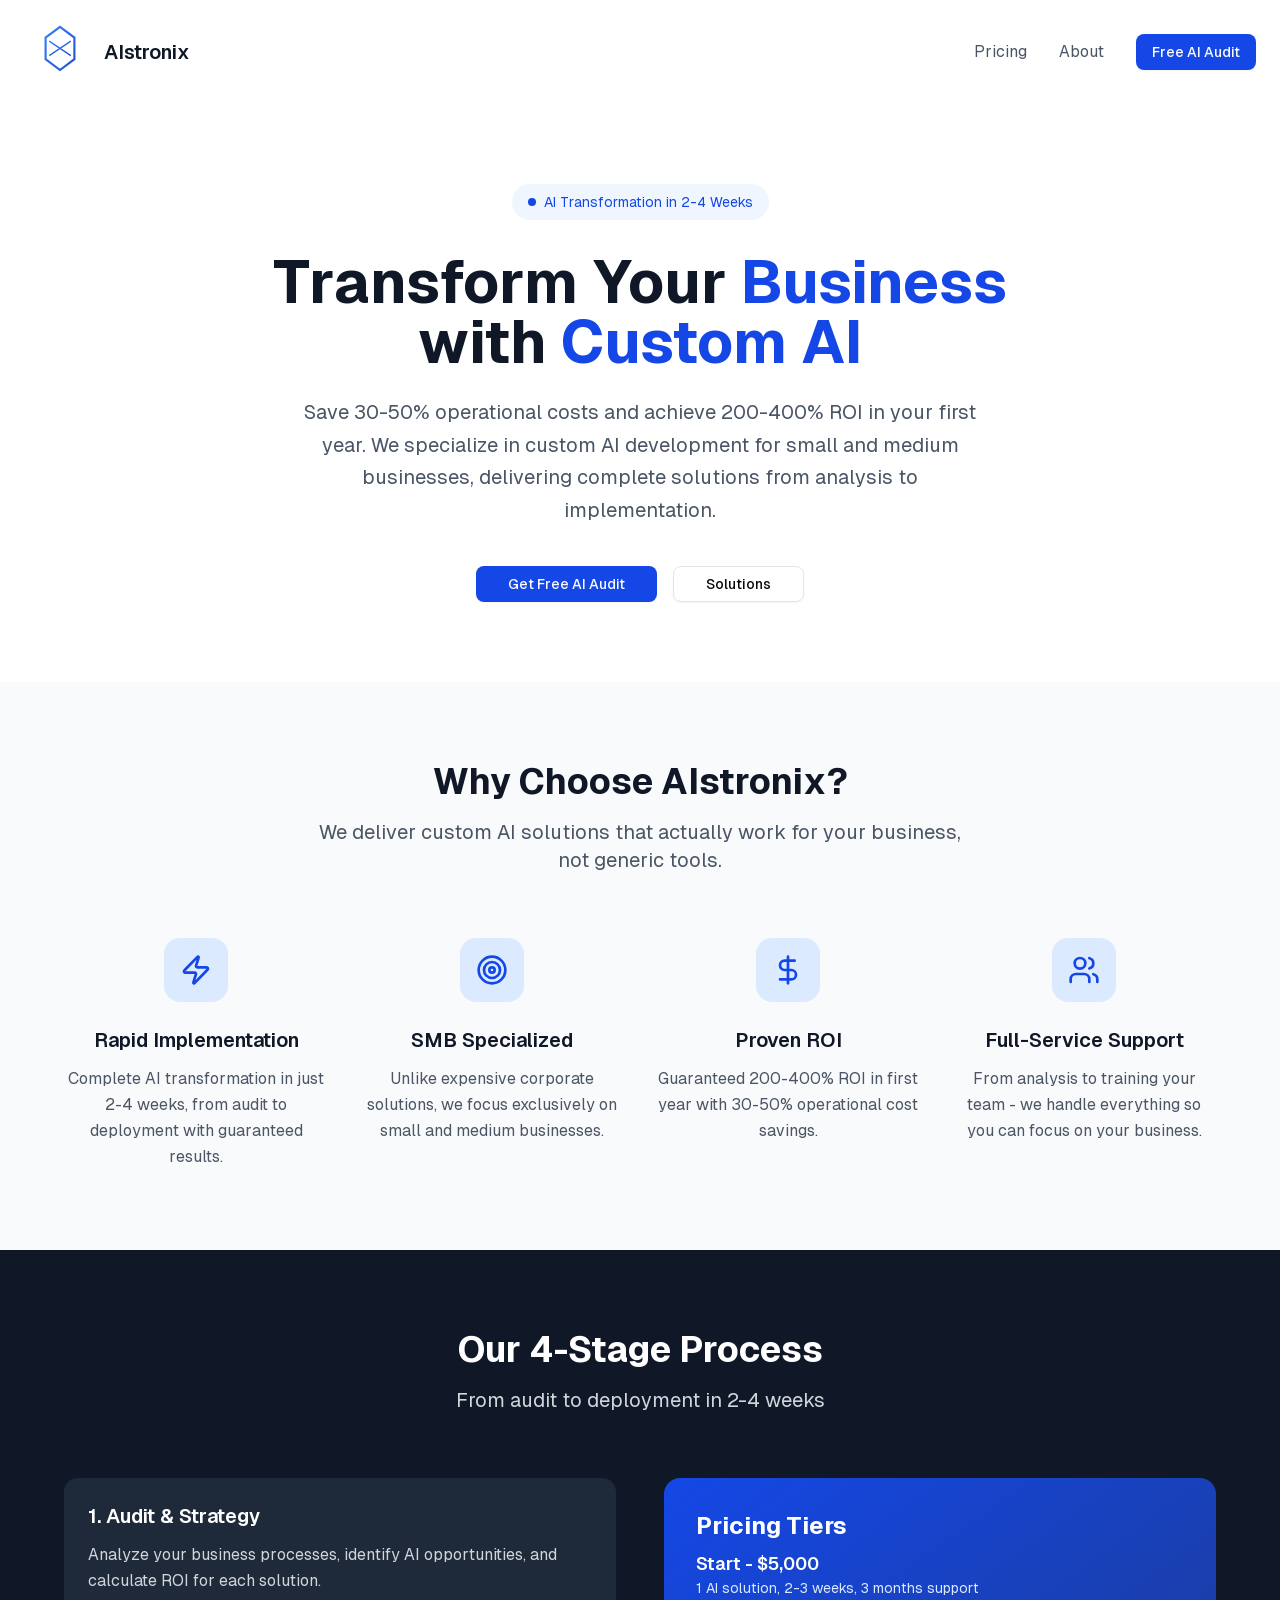
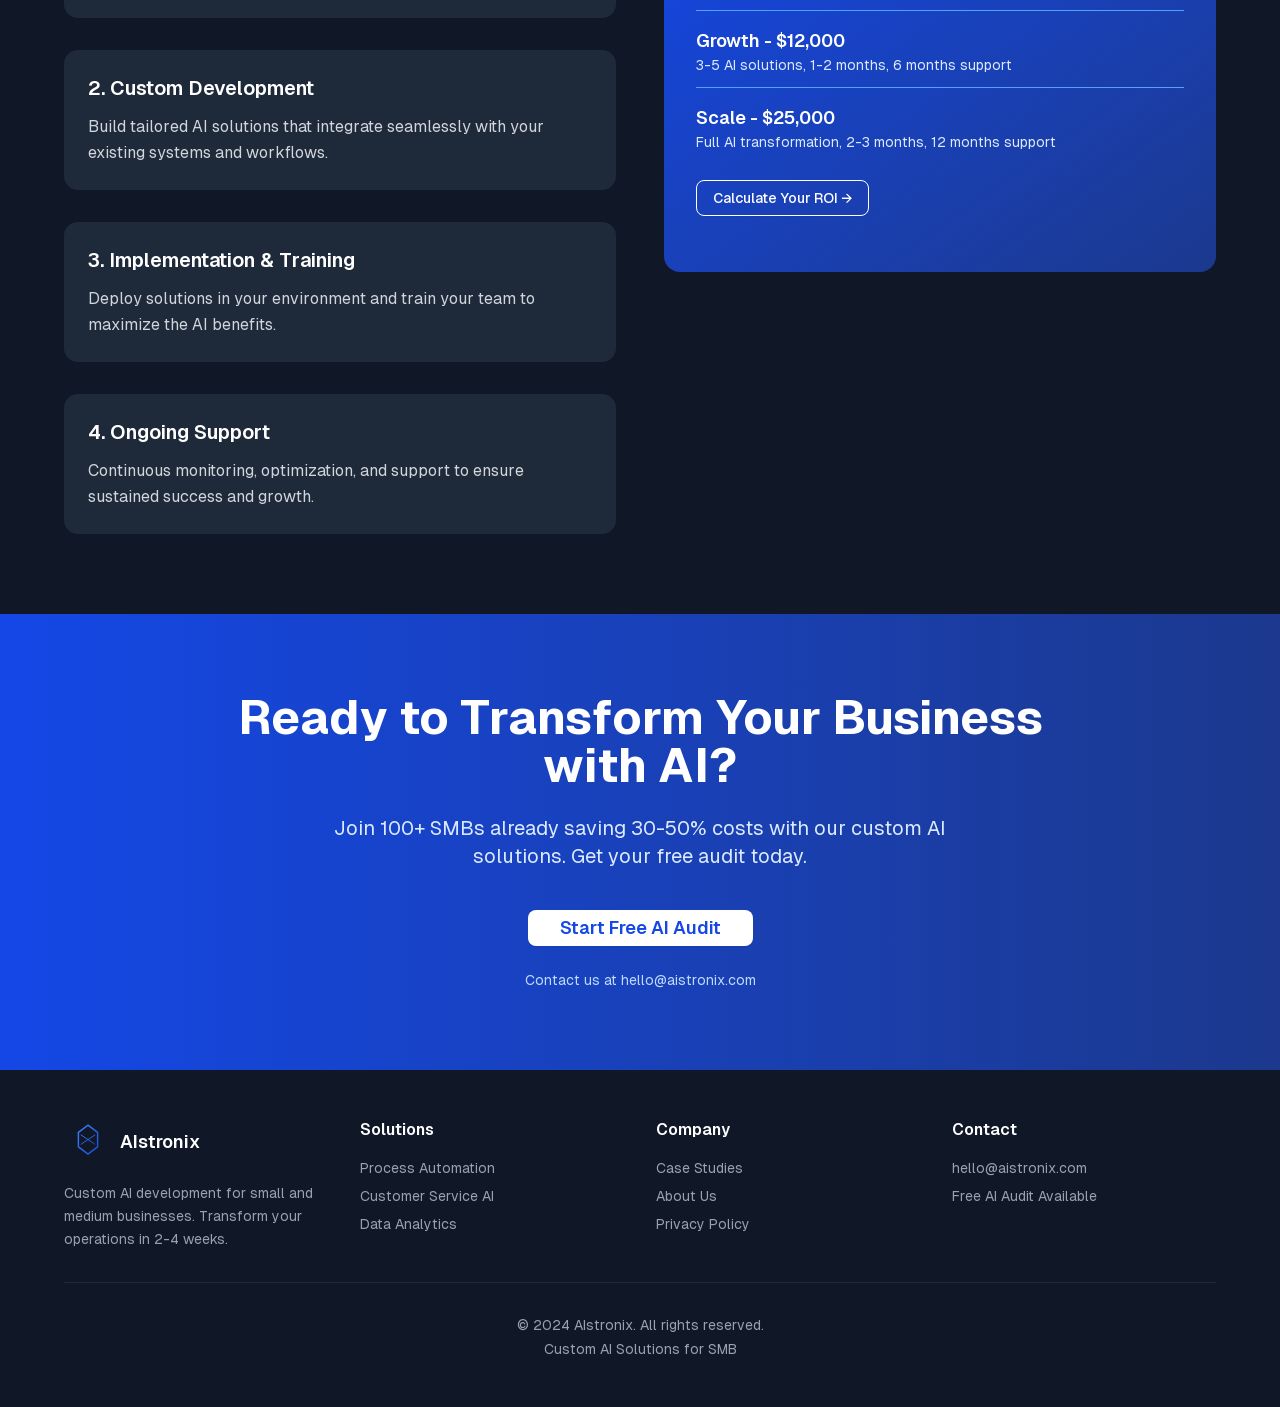
==== index.html @ 86e670a8 "Initial commit" ====
<!DOCTYPE html><html lang="en"><head><meta charSet="utf-8"/><meta name="viewport" content="width=device-width, initial-scale=1"/><link rel="stylesheet" href="/_next/static/css/627ab0abee4155ca.css" data-precedence="next"/><link rel="preload" as="script" fetchPriority="low" href="/_next/static/chunks/webpack-5a1207493ac5f4df.js"/><script src="/_next/static/chunks/4bd1b696-923d1d841f07dec7.js" async=""></script><script src="/_next/static/chunks/684-bcf0053daf87d261.js" async=""></script><script src="/_next/static/chunks/main-app-efae5935ded85457.js" async=""></script><script src="/_next/static/chunks/535-415239fc8aa7d71e.js" async=""></script><script src="/_next/static/chunks/app/page-8569c80352bbb18e.js" async=""></script><title>AIstronix - Custom AI Development for SMB</title><meta name="description" content="Transform your business with custom AI solutions. 30-50% cost savings, 200-400% ROI in first year. Full AI implementation in 2-4 weeks."/><meta name="generator" content="v0.app"/><style>
html {
  font-family: 'GeistSans', 'GeistSans Fallback';
  --font-sans: __variable_fb8f2c;
  --font-mono: __variable_f910ec;
}
        </style><script src="/_next/static/chunks/polyfills-42372ed130431b0a.js" noModule=""></script></head><body><div class="min-h-screen bg-white"><header class="w-full px-6 py-4 bg-white"><div class="max-w-7xl mx-auto flex items-center justify-between"><a class="flex items-center gap-2" href="/"><div class="w-18 h-18 text-blue-700 relative"><svg viewBox="0 0 100 100" class="w-full h-full"><defs><linearGradient id="primaryGradient" x1="0%" y1="0%" x2="100%" y2="100%"><stop offset="0%" stop-color="rgb(59, 130, 246)"></stop><stop offset="100%" stop-color="rgb(29, 78, 216)"></stop></linearGradient></defs><path d="M50 15 L70 30 L70 60 L50 75 L30 60 L30 30 Z" fill="none" stroke="url(#primaryGradient)" stroke-width="3"></path><g stroke="url(#primaryGradient)" stroke-width="2" fill="none"><line x1="35" y1="35" x2="65" y2="55"></line><line x1="65" y1="35" x2="35" y2="55"></line><line x1="50" y1="25" x2="50" y2="65"></line></g></svg></div><span class="text-xl font-semibold text-gray-900">AIstronix</span></a><nav class="hidden md:flex items-center gap-8"><button class="text-gray-600 hover:text-gray-900">Pricing</button><a class="text-gray-600 hover:text-gray-900" href="/about">About</a><button data-slot="button" class="inline-flex items-center justify-center gap-2 whitespace-nowrap rounded-md text-sm font-medium transition-all disabled:pointer-events-none disabled:opacity-50 [&amp;_svg]:pointer-events-none [&amp;_svg:not([class*=&#x27;size-&#x27;])]:size-4 shrink-0 [&amp;_svg]:shrink-0 outline-none focus-visible:border-ring focus-visible:ring-ring/50 focus-visible:ring-[3px] aria-invalid:ring-destructive/20 dark:aria-invalid:ring-destructive/40 aria-invalid:border-destructive text-primary-foreground shadow-xs h-9 px-4 py-2 has-[&gt;svg]:px-3 bg-blue-700 hover:bg-blue-800">Free AI Audit</button></nav></div></header><section class="px-6 py-20 bg-white"><div class="max-w-4xl mx-auto text-center"><div class="inline-flex items-center gap-2 bg-blue-50 text-blue-700 px-4 py-2 rounded-full text-sm mb-8"><span class="w-2 h-2 bg-blue-700 rounded-full"></span>AI Transformation in 2-4 Weeks</div><h1 class="text-5xl md:text-6xl font-bold text-gray-900 mb-6">Transform Your <span class="text-blue-700">Business</span><br/>with <span class="text-blue-700">Custom AI</span></h1><p class="text-xl text-gray-600 mb-10 max-w-2xl mx-auto leading-relaxed">Save 30-50% operational costs and achieve 200-400% ROI in your first year. We specialize in custom AI development for small and medium businesses, delivering complete solutions from analysis to implementation.</p><div class="flex flex-col sm:flex-row gap-4 justify-center"><button data-slot="button" class="inline-flex items-center justify-center gap-2 whitespace-nowrap rounded-md text-sm font-medium transition-all disabled:pointer-events-none disabled:opacity-50 [&amp;_svg]:pointer-events-none [&amp;_svg:not([class*=&#x27;size-&#x27;])]:size-4 shrink-0 [&amp;_svg]:shrink-0 outline-none focus-visible:border-ring focus-visible:ring-ring/50 focus-visible:ring-[3px] aria-invalid:ring-destructive/20 dark:aria-invalid:ring-destructive/40 aria-invalid:border-destructive text-primary-foreground shadow-xs h-9 has-[&gt;svg]:px-3 bg-blue-700 hover:bg-blue-800 px-8 py-3">Get Free AI Audit</button><a data-slot="button" class="inline-flex items-center justify-center gap-2 whitespace-nowrap rounded-md text-sm font-medium transition-all disabled:pointer-events-none disabled:opacity-50 [&amp;_svg]:pointer-events-none [&amp;_svg:not([class*=&#x27;size-&#x27;])]:size-4 shrink-0 [&amp;_svg]:shrink-0 outline-none focus-visible:border-ring focus-visible:ring-ring/50 focus-visible:ring-[3px] aria-invalid:ring-destructive/20 dark:aria-invalid:ring-destructive/40 aria-invalid:border-destructive border shadow-xs hover:bg-accent hover:text-accent-foreground dark:bg-input/30 dark:border-input dark:hover:bg-input/50 h-9 has-[&gt;svg]:px-3 px-8 py-3 bg-transparent" href="/solutions">Solutions</a></div></div></section><section id="pricing-section" class="px-6 py-20 bg-gray-50"><div class="max-w-6xl mx-auto"><div class="text-center mb-16"><h2 class="text-4xl font-bold text-gray-900 mb-4">Why Choose AIstronix?</h2><p class="text-xl text-gray-600 max-w-2xl mx-auto">We deliver custom AI solutions that actually work for your business, not generic tools.</p></div><div class="grid md:grid-cols-2 lg:grid-cols-4 gap-8"><div class="text-center"><div class="w-16 h-16 bg-blue-100 rounded-2xl flex items-center justify-center mx-auto mb-6"><svg xmlns="http://www.w3.org/2000/svg" width="24" height="24" viewBox="0 0 24 24" fill="none" stroke="currentColor" stroke-width="2" stroke-linecap="round" stroke-linejoin="round" class="lucide lucide-zap w-8 h-8 text-blue-700"><path d="M4 14a1 1 0 0 1-.78-1.63l9.9-10.2a.5.5 0 0 1 .86.46l-1.92 6.02A1 1 0 0 0 13 10h7a1 1 0 0 1 .78 1.63l-9.9 10.2a.5.5 0 0 1-.86-.46l1.92-6.02A1 1 0 0 0 11 14z"></path></svg></div><h3 class="text-xl font-semibold text-gray-900 mb-3">Rapid Implementation</h3><p class="text-gray-600 leading-relaxed">Complete AI transformation in just 2-4 weeks, from audit to deployment with guaranteed results.</p></div><div class="text-center"><div class="w-16 h-16 bg-blue-100 rounded-2xl flex items-center justify-center mx-auto mb-6"><svg xmlns="http://www.w3.org/2000/svg" width="24" height="24" viewBox="0 0 24 24" fill="none" stroke="currentColor" stroke-width="2" stroke-linecap="round" stroke-linejoin="round" class="lucide lucide-target w-8 h-8 text-blue-700"><circle cx="12" cy="12" r="10"></circle><circle cx="12" cy="12" r="6"></circle><circle cx="12" cy="12" r="2"></circle></svg></div><h3 class="text-xl font-semibold text-gray-900 mb-3">SMB Specialized</h3><p class="text-gray-600 leading-relaxed">Unlike expensive corporate solutions, we focus exclusively on small and medium businesses.</p></div><div class="text-center"><div class="w-16 h-16 bg-blue-100 rounded-2xl flex items-center justify-center mx-auto mb-6"><svg xmlns="http://www.w3.org/2000/svg" width="24" height="24" viewBox="0 0 24 24" fill="none" stroke="currentColor" stroke-width="2" stroke-linecap="round" stroke-linejoin="round" class="lucide lucide-dollar-sign w-8 h-8 text-blue-700"><line x1="12" x2="12" y1="2" y2="22"></line><path d="M17 5H9.5a3.5 3.5 0 0 0 0 7h5a3.5 3.5 0 0 1 0 7H6"></path></svg></div><h3 class="text-xl font-semibold text-gray-900 mb-3">Proven ROI</h3><p class="text-gray-600 leading-relaxed">Guaranteed 200-400% ROI in first year with 30-50% operational cost savings.</p></div><div class="text-center"><div class="w-16 h-16 bg-blue-100 rounded-2xl flex items-center justify-center mx-auto mb-6"><svg xmlns="http://www.w3.org/2000/svg" width="24" height="24" viewBox="0 0 24 24" fill="none" stroke="currentColor" stroke-width="2" stroke-linecap="round" stroke-linejoin="round" class="lucide lucide-users w-8 h-8 text-blue-700"><path d="M16 21v-2a4 4 0 0 0-4-4H6a4 4 0 0 0-4 4v2"></path><circle cx="9" cy="7" r="4"></circle><path d="M22 21v-2a4 4 0 0 0-3-3.87"></path><path d="M16 3.13a4 4 0 0 1 0 7.75"></path></svg></div><h3 class="text-xl font-semibold text-gray-900 mb-3">Full-Service Support</h3><p class="text-gray-600 leading-relaxed">From analysis to training your team - we handle everything so you can focus on your business.</p></div></div></div></section><section id="process-section" class="px-6 py-20 bg-gray-900 text-white"><div class="max-w-6xl mx-auto"><div class="text-center mb-16"><h2 class="text-4xl font-bold mb-4">Our 4-Stage Process</h2><p class="text-xl text-gray-300">From audit to deployment in 2-4 weeks</p></div><div class="grid lg:grid-cols-2 gap-12 items-start"><div class="space-y-8"><div class="bg-gray-800 p-6 rounded-xl"><h3 class="text-xl font-semibold mb-3">1. Audit &amp; Strategy</h3><p class="text-gray-300 leading-relaxed">Analyze your business processes, identify AI opportunities, and calculate ROI for each solution.</p></div><div class="bg-gray-800 p-6 rounded-xl"><h3 class="text-xl font-semibold mb-3">2. Custom Development</h3><p class="text-gray-300 leading-relaxed">Build tailored AI solutions that integrate seamlessly with your existing systems and workflows.</p></div><div class="bg-gray-800 p-6 rounded-xl"><h3 class="text-xl font-semibold mb-3">3. Implementation &amp; Training</h3><p class="text-gray-300 leading-relaxed">Deploy solutions in your environment and train your team to maximize the AI benefits.</p></div><div class="bg-gray-800 p-6 rounded-xl"><h3 class="text-xl font-semibold mb-3">4. Ongoing Support</h3><p class="text-gray-300 leading-relaxed">Continuous monitoring, optimization, and support to ensure sustained success and growth.</p></div></div><div class="bg-gradient-to-br from-blue-700 to-blue-900 p-8 rounded-2xl"><div class="mb-6"><h3 class="text-2xl font-bold mb-2">Pricing Tiers</h3><div class="space-y-4"><div class="border-b border-blue-400 pb-3"><h4 class="text-lg font-semibold">Start - $5,000</h4><p class="text-blue-100 text-sm">1 AI solution, 2-3 weeks, 3 months support</p></div><div class="border-b border-blue-400 pb-3"><h4 class="text-lg font-semibold">Growth - $12,000</h4><p class="text-blue-100 text-sm">3-5 AI solutions, 1-2 months, 6 months support</p></div><div class="pb-3"><h4 class="text-lg font-semibold">Scale - $25,000</h4><p class="text-blue-100 text-sm">Full AI transformation, 2-3 months, 12 months support</p></div></div><button data-slot="button" class="inline-flex items-center justify-center gap-2 whitespace-nowrap rounded-md text-sm font-medium transition-all disabled:pointer-events-none disabled:opacity-50 [&amp;_svg]:pointer-events-none [&amp;_svg:not([class*=&#x27;size-&#x27;])]:size-4 shrink-0 [&amp;_svg]:shrink-0 outline-none focus-visible:border-ring focus-visible:ring-ring/50 focus-visible:ring-[3px] aria-invalid:ring-destructive/20 dark:aria-invalid:ring-destructive/40 aria-invalid:border-destructive border shadow-xs dark:bg-input/30 dark:border-input dark:hover:bg-input/50 h-9 px-4 py-2 has-[&gt;svg]:px-3 text-white border-white hover:bg-white hover:text-blue-700 mt-4 bg-transparent">Calculate Your ROI →</button></div></div></div></div></section><section class="px-6 py-20 bg-gradient-to-r from-blue-700 to-blue-900 text-white"><div class="max-w-4xl mx-auto text-center"><h2 class="text-4xl md:text-5xl font-bold mb-6">Ready to Transform Your Business with AI?</h2><p class="text-xl text-blue-100 mb-10 max-w-2xl mx-auto">Join 100+ SMBs already saving 30-50% costs with our custom AI solutions. Get your free audit today.</p><button data-slot="button" class="inline-flex items-center justify-center gap-2 whitespace-nowrap rounded-md transition-all disabled:pointer-events-none disabled:opacity-50 [&amp;_svg]:pointer-events-none [&amp;_svg:not([class*=&#x27;size-&#x27;])]:size-4 shrink-0 [&amp;_svg]:shrink-0 outline-none focus-visible:border-ring focus-visible:ring-ring/50 focus-visible:ring-[3px] aria-invalid:ring-destructive/20 dark:aria-invalid:ring-destructive/40 aria-invalid:border-destructive shadow-xs h-9 has-[&gt;svg]:px-3 bg-white text-blue-700 hover:bg-gray-100 px-8 py-3 text-lg font-semibold">Start Free AI Audit</button><p class="text-blue-200 text-sm mt-6">Contact us at hello@aistronix.com</p></div></section><footer class="px-6 py-12 bg-gray-900 text-white"><div class="max-w-6xl mx-auto"><div class="grid md:grid-cols-4 gap-8 mb-8"><div><div class="flex items-center gap-2 mb-4"><div class="w-12 h-12 text-blue-600 relative"><svg viewBox="0 0 100 100" class="w-full h-full"><defs><linearGradient id="primaryGradient" x1="0%" y1="0%" x2="100%" y2="100%"><stop offset="0%" stop-color="rgb(59, 130, 246)"></stop><stop offset="100%" stop-color="rgb(29, 78, 216)"></stop></linearGradient></defs><path d="M50 15 L70 30 L70 60 L50 75 L30 60 L30 30 Z" fill="none" stroke="url(#primaryGradient)" stroke-width="3"></path><g stroke="url(#primaryGradient)" stroke-width="2" fill="none"><line x1="35" y1="35" x2="65" y2="55"></line><line x1="65" y1="35" x2="35" y2="55"></line><line x1="50" y1="25" x2="50" y2="65"></line></g></svg></div><span class="text-lg font-semibold">AIstronix</span></div><p class="text-gray-400 text-sm leading-relaxed">Custom AI development for small and medium businesses. Transform your operations in 2-4 weeks.</p></div><div><h4 class="font-semibold mb-4">Solutions</h4><ul class="space-y-2 text-sm text-gray-400"><li><a href="#" class="hover:text-white">Process Automation</a></li><li><a href="#" class="hover:text-white">Customer Service AI</a></li><li><a href="#" class="hover:text-white">Data Analytics</a></li></ul></div><div><h4 class="font-semibold mb-4">Company</h4><ul class="space-y-2 text-sm text-gray-400"><li><a href="#" class="hover:text-white">Case Studies</a></li><li><a href="#" class="hover:text-white">About Us</a></li><li><a href="#" class="hover:text-white">Privacy Policy</a></li></ul></div><div><h4 class="font-semibold mb-4">Contact</h4><p class="text-sm text-gray-400">hello@aistronix.com</p><p class="text-sm text-gray-400 mt-2">Free AI Audit Available</p></div></div><div class="border-t border-gray-800 pt-8 text-center text-sm text-gray-400"><p>© 2024 AIstronix. All rights reserved.</p><p class="mt-1">Custom AI Solutions for SMB</p></div></div></footer></div><script src="/_next/static/chunks/webpack-5a1207493ac5f4df.js" async=""></script><script>(self.__next_f=self.__next_f||[]).push([0])</script><script>self.__next_f.push([1,"1:\"$Sreact.fragment\"\n2:I[7555,[],\"\"]\n3:I[1295,[],\"\"]\n4:I[6094,[\"535\",\"static/chunks/535-415239fc8aa7d71e.js\",\"974\",\"static/chunks/app/page-8569c80352bbb18e.js\"],\"Header\"]\n5:I[1369,[\"535\",\"static/chunks/535-415239fc8aa7d71e.js\",\"974\",\"static/chunks/app/page-8569c80352bbb18e.js\"],\"HeroSection\"]\n6:I[1029,[\"535\",\"static/chunks/535-415239fc8aa7d71e.js\",\"974\",\"static/chunks/app/page-8569c80352bbb18e.js\"],\"CoreBeliefsSection\"]\n7:I[3857,[\"535\",\"static/chunks/535-415239fc8aa7d71e.js\",\"974\",\"static/chunks/app/page-8569c80352bbb18e.js\"],\"CTASection\"]\n8:I[9665,[],\"OutletBoundary\"]\nb:I[9665,[],\"ViewportBoundary\"]\nd:I[9665,[],\"MetadataBoundary\"]\nf:I[6614,[],\"\"]\n:HL[\"/_next/static/css/627ab0abee4155ca.css\",\"style\"]\n"])</script><script>self.__next_f.push([1,"0:{\"P\":null,\"b\":\"wZ3cUGPDKj7V1YCQiGIEa\",\"p\":\"\",\"c\":[\"\",\"\"],\"i\":false,\"f\":[[[\"\",{\"children\":[\"__PAGE__\",{}]},\"$undefined\",\"$undefined\",true],[\"\",[\"$\",\"$1\",\"c\",{\"children\":[[[\"$\",\"link\",\"0\",{\"rel\":\"stylesheet\",\"href\":\"/_next/static/css/627ab0abee4155ca.css\",\"precedence\":\"next\",\"crossOrigin\":\"$undefined\",\"nonce\":\"$undefined\"}]],[\"$\",\"html\",null,{\"lang\":\"en\",\"children\":[[\"$\",\"head\",null,{\"children\":[\"$\",\"style\",null,{\"children\":\"\\nhtml {\\n  font-family: 'GeistSans', 'GeistSans Fallback';\\n  --font-sans: __variable_fb8f2c;\\n  --font-mono: __variable_f910ec;\\n}\\n        \"}]}],[\"$\",\"body\",null,{\"children\":[\"$\",\"$L2\",null,{\"parallelRouterKey\":\"children\",\"error\":\"$undefined\",\"errorStyles\":\"$undefined\",\"errorScripts\":\"$undefined\",\"template\":[\"$\",\"$L3\",null,{}],\"templateStyles\":\"$undefined\",\"templateScripts\":\"$undefined\",\"notFound\":[[[\"$\",\"title\",null,{\"children\":\"404: This page could not be found.\"}],[\"$\",\"div\",null,{\"style\":{\"fontFamily\":\"system-ui,\\\"Segoe UI\\\",Roboto,Helvetica,Arial,sans-serif,\\\"Apple Color Emoji\\\",\\\"Segoe UI Emoji\\\"\",\"height\":\"100vh\",\"textAlign\":\"center\",\"display\":\"flex\",\"flexDirection\":\"column\",\"alignItems\":\"center\",\"justifyContent\":\"center\"},\"children\":[\"$\",\"div\",null,{\"children\":[[\"$\",\"style\",null,{\"dangerouslySetInnerHTML\":{\"__html\":\"body{color:#000;background:#fff;margin:0}.next-error-h1{border-right:1px solid rgba(0,0,0,.3)}@media (prefers-color-scheme:dark){body{color:#fff;background:#000}.next-error-h1{border-right:1px solid rgba(255,255,255,.3)}}\"}}],[\"$\",\"h1\",null,{\"className\":\"next-error-h1\",\"style\":{\"display\":\"inline-block\",\"margin\":\"0 20px 0 0\",\"padding\":\"0 23px 0 0\",\"fontSize\":24,\"fontWeight\":500,\"verticalAlign\":\"top\",\"lineHeight\":\"49px\"},\"children\":404}],[\"$\",\"div\",null,{\"style\":{\"display\":\"inline-block\"},\"children\":[\"$\",\"h2\",null,{\"style\":{\"fontSize\":14,\"fontWeight\":400,\"lineHeight\":\"49px\",\"margin\":0},\"children\":\"This page could not be found.\"}]}]]}]}]],[]],\"forbidden\":\"$undefined\",\"unauthorized\":\"$undefined\"}]}]]}]]}],{\"children\":[\"__PAGE__\",[\"$\",\"$1\",\"c\",{\"children\":[[\"$\",\"div\",null,{\"className\":\"min-h-screen bg-white\",\"children\":[[\"$\",\"$L4\",null,{}],[\"$\",\"$L5\",null,{}],[\"$\",\"section\",null,{\"id\":\"pricing-section\",\"className\":\"px-6 py-20 bg-gray-50\",\"children\":[\"$\",\"div\",null,{\"className\":\"max-w-6xl mx-auto\",\"children\":[[\"$\",\"div\",null,{\"className\":\"text-center mb-16\",\"children\":[[\"$\",\"h2\",null,{\"className\":\"text-4xl font-bold text-gray-900 mb-4\",\"children\":\"Why Choose AIstronix?\"}],[\"$\",\"p\",null,{\"className\":\"text-xl text-gray-600 max-w-2xl mx-auto\",\"children\":\"We deliver custom AI solutions that actually work for your business, not generic tools.\"}]]}],[\"$\",\"div\",null,{\"className\":\"grid md:grid-cols-2 lg:grid-cols-4 gap-8\",\"children\":[[\"$\",\"div\",\"0\",{\"className\":\"text-center\",\"children\":[[\"$\",\"div\",null,{\"className\":\"w-16 h-16 bg-blue-100 rounded-2xl flex items-center justify-center mx-auto mb-6\",\"children\":[\"$\",\"svg\",null,{\"ref\":\"$undefined\",\"xmlns\":\"http://www.w3.org/2000/svg\",\"width\":24,\"height\":24,\"viewBox\":\"0 0 24 24\",\"fill\":\"none\",\"stroke\":\"currentColor\",\"strokeWidth\":2,\"strokeLinecap\":\"round\",\"strokeLinejoin\":\"round\",\"className\":\"lucide lucide-zap w-8 h-8 text-blue-700\",\"children\":[[\"$\",\"path\",\"1xq2db\",{\"d\":\"M4 14a1 1 0 0 1-.78-1.63l9.9-10.2a.5.5 0 0 1 .86.46l-1.92 6.02A1 1 0 0 0 13 10h7a1 1 0 0 1 .78 1.63l-9.9 10.2a.5.5 0 0 1-.86-.46l1.92-6.02A1 1 0 0 0 11 14z\"}],\"$undefined\"]}]}],[\"$\",\"h3\",null,{\"className\":\"text-xl font-semibold text-gray-900 mb-3\",\"children\":\"Rapid Implementation\"}],[\"$\",\"p\",null,{\"className\":\"text-gray-600 leading-relaxed\",\"children\":\"Complete AI transformation in just 2-4 weeks, from audit to deployment with guaranteed results.\"}]]}],[\"$\",\"div\",\"1\",{\"className\":\"text-center\",\"children\":[[\"$\",\"div\",null,{\"className\":\"w-16 h-16 bg-blue-100 rounded-2xl flex items-center justify-center mx-auto mb-6\",\"children\":[\"$\",\"svg\",null,{\"ref\":\"$undefined\",\"xmlns\":\"http://www.w3.org/2000/svg\",\"width\":24,\"height\":24,\"viewBox\":\"0 0 24 24\",\"fill\":\"none\",\"stroke\":\"currentColor\",\"strokeWidth\":2,\"strokeLinecap\":\"round\",\"strokeLinejoin\":\"round\",\"className\":\"lucide lucide-target w-8 h-8 text-blue-700\",\"children\":[[\"$\",\"circle\",\"1mglay\",{\"cx\":\"12\",\"cy\":\"12\",\"r\":\"10\"}],[\"$\",\"circle\",\"1vlfrh\",{\"cx\":\"12\",\"cy\":\"12\",\"r\":\"6\"}],[\"$\",\"circle\",\"1c9p78\",{\"cx\":\"12\",\"cy\":\"12\",\"r\":\"2\"}],\"$undefined\"]}]}],[\"$\",\"h3\",null,{\"className\":\"text-xl font-semibold text-gray-900 mb-3\",\"children\":\"SMB Specialized\"}],[\"$\",\"p\",null,{\"className\":\"text-gray-600 leading-relaxed\",\"children\":\"Unlike expensive corporate solutions, we focus exclusively on small and medium businesses.\"}]]}],[\"$\",\"div\",\"2\",{\"className\":\"text-center\",\"children\":[[\"$\",\"div\",null,{\"className\":\"w-16 h-16 bg-blue-100 rounded-2xl flex items-center justify-center mx-auto mb-6\",\"children\":[\"$\",\"svg\",null,{\"ref\":\"$undefined\",\"xmlns\":\"http://www.w3.org/2000/svg\",\"width\":24,\"height\":24,\"viewBox\":\"0 0 24 24\",\"fill\":\"none\",\"stroke\":\"currentColor\",\"strokeWidth\":2,\"strokeLinecap\":\"round\",\"strokeLinejoin\":\"round\",\"className\":\"lucide lucide-dollar-sign w-8 h-8 text-blue-700\",\"children\":[[\"$\",\"line\",\"7eqyqh\",{\"x1\":\"12\",\"x2\":\"12\",\"y1\":\"2\",\"y2\":\"22\"}],[\"$\",\"path\",\"1b0p4s\",{\"d\":\"M17 5H9.5a3.5 3.5 0 0 0 0 7h5a3.5 3.5 0 0 1 0 7H6\"}],\"$undefined\"]}]}],[\"$\",\"h3\",null,{\"className\":\"text-xl font-semibold text-gray-900 mb-3\",\"children\":\"Proven ROI\"}],[\"$\",\"p\",null,{\"className\":\"text-gray-600 leading-relaxed\",\"children\":\"Guaranteed 200-400% ROI in first year with 30-50% operational cost savings.\"}]]}],[\"$\",\"div\",\"3\",{\"className\":\"text-center\",\"children\":[[\"$\",\"div\",null,{\"className\":\"w-16 h-16 bg-blue-100 rounded-2xl flex items-center justify-center mx-auto mb-6\",\"children\":[\"$\",\"svg\",null,{\"ref\":\"$undefined\",\"xmlns\":\"http://www.w3.org/2000/svg\",\"width\":24,\"height\":24,\"viewBox\":\"0 0 24 24\",\"fill\":\"none\",\"stroke\":\"currentColor\",\"strokeWidth\":2,\"strokeLinecap\":\"round\",\"strokeLinejoin\":\"round\",\"className\":\"lucide lucide-users w-8 h-8 text-blue-700\",\"children\":[[\"$\",\"path\",\"1yyitq\",{\"d\":\"M16 21v-2a4 4 0 0 0-4-4H6a4 4 0 0 0-4 4v2\"}],[\"$\",\"circle\",\"nufk8\",{\"cx\":\"9\",\"cy\":\"7\",\"r\":\"4\"}],[\"$\",\"path\",\"kshegd\",{\"d\":\"M22 21v-2a4 4 0 0 0-3-3.87\"}],[\"$\",\"path\",\"1da9ce\",{\"d\":\"M16 3.13a4 4 0 0 1 0 7.75\"}],\"$undefined\"]}]}],[\"$\",\"h3\",null,{\"className\":\"text-xl font-semibold text-gray-900 mb-3\",\"children\":\"Full-Service Support\"}],[\"$\",\"p\",null,{\"className\":\"text-gray-600 leading-relaxed\",\"children\":\"From analysis to training your team - we handle everything so you can focus on your business.\"}]]}]]}]]}]}],[\"$\",\"$L6\",null,{}],[\"$\",\"$L7\",null,{}],[\"$\",\"footer\",null,{\"className\":\"px-6 py-12 bg-gray-900 text-white\",\"children\":[\"$\",\"div\",null,{\"className\":\"max-w-6xl mx-auto\",\"children\":[[\"$\",\"div\",null,{\"className\":\"grid md:grid-cols-4 gap-8 mb-8\",\"children\":[[\"$\",\"div\",null,{\"children\":[[\"$\",\"div\",null,{\"className\":\"flex items-center gap-2 mb-4\",\"children\":[[\"$\",\"div\",null,{\"className\":\"w-12 h-12 text-blue-600 relative\",\"children\":[\"$\",\"svg\",null,{\"viewBox\":\"0 0 100 100\",\"className\":\"w-full h-full\",\"children\":[[\"$\",\"defs\",null,{\"children\":[\"$\",\"linearGradient\",null,{\"id\":\"primaryGradient\",\"x1\":\"0%\",\"y1\":\"0%\",\"x2\":\"100%\",\"y2\":\"100%\",\"children\":[[\"$\",\"stop\",null,{\"offset\":\"0%\",\"stopColor\":\"rgb(59, 130, 246)\"}],[\"$\",\"stop\",null,{\"offset\":\"100%\",\"stopColor\":\"rgb(29, 78, 216)\"}]]}]}],[\"$\",\"path\",null,{\"d\":\"M50 15 L70 30 L70 60 L50 75 L30 60 L30 30 Z\",\"fill\":\"none\",\"stroke\":\"url(#primaryGradient)\",\"strokeWidth\":\"3\"}],[\"$\",\"g\",null,{\"stroke\":\"url(#primaryGradient)\",\"strokeWidth\":\"2\",\"fill\":\"none\",\"children\":[[\"$\",\"line\",null,{\"x1\":\"35\",\"y1\":\"35\",\"x2\":\"65\",\"y2\":\"55\"}],[\"$\",\"line\",null,{\"x1\":\"65\",\"y1\":\"35\",\"x2\":\"35\",\"y2\":\"55\"}],[\"$\",\"line\",null,{\"x1\":\"50\",\"y1\":\"25\",\"x2\":\"50\",\"y2\":\"65\"}]]}]]}]}],[\"$\",\"span\",null,{\"className\":\"text-lg font-semibold\",\"children\":\"AIstronix\"}]]}],[\"$\",\"p\",null,{\"className\":\"text-gray-400 text-sm leading-relaxed\",\"children\":\"Custom AI development for small and medium businesses. Transform your operations in 2-4 weeks.\"}]]}],[\"$\",\"div\",null,{\"children\":[[\"$\",\"h4\",null,{\"className\":\"font-semibold mb-4\",\"children\":\"Solutions\"}],[\"$\",\"ul\",null,{\"className\":\"space-y-2 text-sm text-gray-400\",\"children\":[[\"$\",\"li\",null,{\"children\":[\"$\",\"a\",null,{\"href\":\"#\",\"className\":\"hover:text-white\",\"children\":\"Process Automation\"}]}],[\"$\",\"li\",null,{\"children\":[\"$\",\"a\",null,{\"href\":\"#\",\"className\":\"hover:text-white\",\"children\":\"Customer Service AI\"}]}],[\"$\",\"li\",null,{\"children\":[\"$\",\"a\",null,{\"href\":\"#\",\"className\":\"hover:text-white\",\"children\":\"Data Analytics\"}]}]]}]]}],[\"$\",\"div\",null,{\"children\":[[\"$\",\"h4\",null,{\"className\":\"font-semibold mb-4\",\"children\":\"Company\"}],[\"$\",\"ul\",null,{\"className\":\"space-y-2 text-sm text-gray-400\",\"children\":[[\"$\",\"li\",null,{\"children\":[\"$\",\"a\",null,{\"href\":\"#\",\"className\":\"hover:text-white\",\"children\":\"Case Studies\"}]}],[\"$\",\"li\",null,{\"children\":[\"$\",\"a\",null,{\"href\":\"#\",\"className\":\"hover:text-white\",\"children\":\"About Us\"}]}],[\"$\",\"li\",null,{\"children\":[\"$\",\"a\",null,{\"href\":\"#\",\"className\":\"hover:text-white\",\"children\":\"Privacy Policy\"}]}]]}]]}],[\"$\",\"div\",null,{\"children\":[[\"$\",\"h4\",null,{\"className\":\"font-semibold mb-4\",\"children\":\"Contact\"}],[\"$\",\"p\",null,{\"className\":\"text-sm text-gray-400\",\"children\":\"hello@aistronix.com\"}],[\"$\",\"p\",null,{\"className\":\"text-sm text-gray-400 mt-2\",\"children\":\"Free AI Audit Available\"}]]}]]}],[\"$\",\"div\",null,{\"className\":\"border-t border-gray-800 pt-8 text-center text-sm text-gray-400\",\"children\":[[\"$\",\"p\",null,{\"children\":\"© 2024 AIstronix. All rights reserved.\"}],[\"$\",\"p\",null,{\"className\":\"mt-1\",\"children\":\"Custom AI Solutions for SMB\"}]]}]]}]}]]}],\"$undefined\",null,[\"$\",\"$L8\",null,{\"children\":[\"$L9\",\"$La\",null]}]]}],{},null,false]},null,false],[\"$\",\"$1\",\"h\",{\"children\":[null,[\"$\",\"$1\",\"_LX01lTFD3jkp4JrWE4Lz\",{\"children\":[[\"$\",\"$Lb\",null,{\"children\":\"$Lc\"}],null]}],[\"$\",\"$Ld\",null,{\"children\":\"$Le\"}]]}],false]],\"m\":\"$undefined\",\"G\":[\"$f\",\"$undefined\"],\"s\":false,\"S\":true}\n"])</script><script>self.__next_f.push([1,"c:[[\"$\",\"meta\",\"0\",{\"charSet\":\"utf-8\"}],[\"$\",\"meta\",\"1\",{\"name\":\"viewport\",\"content\":\"width=device-width, initial-scale=1\"}]]\n9:null\n"])</script><script>self.__next_f.push([1,"a:null\ne:[[\"$\",\"title\",\"0\",{\"children\":\"AIstronix - Custom AI Development for SMB\"}],[\"$\",\"meta\",\"1\",{\"name\":\"description\",\"content\":\"Transform your business with custom AI solutions. 30-50% cost savings, 200-400% ROI in first year. Full AI implementation in 2-4 weeks.\"}],[\"$\",\"meta\",\"2\",{\"name\":\"generator\",\"content\":\"v0.app\"}]]\n"])</script></body></html>
---- _next/static/css/627ab0abee4155ca.css ----
@font-face{font-family:GeistSans;src:url(/_next/static/media/028c0d39d2e8f589-s.p.woff2) format("woff2");font-display:swap;font-weight:100 900}@font-face{font-family:GeistSans Fallback;src:local("Arial");ascent-override:85.83%;descent-override:20.53%;line-gap-override:9.33%;size-adjust:107.19%}.__className_fb8f2c{font-family:GeistSans,GeistSans Fallback}.__variable_fb8f2c{--font-geist-sans:"GeistSans","GeistSans Fallback"}@font-face{font-family:GeistMono;src:url(/_next/static/media/5b01f339abf2f1a5.p.woff2) format("woff2");font-display:swap;font-weight:100 900}.__className_f910ec{font-family:GeistMono,ui-monospace,SFMono-Regular,Roboto Mono,Menlo,Monaco,Liberation Mono,DejaVu Sans Mono,Courier New,monospace}.__variable_f910ec{--font-geist-mono:"GeistMono",ui-monospace,SFMono-Regular,Roboto Mono,Menlo,Monaco,Liberation Mono,DejaVu Sans Mono,Courier New,monospace}

/*! tailwindcss v4.1.12 | MIT License | https://tailwindcss.com */@layer properties{@supports (((-webkit-hyphens:none)) and (not (margin-trim:inline))) or ((-moz-orient:inline) and (not (color:rgb(from red r g b)))){*,::backdrop,:after,:before{--tw-translate-x:0;--tw-translate-y:0;--tw-translate-z:0;--tw-rotate-x:initial;--tw-rotate-y:initial;--tw-rotate-z:initial;--tw-skew-x:initial;--tw-skew-y:initial;--tw-space-y-reverse:0;--tw-space-x-reverse:0;--tw-border-style:solid;--tw-gradient-position:initial;--tw-gradient-from:#0000;--tw-gradient-via:#0000;--tw-gradient-to:#0000;--tw-gradient-stops:initial;--tw-gradient-via-stops:initial;--tw-gradient-from-position:0%;--tw-gradient-via-position:50%;--tw-gradient-to-position:100%;--tw-leading:initial;--tw-font-weight:initial;--tw-tracking:initial;--tw-ordinal:initial;--tw-slashed-zero:initial;--tw-numeric-figure:initial;--tw-numeric-spacing:initial;--tw-numeric-fraction:initial;--tw-shadow:0 0 #0000;--tw-shadow-color:initial;--tw-shadow-alpha:100%;--tw-inset-shadow:0 0 #0000;--tw-inset-shadow-color:initial;--tw-inset-shadow-alpha:100%;--tw-ring-color:initial;--tw-ring-shadow:0 0 #0000;--tw-inset-ring-color:initial;--tw-inset-ring-shadow:0 0 #0000;--tw-ring-inset:initial;--tw-ring-offset-width:0px;--tw-ring-offset-color:#fff;--tw-ring-offset-shadow:0 0 #0000;--tw-outline-style:solid;--tw-duration:initial;--tw-ease:initial;--tw-content:"";--tw-animation-delay:0s;--tw-animation-direction:normal;--tw-animation-duration:initial;--tw-animation-fill-mode:forwards;--tw-animation-iteration-count:1;--tw-enter-opacity:1;--tw-enter-rotate:0;--tw-enter-scale:1;--tw-enter-translate-x:0;--tw-enter-translate-y:0;--tw-exit-opacity:1;--tw-exit-rotate:0;--tw-exit-scale:1;--tw-exit-translate-x:0;--tw-exit-translate-y:0}}}@layer theme{:host,:root{--font-sans:ui-sans-serif,system-ui,sans-serif,"Apple Color Emoji","Segoe UI Emoji","Segoe UI Symbol","Noto Color Emoji";--font-mono:ui-monospace,SFMono-Regular,Menlo,Monaco,Consolas,"Liberation Mono","Courier New",monospace;--color-red-50:oklch(97.1% .013 17.38);--color-red-300:oklch(80.8% .114 19.571);--color-red-400:oklch(70.4% .191 22.216);--color-red-600:oklch(57.7% .245 27.325);--color-blue-50:oklch(97% .014 254.604);--color-blue-100:oklch(93.2% .032 255.585);--color-blue-200:oklch(88.2% .059 254.128);--color-blue-400:oklch(70.7% .165 254.624);--color-blue-600:oklch(54.6% .245 262.881);--color-blue-700:oklch(48.8% .243 264.376);--color-blue-800:oklch(42.4% .199 265.638);--color-blue-900:oklch(37.9% .146 265.522);--color-gray-50:oklch(98.5% .002 247.839);--color-gray-100:oklch(96.7% .003 264.542);--color-gray-200:oklch(92.8% .006 264.531);--color-gray-300:oklch(87.2% .01 258.338);--color-gray-400:oklch(70.7% .022 261.325);--color-gray-500:oklch(55.1% .027 264.364);--color-gray-600:oklch(44.6% .03 256.802);--color-gray-700:oklch(37.3% .034 259.733);--color-gray-800:oklch(27.8% .033 256.848);--color-gray-900:oklch(21% .034 264.665);--color-black:#000;--color-white:#fff;--spacing:.25rem;--container-sm:24rem;--container-md:28rem;--container-lg:32rem;--container-2xl:42rem;--container-4xl:56rem;--container-6xl:72rem;--container-7xl:80rem;--text-xs:.75rem;--text-xs--line-height:calc(1/.75);--text-sm:.875rem;--text-sm--line-height:calc(1.25/.875);--text-base:1rem;--text-base--line-height:calc(1.5/1);--text-lg:1.125rem;--text-lg--line-height:calc(1.75/1.125);--text-xl:1.25rem;--text-xl--line-height:calc(1.75/1.25);--text-2xl:1.5rem;--text-2xl--line-height:calc(2/1.5);--text-3xl:1.875rem;--text-3xl--line-height:calc(2.25/1.875);--text-4xl:2.25rem;--text-4xl--line-height:calc(2.5/2.25);--text-5xl:3rem;--text-5xl--line-height:1;--text-6xl:3.75rem;--text-6xl--line-height:1;--font-weight-normal:400;--font-weight-medium:500;--font-weight-semibold:600;--font-weight-bold:700;--tracking-tight:-.025em;--tracking-widest:.1em;--leading-relaxed:1.625;--radius-xs:.125rem;--radius-2xl:1rem;--ease-in-out:cubic-bezier(.4,0,.2,1);--animate-pulse:pulse 2s cubic-bezier(.4,0,.6,1)infinite;--aspect-video:16/9;--default-transition-duration:.15s;--default-transition-timing-function:cubic-bezier(.4,0,.2,1);--default-font-family:var(--font-sans);--default-mono-font-family:var(--font-mono);--color-border:var(--border)}}@layer base{*,::backdrop,:after,:before{box-sizing:border-box;border:0 solid;margin:0;padding:0}::file-selector-button{box-sizing:border-box;border:0 solid;margin:0;padding:0}:host,html{-webkit-text-size-adjust:100%;tab-size:4;line-height:1.5;font-family:var(--default-font-family,ui-sans-serif,system-ui,sans-serif,"Apple Color Emoji","Segoe UI Emoji","Segoe UI Symbol","Noto Color Emoji");font-feature-settings:var(--default-font-feature-settings,normal);font-variation-settings:var(--default-font-variation-settings,normal);-webkit-tap-highlight-color:transparent}hr{height:0;color:inherit;border-top-width:1px}abbr:where([title]){-webkit-text-decoration:underline dotted;text-decoration:underline dotted}h1,h2,h3,h4,h5,h6{font-size:inherit;font-weight:inherit}a{color:inherit;-webkit-text-decoration:inherit;text-decoration:inherit}b,strong{font-weight:bolder}code,kbd,pre,samp{font-family:var(--default-mono-font-family,ui-monospace,SFMono-Regular,Menlo,Monaco,Consolas,"Liberation Mono","Courier New",monospace);font-feature-settings:var(--default-mono-font-feature-settings,normal);font-variation-settings:var(--default-mono-font-variation-settings,normal);font-size:1em}small{font-size:80%}sub,sup{vertical-align:baseline;font-size:75%;line-height:0;position:relative}sub{bottom:-.25em}sup{top:-.5em}table{text-indent:0;border-color:inherit;border-collapse:collapse}:-moz-focusring{outline:auto}progress{vertical-align:baseline}summary{display:list-item}menu,ol,ul{list-style:none}audio,canvas,embed,iframe,img,object,svg,video{vertical-align:middle;display:block}img,video{max-width:100%;height:auto}button,input,optgroup,select,textarea{font:inherit;font-feature-settings:inherit;font-variation-settings:inherit;letter-spacing:inherit;color:inherit;opacity:1;background-color:#0000;border-radius:0}::file-selector-button{font:inherit;font-feature-settings:inherit;font-variation-settings:inherit;letter-spacing:inherit;color:inherit;opacity:1;background-color:#0000;border-radius:0}:where(select:is([multiple],[size])) optgroup{font-weight:bolder}:where(select:is([multiple],[size])) optgroup option{padding-inline-start:20px}::file-selector-button{margin-inline-end:4px}::placeholder{opacity:1}@supports (not ((-webkit-appearance:-apple-pay-button))) or (contain-intrinsic-size:1px){::placeholder{color:currentColor}@supports (color:color-mix(in lab,red,red)){::placeholder{color:color-mix(in oklab,currentcolor 50%,transparent)}}}textarea{resize:vertical}::-webkit-search-decoration{-webkit-appearance:none}::-webkit-date-and-time-value{min-height:1lh;text-align:inherit}::-webkit-datetime-edit{display:inline-flex}::-webkit-datetime-edit-fields-wrapper{padding:0}::-webkit-datetime-edit,::-webkit-datetime-edit-year-field{padding-block:0}::-webkit-datetime-edit-day-field,::-webkit-datetime-edit-month-field{padding-block:0}::-webkit-datetime-edit-hour-field,::-webkit-datetime-edit-minute-field{padding-block:0}::-webkit-datetime-edit-millisecond-field,::-webkit-datetime-edit-second-field{padding-block:0}::-webkit-datetime-edit-meridiem-field{padding-block:0}::-webkit-calendar-picker-indicator{line-height:1}:-moz-ui-invalid{box-shadow:none}button,input:where([type=button],[type=reset],[type=submit]){appearance:button}::file-selector-button{appearance:button}::-webkit-inner-spin-button,::-webkit-outer-spin-button{height:auto}[hidden]:where(:not([hidden=until-found])){display:none!important}*{border-color:var(--border);outline-color:var(--ring)}@supports (color:color-mix(in lab,red,red)){*{outline-color:color-mix(in oklab,var(--ring)50%,transparent)}}body{background-color:var(--background);color:var(--foreground)}}@layer components;@layer utilities{.\@container\/card-header{container:card-header/inline-size}.pointer-events-auto{pointer-events:auto}.pointer-events-none{pointer-events:none}.invisible{visibility:hidden}.sr-only{clip:rect(0,0,0,0);white-space:nowrap;border-width:0;width:1px;height:1px;margin:-1px;padding:0;overflow:hidden}.absolute,.sr-only{position:absolute}.fixed{position:fixed}.relative{position:relative}.inset-0{inset:calc(var(--spacing)*0)}.inset-x-0{inset-inline:calc(var(--spacing)*0)}.inset-y-0{inset-block:calc(var(--spacing)*0)}.-top-12{top:calc(var(--spacing)*-12)}.top-0{top:calc(var(--spacing)*0)}.top-1\.5{top:calc(var(--spacing)*1.5)}.top-1\/2{top:50%}.top-2{top:calc(var(--spacing)*2)}.top-3\.5{top:calc(var(--spacing)*3.5)}.top-4{top:calc(var(--spacing)*4)}.top-\[1px\]{top:1px}.top-\[50\%\]{top:50%}.top-\[60\%\]{top:60%}.top-full{top:100%}.-right-12{right:calc(var(--spacing)*-12)}.right-0{right:calc(var(--spacing)*0)}.right-1{right:calc(var(--spacing)*1)}.right-2{right:calc(var(--spacing)*2)}.right-3{right:calc(var(--spacing)*3)}.right-4{right:calc(var(--spacing)*4)}.-bottom-12{bottom:calc(var(--spacing)*-12)}.bottom-0{bottom:calc(var(--spacing)*0)}.-left-12{left:calc(var(--spacing)*-12)}.left-0{left:calc(var(--spacing)*0)}.left-1\/2{left:50%}.left-2{left:calc(var(--spacing)*2)}.left-\[50\%\]{left:50%}.isolate{isolation:isolate}.z-10{z-index:10}.z-20{z-index:20}.z-50{z-index:50}.z-\[1\]{z-index:1}.z-\[100\]{z-index:100}.col-start-2{grid-column-start:2}.row-span-2{grid-row:span 2/span 2}.row-start-1{grid-row-start:1}.-mx-1{margin-inline:calc(var(--spacing)*-1)}.mx-2{margin-inline:calc(var(--spacing)*2)}.mx-3\.5{margin-inline:calc(var(--spacing)*3.5)}.mx-auto{margin-inline:auto}.my-0\.5{margin-block:calc(var(--spacing)*.5)}.my-1{margin-block:calc(var(--spacing)*1)}.-mt-4{margin-top:calc(var(--spacing)*-4)}.mt-1{margin-top:calc(var(--spacing)*1)}.mt-1\.5{margin-top:calc(var(--spacing)*1.5)}.mt-2{margin-top:calc(var(--spacing)*2)}.mt-4{margin-top:calc(var(--spacing)*4)}.mt-6{margin-top:calc(var(--spacing)*6)}.mt-auto{margin-top:auto}.mb-1{margin-bottom:calc(var(--spacing)*1)}.mb-2{margin-bottom:calc(var(--spacing)*2)}.mb-3{margin-bottom:calc(var(--spacing)*3)}.mb-4{margin-bottom:calc(var(--spacing)*4)}.mb-6{margin-bottom:calc(var(--spacing)*6)}.mb-8{margin-bottom:calc(var(--spacing)*8)}.mb-10{margin-bottom:calc(var(--spacing)*10)}.mb-12{margin-bottom:calc(var(--spacing)*12)}.mb-16{margin-bottom:calc(var(--spacing)*16)}.-ml-4{margin-left:calc(var(--spacing)*-4)}.ml-1{margin-left:calc(var(--spacing)*1)}.ml-auto{margin-left:auto}.line-clamp-1{-webkit-line-clamp:1;-webkit-box-orient:vertical;display:-webkit-box;overflow:hidden}.block{display:block}.flex{display:flex}.grid{display:grid}.hidden{display:none}.inline-flex{display:inline-flex}.table{display:table}.table-caption{display:table-caption}.table-cell{display:table-cell}.table-row{display:table-row}.field-sizing-content{field-sizing:content}.aspect-square{aspect-ratio:1}.aspect-video{aspect-ratio:var(--aspect-video)}.size-\(--cell-size\){width:var(--cell-size);height:var(--cell-size)}.size-2{width:calc(var(--spacing)*2);height:calc(var(--spacing)*2)}.size-2\.5{width:calc(var(--spacing)*2.5);height:calc(var(--spacing)*2.5)}.size-3{width:calc(var(--spacing)*3);height:calc(var(--spacing)*3)}.size-3\.5{width:calc(var(--spacing)*3.5);height:calc(var(--spacing)*3.5)}.size-4{width:calc(var(--spacing)*4);height:calc(var(--spacing)*4)}.size-7{width:calc(var(--spacing)*7);height:calc(var(--spacing)*7)}.size-8{width:calc(var(--spacing)*8);height:calc(var(--spacing)*8)}.size-9{width:calc(var(--spacing)*9);height:calc(var(--spacing)*9)}.size-auto{width:auto;height:auto}.size-full{width:100%;height:100%}.h-\(--cell-size\){height:var(--cell-size)}.h-1\.5{height:calc(var(--spacing)*1.5)}.h-2{height:calc(var(--spacing)*2)}.h-2\.5{height:calc(var(--spacing)*2.5)}.h-4{height:calc(var(--spacing)*4)}.h-5{height:calc(var(--spacing)*5)}.h-6{height:calc(var(--spacing)*6)}.h-7{height:calc(var(--spacing)*7)}.h-8{height:calc(var(--spacing)*8)}.h-9{height:calc(var(--spacing)*9)}.h-10{height:calc(var(--spacing)*10)}.h-12{height:calc(var(--spacing)*12)}.h-16{height:calc(var(--spacing)*16)}.h-18{height:calc(var(--spacing)*18)}.h-\[1\.15rem\]{height:1.15rem}.h-\[calc\(100\%-1px\)\]{height:calc(100% - 1px)}.h-\[var\(--radix-navigation-menu-viewport-height\)\]{height:var(--radix-navigation-menu-viewport-height)}.h-\[var\(--radix-select-trigger-height\)\]{height:var(--radix-select-trigger-height)}.h-auto{height:auto}.h-full{height:100%}.h-px{height:1px}.h-svh{height:100svh}.max-h-\(--radix-context-menu-content-available-height\){max-height:var(--radix-context-menu-content-available-height)}.max-h-\(--radix-dropdown-menu-content-available-height\){max-height:var(--radix-dropdown-menu-content-available-height)}.max-h-\(--radix-select-content-available-height\){max-height:var(--radix-select-content-available-height)}.max-h-\[300px\]{max-height:300px}.max-h-screen{max-height:100vh}.min-h-0{min-height:calc(var(--spacing)*0)}.min-h-4{min-height:calc(var(--spacing)*4)}.min-h-16{min-height:calc(var(--spacing)*16)}.min-h-screen{min-height:100vh}.min-h-svh{min-height:100svh}.w-\(--cell-size\){width:var(--cell-size)}.w-\(--sidebar-width\){width:var(--sidebar-width)}.w-0{width:calc(var(--spacing)*0)}.w-1{width:calc(var(--spacing)*1)}.w-1\.5{width:calc(var(--spacing)*1.5)}.w-2{width:calc(var(--spacing)*2)}.w-2\.5{width:calc(var(--spacing)*2.5)}.w-3{width:calc(var(--spacing)*3)}.w-3\/4{width:75%}.w-4{width:calc(var(--spacing)*4)}.w-5{width:calc(var(--spacing)*5)}.w-6{width:calc(var(--spacing)*6)}.w-8{width:calc(var(--spacing)*8)}.w-9{width:calc(var(--spacing)*9)}.w-10{width:calc(var(--spacing)*10)}.w-12{width:calc(var(--spacing)*12)}.w-16{width:calc(var(--spacing)*16)}.w-18{width:calc(var(--spacing)*18)}.w-64{width:calc(var(--spacing)*64)}.w-72{width:calc(var(--spacing)*72)}.w-\[100px\]{width:100px}.w-auto{width:auto}.w-fit{width:fit-content}.w-full{width:100%}.w-max{width:max-content}.w-px{width:1px}.max-w-\(--skeleton-width\){max-width:var(--skeleton-width)}.max-w-2xl{max-width:var(--container-2xl)}.max-w-4xl{max-width:var(--container-4xl)}.max-w-6xl{max-width:var(--container-6xl)}.max-w-7xl{max-width:var(--container-7xl)}.max-w-\[calc\(100\%-2rem\)\]{max-width:calc(100% - 2rem)}.max-w-max{max-width:max-content}.max-w-md{max-width:var(--container-md)}.min-w-\(--cell-size\){min-width:var(--cell-size)}.min-w-0{min-width:calc(var(--spacing)*0)}.min-w-5{min-width:calc(var(--spacing)*5)}.min-w-8{min-width:calc(var(--spacing)*8)}.min-w-9{min-width:calc(var(--spacing)*9)}.min-w-10{min-width:calc(var(--spacing)*10)}.min-w-\[8rem\]{min-width:8rem}.min-w-\[12rem\]{min-width:12rem}.min-w-\[var\(--radix-select-trigger-width\)\]{min-width:var(--radix-select-trigger-width)}.flex-1{flex:1}.flex-shrink-0,.shrink-0{flex-shrink:0}.grow{flex-grow:1}.grow-0{flex-grow:0}.basis-full{flex-basis:100%}.caption-bottom{caption-side:bottom}.border-collapse{border-collapse:collapse}.origin-\(--radix-context-menu-content-transform-origin\){transform-origin:var(--radix-context-menu-content-transform-origin)}.origin-\(--radix-dropdown-menu-content-transform-origin\){transform-origin:var(--radix-dropdown-menu-content-transform-origin)}.origin-\(--radix-hover-card-content-transform-origin\){transform-origin:var(--radix-hover-card-content-transform-origin)}.origin-\(--radix-menubar-content-transform-origin\){transform-origin:var(--radix-menubar-content-transform-origin)}.origin-\(--radix-popover-content-transform-origin\){transform-origin:var(--radix-popover-content-transform-origin)}.origin-\(--radix-select-content-transform-origin\){transform-origin:var(--radix-select-content-transform-origin)}.origin-\(--radix-tooltip-content-transform-origin\){transform-origin:var(--radix-tooltip-content-transform-origin)}.-translate-x-1\/2{--tw-translate-x:calc(calc(1/2*100%)*-1)}.-translate-x-1\/2,.-translate-x-px{translate:var(--tw-translate-x)var(--tw-translate-y)}.-translate-x-px{--tw-translate-x:-1px}.translate-x-\[-50\%\]{--tw-translate-x:-50%}.translate-x-\[-50\%\],.translate-x-px{translate:var(--tw-translate-x)var(--tw-translate-y)}.translate-x-px{--tw-translate-x:1px}.-translate-y-1\/2{--tw-translate-y:calc(calc(1/2*100%)*-1)}.-translate-y-1\/2,.translate-y-0\.5{translate:var(--tw-translate-x)var(--tw-translate-y)}.translate-y-0\.5{--tw-translate-y:calc(var(--spacing)*.5)}.translate-y-\[-50\%\]{--tw-translate-y:-50%;translate:var(--tw-translate-x)var(--tw-translate-y)}.translate-y-\[calc\(-50\%_-_2px\)\]{--tw-translate-y:calc(-50% - 2px);translate:var(--tw-translate-x)var(--tw-translate-y)}.rotate-45{rotate:45deg}.rotate-90{rotate:90deg}.transform{transform:var(--tw-rotate-x,)var(--tw-rotate-y,)var(--tw-rotate-z,)var(--tw-skew-x,)var(--tw-skew-y,)}.animate-caret-blink{animation:caret-blink 1.25s ease-out infinite}.animate-in{animation:enter var(--tw-animation-duration,var(--tw-duration,.15s))var(--tw-ease,ease)var(--tw-animation-delay,0s)var(--tw-animation-iteration-count,1)var(--tw-animation-direction,normal)var(--tw-animation-fill-mode,forwards)}.animate-pulse{animation:var(--animate-pulse)}.cursor-default{cursor:default}.touch-none{touch-action:none}.scroll-my-1{scroll-margin-block:calc(var(--spacing)*1)}.scroll-py-1{scroll-padding-block:calc(var(--spacing)*1)}.list-none{list-style-type:none}.auto-rows-min{grid-auto-rows:min-content}.grid-cols-\[0_1fr\]{grid-template-columns:0 1fr}.grid-rows-\[auto_auto\]{grid-template-rows:auto auto}.flex-col{flex-direction:column}.flex-col-reverse{flex-direction:column-reverse}.flex-row{flex-direction:row}.flex-wrap{flex-wrap:wrap}.items-center{align-items:center}.items-end{align-items:flex-end}.items-start{align-items:flex-start}.items-stretch{align-items:stretch}.justify-between{justify-content:space-between}.justify-center{justify-content:center}.justify-items-start{justify-items:start}.gap-0\.5{gap:calc(var(--spacing)*.5)}.gap-1{gap:calc(var(--spacing)*1)}.gap-1\.5{gap:calc(var(--spacing)*1.5)}.gap-2{gap:calc(var(--spacing)*2)}.gap-3{gap:calc(var(--spacing)*3)}.gap-4{gap:calc(var(--spacing)*4)}.gap-6{gap:calc(var(--spacing)*6)}.gap-8{gap:calc(var(--spacing)*8)}.gap-12{gap:calc(var(--spacing)*12)}:where(.space-y-2>:not(:last-child)){--tw-space-y-reverse:0;margin-block-start:calc(calc(var(--spacing)*2)*var(--tw-space-y-reverse));margin-block-end:calc(calc(var(--spacing)*2)*calc(1 - var(--tw-space-y-reverse)))}:where(.space-y-4>:not(:last-child)){--tw-space-y-reverse:0;margin-block-start:calc(calc(var(--spacing)*4)*var(--tw-space-y-reverse));margin-block-end:calc(calc(var(--spacing)*4)*calc(1 - var(--tw-space-y-reverse)))}:where(.space-y-6>:not(:last-child)){--tw-space-y-reverse:0;margin-block-start:calc(calc(var(--spacing)*6)*var(--tw-space-y-reverse));margin-block-end:calc(calc(var(--spacing)*6)*calc(1 - var(--tw-space-y-reverse)))}:where(.space-y-8>:not(:last-child)){--tw-space-y-reverse:0;margin-block-start:calc(calc(var(--spacing)*8)*var(--tw-space-y-reverse));margin-block-end:calc(calc(var(--spacing)*8)*calc(1 - var(--tw-space-y-reverse)))}:where(.space-x-4>:not(:last-child)){--tw-space-x-reverse:0;margin-inline-start:calc(calc(var(--spacing)*4)*var(--tw-space-x-reverse));margin-inline-end:calc(calc(var(--spacing)*4)*calc(1 - var(--tw-space-x-reverse)))}.gap-y-0\.5{row-gap:calc(var(--spacing)*.5)}.self-start{align-self:flex-start}.justify-self-end{justify-self:flex-end}.overflow-auto{overflow:auto}.overflow-hidden{overflow:hidden}.overflow-x-auto{overflow-x:auto}.overflow-x-hidden{overflow-x:hidden}.overflow-y-auto{overflow-y:auto}.rounded-2xl{border-radius:var(--radius-2xl)}.rounded-\[2px\]{border-radius:2px}.rounded-\[4px\]{border-radius:4px}.rounded-\[inherit\]{border-radius:inherit}.rounded-full{border-radius:3.40282e+38px}.rounded-lg{border-radius:var(--radius)}.rounded-md{border-radius:calc(var(--radius) - 2px)}.rounded-none{border-radius:0}.rounded-sm{border-radius:calc(var(--radius) - 4px)}.rounded-xl{border-radius:calc(var(--radius) + 4px)}.rounded-xs{border-radius:var(--radius-xs)}.rounded-l-md{border-top-left-radius:calc(var(--radius) - 2px);border-bottom-left-radius:calc(var(--radius) - 2px)}.rounded-tl-sm{border-top-left-radius:calc(var(--radius) - 4px)}.rounded-r-md{border-top-right-radius:calc(var(--radius) - 2px);border-bottom-right-radius:calc(var(--radius) - 2px)}.border{border-style:var(--tw-border-style);border-width:1px}.border-\[1\.5px\]{border-style:var(--tw-border-style);border-width:1.5px}.border-y{border-block-style:var(--tw-border-style);border-block-width:1px}.border-t{border-top-style:var(--tw-border-style);border-top-width:1px}.border-r{border-right-style:var(--tw-border-style);border-right-width:1px}.border-b{border-bottom-style:var(--tw-border-style);border-bottom-width:1px}.border-l{border-left-style:var(--tw-border-style);border-left-width:1px}.border-l-4{border-left-style:var(--tw-border-style);border-left-width:4px}.border-dashed{--tw-border-style:dashed;border-style:dashed}.border-\(--color-border\){border-color:var(--color-border)}.border-blue-400{border-color:var(--color-blue-400)}.border-blue-700{border-color:var(--color-blue-700)}.border-border\/50{border-color:var(--border)}@supports (color:color-mix(in lab,red,red)){.border-border\/50{border-color:color-mix(in oklab,var(--border)50%,transparent)}}.border-destructive{border-color:var(--destructive)}.border-gray-200{border-color:var(--color-gray-200)}.border-gray-800{border-color:var(--color-gray-800)}.border-input{border-color:var(--input)}.border-primary{border-color:var(--primary)}.border-sidebar-border{border-color:var(--sidebar-border)}.border-transparent{border-color:#0000}.border-white{border-color:var(--color-white)}.border-t-transparent{border-top-color:#0000}.border-l-transparent{border-left-color:#0000}.bg-\(--color-bg\){background-color:var(--color-bg)}.bg-accent{background-color:var(--accent)}.bg-background{background-color:var(--background)}.bg-black{background-color:var(--color-black)}.bg-black\/50{background-color:#00000080}@supports (color:color-mix(in lab,red,red)){.bg-black\/50{background-color:color-mix(in oklab,var(--color-black)50%,transparent)}}.bg-blue-50{background-color:var(--color-blue-50)}.bg-blue-100{background-color:var(--color-blue-100)}.bg-blue-700{background-color:var(--color-blue-700)}.bg-border{background-color:var(--border)}.bg-card{background-color:var(--card)}.bg-destructive{background-color:var(--destructive)}.bg-foreground{background-color:var(--foreground)}.bg-gray-50{background-color:var(--color-gray-50)}.bg-gray-800{background-color:var(--color-gray-800)}.bg-gray-900{background-color:var(--color-gray-900)}.bg-muted,.bg-muted\/50{background-color:var(--muted)}@supports (color:color-mix(in lab,red,red)){.bg-muted\/50{background-color:color-mix(in oklab,var(--muted)50%,transparent)}}.bg-popover{background-color:var(--popover)}.bg-primary,.bg-primary\/20{background-color:var(--primary)}@supports (color:color-mix(in lab,red,red)){.bg-primary\/20{background-color:color-mix(in oklab,var(--primary)20%,transparent)}}.bg-secondary{background-color:var(--secondary)}.bg-sidebar{background-color:var(--sidebar)}.bg-sidebar-border{background-color:var(--sidebar-border)}.bg-transparent{background-color:#0000}.bg-white{background-color:var(--color-white)}.bg-gradient-to-br{--tw-gradient-position:to bottom right in oklab}.bg-gradient-to-br,.bg-gradient-to-r{background-image:linear-gradient(var(--tw-gradient-stops))}.bg-gradient-to-r{--tw-gradient-position:to right in oklab}.from-blue-700{--tw-gradient-from:var(--color-blue-700);--tw-gradient-stops:var(--tw-gradient-via-stops,var(--tw-gradient-position),var(--tw-gradient-from)var(--tw-gradient-from-position),var(--tw-gradient-to)var(--tw-gradient-to-position))}.to-blue-800{--tw-gradient-to:var(--color-blue-800);--tw-gradient-stops:var(--tw-gradient-via-stops,var(--tw-gradient-position),var(--tw-gradient-from)var(--tw-gradient-from-position),var(--tw-gradient-to)var(--tw-gradient-to-position))}.to-blue-900{--tw-gradient-to:var(--color-blue-900);--tw-gradient-stops:var(--tw-gradient-via-stops,var(--tw-gradient-position),var(--tw-gradient-from)var(--tw-gradient-from-position),var(--tw-gradient-to)var(--tw-gradient-to-position))}.fill-current{fill:currentColor}.fill-primary{fill:var(--primary)}.p-0{padding:calc(var(--spacing)*0)}.p-1{padding:calc(var(--spacing)*1)}.p-2{padding:calc(var(--spacing)*2)}.p-3{padding:calc(var(--spacing)*3)}.p-4{padding:calc(var(--spacing)*4)}.p-6{padding:calc(var(--spacing)*6)}.p-8{padding:calc(var(--spacing)*8)}.p-\[3px\]{padding:3px}.p-px{padding:1px}.px-\(--cell-size\){padding-inline:var(--cell-size)}.px-1{padding-inline:calc(var(--spacing)*1)}.px-1\.5{padding-inline:calc(var(--spacing)*1.5)}.px-2{padding-inline:calc(var(--spacing)*2)}.px-2\.5{padding-inline:calc(var(--spacing)*2.5)}.px-3{padding-inline:calc(var(--spacing)*3)}.px-4{padding-inline:calc(var(--spacing)*4)}.px-6{padding-inline:calc(var(--spacing)*6)}.px-8{padding-inline:calc(var(--spacing)*8)}.py-0\.5{padding-block:calc(var(--spacing)*.5)}.py-1{padding-block:calc(var(--spacing)*1)}.py-1\.5{padding-block:calc(var(--spacing)*1.5)}.py-2{padding-block:calc(var(--spacing)*2)}.py-3{padding-block:calc(var(--spacing)*3)}.py-4{padding-block:calc(var(--spacing)*4)}.py-6{padding-block:calc(var(--spacing)*6)}.py-12{padding-block:calc(var(--spacing)*12)}.py-16{padding-block:calc(var(--spacing)*16)}.py-20{padding-block:calc(var(--spacing)*20)}.pt-0{padding-top:calc(var(--spacing)*0)}.pt-3{padding-top:calc(var(--spacing)*3)}.pt-4{padding-top:calc(var(--spacing)*4)}.pt-8{padding-top:calc(var(--spacing)*8)}.pt-16{padding-top:calc(var(--spacing)*16)}.pr-1{padding-right:calc(var(--spacing)*1)}.pr-2{padding-right:calc(var(--spacing)*2)}.pr-2\.5{padding-right:calc(var(--spacing)*2.5)}.pr-8{padding-right:calc(var(--spacing)*8)}.pb-3{padding-bottom:calc(var(--spacing)*3)}.pb-4{padding-bottom:calc(var(--spacing)*4)}.pl-2{padding-left:calc(var(--spacing)*2)}.pl-4{padding-left:calc(var(--spacing)*4)}.pl-6{padding-left:calc(var(--spacing)*6)}.pl-8{padding-left:calc(var(--spacing)*8)}.text-center{text-align:center}.text-left{text-align:left}.align-middle{vertical-align:middle}.font-mono{font-family:var(--font-mono)}.text-2xl{font-size:var(--text-2xl);line-height:var(--tw-leading,var(--text-2xl--line-height))}.text-3xl{font-size:var(--text-3xl);line-height:var(--tw-leading,var(--text-3xl--line-height))}.text-4xl{font-size:var(--text-4xl);line-height:var(--tw-leading,var(--text-4xl--line-height))}.text-5xl{font-size:var(--text-5xl);line-height:var(--tw-leading,var(--text-5xl--line-height))}.text-base{font-size:var(--text-base);line-height:var(--tw-leading,var(--text-base--line-height))}.text-lg{font-size:var(--text-lg);line-height:var(--tw-leading,var(--text-lg--line-height))}.text-sm{font-size:var(--text-sm);line-height:var(--tw-leading,var(--text-sm--line-height))}.text-xl{font-size:var(--text-xl);line-height:var(--tw-leading,var(--text-xl--line-height))}.text-xs{font-size:var(--text-xs);line-height:var(--tw-leading,var(--text-xs--line-height))}.text-\[0\.8rem\]{font-size:.8rem}.leading-none{--tw-leading:1;line-height:1}.leading-relaxed{--tw-leading:var(--leading-relaxed);line-height:var(--leading-relaxed)}.font-bold{--tw-font-weight:var(--font-weight-bold);font-weight:var(--font-weight-bold)}.font-medium{--tw-font-weight:var(--font-weight-medium);font-weight:var(--font-weight-medium)}.font-normal{--tw-font-weight:var(--font-weight-normal);font-weight:var(--font-weight-normal)}.font-semibold{--tw-font-weight:var(--font-weight-semibold);font-weight:var(--font-weight-semibold)}.tracking-tight{--tw-tracking:var(--tracking-tight);letter-spacing:var(--tracking-tight)}.tracking-widest{--tw-tracking:var(--tracking-widest);letter-spacing:var(--tracking-widest)}.text-balance{text-wrap:balance}.break-words{overflow-wrap:break-word}.whitespace-nowrap{white-space:nowrap}.text-accent-foreground{color:var(--accent-foreground)}.text-blue-100{color:var(--color-blue-100)}.text-blue-200{color:var(--color-blue-200)}.text-blue-600{color:var(--color-blue-600)}.text-blue-700{color:var(--color-blue-700)}.text-card-foreground{color:var(--card-foreground)}.text-current{color:currentColor}.text-destructive{color:var(--destructive)}.text-destructive-foreground{color:var(--destructive-foreground)}.text-foreground,.text-foreground\/50{color:var(--foreground)}@supports (color:color-mix(in lab,red,red)){.text-foreground\/50{color:color-mix(in oklab,var(--foreground)50%,transparent)}}.text-gray-300{color:var(--color-gray-300)}.text-gray-400{color:var(--color-gray-400)}.text-gray-500{color:var(--color-gray-500)}.text-gray-600{color:var(--color-gray-600)}.text-gray-700{color:var(--color-gray-700)}.text-gray-900{color:var(--color-gray-900)}.text-muted-foreground{color:var(--muted-foreground)}.text-popover-foreground{color:var(--popover-foreground)}.text-primary{color:var(--primary)}.text-primary-foreground{color:var(--primary-foreground)}.text-secondary-foreground{color:var(--secondary-foreground)}.text-sidebar-foreground,.text-sidebar-foreground\/70{color:var(--sidebar-foreground)}@supports (color:color-mix(in lab,red,red)){.text-sidebar-foreground\/70{color:color-mix(in oklab,var(--sidebar-foreground)70%,transparent)}}.text-white{color:var(--color-white)}.italic{font-style:italic}.tabular-nums{--tw-numeric-spacing:tabular-nums;font-variant-numeric:var(--tw-ordinal,)var(--tw-slashed-zero,)var(--tw-numeric-figure,)var(--tw-numeric-spacing,)var(--tw-numeric-fraction,)}.underline-offset-4{text-underline-offset:4px}.opacity-0{opacity:0}.opacity-50{opacity:.5}.opacity-70{opacity:.7}.opacity-90{opacity:.9}.shadow{--tw-shadow:0 1px 3px 0 var(--tw-shadow-color,#0000001a),0 1px 2px -1px var(--tw-shadow-color,#0000001a)}.shadow,.shadow-\[0_0_0_1px_hsl\(var\(--sidebar-border\)\)\]{box-shadow:var(--tw-inset-shadow),var(--tw-inset-ring-shadow),var(--tw-ring-offset-shadow),var(--tw-ring-shadow),var(--tw-shadow)}.shadow-\[0_0_0_1px_hsl\(var\(--sidebar-border\)\)\]{--tw-shadow:0 0 0 1px var(--tw-shadow-color,hsl(var(--sidebar-border)))}.shadow-lg{--tw-shadow:0 10px 15px -3px var(--tw-shadow-color,#0000001a),0 4px 6px -4px var(--tw-shadow-color,#0000001a)}.shadow-lg,.shadow-md{box-shadow:var(--tw-inset-shadow),var(--tw-inset-ring-shadow),var(--tw-ring-offset-shadow),var(--tw-ring-shadow),var(--tw-shadow)}.shadow-md{--tw-shadow:0 4px 6px -1px var(--tw-shadow-color,#0000001a),0 2px 4px -2px var(--tw-shadow-color,#0000001a)}.shadow-none{--tw-shadow:0 0 #0000}.shadow-none,.shadow-sm{box-shadow:var(--tw-inset-shadow),var(--tw-inset-ring-shadow),var(--tw-ring-offset-shadow),var(--tw-ring-shadow),var(--tw-shadow)}.shadow-sm{--tw-shadow:0 1px 3px 0 var(--tw-shadow-color,#0000001a),0 1px 2px -1px var(--tw-shadow-color,#0000001a)}.shadow-xl{--tw-shadow:0 20px 25px -5px var(--tw-shadow-color,#0000001a),0 8px 10px -6px var(--tw-shadow-color,#0000001a)}.shadow-xl,.shadow-xs{box-shadow:var(--tw-inset-shadow),var(--tw-inset-ring-shadow),var(--tw-ring-offset-shadow),var(--tw-ring-shadow),var(--tw-shadow)}.shadow-xs{--tw-shadow:0 1px 2px 0 var(--tw-shadow-color,#0000000d)}.ring-0{--tw-ring-shadow:var(--tw-ring-inset,)0 0 0 calc(0px + var(--tw-ring-offset-width))var(--tw-ring-color,currentcolor);box-shadow:var(--tw-inset-shadow),var(--tw-inset-ring-shadow),var(--tw-ring-offset-shadow),var(--tw-ring-shadow),var(--tw-shadow)}.ring-ring\/50{--tw-ring-color:var(--ring)}@supports (color:color-mix(in lab,red,red)){.ring-ring\/50{--tw-ring-color:color-mix(in oklab,var(--ring)50%,transparent)}}.ring-sidebar-ring{--tw-ring-color:var(--sidebar-ring)}.ring-offset-background{--tw-ring-offset-color:var(--background)}.outline-hidden{--tw-outline-style:none;outline-style:none}@media (forced-colors:active){.outline-hidden{outline-offset:2px;outline:2px solid #0000}}.outline{outline-style:var(--tw-outline-style);outline-width:1px}.transition{transition-property:color,background-color,border-color,outline-color,text-decoration-color,fill,stroke,--tw-gradient-from,--tw-gradient-via,--tw-gradient-to,opacity,box-shadow,transform,translate,scale,rotate,filter,-webkit-backdrop-filter,backdrop-filter,display,visibility,content-visibility,overlay,pointer-events;transition-timing-function:var(--tw-ease,var(--default-transition-timing-function));transition-duration:var(--tw-duration,var(--default-transition-duration))}.transition-\[color\,box-shadow\]{transition-property:color,box-shadow;transition-timing-function:var(--tw-ease,var(--default-transition-timing-function));transition-duration:var(--tw-duration,var(--default-transition-duration))}.transition-\[left\,right\,width\]{transition-property:left,right,width;transition-timing-function:var(--tw-ease,var(--default-transition-timing-function));transition-duration:var(--tw-duration,var(--default-transition-duration))}.transition-\[margin\,opacity\]{transition-property:margin,opacity;transition-timing-function:var(--tw-ease,var(--default-transition-timing-function));transition-duration:var(--tw-duration,var(--default-transition-duration))}.transition-\[width\,height\,padding\]{transition-property:width,height,padding;transition-timing-function:var(--tw-ease,var(--default-transition-timing-function));transition-duration:var(--tw-duration,var(--default-transition-duration))}.transition-\[width\]{transition-property:width;transition-timing-function:var(--tw-ease,var(--default-transition-timing-function));transition-duration:var(--tw-duration,var(--default-transition-duration))}.transition-all{transition-property:all;transition-timing-function:var(--tw-ease,var(--default-transition-timing-function));transition-duration:var(--tw-duration,var(--default-transition-duration))}.transition-colors{transition-property:color,background-color,border-color,outline-color,text-decoration-color,fill,stroke,--tw-gradient-from,--tw-gradient-via,--tw-gradient-to;transition-timing-function:var(--tw-ease,var(--default-transition-timing-function));transition-duration:var(--tw-duration,var(--default-transition-duration))}.transition-opacity{transition-property:opacity;transition-timing-function:var(--tw-ease,var(--default-transition-timing-function));transition-duration:var(--tw-duration,var(--default-transition-duration))}.transition-shadow{transition-property:box-shadow;transition-timing-function:var(--tw-ease,var(--default-transition-timing-function));transition-duration:var(--tw-duration,var(--default-transition-duration))}.transition-transform{transition-property:transform,translate,scale,rotate;transition-timing-function:var(--tw-ease,var(--default-transition-timing-function));transition-duration:var(--tw-duration,var(--default-transition-duration))}.transition-none{transition-property:none}.duration-200{--tw-duration:.2s;transition-duration:.2s}.duration-300{--tw-duration:.3s;transition-duration:.3s}.duration-1000{--tw-duration:1s;transition-duration:1s}.ease-in-out{--tw-ease:var(--ease-in-out);transition-timing-function:var(--ease-in-out)}.ease-linear{--tw-ease:linear;transition-timing-function:linear}.fade-in-0{--tw-enter-opacity:0}.outline-none{--tw-outline-style:none;outline-style:none}.select-none{-webkit-user-select:none;user-select:none}.zoom-in-95{--tw-enter-scale:.95}.\[--cell-size\:--spacing\(8\)\]{--cell-size:calc(var(--spacing)*8)}.group-focus-within\/menu-item\:opacity-100:is(:where(.group\/menu-item):focus-within *){opacity:1}@media (hover:hover){.group-hover\/menu-item\:opacity-100:is(:where(.group\/menu-item):hover *),.group-hover\:opacity-100:is(:where(.group):hover *){opacity:1}}.group-has-data-\[sidebar\=menu-action\]\/menu-item\:pr-8:is(:where(.group\/menu-item):has([data-sidebar=menu-action]) *){padding-right:calc(var(--spacing)*8)}.group-data-\[collapsible\=icon\]\:-mt-8:is(:where(.group)[data-collapsible=icon] *){margin-top:calc(var(--spacing)*-8)}.group-data-\[collapsible\=icon\]\:hidden:is(:where(.group)[data-collapsible=icon] *){display:none}.group-data-\[collapsible\=icon\]\:size-8\!:is(:where(.group)[data-collapsible=icon] *){width:calc(var(--spacing)*8)!important;height:calc(var(--spacing)*8)!important}.group-data-\[collapsible\=icon\]\:w-\(--sidebar-width-icon\):is(:where(.group)[data-collapsible=icon] *){width:var(--sidebar-width-icon)}.group-data-\[collapsible\=icon\]\:w-\[calc\(var\(--sidebar-width-icon\)\+\(--spacing\(4\)\)\)\]:is(:where(.group)[data-collapsible=icon] *){width:calc(var(--sidebar-width-icon) + (calc(var(--spacing)*4)))}.group-data-\[collapsible\=icon\]\:w-\[calc\(var\(--sidebar-width-icon\)\+\(--spacing\(4\)\)\+2px\)\]:is(:where(.group)[data-collapsible=icon] *){width:calc(var(--sidebar-width-icon) + (calc(var(--spacing)*4)) + 2px)}.group-data-\[collapsible\=icon\]\:overflow-hidden:is(:where(.group)[data-collapsible=icon] *){overflow:hidden}.group-data-\[collapsible\=icon\]\:p-0\!:is(:where(.group)[data-collapsible=icon] *){padding:calc(var(--spacing)*0)!important}.group-data-\[collapsible\=icon\]\:p-2\!:is(:where(.group)[data-collapsible=icon] *){padding:calc(var(--spacing)*2)!important}.group-data-\[collapsible\=icon\]\:opacity-0:is(:where(.group)[data-collapsible=icon] *){opacity:0}.group-data-\[collapsible\=offcanvas\]\:right-\[calc\(var\(--sidebar-width\)\*-1\)\]:is(:where(.group)[data-collapsible=offcanvas] *){right:calc(var(--sidebar-width)*-1)}.group-data-\[collapsible\=offcanvas\]\:left-\[calc\(var\(--sidebar-width\)\*-1\)\]:is(:where(.group)[data-collapsible=offcanvas] *){left:calc(var(--sidebar-width)*-1)}.group-data-\[collapsible\=offcanvas\]\:w-0:is(:where(.group)[data-collapsible=offcanvas] *){width:calc(var(--spacing)*0)}.group-data-\[collapsible\=offcanvas\]\:translate-x-0:is(:where(.group)[data-collapsible=offcanvas] *){--tw-translate-x:calc(var(--spacing)*0);translate:var(--tw-translate-x)var(--tw-translate-y)}.group-data-\[disabled\=true\]\:pointer-events-none:is(:where(.group)[data-disabled=true] *){pointer-events:none}.group-data-\[disabled\=true\]\:opacity-50:is(:where(.group)[data-disabled=true] *){opacity:.5}.group-data-\[focused\=true\]\/day\:relative:is(:where(.group\/day)[data-focused=true] *){position:relative}.group-data-\[focused\=true\]\/day\:z-10:is(:where(.group\/day)[data-focused=true] *){z-index:10}.group-data-\[focused\=true\]\/day\:border-ring:is(:where(.group\/day)[data-focused=true] *){border-color:var(--ring)}.group-data-\[focused\=true\]\/day\:ring-\[3px\]:is(:where(.group\/day)[data-focused=true] *){--tw-ring-shadow:var(--tw-ring-inset,)0 0 0 calc(3px + var(--tw-ring-offset-width))var(--tw-ring-color,currentcolor);box-shadow:var(--tw-inset-shadow),var(--tw-inset-ring-shadow),var(--tw-ring-offset-shadow),var(--tw-ring-shadow),var(--tw-shadow)}.group-data-\[focused\=true\]\/day\:ring-ring\/50:is(:where(.group\/day)[data-focused=true] *){--tw-ring-color:var(--ring)}@supports (color:color-mix(in lab,red,red)){.group-data-\[focused\=true\]\/day\:ring-ring\/50:is(:where(.group\/day)[data-focused=true] *){--tw-ring-color:color-mix(in oklab,var(--ring)50%,transparent)}}.group-data-\[side\=left\]\:-right-4:is(:where(.group)[data-side=left] *){right:calc(var(--spacing)*-4)}.group-data-\[side\=left\]\:border-r:is(:where(.group)[data-side=left] *){border-right-style:var(--tw-border-style);border-right-width:1px}.group-data-\[side\=right\]\:left-0:is(:where(.group)[data-side=right] *){left:calc(var(--spacing)*0)}.group-data-\[side\=right\]\:rotate-180:is(:where(.group)[data-side=right] *){rotate:180deg}.group-data-\[side\=right\]\:border-l:is(:where(.group)[data-side=right] *){border-left-style:var(--tw-border-style);border-left-width:1px}.group-data-\[state\=open\]\:rotate-180:is(:where(.group)[data-state=open] *){rotate:180deg}.group-data-\[variant\=floating\]\:rounded-lg:is(:where(.group)[data-variant=floating] *){border-radius:var(--radius)}.group-data-\[variant\=floating\]\:border:is(:where(.group)[data-variant=floating] *){border-style:var(--tw-border-style);border-width:1px}.group-data-\[variant\=floating\]\:border-sidebar-border:is(:where(.group)[data-variant=floating] *){border-color:var(--sidebar-border)}.group-data-\[variant\=floating\]\:shadow-sm:is(:where(.group)[data-variant=floating] *){--tw-shadow:0 1px 3px 0 var(--tw-shadow-color,#0000001a),0 1px 2px -1px var(--tw-shadow-color,#0000001a);box-shadow:var(--tw-inset-shadow),var(--tw-inset-ring-shadow),var(--tw-ring-offset-shadow),var(--tw-ring-shadow),var(--tw-shadow)}.group-data-\[vaul-drawer-direction\=bottom\]\/drawer-content\:block:is(:where(.group\/drawer-content)[data-vaul-drawer-direction=bottom] *){display:block}.group-data-\[vaul-drawer-direction\=bottom\]\/drawer-content\:text-center:is(:where(.group\/drawer-content)[data-vaul-drawer-direction=bottom] *),.group-data-\[vaul-drawer-direction\=top\]\/drawer-content\:text-center:is(:where(.group\/drawer-content)[data-vaul-drawer-direction=top] *){text-align:center}.group-data-\[viewport\=false\]\/navigation-menu\:top-full:is(:where(.group\/navigation-menu)[data-viewport=false] *){top:100%}.group-data-\[viewport\=false\]\/navigation-menu\:mt-1\.5:is(:where(.group\/navigation-menu)[data-viewport=false] *){margin-top:calc(var(--spacing)*1.5)}.group-data-\[viewport\=false\]\/navigation-menu\:overflow-hidden:is(:where(.group\/navigation-menu)[data-viewport=false] *){overflow:hidden}.group-data-\[viewport\=false\]\/navigation-menu\:rounded-md:is(:where(.group\/navigation-menu)[data-viewport=false] *){border-radius:calc(var(--radius) - 2px)}.group-data-\[viewport\=false\]\/navigation-menu\:border:is(:where(.group\/navigation-menu)[data-viewport=false] *){border-style:var(--tw-border-style);border-width:1px}.group-data-\[viewport\=false\]\/navigation-menu\:bg-popover:is(:where(.group\/navigation-menu)[data-viewport=false] *){background-color:var(--popover)}.group-data-\[viewport\=false\]\/navigation-menu\:text-popover-foreground:is(:where(.group\/navigation-menu)[data-viewport=false] *){color:var(--popover-foreground)}.group-data-\[viewport\=false\]\/navigation-menu\:shadow:is(:where(.group\/navigation-menu)[data-viewport=false] *){--tw-shadow:0 1px 3px 0 var(--tw-shadow-color,#0000001a),0 1px 2px -1px var(--tw-shadow-color,#0000001a);box-shadow:var(--tw-inset-shadow),var(--tw-inset-ring-shadow),var(--tw-ring-offset-shadow),var(--tw-ring-shadow),var(--tw-shadow)}.group-data-\[viewport\=false\]\/navigation-menu\:duration-200:is(:where(.group\/navigation-menu)[data-viewport=false] *){--tw-duration:.2s;transition-duration:.2s}.group-\[\.destructive\]\:border-muted\/40:is(:where(.group).destructive *){border-color:var(--muted)}@supports (color:color-mix(in lab,red,red)){.group-\[\.destructive\]\:border-muted\/40:is(:where(.group).destructive *){border-color:color-mix(in oklab,var(--muted)40%,transparent)}}.group-\[\.destructive\]\:text-red-300:is(:where(.group).destructive *){color:var(--color-red-300)}@media (hover:hover){.peer-hover\/menu-button\:text-sidebar-accent-foreground:is(:where(.peer\/menu-button):hover~*){color:var(--sidebar-accent-foreground)}}.peer-disabled\:cursor-not-allowed:is(:where(.peer):disabled~*){cursor:not-allowed}.peer-disabled\:opacity-50:is(:where(.peer):disabled~*){opacity:.5}.peer-data-\[active\=true\]\/menu-button\:text-sidebar-accent-foreground:is(:where(.peer\/menu-button)[data-active=true]~*){color:var(--sidebar-accent-foreground)}.peer-data-\[size\=default\]\/menu-button\:top-1\.5:is(:where(.peer\/menu-button)[data-size=default]~*){top:calc(var(--spacing)*1.5)}.peer-data-\[size\=lg\]\/menu-button\:top-2\.5:is(:where(.peer\/menu-button)[data-size=lg]~*){top:calc(var(--spacing)*2.5)}.peer-data-\[size\=sm\]\/menu-button\:top-1:is(:where(.peer\/menu-button)[data-size=sm]~*){top:calc(var(--spacing)*1)}.selection\:bg-primary ::selection{background-color:var(--primary)}.selection\:bg-primary::selection{background-color:var(--primary)}.selection\:text-primary-foreground ::selection{color:var(--primary-foreground)}.selection\:text-primary-foreground::selection{color:var(--primary-foreground)}.file\:inline-flex::file-selector-button{display:inline-flex}.file\:h-7::file-selector-button{height:calc(var(--spacing)*7)}.file\:border-0::file-selector-button{border-style:var(--tw-border-style);border-width:0}.file\:bg-transparent::file-selector-button{background-color:#0000}.file\:text-sm::file-selector-button{font-size:var(--text-sm);line-height:var(--tw-leading,var(--text-sm--line-height))}.file\:font-medium::file-selector-button{--tw-font-weight:var(--font-weight-medium);font-weight:var(--font-weight-medium)}.file\:text-foreground::file-selector-button{color:var(--foreground)}.placeholder\:text-muted-foreground::placeholder{color:var(--muted-foreground)}.after\:absolute:after{content:var(--tw-content);position:absolute}.after\:-inset-2:after{content:var(--tw-content);inset:calc(var(--spacing)*-2)}.after\:inset-y-0:after{content:var(--tw-content);inset-block:calc(var(--spacing)*0)}.after\:left-1\/2:after{content:var(--tw-content);left:50%}.after\:w-1:after{content:var(--tw-content);width:calc(var(--spacing)*1)}.after\:w-\[2px\]:after{content:var(--tw-content);width:2px}.after\:-translate-x-1\/2:after{content:var(--tw-content);--tw-translate-x:calc(calc(1/2*100%)*-1);translate:var(--tw-translate-x)var(--tw-translate-y)}.group-data-\[collapsible\=offcanvas\]\:after\:left-full:is(:where(.group)[data-collapsible=offcanvas] *):after{content:var(--tw-content);left:100%}.first\:rounded-l-md:first-child{border-top-left-radius:calc(var(--radius) - 2px);border-bottom-left-radius:calc(var(--radius) - 2px)}.first\:border-l:first-child{border-left-style:var(--tw-border-style);border-left-width:1px}.last\:rounded-r-md:last-child{border-top-right-radius:calc(var(--radius) - 2px);border-bottom-right-radius:calc(var(--radius) - 2px)}.last\:border-b-0:last-child{border-bottom-style:var(--tw-border-style);border-bottom-width:0}@media (hover:hover){.hover\:bg-accent:hover{background-color:var(--accent)}.hover\:bg-blue-800:hover{background-color:var(--color-blue-800)}.hover\:bg-destructive\/90:hover{background-color:var(--destructive)}@supports (color:color-mix(in lab,red,red)){.hover\:bg-destructive\/90:hover{background-color:color-mix(in oklab,var(--destructive)90%,transparent)}}.hover\:bg-gray-100:hover{background-color:var(--color-gray-100)}.hover\:bg-muted:hover,.hover\:bg-muted\/50:hover{background-color:var(--muted)}@supports (color:color-mix(in lab,red,red)){.hover\:bg-muted\/50:hover{background-color:color-mix(in oklab,var(--muted)50%,transparent)}}.hover\:bg-primary\/90:hover{background-color:var(--primary)}@supports (color:color-mix(in lab,red,red)){.hover\:bg-primary\/90:hover{background-color:color-mix(in oklab,var(--primary)90%,transparent)}}.hover\:bg-secondary:hover,.hover\:bg-secondary\/80:hover{background-color:var(--secondary)}@supports (color:color-mix(in lab,red,red)){.hover\:bg-secondary\/80:hover{background-color:color-mix(in oklab,var(--secondary)80%,transparent)}}.hover\:bg-sidebar-accent:hover{background-color:var(--sidebar-accent)}.hover\:bg-white:hover{background-color:var(--color-white)}.hover\:text-accent-foreground:hover{color:var(--accent-foreground)}.hover\:text-blue-700:hover{color:var(--color-blue-700)}.hover\:text-foreground:hover{color:var(--foreground)}.hover\:text-gray-700:hover{color:var(--color-gray-700)}.hover\:text-gray-900:hover{color:var(--color-gray-900)}.hover\:text-muted-foreground:hover{color:var(--muted-foreground)}.hover\:text-sidebar-accent-foreground:hover{color:var(--sidebar-accent-foreground)}.hover\:text-white:hover{color:var(--color-white)}.hover\:underline:hover{text-decoration-line:underline}.hover\:opacity-100:hover{opacity:1}.hover\:shadow-\[0_0_0_1px_hsl\(var\(--sidebar-accent\)\)\]:hover{--tw-shadow:0 0 0 1px var(--tw-shadow-color,hsl(var(--sidebar-accent)))}.hover\:shadow-\[0_0_0_1px_hsl\(var\(--sidebar-accent\)\)\]:hover,.hover\:shadow-lg:hover{box-shadow:var(--tw-inset-shadow),var(--tw-inset-ring-shadow),var(--tw-ring-offset-shadow),var(--tw-ring-shadow),var(--tw-shadow)}.hover\:shadow-lg:hover{--tw-shadow:0 10px 15px -3px var(--tw-shadow-color,#0000001a),0 4px 6px -4px var(--tw-shadow-color,#0000001a)}.hover\:ring-4:hover{--tw-ring-shadow:var(--tw-ring-inset,)0 0 0 calc(4px + var(--tw-ring-offset-width))var(--tw-ring-color,currentcolor);box-shadow:var(--tw-inset-shadow),var(--tw-inset-ring-shadow),var(--tw-ring-offset-shadow),var(--tw-ring-shadow),var(--tw-shadow)}.hover\:group-data-\[collapsible\=offcanvas\]\:bg-sidebar:hover:is(:where(.group)[data-collapsible=offcanvas] *){background-color:var(--sidebar)}.group-\[\.destructive\]\:hover\:border-destructive\/30:is(:where(.group).destructive *):hover{border-color:var(--destructive)}@supports (color:color-mix(in lab,red,red)){.group-\[\.destructive\]\:hover\:border-destructive\/30:is(:where(.group).destructive *):hover{border-color:color-mix(in oklab,var(--destructive)30%,transparent)}}.group-\[\.destructive\]\:hover\:bg-destructive:is(:where(.group).destructive *):hover{background-color:var(--destructive)}.group-\[\.destructive\]\:hover\:text-destructive-foreground:is(:where(.group).destructive *):hover{color:var(--destructive-foreground)}.group-\[\.destructive\]\:hover\:text-red-50:is(:where(.group).destructive *):hover{color:var(--color-red-50)}.hover\:after\:bg-sidebar-border:hover:after{content:var(--tw-content);background-color:var(--sidebar-border)}}.focus\:z-10:focus{z-index:10}.focus\:bg-accent:focus{background-color:var(--accent)}.focus\:text-accent-foreground:focus{color:var(--accent-foreground)}.focus\:opacity-100:focus{opacity:1}.focus\:ring-2:focus{--tw-ring-shadow:var(--tw-ring-inset,)0 0 0 calc(2px + var(--tw-ring-offset-width))var(--tw-ring-color,currentcolor);box-shadow:var(--tw-inset-shadow),var(--tw-inset-ring-shadow),var(--tw-ring-offset-shadow),var(--tw-ring-shadow),var(--tw-shadow)}.focus\:ring-ring:focus{--tw-ring-color:var(--ring)}.focus\:ring-offset-2:focus{--tw-ring-offset-width:2px;--tw-ring-offset-shadow:var(--tw-ring-inset,)0 0 0 var(--tw-ring-offset-width)var(--tw-ring-offset-color)}.focus\:outline-hidden:focus{--tw-outline-style:none;outline-style:none}@media (forced-colors:active){.focus\:outline-hidden:focus{outline-offset:2px;outline:2px solid #0000}}.focus\:outline-none:focus{--tw-outline-style:none;outline-style:none}.group-\[\.destructive\]\:focus\:ring-destructive:is(:where(.group).destructive *):focus{--tw-ring-color:var(--destructive)}.group-\[\.destructive\]\:focus\:ring-red-400:is(:where(.group).destructive *):focus{--tw-ring-color:var(--color-red-400)}.group-\[\.destructive\]\:focus\:ring-offset-red-600:is(:where(.group).destructive *):focus{--tw-ring-offset-color:var(--color-red-600)}.focus-visible\:z-10:focus-visible{z-index:10}.focus-visible\:border-ring:focus-visible{border-color:var(--ring)}.focus-visible\:ring-1:focus-visible{--tw-ring-shadow:var(--tw-ring-inset,)0 0 0 calc(1px + var(--tw-ring-offset-width))var(--tw-ring-color,currentcolor);box-shadow:var(--tw-inset-shadow),var(--tw-inset-ring-shadow),var(--tw-ring-offset-shadow),var(--tw-ring-shadow),var(--tw-shadow)}.focus-visible\:ring-2:focus-visible{--tw-ring-shadow:var(--tw-ring-inset,)0 0 0 calc(2px + var(--tw-ring-offset-width))var(--tw-ring-color,currentcolor);box-shadow:var(--tw-inset-shadow),var(--tw-inset-ring-shadow),var(--tw-ring-offset-shadow),var(--tw-ring-shadow),var(--tw-shadow)}.focus-visible\:ring-4:focus-visible{--tw-ring-shadow:var(--tw-ring-inset,)0 0 0 calc(4px + var(--tw-ring-offset-width))var(--tw-ring-color,currentcolor);box-shadow:var(--tw-inset-shadow),var(--tw-inset-ring-shadow),var(--tw-ring-offset-shadow),var(--tw-ring-shadow),var(--tw-shadow)}.focus-visible\:ring-\[3px\]:focus-visible{--tw-ring-shadow:var(--tw-ring-inset,)0 0 0 calc(3px + var(--tw-ring-offset-width))var(--tw-ring-color,currentcolor);box-shadow:var(--tw-inset-shadow),var(--tw-inset-ring-shadow),var(--tw-ring-offset-shadow),var(--tw-ring-shadow),var(--tw-shadow)}.focus-visible\:ring-destructive\/20:focus-visible{--tw-ring-color:var(--destructive)}@supports (color:color-mix(in lab,red,red)){.focus-visible\:ring-destructive\/20:focus-visible{--tw-ring-color:color-mix(in oklab,var(--destructive)20%,transparent)}}.focus-visible\:ring-ring:focus-visible,.focus-visible\:ring-ring\/50:focus-visible{--tw-ring-color:var(--ring)}@supports (color:color-mix(in lab,red,red)){.focus-visible\:ring-ring\/50:focus-visible{--tw-ring-color:color-mix(in oklab,var(--ring)50%,transparent)}}.focus-visible\:ring-offset-1:focus-visible{--tw-ring-offset-width:1px;--tw-ring-offset-shadow:var(--tw-ring-inset,)0 0 0 var(--tw-ring-offset-width)var(--tw-ring-offset-color)}.focus-visible\:outline-hidden:focus-visible{--tw-outline-style:none;outline-style:none}@media (forced-colors:active){.focus-visible\:outline-hidden:focus-visible{outline-offset:2px;outline:2px solid #0000}}.focus-visible\:outline-1:focus-visible{outline-style:var(--tw-outline-style);outline-width:1px}.focus-visible\:outline-ring:focus-visible{outline-color:var(--ring)}.active\:bg-sidebar-accent:active{background-color:var(--sidebar-accent)}.active\:text-sidebar-accent-foreground:active{color:var(--sidebar-accent-foreground)}.disabled\:pointer-events-none:disabled{pointer-events:none}.disabled\:cursor-not-allowed:disabled{cursor:not-allowed}.disabled\:opacity-50:disabled{opacity:.5}:where([data-side=left]) .in-data-\[side\=left\]\:cursor-w-resize{cursor:w-resize}:where([data-side=right]) .in-data-\[side\=right\]\:cursor-e-resize{cursor:e-resize}.has-focus\:border-ring:has(:focus){border-color:var(--ring)}.has-focus\:ring-\[3px\]:has(:focus){--tw-ring-shadow:var(--tw-ring-inset,)0 0 0 calc(3px + var(--tw-ring-offset-width))var(--tw-ring-color,currentcolor);box-shadow:var(--tw-inset-shadow),var(--tw-inset-ring-shadow),var(--tw-ring-offset-shadow),var(--tw-ring-shadow),var(--tw-shadow)}.has-focus\:ring-ring\/50:has(:focus){--tw-ring-color:var(--ring)}@supports (color:color-mix(in lab,red,red)){.has-focus\:ring-ring\/50:has(:focus){--tw-ring-color:color-mix(in oklab,var(--ring)50%,transparent)}}.has-disabled\:opacity-50:has(:disabled){opacity:.5}.has-data-\[slot\=card-action\]\:grid-cols-\[1fr_auto\]:has([data-slot=card-action]){grid-template-columns:1fr auto}.has-data-\[variant\=inset\]\:bg-sidebar:has([data-variant=inset]){background-color:var(--sidebar)}.has-\[\>svg\]\:grid-cols-\[calc\(var\(--spacing\)\*4\)_1fr\]:has(>svg){grid-template-columns:calc(var(--spacing)*4)1fr}.has-\[\>svg\]\:gap-x-3:has(>svg){column-gap:calc(var(--spacing)*3)}.has-\[\>svg\]\:px-2\.5:has(>svg){padding-inline:calc(var(--spacing)*2.5)}.has-\[\>svg\]\:px-3:has(>svg){padding-inline:calc(var(--spacing)*3)}.has-\[\>svg\]\:px-4:has(>svg){padding-inline:calc(var(--spacing)*4)}.aria-disabled\:pointer-events-none[aria-disabled=true]{pointer-events:none}.aria-disabled\:opacity-50[aria-disabled=true]{opacity:.5}.aria-invalid\:border-destructive[aria-invalid=true]{border-color:var(--destructive)}.aria-invalid\:ring-destructive\/20[aria-invalid=true]{--tw-ring-color:var(--destructive)}@supports (color:color-mix(in lab,red,red)){.aria-invalid\:ring-destructive\/20[aria-invalid=true]{--tw-ring-color:color-mix(in oklab,var(--destructive)20%,transparent)}}.aria-selected\:text-muted-foreground[aria-selected=true]{color:var(--muted-foreground)}.data-\[active\=true\]\:z-10[data-active=true]{z-index:10}.data-\[active\=true\]\:border-ring[data-active=true]{border-color:var(--ring)}.data-\[active\=true\]\:bg-accent\/50[data-active=true]{background-color:var(--accent)}@supports (color:color-mix(in lab,red,red)){.data-\[active\=true\]\:bg-accent\/50[data-active=true]{background-color:color-mix(in oklab,var(--accent)50%,transparent)}}.data-\[active\=true\]\:bg-sidebar-accent[data-active=true]{background-color:var(--sidebar-accent)}.data-\[active\=true\]\:font-medium[data-active=true]{--tw-font-weight:var(--font-weight-medium);font-weight:var(--font-weight-medium)}.data-\[active\=true\]\:text-accent-foreground[data-active=true]{color:var(--accent-foreground)}.data-\[active\=true\]\:text-sidebar-accent-foreground[data-active=true]{color:var(--sidebar-accent-foreground)}.data-\[active\=true\]\:ring-\[3px\][data-active=true]{--tw-ring-shadow:var(--tw-ring-inset,)0 0 0 calc(3px + var(--tw-ring-offset-width))var(--tw-ring-color,currentcolor);box-shadow:var(--tw-inset-shadow),var(--tw-inset-ring-shadow),var(--tw-ring-offset-shadow),var(--tw-ring-shadow),var(--tw-shadow)}.data-\[active\=true\]\:ring-ring\/50[data-active=true]{--tw-ring-color:var(--ring)}@supports (color:color-mix(in lab,red,red)){.data-\[active\=true\]\:ring-ring\/50[data-active=true]{--tw-ring-color:color-mix(in oklab,var(--ring)50%,transparent)}}@media (hover:hover){.data-\[active\=true\]\:hover\:bg-accent[data-active=true]:hover{background-color:var(--accent)}}.data-\[active\=true\]\:focus\:bg-accent[data-active=true]:focus{background-color:var(--accent)}.data-\[active\=true\]\:aria-invalid\:border-destructive[data-active=true][aria-invalid=true]{border-color:var(--destructive)}.data-\[active\=true\]\:aria-invalid\:ring-destructive\/20[data-active=true][aria-invalid=true]{--tw-ring-color:var(--destructive)}@supports (color:color-mix(in lab,red,red)){.data-\[active\=true\]\:aria-invalid\:ring-destructive\/20[data-active=true][aria-invalid=true]{--tw-ring-color:color-mix(in oklab,var(--destructive)20%,transparent)}}.data-\[disabled\]\:pointer-events-none[data-disabled]{pointer-events:none}.data-\[disabled\]\:opacity-50[data-disabled]{opacity:.5}.data-\[disabled\=true\]\:pointer-events-none[data-disabled=true]{pointer-events:none}.data-\[disabled\=true\]\:opacity-50[data-disabled=true]{opacity:.5}.data-\[error\=true\]\:text-destructive[data-error=true]{color:var(--destructive)}.data-\[inset\]\:pl-8[data-inset]{padding-left:calc(var(--spacing)*8)}.data-\[motion\=from-end\]\:slide-in-from-right-52[data-motion=from-end]{--tw-enter-translate-x:calc(52*var(--spacing))}.data-\[motion\=from-start\]\:slide-in-from-left-52[data-motion=from-start]{--tw-enter-translate-x:calc(52*var(--spacing)*-1)}.data-\[motion\=to-end\]\:slide-out-to-right-52[data-motion=to-end]{--tw-exit-translate-x:calc(52*var(--spacing))}.data-\[motion\=to-start\]\:slide-out-to-left-52[data-motion=to-start]{--tw-exit-translate-x:calc(52*var(--spacing)*-1)}.data-\[motion\^\=from-\]\:animate-in[data-motion^=from-]{animation:enter var(--tw-animation-duration,var(--tw-duration,.15s))var(--tw-ease,ease)var(--tw-animation-delay,0s)var(--tw-animation-iteration-count,1)var(--tw-animation-direction,normal)var(--tw-animation-fill-mode,forwards)}.data-\[motion\^\=from-\]\:fade-in[data-motion^=from-]{--tw-enter-opacity:0}.data-\[motion\^\=to-\]\:animate-out[data-motion^=to-]{animation:exit var(--tw-animation-duration,var(--tw-duration,.15s))var(--tw-ease,ease)var(--tw-animation-delay,0s)var(--tw-animation-iteration-count,1)var(--tw-animation-direction,normal)var(--tw-animation-fill-mode,forwards)}.data-\[motion\^\=to-\]\:fade-out[data-motion^=to-]{--tw-exit-opacity:0}.data-\[orientation\=horizontal\]\:h-1\.5[data-orientation=horizontal]{height:calc(var(--spacing)*1.5)}.data-\[orientation\=horizontal\]\:h-full[data-orientation=horizontal]{height:100%}.data-\[orientation\=horizontal\]\:h-px[data-orientation=horizontal]{height:1px}.data-\[orientation\=horizontal\]\:w-full[data-orientation=horizontal]{width:100%}.data-\[orientation\=vertical\]\:h-full[data-orientation=vertical]{height:100%}.data-\[orientation\=vertical\]\:min-h-44[data-orientation=vertical]{min-height:calc(var(--spacing)*44)}.data-\[orientation\=vertical\]\:w-1\.5[data-orientation=vertical]{width:calc(var(--spacing)*1.5)}.data-\[orientation\=vertical\]\:w-auto[data-orientation=vertical]{width:auto}.data-\[orientation\=vertical\]\:w-full[data-orientation=vertical]{width:100%}.data-\[orientation\=vertical\]\:w-px[data-orientation=vertical]{width:1px}.data-\[orientation\=vertical\]\:flex-col[data-orientation=vertical]{flex-direction:column}.data-\[panel-group-direction\=vertical\]\:h-px[data-panel-group-direction=vertical]{height:1px}.data-\[panel-group-direction\=vertical\]\:w-full[data-panel-group-direction=vertical]{width:100%}.data-\[panel-group-direction\=vertical\]\:flex-col[data-panel-group-direction=vertical]{flex-direction:column}.data-\[panel-group-direction\=vertical\]\:after\:left-0[data-panel-group-direction=vertical]:after{content:var(--tw-content);left:calc(var(--spacing)*0)}.data-\[panel-group-direction\=vertical\]\:after\:h-1[data-panel-group-direction=vertical]:after{content:var(--tw-content);height:calc(var(--spacing)*1)}.data-\[panel-group-direction\=vertical\]\:after\:w-full[data-panel-group-direction=vertical]:after{content:var(--tw-content);width:100%}.data-\[panel-group-direction\=vertical\]\:after\:translate-x-0[data-panel-group-direction=vertical]:after{content:var(--tw-content);--tw-translate-x:calc(var(--spacing)*0);translate:var(--tw-translate-x)var(--tw-translate-y)}.data-\[panel-group-direction\=vertical\]\:after\:-translate-y-1\/2[data-panel-group-direction=vertical]:after{content:var(--tw-content);--tw-translate-y:calc(calc(1/2*100%)*-1);translate:var(--tw-translate-x)var(--tw-translate-y)}.data-\[placeholder\]\:text-muted-foreground[data-placeholder]{color:var(--muted-foreground)}.data-\[range-end\=true\]\:rounded-md[data-range-end=true]{border-radius:calc(var(--radius) - 2px)}.data-\[range-end\=true\]\:rounded-r-md[data-range-end=true]{border-top-right-radius:calc(var(--radius) - 2px);border-bottom-right-radius:calc(var(--radius) - 2px)}.data-\[range-end\=true\]\:bg-primary[data-range-end=true]{background-color:var(--primary)}.data-\[range-end\=true\]\:text-primary-foreground[data-range-end=true]{color:var(--primary-foreground)}.data-\[range-middle\=true\]\:rounded-none[data-range-middle=true]{border-radius:0}.data-\[range-middle\=true\]\:bg-accent[data-range-middle=true]{background-color:var(--accent)}.data-\[range-middle\=true\]\:text-accent-foreground[data-range-middle=true]{color:var(--accent-foreground)}.data-\[range-start\=true\]\:rounded-md[data-range-start=true]{border-radius:calc(var(--radius) - 2px)}.data-\[range-start\=true\]\:rounded-l-md[data-range-start=true]{border-top-left-radius:calc(var(--radius) - 2px);border-bottom-left-radius:calc(var(--radius) - 2px)}.data-\[range-start\=true\]\:bg-primary[data-range-start=true]{background-color:var(--primary)}.data-\[range-start\=true\]\:text-primary-foreground[data-range-start=true]{color:var(--primary-foreground)}.data-\[selected-single\=true\]\:bg-primary[data-selected-single=true]{background-color:var(--primary)}.data-\[selected-single\=true\]\:text-primary-foreground[data-selected-single=true]{color:var(--primary-foreground)}.data-\[selected\=true\]\:rounded-none[data-selected=true]{border-radius:0}.data-\[selected\=true\]\:bg-accent[data-selected=true]{background-color:var(--accent)}.data-\[selected\=true\]\:text-accent-foreground[data-selected=true]{color:var(--accent-foreground)}.data-\[side\=bottom\]\:translate-y-1[data-side=bottom]{--tw-translate-y:calc(var(--spacing)*1);translate:var(--tw-translate-x)var(--tw-translate-y)}.data-\[side\=bottom\]\:slide-in-from-top-2[data-side=bottom]{--tw-enter-translate-y:calc(2*var(--spacing)*-1)}.data-\[side\=left\]\:-translate-x-1[data-side=left]{--tw-translate-x:calc(var(--spacing)*-1);translate:var(--tw-translate-x)var(--tw-translate-y)}.data-\[side\=left\]\:slide-in-from-right-2[data-side=left]{--tw-enter-translate-x:calc(2*var(--spacing))}.data-\[side\=right\]\:translate-x-1[data-side=right]{--tw-translate-x:calc(var(--spacing)*1);translate:var(--tw-translate-x)var(--tw-translate-y)}.data-\[side\=right\]\:slide-in-from-left-2[data-side=right]{--tw-enter-translate-x:calc(2*var(--spacing)*-1)}.data-\[side\=top\]\:-translate-y-1[data-side=top]{--tw-translate-y:calc(var(--spacing)*-1);translate:var(--tw-translate-x)var(--tw-translate-y)}.data-\[side\=top\]\:slide-in-from-bottom-2[data-side=top]{--tw-enter-translate-y:calc(2*var(--spacing))}.data-\[size\=default\]\:h-9[data-size=default]{height:calc(var(--spacing)*9)}.data-\[size\=sm\]\:h-8[data-size=sm]{height:calc(var(--spacing)*8)}:is(.\*\:data-\[slot\=alert-description\]\:text-destructive\/90>*)[data-slot=alert-description]{color:var(--destructive)}@supports (color:color-mix(in lab,red,red)){:is(.\*\:data-\[slot\=alert-description\]\:text-destructive\/90>*)[data-slot=alert-description]{color:color-mix(in oklab,var(--destructive)90%,transparent)}}:is(.\*\*\:data-\[slot\=command-input-wrapper\]\:h-12 *)[data-slot=command-input-wrapper]{height:calc(var(--spacing)*12)}:is(.\*\*\:data-\[slot\=navigation-menu-link\]\:focus\:ring-0 *)[data-slot=navigation-menu-link]:focus{--tw-ring-shadow:var(--tw-ring-inset,)0 0 0 calc(0px + var(--tw-ring-offset-width))var(--tw-ring-color,currentcolor);box-shadow:var(--tw-inset-shadow),var(--tw-inset-ring-shadow),var(--tw-ring-offset-shadow),var(--tw-ring-shadow),var(--tw-shadow)}:is(.\*\*\:data-\[slot\=navigation-menu-link\]\:focus\:outline-none *)[data-slot=navigation-menu-link]:focus{--tw-outline-style:none;outline-style:none}:is(.\*\:data-\[slot\=select-value\]\:line-clamp-1>*)[data-slot=select-value]{-webkit-line-clamp:1;-webkit-box-orient:vertical;display:-webkit-box;overflow:hidden}:is(.\*\:data-\[slot\=select-value\]\:flex>*)[data-slot=select-value]{display:flex}:is(.\*\:data-\[slot\=select-value\]\:items-center>*)[data-slot=select-value]{align-items:center}:is(.\*\:data-\[slot\=select-value\]\:gap-2>*)[data-slot=select-value]{gap:calc(var(--spacing)*2)}.data-\[state\=active\]\:bg-background[data-state=active]{background-color:var(--background)}.data-\[state\=active\]\:shadow-sm[data-state=active]{--tw-shadow:0 1px 3px 0 var(--tw-shadow-color,#0000001a),0 1px 2px -1px var(--tw-shadow-color,#0000001a);box-shadow:var(--tw-inset-shadow),var(--tw-inset-ring-shadow),var(--tw-ring-offset-shadow),var(--tw-ring-shadow),var(--tw-shadow)}.data-\[state\=checked\]\:translate-x-\[calc\(100\%-2px\)\][data-state=checked]{--tw-translate-x:calc(100% - 2px);translate:var(--tw-translate-x)var(--tw-translate-y)}.data-\[state\=checked\]\:border-primary[data-state=checked]{border-color:var(--primary)}.data-\[state\=checked\]\:bg-primary[data-state=checked]{background-color:var(--primary)}.data-\[state\=checked\]\:text-primary-foreground[data-state=checked]{color:var(--primary-foreground)}.data-\[state\=closed\]\:animate-accordion-up[data-state=closed]{animation:accordion-up var(--tw-animation-duration,var(--tw-duration,.2s))ease-out}.data-\[state\=closed\]\:animate-out[data-state=closed]{animation:exit var(--tw-animation-duration,var(--tw-duration,.15s))var(--tw-ease,ease)var(--tw-animation-delay,0s)var(--tw-animation-iteration-count,1)var(--tw-animation-direction,normal)var(--tw-animation-fill-mode,forwards)}.data-\[state\=closed\]\:duration-300[data-state=closed]{--tw-duration:.3s;transition-duration:.3s}.data-\[state\=closed\]\:fade-out-0[data-state=closed]{--tw-exit-opacity:0}.data-\[state\=closed\]\:fade-out-80[data-state=closed]{--tw-exit-opacity:.8}.data-\[state\=closed\]\:zoom-out-95[data-state=closed]{--tw-exit-scale:.95}.data-\[state\=closed\]\:slide-out-to-bottom[data-state=closed]{--tw-exit-translate-y:100%}.data-\[state\=closed\]\:slide-out-to-left[data-state=closed]{--tw-exit-translate-x:-100%}.data-\[state\=closed\]\:slide-out-to-right[data-state=closed]{--tw-exit-translate-x:100%}.data-\[state\=closed\]\:slide-out-to-right-full[data-state=closed]{--tw-exit-translate-x:calc(1*100%)}.data-\[state\=closed\]\:slide-out-to-top[data-state=closed]{--tw-exit-translate-y:-100%}.group-data-\[viewport\=false\]\/navigation-menu\:data-\[state\=closed\]\:animate-out:is(:where(.group\/navigation-menu)[data-viewport=false] *)[data-state=closed]{animation:exit var(--tw-animation-duration,var(--tw-duration,.15s))var(--tw-ease,ease)var(--tw-animation-delay,0s)var(--tw-animation-iteration-count,1)var(--tw-animation-direction,normal)var(--tw-animation-fill-mode,forwards)}.group-data-\[viewport\=false\]\/navigation-menu\:data-\[state\=closed\]\:fade-out-0:is(:where(.group\/navigation-menu)[data-viewport=false] *)[data-state=closed]{--tw-exit-opacity:0}.group-data-\[viewport\=false\]\/navigation-menu\:data-\[state\=closed\]\:zoom-out-95:is(:where(.group\/navigation-menu)[data-viewport=false] *)[data-state=closed]{--tw-exit-scale:.95}.data-\[state\=hidden\]\:animate-out[data-state=hidden]{animation:exit var(--tw-animation-duration,var(--tw-duration,.15s))var(--tw-ease,ease)var(--tw-animation-delay,0s)var(--tw-animation-iteration-count,1)var(--tw-animation-direction,normal)var(--tw-animation-fill-mode,forwards)}.data-\[state\=hidden\]\:fade-out[data-state=hidden]{--tw-exit-opacity:0}.data-\[state\=on\]\:bg-accent[data-state=on]{background-color:var(--accent)}.data-\[state\=on\]\:text-accent-foreground[data-state=on]{color:var(--accent-foreground)}.data-\[state\=open\]\:animate-accordion-down[data-state=open]{animation:accordion-down var(--tw-animation-duration,var(--tw-duration,.2s))ease-out}.data-\[state\=open\]\:animate-in[data-state=open]{animation:enter var(--tw-animation-duration,var(--tw-duration,.15s))var(--tw-ease,ease)var(--tw-animation-delay,0s)var(--tw-animation-iteration-count,1)var(--tw-animation-direction,normal)var(--tw-animation-fill-mode,forwards)}.data-\[state\=open\]\:bg-accent[data-state=open],.data-\[state\=open\]\:bg-accent\/50[data-state=open]{background-color:var(--accent)}@supports (color:color-mix(in lab,red,red)){.data-\[state\=open\]\:bg-accent\/50[data-state=open]{background-color:color-mix(in oklab,var(--accent)50%,transparent)}}.data-\[state\=open\]\:bg-secondary[data-state=open]{background-color:var(--secondary)}.data-\[state\=open\]\:text-accent-foreground[data-state=open]{color:var(--accent-foreground)}.data-\[state\=open\]\:text-muted-foreground[data-state=open]{color:var(--muted-foreground)}.data-\[state\=open\]\:opacity-100[data-state=open]{opacity:1}.data-\[state\=open\]\:duration-500[data-state=open]{--tw-duration:.5s;transition-duration:.5s}.data-\[state\=open\]\:fade-in-0[data-state=open]{--tw-enter-opacity:0}.data-\[state\=open\]\:zoom-in-90[data-state=open]{--tw-enter-scale:.9}.data-\[state\=open\]\:zoom-in-95[data-state=open]{--tw-enter-scale:.95}.data-\[state\=open\]\:slide-in-from-bottom[data-state=open]{--tw-enter-translate-y:100%}.data-\[state\=open\]\:slide-in-from-left[data-state=open]{--tw-enter-translate-x:-100%}.data-\[state\=open\]\:slide-in-from-right[data-state=open]{--tw-enter-translate-x:100%}.data-\[state\=open\]\:slide-in-from-top[data-state=open]{--tw-enter-translate-y:-100%}.data-\[state\=open\]\:slide-in-from-top-full[data-state=open]{--tw-enter-translate-y:calc(1*-100%)}.group-data-\[viewport\=false\]\/navigation-menu\:data-\[state\=open\]\:animate-in:is(:where(.group\/navigation-menu)[data-viewport=false] *)[data-state=open]{animation:enter var(--tw-animation-duration,var(--tw-duration,.15s))var(--tw-ease,ease)var(--tw-animation-delay,0s)var(--tw-animation-iteration-count,1)var(--tw-animation-direction,normal)var(--tw-animation-fill-mode,forwards)}.group-data-\[viewport\=false\]\/navigation-menu\:data-\[state\=open\]\:fade-in-0:is(:where(.group\/navigation-menu)[data-viewport=false] *)[data-state=open]{--tw-enter-opacity:0}.group-data-\[viewport\=false\]\/navigation-menu\:data-\[state\=open\]\:zoom-in-95:is(:where(.group\/navigation-menu)[data-viewport=false] *)[data-state=open]{--tw-enter-scale:.95}@media (hover:hover){.data-\[state\=open\]\:hover\:bg-accent[data-state=open]:hover{background-color:var(--accent)}.data-\[state\=open\]\:hover\:bg-sidebar-accent[data-state=open]:hover{background-color:var(--sidebar-accent)}.data-\[state\=open\]\:hover\:text-sidebar-accent-foreground[data-state=open]:hover{color:var(--sidebar-accent-foreground)}}.data-\[state\=open\]\:focus\:bg-accent[data-state=open]:focus{background-color:var(--accent)}.data-\[state\=selected\]\:bg-muted[data-state=selected]{background-color:var(--muted)}.data-\[state\=unchecked\]\:translate-x-0[data-state=unchecked]{--tw-translate-x:calc(var(--spacing)*0);translate:var(--tw-translate-x)var(--tw-translate-y)}.data-\[state\=unchecked\]\:bg-input[data-state=unchecked]{background-color:var(--input)}.data-\[state\=visible\]\:animate-in[data-state=visible]{animation:enter var(--tw-animation-duration,var(--tw-duration,.15s))var(--tw-ease,ease)var(--tw-animation-delay,0s)var(--tw-animation-iteration-count,1)var(--tw-animation-direction,normal)var(--tw-animation-fill-mode,forwards)}.data-\[state\=visible\]\:fade-in[data-state=visible]{--tw-enter-opacity:0}.data-\[swipe\=cancel\]\:translate-x-0[data-swipe=cancel]{--tw-translate-x:calc(var(--spacing)*0);translate:var(--tw-translate-x)var(--tw-translate-y)}.data-\[swipe\=end\]\:translate-x-\[var\(--radix-toast-swipe-end-x\)\][data-swipe=end]{--tw-translate-x:var(--radix-toast-swipe-end-x);translate:var(--tw-translate-x)var(--tw-translate-y)}.data-\[swipe\=end\]\:animate-out[data-swipe=end]{animation:exit var(--tw-animation-duration,var(--tw-duration,.15s))var(--tw-ease,ease)var(--tw-animation-delay,0s)var(--tw-animation-iteration-count,1)var(--tw-animation-direction,normal)var(--tw-animation-fill-mode,forwards)}.data-\[swipe\=move\]\:translate-x-\[var\(--radix-toast-swipe-move-x\)\][data-swipe=move]{--tw-translate-x:var(--radix-toast-swipe-move-x);translate:var(--tw-translate-x)var(--tw-translate-y)}.data-\[swipe\=move\]\:transition-none[data-swipe=move]{transition-property:none}.data-\[variant\=destructive\]\:text-destructive[data-variant=destructive]{color:var(--destructive)}.data-\[variant\=destructive\]\:focus\:bg-destructive\/10[data-variant=destructive]:focus{background-color:var(--destructive)}@supports (color:color-mix(in lab,red,red)){.data-\[variant\=destructive\]\:focus\:bg-destructive\/10[data-variant=destructive]:focus{background-color:color-mix(in oklab,var(--destructive)10%,transparent)}}.data-\[variant\=destructive\]\:focus\:text-destructive[data-variant=destructive]:focus{color:var(--destructive)}.data-\[variant\=outline\]\:border-l-0[data-variant=outline]{border-left-style:var(--tw-border-style);border-left-width:0}.data-\[variant\=outline\]\:shadow-xs[data-variant=outline]{--tw-shadow:0 1px 2px 0 var(--tw-shadow-color,#0000000d);box-shadow:var(--tw-inset-shadow),var(--tw-inset-ring-shadow),var(--tw-ring-offset-shadow),var(--tw-ring-shadow),var(--tw-shadow)}.data-\[variant\=outline\]\:first\:border-l[data-variant=outline]:first-child{border-left-style:var(--tw-border-style);border-left-width:1px}.data-\[vaul-drawer-direction\=bottom\]\:inset-x-0[data-vaul-drawer-direction=bottom]{inset-inline:calc(var(--spacing)*0)}.data-\[vaul-drawer-direction\=bottom\]\:bottom-0[data-vaul-drawer-direction=bottom]{bottom:calc(var(--spacing)*0)}.data-\[vaul-drawer-direction\=bottom\]\:mt-24[data-vaul-drawer-direction=bottom]{margin-top:calc(var(--spacing)*24)}.data-\[vaul-drawer-direction\=bottom\]\:max-h-\[80vh\][data-vaul-drawer-direction=bottom]{max-height:80vh}.data-\[vaul-drawer-direction\=bottom\]\:rounded-t-lg[data-vaul-drawer-direction=bottom]{border-top-left-radius:var(--radius);border-top-right-radius:var(--radius)}.data-\[vaul-drawer-direction\=bottom\]\:border-t[data-vaul-drawer-direction=bottom]{border-top-style:var(--tw-border-style);border-top-width:1px}.data-\[vaul-drawer-direction\=left\]\:inset-y-0[data-vaul-drawer-direction=left]{inset-block:calc(var(--spacing)*0)}.data-\[vaul-drawer-direction\=left\]\:left-0[data-vaul-drawer-direction=left]{left:calc(var(--spacing)*0)}.data-\[vaul-drawer-direction\=left\]\:w-3\/4[data-vaul-drawer-direction=left]{width:75%}.data-\[vaul-drawer-direction\=left\]\:border-r[data-vaul-drawer-direction=left]{border-right-style:var(--tw-border-style);border-right-width:1px}.data-\[vaul-drawer-direction\=right\]\:inset-y-0[data-vaul-drawer-direction=right]{inset-block:calc(var(--spacing)*0)}.data-\[vaul-drawer-direction\=right\]\:right-0[data-vaul-drawer-direction=right]{right:calc(var(--spacing)*0)}.data-\[vaul-drawer-direction\=right\]\:w-3\/4[data-vaul-drawer-direction=right]{width:75%}.data-\[vaul-drawer-direction\=right\]\:border-l[data-vaul-drawer-direction=right]{border-left-style:var(--tw-border-style);border-left-width:1px}.data-\[vaul-drawer-direction\=top\]\:inset-x-0[data-vaul-drawer-direction=top]{inset-inline:calc(var(--spacing)*0)}.data-\[vaul-drawer-direction\=top\]\:top-0[data-vaul-drawer-direction=top]{top:calc(var(--spacing)*0)}.data-\[vaul-drawer-direction\=top\]\:mb-24[data-vaul-drawer-direction=top]{margin-bottom:calc(var(--spacing)*24)}.data-\[vaul-drawer-direction\=top\]\:max-h-\[80vh\][data-vaul-drawer-direction=top]{max-height:80vh}.data-\[vaul-drawer-direction\=top\]\:rounded-b-lg[data-vaul-drawer-direction=top]{border-bottom-right-radius:var(--radius);border-bottom-left-radius:var(--radius)}.data-\[vaul-drawer-direction\=top\]\:border-b[data-vaul-drawer-direction=top]{border-bottom-style:var(--tw-border-style);border-bottom-width:1px}@media (min-width:40rem){.sm\:top-auto{top:auto}.sm\:right-0{right:calc(var(--spacing)*0)}.sm\:bottom-0{bottom:calc(var(--spacing)*0)}.sm\:block{display:block}.sm\:flex{display:flex}.sm\:max-w-lg{max-width:var(--container-lg)}.sm\:max-w-sm{max-width:var(--container-sm)}.sm\:flex-col{flex-direction:column}.sm\:flex-row{flex-direction:row}.sm\:justify-end{justify-content:flex-end}.sm\:gap-2\.5{gap:calc(var(--spacing)*2.5)}.sm\:pr-2\.5{padding-right:calc(var(--spacing)*2.5)}.sm\:pl-2\.5{padding-left:calc(var(--spacing)*2.5)}.sm\:text-left{text-align:left}.data-\[state\=open\]\:sm\:slide-in-from-bottom-full[data-state=open]{--tw-enter-translate-y:calc(1*100%)}.data-\[vaul-drawer-direction\=left\]\:sm\:max-w-sm[data-vaul-drawer-direction=left],.data-\[vaul-drawer-direction\=right\]\:sm\:max-w-sm[data-vaul-drawer-direction=right]{max-width:var(--container-sm)}}@media (min-width:48rem){.md\:absolute{position:absolute}.md\:block{display:block}.md\:flex{display:flex}.md\:w-\[var\(--radix-navigation-menu-viewport-width\)\]{width:var(--radix-navigation-menu-viewport-width)}.md\:w-auto{width:auto}.md\:max-w-\[420px\]{max-width:420px}.md\:grid-cols-2{grid-template-columns:repeat(2,minmax(0,1fr))}.md\:grid-cols-3{grid-template-columns:repeat(3,minmax(0,1fr))}.md\:grid-cols-4{grid-template-columns:repeat(4,minmax(0,1fr))}.md\:flex-row{flex-direction:row}.md\:gap-1\.5{gap:calc(var(--spacing)*1.5)}.md\:text-left{text-align:left}.md\:text-5xl{font-size:var(--text-5xl);line-height:var(--tw-leading,var(--text-5xl--line-height))}.md\:text-6xl{font-size:var(--text-6xl);line-height:var(--tw-leading,var(--text-6xl--line-height))}.md\:text-sm{font-size:var(--text-sm);line-height:var(--tw-leading,var(--text-sm--line-height))}.md\:opacity-0{opacity:0}.md\:peer-data-\[variant\=inset\]\:m-2:is(:where(.peer)[data-variant=inset]~*){margin:calc(var(--spacing)*2)}.md\:peer-data-\[variant\=inset\]\:ml-0:is(:where(.peer)[data-variant=inset]~*){margin-left:calc(var(--spacing)*0)}.md\:peer-data-\[variant\=inset\]\:rounded-xl:is(:where(.peer)[data-variant=inset]~*){border-radius:calc(var(--radius) + 4px)}.md\:peer-data-\[variant\=inset\]\:shadow-sm:is(:where(.peer)[data-variant=inset]~*){--tw-shadow:0 1px 3px 0 var(--tw-shadow-color,#0000001a),0 1px 2px -1px var(--tw-shadow-color,#0000001a);box-shadow:var(--tw-inset-shadow),var(--tw-inset-ring-shadow),var(--tw-ring-offset-shadow),var(--tw-ring-shadow),var(--tw-shadow)}.md\:peer-data-\[variant\=inset\]\:peer-data-\[state\=collapsed\]\:ml-2:is(:where(.peer)[data-variant=inset]~*):is(:where(.peer)[data-state=collapsed]~*){margin-left:calc(var(--spacing)*2)}.md\:after\:hidden:after{content:var(--tw-content);display:none}}@media (min-width:64rem){.lg\:grid-cols-2{grid-template-columns:repeat(2,minmax(0,1fr))}.lg\:grid-cols-4{grid-template-columns:repeat(4,minmax(0,1fr))}}.dark\:border-input:is(.dark *){border-color:var(--input)}.dark\:bg-destructive\/60:is(.dark *){background-color:var(--destructive)}@supports (color:color-mix(in lab,red,red)){.dark\:bg-destructive\/60:is(.dark *){background-color:color-mix(in oklab,var(--destructive)60%,transparent)}}.dark\:bg-input\/30:is(.dark *){background-color:var(--input)}@supports (color:color-mix(in lab,red,red)){.dark\:bg-input\/30:is(.dark *){background-color:color-mix(in oklab,var(--input)30%,transparent)}}.dark\:text-muted-foreground:is(.dark *){color:var(--muted-foreground)}@media (hover:hover){.dark\:hover\:bg-accent\/50:is(.dark *):hover{background-color:var(--accent)}@supports (color:color-mix(in lab,red,red)){.dark\:hover\:bg-accent\/50:is(.dark *):hover{background-color:color-mix(in oklab,var(--accent)50%,transparent)}}.dark\:hover\:bg-input\/50:is(.dark *):hover{background-color:var(--input)}@supports (color:color-mix(in lab,red,red)){.dark\:hover\:bg-input\/50:is(.dark *):hover{background-color:color-mix(in oklab,var(--input)50%,transparent)}}.dark\:hover\:text-accent-foreground:is(.dark *):hover{color:var(--accent-foreground)}}.dark\:focus-visible\:ring-destructive\/40:is(.dark *):focus-visible{--tw-ring-color:var(--destructive)}@supports (color:color-mix(in lab,red,red)){.dark\:focus-visible\:ring-destructive\/40:is(.dark *):focus-visible{--tw-ring-color:color-mix(in oklab,var(--destructive)40%,transparent)}}.dark\:aria-invalid\:ring-destructive\/40:is(.dark *)[aria-invalid=true]{--tw-ring-color:var(--destructive)}@supports (color:color-mix(in lab,red,red)){.dark\:aria-invalid\:ring-destructive\/40:is(.dark *)[aria-invalid=true]{--tw-ring-color:color-mix(in oklab,var(--destructive)40%,transparent)}}.dark\:data-\[active\=true\]\:aria-invalid\:ring-destructive\/40:is(.dark *)[data-active=true][aria-invalid=true]{--tw-ring-color:var(--destructive)}@supports (color:color-mix(in lab,red,red)){.dark\:data-\[active\=true\]\:aria-invalid\:ring-destructive\/40:is(.dark *)[data-active=true][aria-invalid=true]{--tw-ring-color:color-mix(in oklab,var(--destructive)40%,transparent)}}.dark\:data-\[state\=active\]\:border-input:is(.dark *)[data-state=active]{border-color:var(--input)}.dark\:data-\[state\=active\]\:bg-input\/30:is(.dark *)[data-state=active]{background-color:var(--input)}@supports (color:color-mix(in lab,red,red)){.dark\:data-\[state\=active\]\:bg-input\/30:is(.dark *)[data-state=active]{background-color:color-mix(in oklab,var(--input)30%,transparent)}}.dark\:data-\[state\=active\]\:text-foreground:is(.dark *)[data-state=active]{color:var(--foreground)}.dark\:data-\[state\=checked\]\:bg-primary:is(.dark *)[data-state=checked]{background-color:var(--primary)}.dark\:data-\[state\=checked\]\:bg-primary-foreground:is(.dark *)[data-state=checked]{background-color:var(--primary-foreground)}.dark\:data-\[state\=unchecked\]\:bg-foreground:is(.dark *)[data-state=unchecked]{background-color:var(--foreground)}.dark\:data-\[state\=unchecked\]\:bg-input\/80:is(.dark *)[data-state=unchecked]{background-color:var(--input)}@supports (color:color-mix(in lab,red,red)){.dark\:data-\[state\=unchecked\]\:bg-input\/80:is(.dark *)[data-state=unchecked]{background-color:color-mix(in oklab,var(--input)80%,transparent)}}.dark\:data-\[variant\=destructive\]\:focus\:bg-destructive\/20:is(.dark *)[data-variant=destructive]:focus{background-color:var(--destructive)}@supports (color:color-mix(in lab,red,red)){.dark\:data-\[variant\=destructive\]\:focus\:bg-destructive\/20:is(.dark *)[data-variant=destructive]:focus{background-color:color-mix(in oklab,var(--destructive)20%,transparent)}}.\[\&_\.recharts-cartesian-axis-tick_text\]\:fill-muted-foreground .recharts-cartesian-axis-tick text{fill:var(--muted-foreground)}.\[\&_\.recharts-cartesian-grid_line\[stroke\=\'\#ccc\'\]\]\:stroke-border\/50 .recharts-cartesian-grid line[stroke=\#ccc]{stroke:var(--border)}@supports (color:color-mix(in lab,red,red)){.\[\&_\.recharts-cartesian-grid_line\[stroke\=\'\#ccc\'\]\]\:stroke-border\/50 .recharts-cartesian-grid line[stroke=\#ccc]{stroke:color-mix(in oklab,var(--border)50%,transparent)}}.\[\&_\.recharts-curve\.recharts-tooltip-cursor\]\:stroke-border .recharts-curve.recharts-tooltip-cursor{stroke:var(--border)}.\[\&_\.recharts-dot\[stroke\=\'\#fff\'\]\]\:stroke-transparent .recharts-dot[stroke=\#fff]{stroke:#0000}.\[\&_\.recharts-layer\]\:outline-hidden .recharts-layer{--tw-outline-style:none;outline-style:none}@media (forced-colors:active){.\[\&_\.recharts-layer\]\:outline-hidden .recharts-layer{outline-offset:2px;outline:2px solid #0000}}.\[\&_\.recharts-polar-grid_\[stroke\=\'\#ccc\'\]\]\:stroke-border .recharts-polar-grid [stroke=\#ccc]{stroke:var(--border)}.\[\&_\.recharts-radial-bar-background-sector\]\:fill-muted .recharts-radial-bar-background-sector,.\[\&_\.recharts-rectangle\.recharts-tooltip-cursor\]\:fill-muted .recharts-rectangle.recharts-tooltip-cursor{fill:var(--muted)}.\[\&_\.recharts-reference-line_\[stroke\=\'\#ccc\'\]\]\:stroke-border .recharts-reference-line [stroke=\#ccc]{stroke:var(--border)}.\[\&_\.recharts-sector\]\:outline-hidden .recharts-sector{--tw-outline-style:none;outline-style:none}@media (forced-colors:active){.\[\&_\.recharts-sector\]\:outline-hidden .recharts-sector{outline-offset:2px;outline:2px solid #0000}}.\[\&_\.recharts-sector\[stroke\=\'\#fff\'\]\]\:stroke-transparent .recharts-sector[stroke=\#fff]{stroke:#0000}.\[\&_\.recharts-surface\]\:outline-hidden .recharts-surface{--tw-outline-style:none;outline-style:none}@media (forced-colors:active){.\[\&_\.recharts-surface\]\:outline-hidden .recharts-surface{outline-offset:2px;outline:2px solid #0000}}.\[\&_\[cmdk-group-heading\]\]\:px-2 [cmdk-group-heading]{padding-inline:calc(var(--spacing)*2)}.\[\&_\[cmdk-group-heading\]\]\:py-1\.5 [cmdk-group-heading]{padding-block:calc(var(--spacing)*1.5)}.\[\&_\[cmdk-group-heading\]\]\:text-xs [cmdk-group-heading]{font-size:var(--text-xs);line-height:var(--tw-leading,var(--text-xs--line-height))}.\[\&_\[cmdk-group-heading\]\]\:font-medium [cmdk-group-heading]{--tw-font-weight:var(--font-weight-medium);font-weight:var(--font-weight-medium)}.\[\&_\[cmdk-group-heading\]\]\:text-muted-foreground [cmdk-group-heading]{color:var(--muted-foreground)}.\[\&_\[cmdk-group\]\]\:px-2 [cmdk-group]{padding-inline:calc(var(--spacing)*2)}.\[\&_\[cmdk-group\]\:not\(\[hidden\]\)_\~\[cmdk-group\]\]\:pt-0 [cmdk-group]:not([hidden])~[cmdk-group]{padding-top:calc(var(--spacing)*0)}.\[\&_\[cmdk-input-wrapper\]_svg\]\:h-5 [cmdk-input-wrapper] svg{height:calc(var(--spacing)*5)}.\[\&_\[cmdk-input-wrapper\]_svg\]\:w-5 [cmdk-input-wrapper] svg{width:calc(var(--spacing)*5)}.\[\&_\[cmdk-input\]\]\:h-12 [cmdk-input]{height:calc(var(--spacing)*12)}.\[\&_\[cmdk-item\]\]\:px-2 [cmdk-item]{padding-inline:calc(var(--spacing)*2)}.\[\&_\[cmdk-item\]\]\:py-3 [cmdk-item]{padding-block:calc(var(--spacing)*3)}.\[\&_\[cmdk-item\]_svg\]\:h-5 [cmdk-item] svg{height:calc(var(--spacing)*5)}.\[\&_\[cmdk-item\]_svg\]\:w-5 [cmdk-item] svg{width:calc(var(--spacing)*5)}.\[\&_p\]\:leading-relaxed p{--tw-leading:var(--leading-relaxed);line-height:var(--leading-relaxed)}.\[\&_svg\]\:pointer-events-none svg{pointer-events:none}.\[\&_svg\]\:shrink-0 svg{flex-shrink:0}.\[\&_svg\:not\(\[class\*\=\'size-\'\]\)\]\:size-4 svg:not([class*=size-]){width:calc(var(--spacing)*4);height:calc(var(--spacing)*4)}.\[\&_svg\:not\(\[class\*\=\'text-\'\]\)\]\:text-muted-foreground svg:not([class*=text-]){color:var(--muted-foreground)}.\[\&_tr\]\:border-b tr{border-bottom-style:var(--tw-border-style);border-bottom-width:1px}.\[\&_tr\:last-child\]\:border-0 tr:last-child{border-style:var(--tw-border-style);border-width:0}.\[\&\:first-child\[data-selected\=true\]_button\]\:rounded-l-md:first-child[data-selected=true] button{border-top-left-radius:calc(var(--radius) - 2px);border-bottom-left-radius:calc(var(--radius) - 2px)}.\[\&\:has\(\[role\=checkbox\]\)\]\:pr-0:has([role=checkbox]){padding-right:calc(var(--spacing)*0)}.\[\.border-b\]\:pb-6.border-b{padding-bottom:calc(var(--spacing)*6)}.\[\.border-t\]\:pt-6.border-t{padding-top:calc(var(--spacing)*6)}:is(.rtl\:\*\*\:\[\.rdp-button\\_next\>svg\]\:rotate-180:where(:dir(rtl),[dir=rtl],[dir=rtl] *) *):is(.rdp-button_next>svg),:is(.rtl\:\*\*\:\[\.rdp-button\\_previous\>svg\]\:rotate-180:where(:dir(rtl),[dir=rtl],[dir=rtl] *) *):is(.rdp-button_previous>svg){rotate:180deg}:is(.\*\:\[span\]\:last\:flex>*):is(span):last-child{display:flex}:is(.\*\:\[span\]\:last\:items-center>*):is(span):last-child{align-items:center}:is(.\*\:\[span\]\:last\:gap-2>*):is(span):last-child{gap:calc(var(--spacing)*2)}:is(.data-\[variant\=destructive\]\:\*\:\[svg\]\:\!text-destructive[data-variant=destructive]>*):is(svg){color:var(--destructive)!important}.\[\&\:last-child\[data-selected\=true\]_button\]\:rounded-r-md:last-child[data-selected=true] button{border-top-right-radius:calc(var(--radius) - 2px);border-bottom-right-radius:calc(var(--radius) - 2px)}.\[\&\>\[role\=checkbox\]\]\:translate-y-\[2px\]>[role=checkbox]{--tw-translate-y:2px;translate:var(--tw-translate-x)var(--tw-translate-y)}.\[\&\>button\]\:hidden>button{display:none}.\[\&\>span\]\:text-xs>span{font-size:var(--text-xs);line-height:var(--tw-leading,var(--text-xs--line-height))}.\[\&\>span\]\:opacity-70>span{opacity:.7}.\[\&\>span\:last-child\]\:truncate>span:last-child{text-overflow:ellipsis;white-space:nowrap;overflow:hidden}.\[\&\>svg\]\:pointer-events-none>svg{pointer-events:none}.\[\&\>svg\]\:size-3>svg{width:calc(var(--spacing)*3);height:calc(var(--spacing)*3)}.\[\&\>svg\]\:size-3\.5>svg{width:calc(var(--spacing)*3.5);height:calc(var(--spacing)*3.5)}.\[\&\>svg\]\:size-4>svg{width:calc(var(--spacing)*4);height:calc(var(--spacing)*4)}.\[\&\>svg\]\:h-2\.5>svg{height:calc(var(--spacing)*2.5)}.\[\&\>svg\]\:h-3>svg{height:calc(var(--spacing)*3)}.\[\&\>svg\]\:w-2\.5>svg{width:calc(var(--spacing)*2.5)}.\[\&\>svg\]\:w-3>svg{width:calc(var(--spacing)*3)}.\[\&\>svg\]\:shrink-0>svg{flex-shrink:0}.\[\&\>svg\]\:translate-y-0\.5>svg{--tw-translate-y:calc(var(--spacing)*.5);translate:var(--tw-translate-x)var(--tw-translate-y)}.\[\&\>svg\]\:text-current>svg{color:currentColor}.\[\&\>svg\]\:text-muted-foreground>svg{color:var(--muted-foreground)}.\[\&\>svg\]\:text-sidebar-accent-foreground>svg{color:var(--sidebar-accent-foreground)}.\[\&\>tr\]\:last\:border-b-0>tr:last-child{border-bottom-style:var(--tw-border-style);border-bottom-width:0}.\[\&\[data-panel-group-direction\=vertical\]\>div\]\:rotate-90[data-panel-group-direction=vertical]>div{rotate:90deg}.\[\&\[data-state\=open\]\>svg\]\:rotate-180[data-state=open]>svg{rotate:180deg}[data-side=left][data-collapsible=offcanvas] .\[\[data-side\=left\]\[data-collapsible\=offcanvas\]_\&\]\:-right-2{right:calc(var(--spacing)*-2)}[data-side=left][data-state=collapsed] .\[\[data-side\=left\]\[data-state\=collapsed\]_\&\]\:cursor-e-resize{cursor:e-resize}[data-side=right][data-collapsible=offcanvas] .\[\[data-side\=right\]\[data-collapsible\=offcanvas\]_\&\]\:-left-2{left:calc(var(--spacing)*-2)}[data-side=right][data-state=collapsed] .\[\[data-side\=right\]\[data-state\=collapsed\]_\&\]\:cursor-w-resize{cursor:w-resize}[data-slot=card-content] .\[\[data-slot\=card-content\]_\&\]\:bg-transparent,[data-slot=popover-content] .\[\[data-slot\=popover-content\]_\&\]\:bg-transparent{background-color:#0000}@media (hover:hover){a.\[a\&\]\:hover\:bg-accent:hover{background-color:var(--accent)}a.\[a\&\]\:hover\:bg-destructive\/90:hover{background-color:var(--destructive)}@supports (color:color-mix(in lab,red,red)){a.\[a\&\]\:hover\:bg-destructive\/90:hover{background-color:color-mix(in oklab,var(--destructive)90%,transparent)}}a.\[a\&\]\:hover\:bg-primary\/90:hover{background-color:var(--primary)}@supports (color:color-mix(in lab,red,red)){a.\[a\&\]\:hover\:bg-primary\/90:hover{background-color:color-mix(in oklab,var(--primary)90%,transparent)}}a.\[a\&\]\:hover\:bg-secondary\/90:hover{background-color:var(--secondary)}@supports (color:color-mix(in lab,red,red)){a.\[a\&\]\:hover\:bg-secondary\/90:hover{background-color:color-mix(in oklab,var(--secondary)90%,transparent)}}a.\[a\&\]\:hover\:text-accent-foreground:hover{color:var(--accent-foreground)}}}@property --tw-animation-delay{syntax:"*";inherits:false;initial-value:0s}@property --tw-animation-direction{syntax:"*";inherits:false;initial-value:normal}@property --tw-animation-duration{syntax:"*";inherits:false}@property --tw-animation-fill-mode{syntax:"*";inherits:false;initial-value:forwards}@property --tw-animation-iteration-count{syntax:"*";inherits:false;initial-value:1}@property --tw-enter-opacity{syntax:"*";inherits:false;initial-value:1}@property --tw-enter-rotate{syntax:"*";inherits:false;initial-value:0}@property --tw-enter-scale{syntax:"*";inherits:false;initial-value:1}@property --tw-enter-translate-x{syntax:"*";inherits:false;initial-value:0}@property --tw-enter-translate-y{syntax:"*";inherits:false;initial-value:0}@property --tw-exit-opacity{syntax:"*";inherits:false;initial-value:1}@property --tw-exit-rotate{syntax:"*";inherits:false;initial-value:0}@property --tw-exit-scale{syntax:"*";inherits:false;initial-value:1}@property --tw-exit-translate-x{syntax:"*";inherits:false;initial-value:0}@property --tw-exit-translate-y{syntax:"*";inherits:false;initial-value:0}:root{--background:oklch(100% 0 0);--foreground:oklch(14.5% 0 0);--card:oklch(100% 0 0);--card-foreground:oklch(14.5% 0 0);--popover:oklch(100% 0 0);--popover-foreground:oklch(14.5% 0 0);--primary:oklch(20.5% 0 0);--primary-foreground:oklch(98.5% 0 0);--secondary:oklch(97% 0 0);--secondary-foreground:oklch(20.5% 0 0);--muted:oklch(97% 0 0);--muted-foreground:oklch(55.6% 0 0);--accent:oklch(97% 0 0);--accent-foreground:oklch(20.5% 0 0);--destructive:oklch(57.7% .245 27.325);--destructive-foreground:oklch(57.7% .245 27.325);--border:oklch(92.2% 0 0);--input:oklch(92.2% 0 0);--ring:oklch(70.8% 0 0);--chart-1:oklch(64.6% .222 41.116);--chart-2:oklch(60% .118 184.704);--chart-3:oklch(39.8% .07 227.392);--chart-4:oklch(82.8% .189 84.429);--chart-5:oklch(76.9% .188 70.08);--radius:.625rem;--sidebar:oklch(98.5% 0 0);--sidebar-foreground:oklch(14.5% 0 0);--sidebar-primary:oklch(20.5% 0 0);--sidebar-primary-foreground:oklch(98.5% 0 0);--sidebar-accent:oklch(97% 0 0);--sidebar-accent-foreground:oklch(20.5% 0 0);--sidebar-border:oklch(92.2% 0 0);--sidebar-ring:oklch(70.8% 0 0)}.dark{--background:oklch(14.5% 0 0);--foreground:oklch(98.5% 0 0);--card:oklch(14.5% 0 0);--card-foreground:oklch(98.5% 0 0);--popover:oklch(14.5% 0 0);--popover-foreground:oklch(98.5% 0 0);--primary:oklch(98.5% 0 0);--primary-foreground:oklch(20.5% 0 0);--secondary:oklch(26.9% 0 0);--secondary-foreground:oklch(98.5% 0 0);--muted:oklch(26.9% 0 0);--muted-foreground:oklch(70.8% 0 0);--accent:oklch(26.9% 0 0);--accent-foreground:oklch(98.5% 0 0);--destructive:oklch(39.6% .141 25.723);--destructive-foreground:oklch(63.7% .237 25.331);--border:oklch(26.9% 0 0);--input:oklch(26.9% 0 0);--ring:oklch(43.9% 0 0);--chart-1:oklch(48.8% .243 264.376);--chart-2:oklch(69.6% .17 162.48);--chart-3:oklch(76.9% .188 70.08);--chart-4:oklch(62.7% .265 303.9);--chart-5:oklch(64.5% .246 16.439);--sidebar:oklch(20.5% 0 0);--sidebar-foreground:oklch(98.5% 0 0);--sidebar-primary:oklch(48.8% .243 264.376);--sidebar-primary-foreground:oklch(98.5% 0 0);--sidebar-accent:oklch(26.9% 0 0);--sidebar-accent-foreground:oklch(98.5% 0 0);--sidebar-border:oklch(26.9% 0 0);--sidebar-ring:oklch(43.9% 0 0)}@property --tw-translate-x{syntax:"*";inherits:false;initial-value:0}@property --tw-translate-y{syntax:"*";inherits:false;initial-value:0}@property --tw-translate-z{syntax:"*";inherits:false;initial-value:0}@property --tw-rotate-x{syntax:"*";inherits:false}@property --tw-rotate-y{syntax:"*";inherits:false}@property --tw-rotate-z{syntax:"*";inherits:false}@property --tw-skew-x{syntax:"*";inherits:false}@property --tw-skew-y{syntax:"*";inherits:false}@property --tw-space-y-reverse{syntax:"*";inherits:false;initial-value:0}@property --tw-space-x-reverse{syntax:"*";inherits:false;initial-value:0}@property --tw-border-style{syntax:"*";inherits:false;initial-value:solid}@property --tw-gradient-position{syntax:"*";inherits:false}@property --tw-gradient-from{syntax:"<color>";inherits:false;initial-value:#0000}@property --tw-gradient-via{syntax:"<color>";inherits:false;initial-value:#0000}@property --tw-gradient-to{syntax:"<color>";inherits:false;initial-value:#0000}@property --tw-gradient-stops{syntax:"*";inherits:false}@property --tw-gradient-via-stops{syntax:"*";inherits:false}@property --tw-gradient-from-position{syntax:"<length-percentage>";inherits:false;initial-value:0}@property --tw-gradient-via-position{syntax:"<length-percentage>";inherits:false;initial-value:50%}@property --tw-gradient-to-position{syntax:"<length-percentage>";inherits:false;initial-value:100%}@property --tw-leading{syntax:"*";inherits:false}@property --tw-font-weight{syntax:"*";inherits:false}@property --tw-tracking{syntax:"*";inherits:false}@property --tw-ordinal{syntax:"*";inherits:false}@property --tw-slashed-zero{syntax:"*";inherits:false}@property --tw-numeric-figure{syntax:"*";inherits:false}@property --tw-numeric-spacing{syntax:"*";inherits:false}@property --tw-numeric-fraction{syntax:"*";inherits:false}@property --tw-shadow{syntax:"*";inherits:false;initial-value:0 0 #0000}@property --tw-shadow-color{syntax:"*";inherits:false}@property --tw-shadow-alpha{syntax:"<percentage>";inherits:false;initial-value:100%}@property --tw-inset-shadow{syntax:"*";inherits:false;initial-value:0 0 #0000}@property --tw-inset-shadow-color{syntax:"*";inherits:false}@property --tw-inset-shadow-alpha{syntax:"<percentage>";inherits:false;initial-value:100%}@property --tw-ring-color{syntax:"*";inherits:false}@property --tw-ring-shadow{syntax:"*";inherits:false;initial-value:0 0 #0000}@property --tw-inset-ring-color{syntax:"*";inherits:false}@property --tw-inset-ring-shadow{syntax:"*";inherits:false;initial-value:0 0 #0000}@property --tw-ring-inset{syntax:"*";inherits:false}@property --tw-ring-offset-width{syntax:"<length>";inherits:false;initial-value:0}@property --tw-ring-offset-color{syntax:"*";inherits:false;initial-value:#fff}@property --tw-ring-offset-shadow{syntax:"*";inherits:false;initial-value:0 0 #0000}@property --tw-outline-style{syntax:"*";inherits:false;initial-value:solid}@property --tw-duration{syntax:"*";inherits:false}@property --tw-ease{syntax:"*";inherits:false}@property --tw-content{syntax:"*";inherits:false;initial-value:""}@keyframes pulse{50%{opacity:.5}}@keyframes enter{0%{opacity:var(--tw-enter-opacity,1);transform:translate3d(var(--tw-enter-translate-x,0),var(--tw-enter-translate-y,0),0)scale3d(var(--tw-enter-scale,1),var(--tw-enter-scale,1),var(--tw-enter-scale,1))rotate(var(--tw-enter-rotate,0))}}@keyframes exit{to{opacity:var(--tw-exit-opacity,1);transform:translate3d(var(--tw-exit-translate-x,0),var(--tw-exit-translate-y,0),0)scale3d(var(--tw-exit-scale,1),var(--tw-exit-scale,1),var(--tw-exit-scale,1))rotate(var(--tw-exit-rotate,0))}}@keyframes accordion-down{0%{height:0}to{height:var(--radix-accordion-content-height,var(--bits-accordion-content-height,var(--reka-accordion-content-height,var(--kb-accordion-content-height,auto))))}}@keyframes accordion-up{0%{height:var(--radix-accordion-content-height,var(--bits-accordion-content-height,var(--reka-accordion-content-height,var(--kb-accordion-content-height,auto))))}to{height:0}}@keyframes caret-blink{0%,70%,to{opacity:1}20%,50%{opacity:0}}
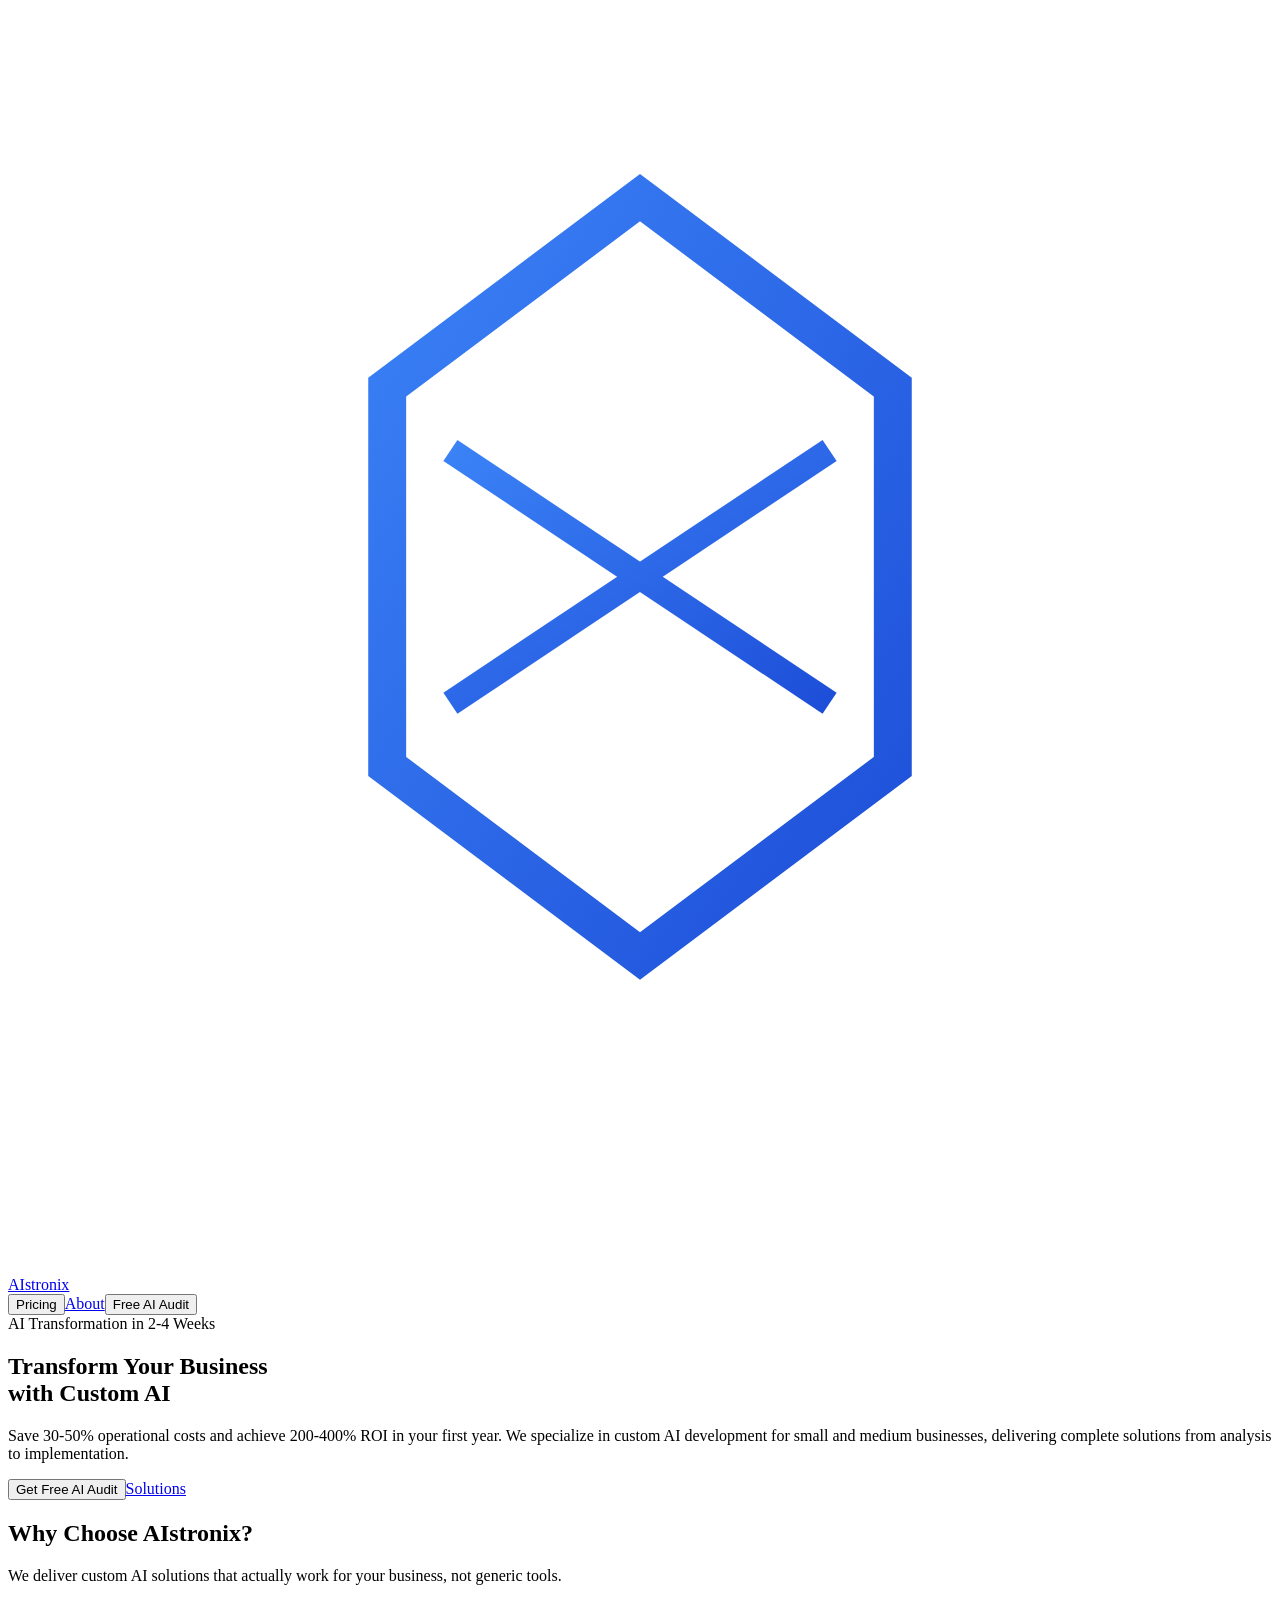
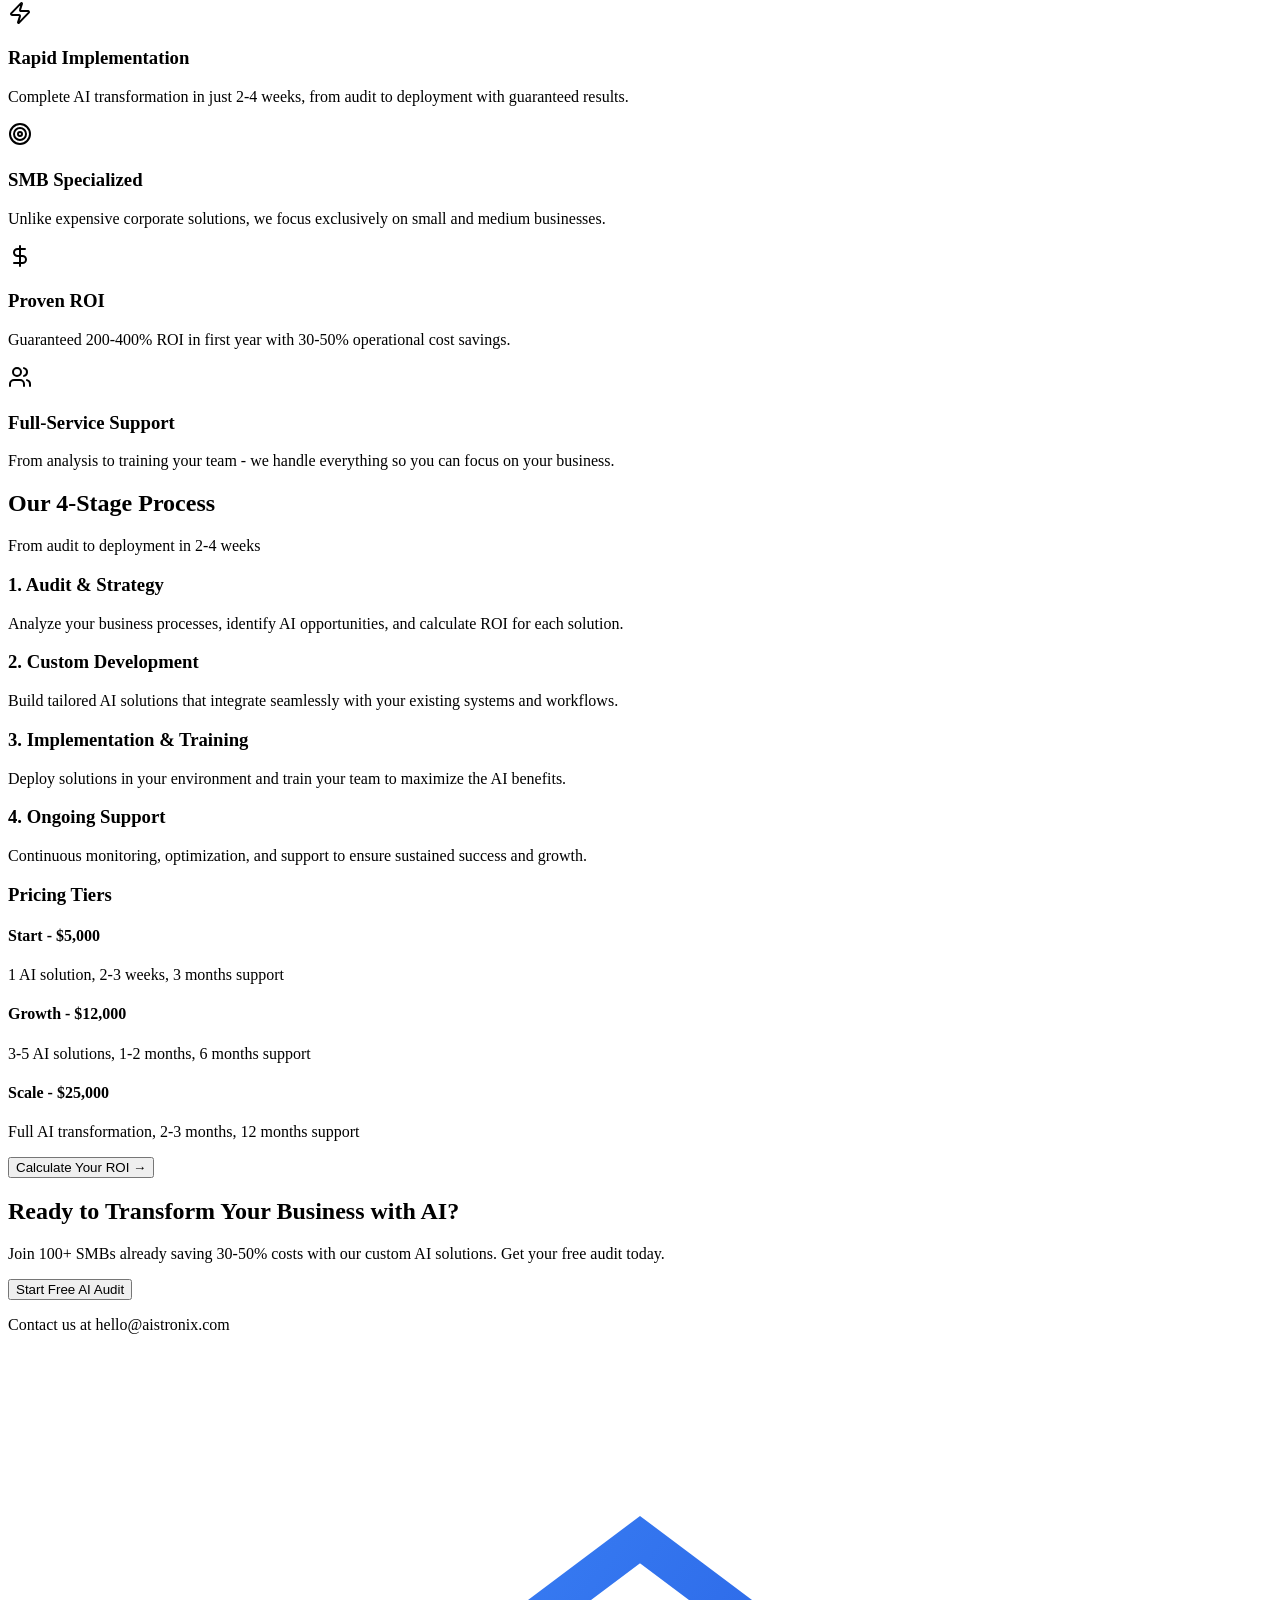
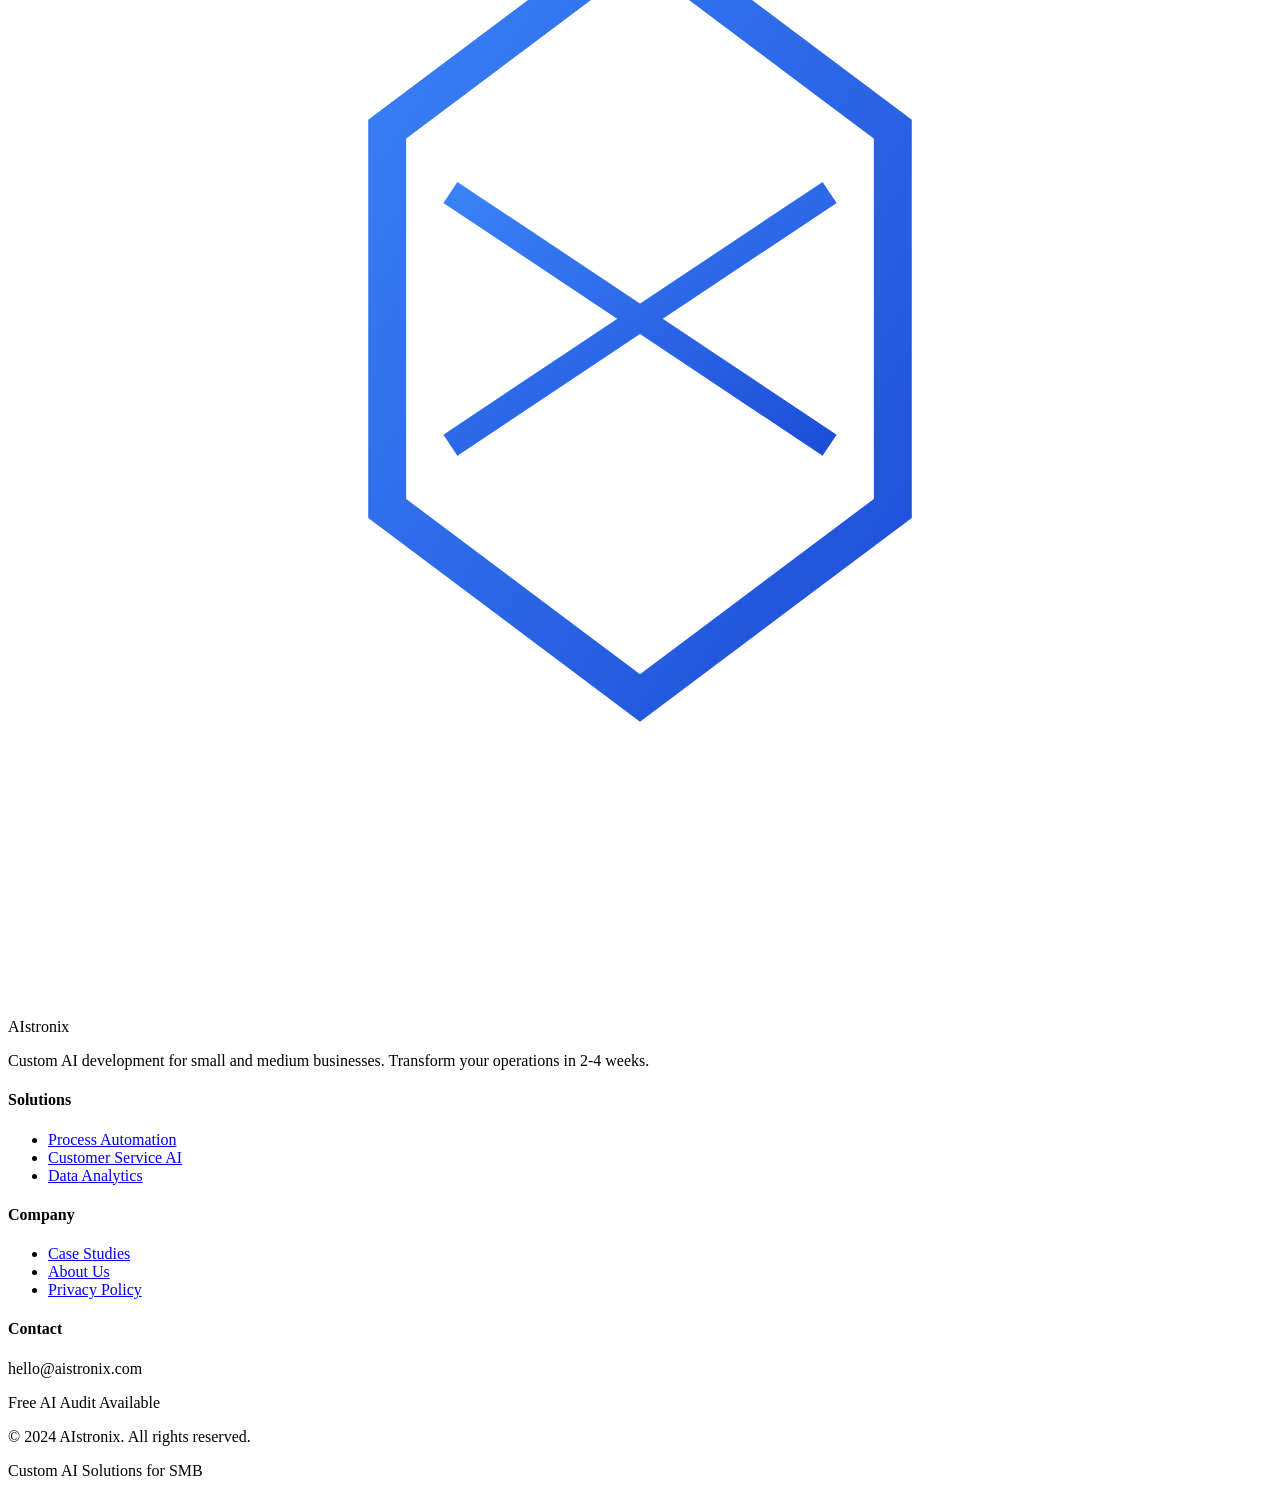
==== commit 172f1647: "Updates" ====
--- a/index.html
+++ b/index.html
@@ -1,7 +1,7 @@
-<!DOCTYPE html><html lang="en"><head><meta charSet="utf-8"/><meta name="viewport" content="width=device-width, initial-scale=1"/><link rel="stylesheet" href="/_next/static/css/627ab0abee4155ca.css" data-precedence="next"/><link rel="preload" as="script" fetchPriority="low" href="/_next/static/chunks/webpack-5a1207493ac5f4df.js"/><script src="/_next/static/chunks/4bd1b696-923d1d841f07dec7.js" async=""></script><script src="/_next/static/chunks/684-bcf0053daf87d261.js" async=""></script><script src="/_next/static/chunks/main-app-efae5935ded85457.js" async=""></script><script src="/_next/static/chunks/535-415239fc8aa7d71e.js" async=""></script><script src="/_next/static/chunks/app/page-8569c80352bbb18e.js" async=""></script><title>AIstronix - Custom AI Development for SMB</title><meta name="description" content="Transform your business with custom AI solutions. 30-50% cost savings, 200-400% ROI in first year. Full AI implementation in 2-4 weeks."/><meta name="generator" content="v0.app"/><style>
+<!DOCTYPE html><html lang="en"><head><meta charSet="utf-8"/><meta name="viewport" content="width=device-width, initial-scale=1"/><link rel="stylesheet" href="/aIstronix/_next/static/css/abcf9adfb2d07345.css" data-precedence="next"/><link rel="preload" as="script" fetchPriority="low" href="/aIstronix/_next/static/chunks/webpack-67a0a2014ab24af4.js"/><script src="/aIstronix/_next/static/chunks/4bd1b696-f997199930746a3e.js" async=""></script><script src="/aIstronix/_next/static/chunks/684-c92f0c7e44165167.js" async=""></script><script src="/aIstronix/_next/static/chunks/main-app-efae5935ded85457.js" async=""></script><script src="/aIstronix/_next/static/chunks/535-415239fc8aa7d71e.js" async=""></script><script src="/aIstronix/_next/static/chunks/app/page-8569c80352bbb18e.js" async=""></script><title>AIstronix - Custom AI Development for SMB</title><meta name="description" content="Transform your business with custom AI solutions. 30-50% cost savings, 200-400% ROI in first year. Full AI implementation in 2-4 weeks."/><meta name="generator" content="v0.app"/><style>
 html {
   font-family: 'GeistSans', 'GeistSans Fallback';
-  --font-sans: __variable_fb8f2c;
-  --font-mono: __variable_f910ec;
+  --font-sans: __variable_82d46a;
+  --font-mono: __variable_d0d74c;
 }
-        </style><script src="/_next/static/chunks/polyfills-42372ed130431b0a.js" noModule=""></script></head><body><div class="min-h-screen bg-white"><header class="w-full px-6 py-4 bg-white"><div class="max-w-7xl mx-auto flex items-center justify-between"><a class="flex items-center gap-2" href="/"><div class="w-18 h-18 text-blue-700 relative"><svg viewBox="0 0 100 100" class="w-full h-full"><defs><linearGradient id="primaryGradient" x1="0%" y1="0%" x2="100%" y2="100%"><stop offset="0%" stop-color="rgb(59, 130, 246)"></stop><stop offset="100%" stop-color="rgb(29, 78, 216)"></stop></linearGradient></defs><path d="M50 15 L70 30 L70 60 L50 75 L30 60 L30 30 Z" fill="none" stroke="url(#primaryGradient)" stroke-width="3"></path><g stroke="url(#primaryGradient)" stroke-width="2" fill="none"><line x1="35" y1="35" x2="65" y2="55"></line><line x1="65" y1="35" x2="35" y2="55"></line><line x1="50" y1="25" x2="50" y2="65"></line></g></svg></div><span class="text-xl font-semibold text-gray-900">AIstronix</span></a><nav class="hidden md:flex items-center gap-8"><button class="text-gray-600 hover:text-gray-900">Pricing</button><a class="text-gray-600 hover:text-gray-900" href="/about">About</a><button data-slot="button" class="inline-flex items-center justify-center gap-2 whitespace-nowrap rounded-md text-sm font-medium transition-all disabled:pointer-events-none disabled:opacity-50 [&amp;_svg]:pointer-events-none [&amp;_svg:not([class*=&#x27;size-&#x27;])]:size-4 shrink-0 [&amp;_svg]:shrink-0 outline-none focus-visible:border-ring focus-visible:ring-ring/50 focus-visible:ring-[3px] aria-invalid:ring-destructive/20 dark:aria-invalid:ring-destructive/40 aria-invalid:border-destructive text-primary-foreground shadow-xs h-9 px-4 py-2 has-[&gt;svg]:px-3 bg-blue-700 hover:bg-blue-800">Free AI Audit</button></nav></div></header><section class="px-6 py-20 bg-white"><div class="max-w-4xl mx-auto text-center"><div class="inline-flex items-center gap-2 bg-blue-50 text-blue-700 px-4 py-2 rounded-full text-sm mb-8"><span class="w-2 h-2 bg-blue-700 rounded-full"></span>AI Transformation in 2-4 Weeks</div><h1 class="text-5xl md:text-6xl font-bold text-gray-900 mb-6">Transform Your <span class="text-blue-700">Business</span><br/>with <span class="text-blue-700">Custom AI</span></h1><p class="text-xl text-gray-600 mb-10 max-w-2xl mx-auto leading-relaxed">Save 30-50% operational costs and achieve 200-400% ROI in your first year. We specialize in custom AI development for small and medium businesses, delivering complete solutions from analysis to implementation.</p><div class="flex flex-col sm:flex-row gap-4 justify-center"><button data-slot="button" class="inline-flex items-center justify-center gap-2 whitespace-nowrap rounded-md text-sm font-medium transition-all disabled:pointer-events-none disabled:opacity-50 [&amp;_svg]:pointer-events-none [&amp;_svg:not([class*=&#x27;size-&#x27;])]:size-4 shrink-0 [&amp;_svg]:shrink-0 outline-none focus-visible:border-ring focus-visible:ring-ring/50 focus-visible:ring-[3px] aria-invalid:ring-destructive/20 dark:aria-invalid:ring-destructive/40 aria-invalid:border-destructive text-primary-foreground shadow-xs h-9 has-[&gt;svg]:px-3 bg-blue-700 hover:bg-blue-800 px-8 py-3">Get Free AI Audit</button><a data-slot="button" class="inline-flex items-center justify-center gap-2 whitespace-nowrap rounded-md text-sm font-medium transition-all disabled:pointer-events-none disabled:opacity-50 [&amp;_svg]:pointer-events-none [&amp;_svg:not([class*=&#x27;size-&#x27;])]:size-4 shrink-0 [&amp;_svg]:shrink-0 outline-none focus-visible:border-ring focus-visible:ring-ring/50 focus-visible:ring-[3px] aria-invalid:ring-destructive/20 dark:aria-invalid:ring-destructive/40 aria-invalid:border-destructive border shadow-xs hover:bg-accent hover:text-accent-foreground dark:bg-input/30 dark:border-input dark:hover:bg-input/50 h-9 has-[&gt;svg]:px-3 px-8 py-3 bg-transparent" href="/solutions">Solutions</a></div></div></section><section id="pricing-section" class="px-6 py-20 bg-gray-50"><div class="max-w-6xl mx-auto"><div class="text-center mb-16"><h2 class="text-4xl font-bold text-gray-900 mb-4">Why Choose AIstronix?</h2><p class="text-xl text-gray-600 max-w-2xl mx-auto">We deliver custom AI solutions that actually work for your business, not generic tools.</p></div><div class="grid md:grid-cols-2 lg:grid-cols-4 gap-8"><div class="text-center"><div class="w-16 h-16 bg-blue-100 rounded-2xl flex items-center justify-center mx-auto mb-6"><svg xmlns="http://www.w3.org/2000/svg" width="24" height="24" viewBox="0 0 24 24" fill="none" stroke="currentColor" stroke-width="2" stroke-linecap="round" stroke-linejoin="round" class="lucide lucide-zap w-8 h-8 text-blue-700"><path d="M4 14a1 1 0 0 1-.78-1.63l9.9-10.2a.5.5 0 0 1 .86.46l-1.92 6.02A1 1 0 0 0 13 10h7a1 1 0 0 1 .78 1.63l-9.9 10.2a.5.5 0 0 1-.86-.46l1.92-6.02A1 1 0 0 0 11 14z"></path></svg></div><h3 class="text-xl font-semibold text-gray-900 mb-3">Rapid Implementation</h3><p class="text-gray-600 leading-relaxed">Complete AI transformation in just 2-4 weeks, from audit to deployment with guaranteed results.</p></div><div class="text-center"><div class="w-16 h-16 bg-blue-100 rounded-2xl flex items-center justify-center mx-auto mb-6"><svg xmlns="http://www.w3.org/2000/svg" width="24" height="24" viewBox="0 0 24 24" fill="none" stroke="currentColor" stroke-width="2" stroke-linecap="round" stroke-linejoin="round" class="lucide lucide-target w-8 h-8 text-blue-700"><circle cx="12" cy="12" r="10"></circle><circle cx="12" cy="12" r="6"></circle><circle cx="12" cy="12" r="2"></circle></svg></div><h3 class="text-xl font-semibold text-gray-900 mb-3">SMB Specialized</h3><p class="text-gray-600 leading-relaxed">Unlike expensive corporate solutions, we focus exclusively on small and medium businesses.</p></div><div class="text-center"><div class="w-16 h-16 bg-blue-100 rounded-2xl flex items-center justify-center mx-auto mb-6"><svg xmlns="http://www.w3.org/2000/svg" width="24" height="24" viewBox="0 0 24 24" fill="none" stroke="currentColor" stroke-width="2" stroke-linecap="round" stroke-linejoin="round" class="lucide lucide-dollar-sign w-8 h-8 text-blue-700"><line x1="12" x2="12" y1="2" y2="22"></line><path d="M17 5H9.5a3.5 3.5 0 0 0 0 7h5a3.5 3.5 0 0 1 0 7H6"></path></svg></div><h3 class="text-xl font-semibold text-gray-900 mb-3">Proven ROI</h3><p class="text-gray-600 leading-relaxed">Guaranteed 200-400% ROI in first year with 30-50% operational cost savings.</p></div><div class="text-center"><div class="w-16 h-16 bg-blue-100 rounded-2xl flex items-center justify-center mx-auto mb-6"><svg xmlns="http://www.w3.org/2000/svg" width="24" height="24" viewBox="0 0 24 24" fill="none" stroke="currentColor" stroke-width="2" stroke-linecap="round" stroke-linejoin="round" class="lucide lucide-users w-8 h-8 text-blue-700"><path d="M16 21v-2a4 4 0 0 0-4-4H6a4 4 0 0 0-4 4v2"></path><circle cx="9" cy="7" r="4"></circle><path d="M22 21v-2a4 4 0 0 0-3-3.87"></path><path d="M16 3.13a4 4 0 0 1 0 7.75"></path></svg></div><h3 class="text-xl font-semibold text-gray-900 mb-3">Full-Service Support</h3><p class="text-gray-600 leading-relaxed">From analysis to training your team - we handle everything so you can focus on your business.</p></div></div></div></section><section id="process-section" class="px-6 py-20 bg-gray-900 text-white"><div class="max-w-6xl mx-auto"><div class="text-center mb-16"><h2 class="text-4xl font-bold mb-4">Our 4-Stage Process</h2><p class="text-xl text-gray-300">From audit to deployment in 2-4 weeks</p></div><div class="grid lg:grid-cols-2 gap-12 items-start"><div class="space-y-8"><div class="bg-gray-800 p-6 rounded-xl"><h3 class="text-xl font-semibold mb-3">1. Audit &amp; Strategy</h3><p class="text-gray-300 leading-relaxed">Analyze your business processes, identify AI opportunities, and calculate ROI for each solution.</p></div><div class="bg-gray-800 p-6 rounded-xl"><h3 class="text-xl font-semibold mb-3">2. Custom Development</h3><p class="text-gray-300 leading-relaxed">Build tailored AI solutions that integrate seamlessly with your existing systems and workflows.</p></div><div class="bg-gray-800 p-6 rounded-xl"><h3 class="text-xl font-semibold mb-3">3. Implementation &amp; Training</h3><p class="text-gray-300 leading-relaxed">Deploy solutions in your environment and train your team to maximize the AI benefits.</p></div><div class="bg-gray-800 p-6 rounded-xl"><h3 class="text-xl font-semibold mb-3">4. Ongoing Support</h3><p class="text-gray-300 leading-relaxed">Continuous monitoring, optimization, and support to ensure sustained success and growth.</p></div></div><div class="bg-gradient-to-br from-blue-700 to-blue-900 p-8 rounded-2xl"><div class="mb-6"><h3 class="text-2xl font-bold mb-2">Pricing Tiers</h3><div class="space-y-4"><div class="border-b border-blue-400 pb-3"><h4 class="text-lg font-semibold">Start - $5,000</h4><p class="text-blue-100 text-sm">1 AI solution, 2-3 weeks, 3 months support</p></div><div class="border-b border-blue-400 pb-3"><h4 class="text-lg font-semibold">Growth - $12,000</h4><p class="text-blue-100 text-sm">3-5 AI solutions, 1-2 months, 6 months support</p></div><div class="pb-3"><h4 class="text-lg font-semibold">Scale - $25,000</h4><p class="text-blue-100 text-sm">Full AI transformation, 2-3 months, 12 months support</p></div></div><button data-slot="button" class="inline-flex items-center justify-center gap-2 whitespace-nowrap rounded-md text-sm font-medium transition-all disabled:pointer-events-none disabled:opacity-50 [&amp;_svg]:pointer-events-none [&amp;_svg:not([class*=&#x27;size-&#x27;])]:size-4 shrink-0 [&amp;_svg]:shrink-0 outline-none focus-visible:border-ring focus-visible:ring-ring/50 focus-visible:ring-[3px] aria-invalid:ring-destructive/20 dark:aria-invalid:ring-destructive/40 aria-invalid:border-destructive border shadow-xs dark:bg-input/30 dark:border-input dark:hover:bg-input/50 h-9 px-4 py-2 has-[&gt;svg]:px-3 text-white border-white hover:bg-white hover:text-blue-700 mt-4 bg-transparent">Calculate Your ROI →</button></div></div></div></div></section><section class="px-6 py-20 bg-gradient-to-r from-blue-700 to-blue-900 text-white"><div class="max-w-4xl mx-auto text-center"><h2 class="text-4xl md:text-5xl font-bold mb-6">Ready to Transform Your Business with AI?</h2><p class="text-xl text-blue-100 mb-10 max-w-2xl mx-auto">Join 100+ SMBs already saving 30-50% costs with our custom AI solutions. Get your free audit today.</p><button data-slot="button" class="inline-flex items-center justify-center gap-2 whitespace-nowrap rounded-md transition-all disabled:pointer-events-none disabled:opacity-50 [&amp;_svg]:pointer-events-none [&amp;_svg:not([class*=&#x27;size-&#x27;])]:size-4 shrink-0 [&amp;_svg]:shrink-0 outline-none focus-visible:border-ring focus-visible:ring-ring/50 focus-visible:ring-[3px] aria-invalid:ring-destructive/20 dark:aria-invalid:ring-destructive/40 aria-invalid:border-destructive shadow-xs h-9 has-[&gt;svg]:px-3 bg-white text-blue-700 hover:bg-gray-100 px-8 py-3 text-lg font-semibold">Start Free AI Audit</button><p class="text-blue-200 text-sm mt-6">Contact us at hello@aistronix.com</p></div></section><footer class="px-6 py-12 bg-gray-900 text-white"><div class="max-w-6xl mx-auto"><div class="grid md:grid-cols-4 gap-8 mb-8"><div><div class="flex items-center gap-2 mb-4"><div class="w-12 h-12 text-blue-600 relative"><svg viewBox="0 0 100 100" class="w-full h-full"><defs><linearGradient id="primaryGradient" x1="0%" y1="0%" x2="100%" y2="100%"><stop offset="0%" stop-color="rgb(59, 130, 246)"></stop><stop offset="100%" stop-color="rgb(29, 78, 216)"></stop></linearGradient></defs><path d="M50 15 L70 30 L70 60 L50 75 L30 60 L30 30 Z" fill="none" stroke="url(#primaryGradient)" stroke-width="3"></path><g stroke="url(#primaryGradient)" stroke-width="2" fill="none"><line x1="35" y1="35" x2="65" y2="55"></line><line x1="65" y1="35" x2="35" y2="55"></line><line x1="50" y1="25" x2="50" y2="65"></line></g></svg></div><span class="text-lg font-semibold">AIstronix</span></div><p class="text-gray-400 text-sm leading-relaxed">Custom AI development for small and medium businesses. Transform your operations in 2-4 weeks.</p></div><div><h4 class="font-semibold mb-4">Solutions</h4><ul class="space-y-2 text-sm text-gray-400"><li><a href="#" class="hover:text-white">Process Automation</a></li><li><a href="#" class="hover:text-white">Customer Service AI</a></li><li><a href="#" class="hover:text-white">Data Analytics</a></li></ul></div><div><h4 class="font-semibold mb-4">Company</h4><ul class="space-y-2 text-sm text-gray-400"><li><a href="#" class="hover:text-white">Case Studies</a></li><li><a href="#" class="hover:text-white">About Us</a></li><li><a href="#" class="hover:text-white">Privacy Policy</a></li></ul></div><div><h4 class="font-semibold mb-4">Contact</h4><p class="text-sm text-gray-400">hello@aistronix.com</p><p class="text-sm text-gray-400 mt-2">Free AI Audit Available</p></div></div><div class="border-t border-gray-800 pt-8 text-center text-sm text-gray-400"><p>© 2024 AIstronix. All rights reserved.</p><p class="mt-1">Custom AI Solutions for SMB</p></div></div></footer></div><script src="/_next/static/chunks/webpack-5a1207493ac5f4df.js" async=""></script><script>(self.__next_f=self.__next_f||[]).push([0])</script><script>self.__next_f.push([1,"1:\"$Sreact.fragment\"\n2:I[7555,[],\"\"]\n3:I[1295,[],\"\"]\n4:I[6094,[\"535\",\"static/chunks/535-415239fc8aa7d71e.js\",\"974\",\"static/chunks/app/page-8569c80352bbb18e.js\"],\"Header\"]\n5:I[1369,[\"535\",\"static/chunks/535-415239fc8aa7d71e.js\",\"974\",\"static/chunks/app/page-8569c80352bbb18e.js\"],\"HeroSection\"]\n6:I[1029,[\"535\",\"static/chunks/535-415239fc8aa7d71e.js\",\"974\",\"static/chunks/app/page-8569c80352bbb18e.js\"],\"CoreBeliefsSection\"]\n7:I[3857,[\"535\",\"static/chunks/535-415239fc8aa7d71e.js\",\"974\",\"static/chunks/app/page-8569c80352bbb18e.js\"],\"CTASection\"]\n8:I[9665,[],\"OutletBoundary\"]\nb:I[9665,[],\"ViewportBoundary\"]\nd:I[9665,[],\"MetadataBoundary\"]\nf:I[6614,[],\"\"]\n:HL[\"/_next/static/css/627ab0abee4155ca.css\",\"style\"]\n"])</script><script>self.__next_f.push([1,"0:{\"P\":null,\"b\":\"wZ3cUGPDKj7V1YCQiGIEa\",\"p\":\"\",\"c\":[\"\",\"\"],\"i\":false,\"f\":[[[\"\",{\"children\":[\"__PAGE__\",{}]},\"$undefined\",\"$undefined\",true],[\"\",[\"$\",\"$1\",\"c\",{\"children\":[[[\"$\",\"link\",\"0\",{\"rel\":\"stylesheet\",\"href\":\"/_next/static/css/627ab0abee4155ca.css\",\"precedence\":\"next\",\"crossOrigin\":\"$undefined\",\"nonce\":\"$undefined\"}]],[\"$\",\"html\",null,{\"lang\":\"en\",\"children\":[[\"$\",\"head\",null,{\"children\":[\"$\",\"style\",null,{\"children\":\"\\nhtml {\\n  font-family: 'GeistSans', 'GeistSans Fallback';\\n  --font-sans: __variable_fb8f2c;\\n  --font-mono: __variable_f910ec;\\n}\\n        \"}]}],[\"$\",\"body\",null,{\"children\":[\"$\",\"$L2\",null,{\"parallelRouterKey\":\"children\",\"error\":\"$undefined\",\"errorStyles\":\"$undefined\",\"errorScripts\":\"$undefined\",\"template\":[\"$\",\"$L3\",null,{}],\"templateStyles\":\"$undefined\",\"templateScripts\":\"$undefined\",\"notFound\":[[[\"$\",\"title\",null,{\"children\":\"404: This page could not be found.\"}],[\"$\",\"div\",null,{\"style\":{\"fontFamily\":\"system-ui,\\\"Segoe UI\\\",Roboto,Helvetica,Arial,sans-serif,\\\"Apple Color Emoji\\\",\\\"Segoe UI Emoji\\\"\",\"height\":\"100vh\",\"textAlign\":\"center\",\"display\":\"flex\",\"flexDirection\":\"column\",\"alignItems\":\"center\",\"justifyContent\":\"center\"},\"children\":[\"$\",\"div\",null,{\"children\":[[\"$\",\"style\",null,{\"dangerouslySetInnerHTML\":{\"__html\":\"body{color:#000;background:#fff;margin:0}.next-error-h1{border-right:1px solid rgba(0,0,0,.3)}@media (prefers-color-scheme:dark){body{color:#fff;background:#000}.next-error-h1{border-right:1px solid rgba(255,255,255,.3)}}\"}}],[\"$\",\"h1\",null,{\"className\":\"next-error-h1\",\"style\":{\"display\":\"inline-block\",\"margin\":\"0 20px 0 0\",\"padding\":\"0 23px 0 0\",\"fontSize\":24,\"fontWeight\":500,\"verticalAlign\":\"top\",\"lineHeight\":\"49px\"},\"children\":404}],[\"$\",\"div\",null,{\"style\":{\"display\":\"inline-block\"},\"children\":[\"$\",\"h2\",null,{\"style\":{\"fontSize\":14,\"fontWeight\":400,\"lineHeight\":\"49px\",\"margin\":0},\"children\":\"This page could not be found.\"}]}]]}]}]],[]],\"forbidden\":\"$undefined\",\"unauthorized\":\"$undefined\"}]}]]}]]}],{\"children\":[\"__PAGE__\",[\"$\",\"$1\",\"c\",{\"children\":[[\"$\",\"div\",null,{\"className\":\"min-h-screen bg-white\",\"children\":[[\"$\",\"$L4\",null,{}],[\"$\",\"$L5\",null,{}],[\"$\",\"section\",null,{\"id\":\"pricing-section\",\"className\":\"px-6 py-20 bg-gray-50\",\"children\":[\"$\",\"div\",null,{\"className\":\"max-w-6xl mx-auto\",\"children\":[[\"$\",\"div\",null,{\"className\":\"text-center mb-16\",\"children\":[[\"$\",\"h2\",null,{\"className\":\"text-4xl font-bold text-gray-900 mb-4\",\"children\":\"Why Choose AIstronix?\"}],[\"$\",\"p\",null,{\"className\":\"text-xl text-gray-600 max-w-2xl mx-auto\",\"children\":\"We deliver custom AI solutions that actually work for your business, not generic tools.\"}]]}],[\"$\",\"div\",null,{\"className\":\"grid md:grid-cols-2 lg:grid-cols-4 gap-8\",\"children\":[[\"$\",\"div\",\"0\",{\"className\":\"text-center\",\"children\":[[\"$\",\"div\",null,{\"className\":\"w-16 h-16 bg-blue-100 rounded-2xl flex items-center justify-center mx-auto mb-6\",\"children\":[\"$\",\"svg\",null,{\"ref\":\"$undefined\",\"xmlns\":\"http://www.w3.org/2000/svg\",\"width\":24,\"height\":24,\"viewBox\":\"0 0 24 24\",\"fill\":\"none\",\"stroke\":\"currentColor\",\"strokeWidth\":2,\"strokeLinecap\":\"round\",\"strokeLinejoin\":\"round\",\"className\":\"lucide lucide-zap w-8 h-8 text-blue-700\",\"children\":[[\"$\",\"path\",\"1xq2db\",{\"d\":\"M4 14a1 1 0 0 1-.78-1.63l9.9-10.2a.5.5 0 0 1 .86.46l-1.92 6.02A1 1 0 0 0 13 10h7a1 1 0 0 1 .78 1.63l-9.9 10.2a.5.5 0 0 1-.86-.46l1.92-6.02A1 1 0 0 0 11 14z\"}],\"$undefined\"]}]}],[\"$\",\"h3\",null,{\"className\":\"text-xl font-semibold text-gray-900 mb-3\",\"children\":\"Rapid Implementation\"}],[\"$\",\"p\",null,{\"className\":\"text-gray-600 leading-relaxed\",\"children\":\"Complete AI transformation in just 2-4 weeks, from audit to deployment with guaranteed results.\"}]]}],[\"$\",\"div\",\"1\",{\"className\":\"text-center\",\"children\":[[\"$\",\"div\",null,{\"className\":\"w-16 h-16 bg-blue-100 rounded-2xl flex items-center justify-center mx-auto mb-6\",\"children\":[\"$\",\"svg\",null,{\"ref\":\"$undefined\",\"xmlns\":\"http://www.w3.org/2000/svg\",\"width\":24,\"height\":24,\"viewBox\":\"0 0 24 24\",\"fill\":\"none\",\"stroke\":\"currentColor\",\"strokeWidth\":2,\"strokeLinecap\":\"round\",\"strokeLinejoin\":\"round\",\"className\":\"lucide lucide-target w-8 h-8 text-blue-700\",\"children\":[[\"$\",\"circle\",\"1mglay\",{\"cx\":\"12\",\"cy\":\"12\",\"r\":\"10\"}],[\"$\",\"circle\",\"1vlfrh\",{\"cx\":\"12\",\"cy\":\"12\",\"r\":\"6\"}],[\"$\",\"circle\",\"1c9p78\",{\"cx\":\"12\",\"cy\":\"12\",\"r\":\"2\"}],\"$undefined\"]}]}],[\"$\",\"h3\",null,{\"className\":\"text-xl font-semibold text-gray-900 mb-3\",\"children\":\"SMB Specialized\"}],[\"$\",\"p\",null,{\"className\":\"text-gray-600 leading-relaxed\",\"children\":\"Unlike expensive corporate solutions, we focus exclusively on small and medium businesses.\"}]]}],[\"$\",\"div\",\"2\",{\"className\":\"text-center\",\"children\":[[\"$\",\"div\",null,{\"className\":\"w-16 h-16 bg-blue-100 rounded-2xl flex items-center justify-center mx-auto mb-6\",\"children\":[\"$\",\"svg\",null,{\"ref\":\"$undefined\",\"xmlns\":\"http://www.w3.org/2000/svg\",\"width\":24,\"height\":24,\"viewBox\":\"0 0 24 24\",\"fill\":\"none\",\"stroke\":\"currentColor\",\"strokeWidth\":2,\"strokeLinecap\":\"round\",\"strokeLinejoin\":\"round\",\"className\":\"lucide lucide-dollar-sign w-8 h-8 text-blue-700\",\"children\":[[\"$\",\"line\",\"7eqyqh\",{\"x1\":\"12\",\"x2\":\"12\",\"y1\":\"2\",\"y2\":\"22\"}],[\"$\",\"path\",\"1b0p4s\",{\"d\":\"M17 5H9.5a3.5 3.5 0 0 0 0 7h5a3.5 3.5 0 0 1 0 7H6\"}],\"$undefined\"]}]}],[\"$\",\"h3\",null,{\"className\":\"text-xl font-semibold text-gray-900 mb-3\",\"children\":\"Proven ROI\"}],[\"$\",\"p\",null,{\"className\":\"text-gray-600 leading-relaxed\",\"children\":\"Guaranteed 200-400% ROI in first year with 30-50% operational cost savings.\"}]]}],[\"$\",\"div\",\"3\",{\"className\":\"text-center\",\"children\":[[\"$\",\"div\",null,{\"className\":\"w-16 h-16 bg-blue-100 rounded-2xl flex items-center justify-center mx-auto mb-6\",\"children\":[\"$\",\"svg\",null,{\"ref\":\"$undefined\",\"xmlns\":\"http://www.w3.org/2000/svg\",\"width\":24,\"height\":24,\"viewBox\":\"0 0 24 24\",\"fill\":\"none\",\"stroke\":\"currentColor\",\"strokeWidth\":2,\"strokeLinecap\":\"round\",\"strokeLinejoin\":\"round\",\"className\":\"lucide lucide-users w-8 h-8 text-blue-700\",\"children\":[[\"$\",\"path\",\"1yyitq\",{\"d\":\"M16 21v-2a4 4 0 0 0-4-4H6a4 4 0 0 0-4 4v2\"}],[\"$\",\"circle\",\"nufk8\",{\"cx\":\"9\",\"cy\":\"7\",\"r\":\"4\"}],[\"$\",\"path\",\"kshegd\",{\"d\":\"M22 21v-2a4 4 0 0 0-3-3.87\"}],[\"$\",\"path\",\"1da9ce\",{\"d\":\"M16 3.13a4 4 0 0 1 0 7.75\"}],\"$undefined\"]}]}],[\"$\",\"h3\",null,{\"className\":\"text-xl font-semibold text-gray-900 mb-3\",\"children\":\"Full-Service Support\"}],[\"$\",\"p\",null,{\"className\":\"text-gray-600 leading-relaxed\",\"children\":\"From analysis to training your team - we handle everything so you can focus on your business.\"}]]}]]}]]}]}],[\"$\",\"$L6\",null,{}],[\"$\",\"$L7\",null,{}],[\"$\",\"footer\",null,{\"className\":\"px-6 py-12 bg-gray-900 text-white\",\"children\":[\"$\",\"div\",null,{\"className\":\"max-w-6xl mx-auto\",\"children\":[[\"$\",\"div\",null,{\"className\":\"grid md:grid-cols-4 gap-8 mb-8\",\"children\":[[\"$\",\"div\",null,{\"children\":[[\"$\",\"div\",null,{\"className\":\"flex items-center gap-2 mb-4\",\"children\":[[\"$\",\"div\",null,{\"className\":\"w-12 h-12 text-blue-600 relative\",\"children\":[\"$\",\"svg\",null,{\"viewBox\":\"0 0 100 100\",\"className\":\"w-full h-full\",\"children\":[[\"$\",\"defs\",null,{\"children\":[\"$\",\"linearGradient\",null,{\"id\":\"primaryGradient\",\"x1\":\"0%\",\"y1\":\"0%\",\"x2\":\"100%\",\"y2\":\"100%\",\"children\":[[\"$\",\"stop\",null,{\"offset\":\"0%\",\"stopColor\":\"rgb(59, 130, 246)\"}],[\"$\",\"stop\",null,{\"offset\":\"100%\",\"stopColor\":\"rgb(29, 78, 216)\"}]]}]}],[\"$\",\"path\",null,{\"d\":\"M50 15 L70 30 L70 60 L50 75 L30 60 L30 30 Z\",\"fill\":\"none\",\"stroke\":\"url(#primaryGradient)\",\"strokeWidth\":\"3\"}],[\"$\",\"g\",null,{\"stroke\":\"url(#primaryGradient)\",\"strokeWidth\":\"2\",\"fill\":\"none\",\"children\":[[\"$\",\"line\",null,{\"x1\":\"35\",\"y1\":\"35\",\"x2\":\"65\",\"y2\":\"55\"}],[\"$\",\"line\",null,{\"x1\":\"65\",\"y1\":\"35\",\"x2\":\"35\",\"y2\":\"55\"}],[\"$\",\"line\",null,{\"x1\":\"50\",\"y1\":\"25\",\"x2\":\"50\",\"y2\":\"65\"}]]}]]}]}],[\"$\",\"span\",null,{\"className\":\"text-lg font-semibold\",\"children\":\"AIstronix\"}]]}],[\"$\",\"p\",null,{\"className\":\"text-gray-400 text-sm leading-relaxed\",\"children\":\"Custom AI development for small and medium businesses. Transform your operations in 2-4 weeks.\"}]]}],[\"$\",\"div\",null,{\"children\":[[\"$\",\"h4\",null,{\"className\":\"font-semibold mb-4\",\"children\":\"Solutions\"}],[\"$\",\"ul\",null,{\"className\":\"space-y-2 text-sm text-gray-400\",\"children\":[[\"$\",\"li\",null,{\"children\":[\"$\",\"a\",null,{\"href\":\"#\",\"className\":\"hover:text-white\",\"children\":\"Process Automation\"}]}],[\"$\",\"li\",null,{\"children\":[\"$\",\"a\",null,{\"href\":\"#\",\"className\":\"hover:text-white\",\"children\":\"Customer Service AI\"}]}],[\"$\",\"li\",null,{\"children\":[\"$\",\"a\",null,{\"href\":\"#\",\"className\":\"hover:text-white\",\"children\":\"Data Analytics\"}]}]]}]]}],[\"$\",\"div\",null,{\"children\":[[\"$\",\"h4\",null,{\"className\":\"font-semibold mb-4\",\"children\":\"Company\"}],[\"$\",\"ul\",null,{\"className\":\"space-y-2 text-sm text-gray-400\",\"children\":[[\"$\",\"li\",null,{\"children\":[\"$\",\"a\",null,{\"href\":\"#\",\"className\":\"hover:text-white\",\"children\":\"Case Studies\"}]}],[\"$\",\"li\",null,{\"children\":[\"$\",\"a\",null,{\"href\":\"#\",\"className\":\"hover:text-white\",\"children\":\"About Us\"}]}],[\"$\",\"li\",null,{\"children\":[\"$\",\"a\",null,{\"href\":\"#\",\"className\":\"hover:text-white\",\"children\":\"Privacy Policy\"}]}]]}]]}],[\"$\",\"div\",null,{\"children\":[[\"$\",\"h4\",null,{\"className\":\"font-semibold mb-4\",\"children\":\"Contact\"}],[\"$\",\"p\",null,{\"className\":\"text-sm text-gray-400\",\"children\":\"hello@aistronix.com\"}],[\"$\",\"p\",null,{\"className\":\"text-sm text-gray-400 mt-2\",\"children\":\"Free AI Audit Available\"}]]}]]}],[\"$\",\"div\",null,{\"className\":\"border-t border-gray-800 pt-8 text-center text-sm text-gray-400\",\"children\":[[\"$\",\"p\",null,{\"children\":\"© 2024 AIstronix. All rights reserved.\"}],[\"$\",\"p\",null,{\"className\":\"mt-1\",\"children\":\"Custom AI Solutions for SMB\"}]]}]]}]}]]}],\"$undefined\",null,[\"$\",\"$L8\",null,{\"children\":[\"$L9\",\"$La\",null]}]]}],{},null,false]},null,false],[\"$\",\"$1\",\"h\",{\"children\":[null,[\"$\",\"$1\",\"_LX01lTFD3jkp4JrWE4Lz\",{\"children\":[[\"$\",\"$Lb\",null,{\"children\":\"$Lc\"}],null]}],[\"$\",\"$Ld\",null,{\"children\":\"$Le\"}]]}],false]],\"m\":\"$undefined\",\"G\":[\"$f\",\"$undefined\"],\"s\":false,\"S\":true}\n"])</script><script>self.__next_f.push([1,"c:[[\"$\",\"meta\",\"0\",{\"charSet\":\"utf-8\"}],[\"$\",\"meta\",\"1\",{\"name\":\"viewport\",\"content\":\"width=device-width, initial-scale=1\"}]]\n9:null\n"])</script><script>self.__next_f.push([1,"a:null\ne:[[\"$\",\"title\",\"0\",{\"children\":\"AIstronix - Custom AI Development for SMB\"}],[\"$\",\"meta\",\"1\",{\"name\":\"description\",\"content\":\"Transform your business with custom AI solutions. 30-50% cost savings, 200-400% ROI in first year. Full AI implementation in 2-4 weeks.\"}],[\"$\",\"meta\",\"2\",{\"name\":\"generator\",\"content\":\"v0.app\"}]]\n"])</script></body></html>+        </style><script src="/aIstronix/_next/static/chunks/polyfills-42372ed130431b0a.js" noModule=""></script></head><body><div class="min-h-screen bg-white"><header class="w-full px-6 py-4 bg-white"><div class="max-w-7xl mx-auto flex items-center justify-between"><a class="flex items-center gap-2" href="/aIstronix"><div class="w-18 h-18 text-blue-700 relative"><svg viewBox="0 0 100 100" class="w-full h-full"><defs><linearGradient id="primaryGradient" x1="0%" y1="0%" x2="100%" y2="100%"><stop offset="0%" stop-color="rgb(59, 130, 246)"></stop><stop offset="100%" stop-color="rgb(29, 78, 216)"></stop></linearGradient></defs><path d="M50 15 L70 30 L70 60 L50 75 L30 60 L30 30 Z" fill="none" stroke="url(#primaryGradient)" stroke-width="3"></path><g stroke="url(#primaryGradient)" stroke-width="2" fill="none"><line x1="35" y1="35" x2="65" y2="55"></line><line x1="65" y1="35" x2="35" y2="55"></line><line x1="50" y1="25" x2="50" y2="65"></line></g></svg></div><span class="text-xl font-semibold text-gray-900">AIstronix</span></a><nav class="hidden md:flex items-center gap-8"><button class="text-gray-600 hover:text-gray-900">Pricing</button><a class="text-gray-600 hover:text-gray-900" href="/aIstronix/about">About</a><button data-slot="button" class="inline-flex items-center justify-center gap-2 whitespace-nowrap rounded-md text-sm font-medium transition-all disabled:pointer-events-none disabled:opacity-50 [&amp;_svg]:pointer-events-none [&amp;_svg:not([class*=&#x27;size-&#x27;])]:size-4 shrink-0 [&amp;_svg]:shrink-0 outline-none focus-visible:border-ring focus-visible:ring-ring/50 focus-visible:ring-[3px] aria-invalid:ring-destructive/20 dark:aria-invalid:ring-destructive/40 aria-invalid:border-destructive text-primary-foreground shadow-xs h-9 px-4 py-2 has-[&gt;svg]:px-3 bg-blue-700 hover:bg-blue-800">Free AI Audit</button></nav></div></header><section class="px-6 py-20 bg-white"><div class="max-w-4xl mx-auto text-center"><div class="inline-flex items-center gap-2 bg-blue-50 text-blue-700 px-4 py-2 rounded-full text-sm mb-8"><span class="w-2 h-2 bg-blue-700 rounded-full"></span>AI Transformation in 2-4 Weeks</div><h1 class="text-5xl md:text-6xl font-bold text-gray-900 mb-6">Transform Your <span class="text-blue-700">Business</span><br/>with <span class="text-blue-700">Custom AI</span></h1><p class="text-xl text-gray-600 mb-10 max-w-2xl mx-auto leading-relaxed">Save 30-50% operational costs and achieve 200-400% ROI in your first year. We specialize in custom AI development for small and medium businesses, delivering complete solutions from analysis to implementation.</p><div class="flex flex-col sm:flex-row gap-4 justify-center"><button data-slot="button" class="inline-flex items-center justify-center gap-2 whitespace-nowrap rounded-md text-sm font-medium transition-all disabled:pointer-events-none disabled:opacity-50 [&amp;_svg]:pointer-events-none [&amp;_svg:not([class*=&#x27;size-&#x27;])]:size-4 shrink-0 [&amp;_svg]:shrink-0 outline-none focus-visible:border-ring focus-visible:ring-ring/50 focus-visible:ring-[3px] aria-invalid:ring-destructive/20 dark:aria-invalid:ring-destructive/40 aria-invalid:border-destructive text-primary-foreground shadow-xs h-9 has-[&gt;svg]:px-3 bg-blue-700 hover:bg-blue-800 px-8 py-3">Get Free AI Audit</button><a data-slot="button" class="inline-flex items-center justify-center gap-2 whitespace-nowrap rounded-md text-sm font-medium transition-all disabled:pointer-events-none disabled:opacity-50 [&amp;_svg]:pointer-events-none [&amp;_svg:not([class*=&#x27;size-&#x27;])]:size-4 shrink-0 [&amp;_svg]:shrink-0 outline-none focus-visible:border-ring focus-visible:ring-ring/50 focus-visible:ring-[3px] aria-invalid:ring-destructive/20 dark:aria-invalid:ring-destructive/40 aria-invalid:border-destructive border shadow-xs hover:bg-accent hover:text-accent-foreground dark:bg-input/30 dark:border-input dark:hover:bg-input/50 h-9 has-[&gt;svg]:px-3 px-8 py-3 bg-transparent" href="/aIstronix/solutions">Solutions</a></div></div></section><section id="pricing-section" class="px-6 py-20 bg-gray-50"><div class="max-w-6xl mx-auto"><div class="text-center mb-16"><h2 class="text-4xl font-bold text-gray-900 mb-4">Why Choose AIstronix?</h2><p class="text-xl text-gray-600 max-w-2xl mx-auto">We deliver custom AI solutions that actually work for your business, not generic tools.</p></div><div class="grid md:grid-cols-2 lg:grid-cols-4 gap-8"><div class="text-center"><div class="w-16 h-16 bg-blue-100 rounded-2xl flex items-center justify-center mx-auto mb-6"><svg xmlns="http://www.w3.org/2000/svg" width="24" height="24" viewBox="0 0 24 24" fill="none" stroke="currentColor" stroke-width="2" stroke-linecap="round" stroke-linejoin="round" class="lucide lucide-zap w-8 h-8 text-blue-700"><path d="M4 14a1 1 0 0 1-.78-1.63l9.9-10.2a.5.5 0 0 1 .86.46l-1.92 6.02A1 1 0 0 0 13 10h7a1 1 0 0 1 .78 1.63l-9.9 10.2a.5.5 0 0 1-.86-.46l1.92-6.02A1 1 0 0 0 11 14z"></path></svg></div><h3 class="text-xl font-semibold text-gray-900 mb-3">Rapid Implementation</h3><p class="text-gray-600 leading-relaxed">Complete AI transformation in just 2-4 weeks, from audit to deployment with guaranteed results.</p></div><div class="text-center"><div class="w-16 h-16 bg-blue-100 rounded-2xl flex items-center justify-center mx-auto mb-6"><svg xmlns="http://www.w3.org/2000/svg" width="24" height="24" viewBox="0 0 24 24" fill="none" stroke="currentColor" stroke-width="2" stroke-linecap="round" stroke-linejoin="round" class="lucide lucide-target w-8 h-8 text-blue-700"><circle cx="12" cy="12" r="10"></circle><circle cx="12" cy="12" r="6"></circle><circle cx="12" cy="12" r="2"></circle></svg></div><h3 class="text-xl font-semibold text-gray-900 mb-3">SMB Specialized</h3><p class="text-gray-600 leading-relaxed">Unlike expensive corporate solutions, we focus exclusively on small and medium businesses.</p></div><div class="text-center"><div class="w-16 h-16 bg-blue-100 rounded-2xl flex items-center justify-center mx-auto mb-6"><svg xmlns="http://www.w3.org/2000/svg" width="24" height="24" viewBox="0 0 24 24" fill="none" stroke="currentColor" stroke-width="2" stroke-linecap="round" stroke-linejoin="round" class="lucide lucide-dollar-sign w-8 h-8 text-blue-700"><line x1="12" x2="12" y1="2" y2="22"></line><path d="M17 5H9.5a3.5 3.5 0 0 0 0 7h5a3.5 3.5 0 0 1 0 7H6"></path></svg></div><h3 class="text-xl font-semibold text-gray-900 mb-3">Proven ROI</h3><p class="text-gray-600 leading-relaxed">Guaranteed 200-400% ROI in first year with 30-50% operational cost savings.</p></div><div class="text-center"><div class="w-16 h-16 bg-blue-100 rounded-2xl flex items-center justify-center mx-auto mb-6"><svg xmlns="http://www.w3.org/2000/svg" width="24" height="24" viewBox="0 0 24 24" fill="none" stroke="currentColor" stroke-width="2" stroke-linecap="round" stroke-linejoin="round" class="lucide lucide-users w-8 h-8 text-blue-700"><path d="M16 21v-2a4 4 0 0 0-4-4H6a4 4 0 0 0-4 4v2"></path><circle cx="9" cy="7" r="4"></circle><path d="M22 21v-2a4 4 0 0 0-3-3.87"></path><path d="M16 3.13a4 4 0 0 1 0 7.75"></path></svg></div><h3 class="text-xl font-semibold text-gray-900 mb-3">Full-Service Support</h3><p class="text-gray-600 leading-relaxed">From analysis to training your team - we handle everything so you can focus on your business.</p></div></div></div></section><section id="process-section" class="px-6 py-20 bg-gray-900 text-white"><div class="max-w-6xl mx-auto"><div class="text-center mb-16"><h2 class="text-4xl font-bold mb-4">Our 4-Stage Process</h2><p class="text-xl text-gray-300">From audit to deployment in 2-4 weeks</p></div><div class="grid lg:grid-cols-2 gap-12 items-start"><div class="space-y-8"><div class="bg-gray-800 p-6 rounded-xl"><h3 class="text-xl font-semibold mb-3">1. Audit &amp; Strategy</h3><p class="text-gray-300 leading-relaxed">Analyze your business processes, identify AI opportunities, and calculate ROI for each solution.</p></div><div class="bg-gray-800 p-6 rounded-xl"><h3 class="text-xl font-semibold mb-3">2. Custom Development</h3><p class="text-gray-300 leading-relaxed">Build tailored AI solutions that integrate seamlessly with your existing systems and workflows.</p></div><div class="bg-gray-800 p-6 rounded-xl"><h3 class="text-xl font-semibold mb-3">3. Implementation &amp; Training</h3><p class="text-gray-300 leading-relaxed">Deploy solutions in your environment and train your team to maximize the AI benefits.</p></div><div class="bg-gray-800 p-6 rounded-xl"><h3 class="text-xl font-semibold mb-3">4. Ongoing Support</h3><p class="text-gray-300 leading-relaxed">Continuous monitoring, optimization, and support to ensure sustained success and growth.</p></div></div><div class="bg-gradient-to-br from-blue-700 to-blue-900 p-8 rounded-2xl"><div class="mb-6"><h3 class="text-2xl font-bold mb-2">Pricing Tiers</h3><div class="space-y-4"><div class="border-b border-blue-400 pb-3"><h4 class="text-lg font-semibold">Start - $5,000</h4><p class="text-blue-100 text-sm">1 AI solution, 2-3 weeks, 3 months support</p></div><div class="border-b border-blue-400 pb-3"><h4 class="text-lg font-semibold">Growth - $12,000</h4><p class="text-blue-100 text-sm">3-5 AI solutions, 1-2 months, 6 months support</p></div><div class="pb-3"><h4 class="text-lg font-semibold">Scale - $25,000</h4><p class="text-blue-100 text-sm">Full AI transformation, 2-3 months, 12 months support</p></div></div><button data-slot="button" class="inline-flex items-center justify-center gap-2 whitespace-nowrap rounded-md text-sm font-medium transition-all disabled:pointer-events-none disabled:opacity-50 [&amp;_svg]:pointer-events-none [&amp;_svg:not([class*=&#x27;size-&#x27;])]:size-4 shrink-0 [&amp;_svg]:shrink-0 outline-none focus-visible:border-ring focus-visible:ring-ring/50 focus-visible:ring-[3px] aria-invalid:ring-destructive/20 dark:aria-invalid:ring-destructive/40 aria-invalid:border-destructive border shadow-xs dark:bg-input/30 dark:border-input dark:hover:bg-input/50 h-9 px-4 py-2 has-[&gt;svg]:px-3 text-white border-white hover:bg-white hover:text-blue-700 mt-4 bg-transparent">Calculate Your ROI →</button></div></div></div></div></section><section class="px-6 py-20 bg-gradient-to-r from-blue-700 to-blue-900 text-white"><div class="max-w-4xl mx-auto text-center"><h2 class="text-4xl md:text-5xl font-bold mb-6">Ready to Transform Your Business with AI?</h2><p class="text-xl text-blue-100 mb-10 max-w-2xl mx-auto">Join 100+ SMBs already saving 30-50% costs with our custom AI solutions. Get your free audit today.</p><button data-slot="button" class="inline-flex items-center justify-center gap-2 whitespace-nowrap rounded-md transition-all disabled:pointer-events-none disabled:opacity-50 [&amp;_svg]:pointer-events-none [&amp;_svg:not([class*=&#x27;size-&#x27;])]:size-4 shrink-0 [&amp;_svg]:shrink-0 outline-none focus-visible:border-ring focus-visible:ring-ring/50 focus-visible:ring-[3px] aria-invalid:ring-destructive/20 dark:aria-invalid:ring-destructive/40 aria-invalid:border-destructive shadow-xs h-9 has-[&gt;svg]:px-3 bg-white text-blue-700 hover:bg-gray-100 px-8 py-3 text-lg font-semibold">Start Free AI Audit</button><p class="text-blue-200 text-sm mt-6">Contact us at hello@aistronix.com</p></div></section><footer class="px-6 py-12 bg-gray-900 text-white"><div class="max-w-6xl mx-auto"><div class="grid md:grid-cols-4 gap-8 mb-8"><div><div class="flex items-center gap-2 mb-4"><div class="w-12 h-12 text-blue-600 relative"><svg viewBox="0 0 100 100" class="w-full h-full"><defs><linearGradient id="primaryGradient" x1="0%" y1="0%" x2="100%" y2="100%"><stop offset="0%" stop-color="rgb(59, 130, 246)"></stop><stop offset="100%" stop-color="rgb(29, 78, 216)"></stop></linearGradient></defs><path d="M50 15 L70 30 L70 60 L50 75 L30 60 L30 30 Z" fill="none" stroke="url(#primaryGradient)" stroke-width="3"></path><g stroke="url(#primaryGradient)" stroke-width="2" fill="none"><line x1="35" y1="35" x2="65" y2="55"></line><line x1="65" y1="35" x2="35" y2="55"></line><line x1="50" y1="25" x2="50" y2="65"></line></g></svg></div><span class="text-lg font-semibold">AIstronix</span></div><p class="text-gray-400 text-sm leading-relaxed">Custom AI development for small and medium businesses. Transform your operations in 2-4 weeks.</p></div><div><h4 class="font-semibold mb-4">Solutions</h4><ul class="space-y-2 text-sm text-gray-400"><li><a href="#" class="hover:text-white">Process Automation</a></li><li><a href="#" class="hover:text-white">Customer Service AI</a></li><li><a href="#" class="hover:text-white">Data Analytics</a></li></ul></div><div><h4 class="font-semibold mb-4">Company</h4><ul class="space-y-2 text-sm text-gray-400"><li><a href="#" class="hover:text-white">Case Studies</a></li><li><a href="#" class="hover:text-white">About Us</a></li><li><a href="#" class="hover:text-white">Privacy Policy</a></li></ul></div><div><h4 class="font-semibold mb-4">Contact</h4><p class="text-sm text-gray-400">hello@aistronix.com</p><p class="text-sm text-gray-400 mt-2">Free AI Audit Available</p></div></div><div class="border-t border-gray-800 pt-8 text-center text-sm text-gray-400"><p>© 2024 AIstronix. All rights reserved.</p><p class="mt-1">Custom AI Solutions for SMB</p></div></div></footer></div><script src="/aIstronix/_next/static/chunks/webpack-67a0a2014ab24af4.js" async=""></script><script>(self.__next_f=self.__next_f||[]).push([0])</script><script>self.__next_f.push([1,"1:\"$Sreact.fragment\"\n2:I[7555,[],\"\"]\n3:I[1295,[],\"\"]\n4:I[6094,[\"535\",\"static/chunks/535-415239fc8aa7d71e.js\",\"974\",\"static/chunks/app/page-8569c80352bbb18e.js\"],\"Header\"]\n5:I[1369,[\"535\",\"static/chunks/535-415239fc8aa7d71e.js\",\"974\",\"static/chunks/app/page-8569c80352bbb18e.js\"],\"HeroSection\"]\n6:I[1029,[\"535\",\"static/chunks/535-415239fc8aa7d71e.js\",\"974\",\"static/chunks/app/page-8569c80352bbb18e.js\"],\"CoreBeliefsSection\"]\n7:I[3857,[\"535\",\"static/chunks/535-415239fc8aa7d71e.js\",\"974\",\"static/chunks/app/page-8569c80352bbb18e.js\"],\"CTASection\"]\n8:I[9665,[],\"OutletBoundary\"]\nb:I[9665,[],\"ViewportBoundary\"]\nd:I[9665,[],\"MetadataBoundary\"]\nf:I[6614,[],\"\"]\n:HL[\"/aIstronix/_next/static/css/abcf9adfb2d07345.css\",\"style\"]\n"])</script><script>self.__next_f.push([1,"0:{\"P\":null,\"b\":\"WEbKeJO-q6HmqnFUgOkGG\",\"p\":\"/aIstronix\",\"c\":[\"\",\"\"],\"i\":false,\"f\":[[[\"\",{\"children\":[\"__PAGE__\",{}]},\"$undefined\",\"$undefined\",true],[\"\",[\"$\",\"$1\",\"c\",{\"children\":[[[\"$\",\"link\",\"0\",{\"rel\":\"stylesheet\",\"href\":\"/aIstronix/_next/static/css/abcf9adfb2d07345.css\",\"precedence\":\"next\",\"crossOrigin\":\"$undefined\",\"nonce\":\"$undefined\"}]],[\"$\",\"html\",null,{\"lang\":\"en\",\"children\":[[\"$\",\"head\",null,{\"children\":[\"$\",\"style\",null,{\"children\":\"\\nhtml {\\n  font-family: 'GeistSans', 'GeistSans Fallback';\\n  --font-sans: __variable_82d46a;\\n  --font-mono: __variable_d0d74c;\\n}\\n        \"}]}],[\"$\",\"body\",null,{\"children\":[\"$\",\"$L2\",null,{\"parallelRouterKey\":\"children\",\"error\":\"$undefined\",\"errorStyles\":\"$undefined\",\"errorScripts\":\"$undefined\",\"template\":[\"$\",\"$L3\",null,{}],\"templateStyles\":\"$undefined\",\"templateScripts\":\"$undefined\",\"notFound\":[[[\"$\",\"title\",null,{\"children\":\"404: This page could not be found.\"}],[\"$\",\"div\",null,{\"style\":{\"fontFamily\":\"system-ui,\\\"Segoe UI\\\",Roboto,Helvetica,Arial,sans-serif,\\\"Apple Color Emoji\\\",\\\"Segoe UI Emoji\\\"\",\"height\":\"100vh\",\"textAlign\":\"center\",\"display\":\"flex\",\"flexDirection\":\"column\",\"alignItems\":\"center\",\"justifyContent\":\"center\"},\"children\":[\"$\",\"div\",null,{\"children\":[[\"$\",\"style\",null,{\"dangerouslySetInnerHTML\":{\"__html\":\"body{color:#000;background:#fff;margin:0}.next-error-h1{border-right:1px solid rgba(0,0,0,.3)}@media (prefers-color-scheme:dark){body{color:#fff;background:#000}.next-error-h1{border-right:1px solid rgba(255,255,255,.3)}}\"}}],[\"$\",\"h1\",null,{\"className\":\"next-error-h1\",\"style\":{\"display\":\"inline-block\",\"margin\":\"0 20px 0 0\",\"padding\":\"0 23px 0 0\",\"fontSize\":24,\"fontWeight\":500,\"verticalAlign\":\"top\",\"lineHeight\":\"49px\"},\"children\":404}],[\"$\",\"div\",null,{\"style\":{\"display\":\"inline-block\"},\"children\":[\"$\",\"h2\",null,{\"style\":{\"fontSize\":14,\"fontWeight\":400,\"lineHeight\":\"49px\",\"margin\":0},\"children\":\"This page could not be found.\"}]}]]}]}]],[]],\"forbidden\":\"$undefined\",\"unauthorized\":\"$undefined\"}]}]]}]]}],{\"children\":[\"__PAGE__\",[\"$\",\"$1\",\"c\",{\"children\":[[\"$\",\"div\",null,{\"className\":\"min-h-screen bg-white\",\"children\":[[\"$\",\"$L4\",null,{}],[\"$\",\"$L5\",null,{}],[\"$\",\"section\",null,{\"id\":\"pricing-section\",\"className\":\"px-6 py-20 bg-gray-50\",\"children\":[\"$\",\"div\",null,{\"className\":\"max-w-6xl mx-auto\",\"children\":[[\"$\",\"div\",null,{\"className\":\"text-center mb-16\",\"children\":[[\"$\",\"h2\",null,{\"className\":\"text-4xl font-bold text-gray-900 mb-4\",\"children\":\"Why Choose AIstronix?\"}],[\"$\",\"p\",null,{\"className\":\"text-xl text-gray-600 max-w-2xl mx-auto\",\"children\":\"We deliver custom AI solutions that actually work for your business, not generic tools.\"}]]}],[\"$\",\"div\",null,{\"className\":\"grid md:grid-cols-2 lg:grid-cols-4 gap-8\",\"children\":[[\"$\",\"div\",\"0\",{\"className\":\"text-center\",\"children\":[[\"$\",\"div\",null,{\"className\":\"w-16 h-16 bg-blue-100 rounded-2xl flex items-center justify-center mx-auto mb-6\",\"children\":[\"$\",\"svg\",null,{\"ref\":\"$undefined\",\"xmlns\":\"http://www.w3.org/2000/svg\",\"width\":24,\"height\":24,\"viewBox\":\"0 0 24 24\",\"fill\":\"none\",\"stroke\":\"currentColor\",\"strokeWidth\":2,\"strokeLinecap\":\"round\",\"strokeLinejoin\":\"round\",\"className\":\"lucide lucide-zap w-8 h-8 text-blue-700\",\"children\":[[\"$\",\"path\",\"1xq2db\",{\"d\":\"M4 14a1 1 0 0 1-.78-1.63l9.9-10.2a.5.5 0 0 1 .86.46l-1.92 6.02A1 1 0 0 0 13 10h7a1 1 0 0 1 .78 1.63l-9.9 10.2a.5.5 0 0 1-.86-.46l1.92-6.02A1 1 0 0 0 11 14z\"}],\"$undefined\"]}]}],[\"$\",\"h3\",null,{\"className\":\"text-xl font-semibold text-gray-900 mb-3\",\"children\":\"Rapid Implementation\"}],[\"$\",\"p\",null,{\"className\":\"text-gray-600 leading-relaxed\",\"children\":\"Complete AI transformation in just 2-4 weeks, from audit to deployment with guaranteed results.\"}]]}],[\"$\",\"div\",\"1\",{\"className\":\"text-center\",\"children\":[[\"$\",\"div\",null,{\"className\":\"w-16 h-16 bg-blue-100 rounded-2xl flex items-center justify-center mx-auto mb-6\",\"children\":[\"$\",\"svg\",null,{\"ref\":\"$undefined\",\"xmlns\":\"http://www.w3.org/2000/svg\",\"width\":24,\"height\":24,\"viewBox\":\"0 0 24 24\",\"fill\":\"none\",\"stroke\":\"currentColor\",\"strokeWidth\":2,\"strokeLinecap\":\"round\",\"strokeLinejoin\":\"round\",\"className\":\"lucide lucide-target w-8 h-8 text-blue-700\",\"children\":[[\"$\",\"circle\",\"1mglay\",{\"cx\":\"12\",\"cy\":\"12\",\"r\":\"10\"}],[\"$\",\"circle\",\"1vlfrh\",{\"cx\":\"12\",\"cy\":\"12\",\"r\":\"6\"}],[\"$\",\"circle\",\"1c9p78\",{\"cx\":\"12\",\"cy\":\"12\",\"r\":\"2\"}],\"$undefined\"]}]}],[\"$\",\"h3\",null,{\"className\":\"text-xl font-semibold text-gray-900 mb-3\",\"children\":\"SMB Specialized\"}],[\"$\",\"p\",null,{\"className\":\"text-gray-600 leading-relaxed\",\"children\":\"Unlike expensive corporate solutions, we focus exclusively on small and medium businesses.\"}]]}],[\"$\",\"div\",\"2\",{\"className\":\"text-center\",\"children\":[[\"$\",\"div\",null,{\"className\":\"w-16 h-16 bg-blue-100 rounded-2xl flex items-center justify-center mx-auto mb-6\",\"children\":[\"$\",\"svg\",null,{\"ref\":\"$undefined\",\"xmlns\":\"http://www.w3.org/2000/svg\",\"width\":24,\"height\":24,\"viewBox\":\"0 0 24 24\",\"fill\":\"none\",\"stroke\":\"currentColor\",\"strokeWidth\":2,\"strokeLinecap\":\"round\",\"strokeLinejoin\":\"round\",\"className\":\"lucide lucide-dollar-sign w-8 h-8 text-blue-700\",\"children\":[[\"$\",\"line\",\"7eqyqh\",{\"x1\":\"12\",\"x2\":\"12\",\"y1\":\"2\",\"y2\":\"22\"}],[\"$\",\"path\",\"1b0p4s\",{\"d\":\"M17 5H9.5a3.5 3.5 0 0 0 0 7h5a3.5 3.5 0 0 1 0 7H6\"}],\"$undefined\"]}]}],[\"$\",\"h3\",null,{\"className\":\"text-xl font-semibold text-gray-900 mb-3\",\"children\":\"Proven ROI\"}],[\"$\",\"p\",null,{\"className\":\"text-gray-600 leading-relaxed\",\"children\":\"Guaranteed 200-400% ROI in first year with 30-50% operational cost savings.\"}]]}],[\"$\",\"div\",\"3\",{\"className\":\"text-center\",\"children\":[[\"$\",\"div\",null,{\"className\":\"w-16 h-16 bg-blue-100 rounded-2xl flex items-center justify-center mx-auto mb-6\",\"children\":[\"$\",\"svg\",null,{\"ref\":\"$undefined\",\"xmlns\":\"http://www.w3.org/2000/svg\",\"width\":24,\"height\":24,\"viewBox\":\"0 0 24 24\",\"fill\":\"none\",\"stroke\":\"currentColor\",\"strokeWidth\":2,\"strokeLinecap\":\"round\",\"strokeLinejoin\":\"round\",\"className\":\"lucide lucide-users w-8 h-8 text-blue-700\",\"children\":[[\"$\",\"path\",\"1yyitq\",{\"d\":\"M16 21v-2a4 4 0 0 0-4-4H6a4 4 0 0 0-4 4v2\"}],[\"$\",\"circle\",\"nufk8\",{\"cx\":\"9\",\"cy\":\"7\",\"r\":\"4\"}],[\"$\",\"path\",\"kshegd\",{\"d\":\"M22 21v-2a4 4 0 0 0-3-3.87\"}],[\"$\",\"path\",\"1da9ce\",{\"d\":\"M16 3.13a4 4 0 0 1 0 7.75\"}],\"$undefined\"]}]}],[\"$\",\"h3\",null,{\"className\":\"text-xl font-semibold text-gray-900 mb-3\",\"children\":\"Full-Service Support\"}],[\"$\",\"p\",null,{\"className\":\"text-gray-600 leading-relaxed\",\"children\":\"From analysis to training your team - we handle everything so you can focus on your business.\"}]]}]]}]]}]}],[\"$\",\"$L6\",null,{}],[\"$\",\"$L7\",null,{}],[\"$\",\"footer\",null,{\"className\":\"px-6 py-12 bg-gray-900 text-white\",\"children\":[\"$\",\"div\",null,{\"className\":\"max-w-6xl mx-auto\",\"children\":[[\"$\",\"div\",null,{\"className\":\"grid md:grid-cols-4 gap-8 mb-8\",\"children\":[[\"$\",\"div\",null,{\"children\":[[\"$\",\"div\",null,{\"className\":\"flex items-center gap-2 mb-4\",\"children\":[[\"$\",\"div\",null,{\"className\":\"w-12 h-12 text-blue-600 relative\",\"children\":[\"$\",\"svg\",null,{\"viewBox\":\"0 0 100 100\",\"className\":\"w-full h-full\",\"children\":[[\"$\",\"defs\",null,{\"children\":[\"$\",\"linearGradient\",null,{\"id\":\"primaryGradient\",\"x1\":\"0%\",\"y1\":\"0%\",\"x2\":\"100%\",\"y2\":\"100%\",\"children\":[[\"$\",\"stop\",null,{\"offset\":\"0%\",\"stopColor\":\"rgb(59, 130, 246)\"}],[\"$\",\"stop\",null,{\"offset\":\"100%\",\"stopColor\":\"rgb(29, 78, 216)\"}]]}]}],[\"$\",\"path\",null,{\"d\":\"M50 15 L70 30 L70 60 L50 75 L30 60 L30 30 Z\",\"fill\":\"none\",\"stroke\":\"url(#primaryGradient)\",\"strokeWidth\":\"3\"}],[\"$\",\"g\",null,{\"stroke\":\"url(#primaryGradient)\",\"strokeWidth\":\"2\",\"fill\":\"none\",\"children\":[[\"$\",\"line\",null,{\"x1\":\"35\",\"y1\":\"35\",\"x2\":\"65\",\"y2\":\"55\"}],[\"$\",\"line\",null,{\"x1\":\"65\",\"y1\":\"35\",\"x2\":\"35\",\"y2\":\"55\"}],[\"$\",\"line\",null,{\"x1\":\"50\",\"y1\":\"25\",\"x2\":\"50\",\"y2\":\"65\"}]]}]]}]}],[\"$\",\"span\",null,{\"className\":\"text-lg font-semibold\",\"children\":\"AIstronix\"}]]}],[\"$\",\"p\",null,{\"className\":\"text-gray-400 text-sm leading-relaxed\",\"children\":\"Custom AI development for small and medium businesses. Transform your operations in 2-4 weeks.\"}]]}],[\"$\",\"div\",null,{\"children\":[[\"$\",\"h4\",null,{\"className\":\"font-semibold mb-4\",\"children\":\"Solutions\"}],[\"$\",\"ul\",null,{\"className\":\"space-y-2 text-sm text-gray-400\",\"children\":[[\"$\",\"li\",null,{\"children\":[\"$\",\"a\",null,{\"href\":\"#\",\"className\":\"hover:text-white\",\"children\":\"Process Automation\"}]}],[\"$\",\"li\",null,{\"children\":[\"$\",\"a\",null,{\"href\":\"#\",\"className\":\"hover:text-white\",\"children\":\"Customer Service AI\"}]}],[\"$\",\"li\",null,{\"children\":[\"$\",\"a\",null,{\"href\":\"#\",\"className\":\"hover:text-white\",\"children\":\"Data Analytics\"}]}]]}]]}],[\"$\",\"div\",null,{\"children\":[[\"$\",\"h4\",null,{\"className\":\"font-semibold mb-4\",\"children\":\"Company\"}],[\"$\",\"ul\",null,{\"className\":\"space-y-2 text-sm text-gray-400\",\"children\":[[\"$\",\"li\",null,{\"children\":[\"$\",\"a\",null,{\"href\":\"#\",\"className\":\"hover:text-white\",\"children\":\"Case Studies\"}]}],[\"$\",\"li\",null,{\"children\":[\"$\",\"a\",null,{\"href\":\"#\",\"className\":\"hover:text-white\",\"children\":\"About Us\"}]}],[\"$\",\"li\",null,{\"children\":[\"$\",\"a\",null,{\"href\":\"#\",\"className\":\"hover:text-white\",\"children\":\"Privacy Policy\"}]}]]}]]}],[\"$\",\"div\",null,{\"children\":[[\"$\",\"h4\",null,{\"className\":\"font-semibold mb-4\",\"children\":\"Contact\"}],[\"$\",\"p\",null,{\"className\":\"text-sm text-gray-400\",\"children\":\"hello@aistronix.com\"}],[\"$\",\"p\",null,{\"className\":\"text-sm text-gray-400 mt-2\",\"children\":\"Free AI Audit Available\"}]]}]]}],[\"$\",\"div\",null,{\"className\":\"border-t border-gray-800 pt-8 text-center text-sm text-gray-400\",\"children\":[[\"$\",\"p\",null,{\"children\":\"© 2024 AIstronix. All rights reserved.\"}],[\"$\",\"p\",null,{\"className\":\"mt-1\",\"children\":\"Custom AI Solutions for SMB\"}]]}]]}]}]]}],\"$undefined\",null,[\"$\",\"$L8\",null,{\"children\":[\"$L9\",\"$La\",null]}]]}],{},null,false]},null,false],[\"$\",\"$1\",\"h\",{\"children\":[null,[\"$\",\"$1\",\"v--wTKFcCDzPyExxeYjx8\",{\"children\":[[\"$\",\"$Lb\",null,{\"children\":\"$Lc\"}],null]}],[\"$\",\"$Ld\",null,{\"children\":\"$Le\"}]]}],false]],\"m\":\"$undefined\",\"G\":[\"$f\",\"$undefined\"],\"s\":false,\"S\":true}\n"])</script><script>self.__next_f.push([1,"c:[[\"$\",\"meta\",\"0\",{\"charSet\":\"utf-8\"}],[\"$\",\"meta\",\"1\",{\"name\":\"viewport\",\"content\":\"width=device-width, initial-scale=1\"}]]\n9:null\n"])</script><script>self.__next_f.push([1,"a:null\ne:[[\"$\",\"title\",\"0\",{\"children\":\"AIstronix - Custom AI Development for SMB\"}],[\"$\",\"meta\",\"1\",{\"name\":\"description\",\"content\":\"Transform your business with custom AI solutions. 30-50% cost savings, 200-400% ROI in first year. Full AI implementation in 2-4 weeks.\"}],[\"$\",\"meta\",\"2\",{\"name\":\"generator\",\"content\":\"v0.app\"}]]\n"])</script></body></html>
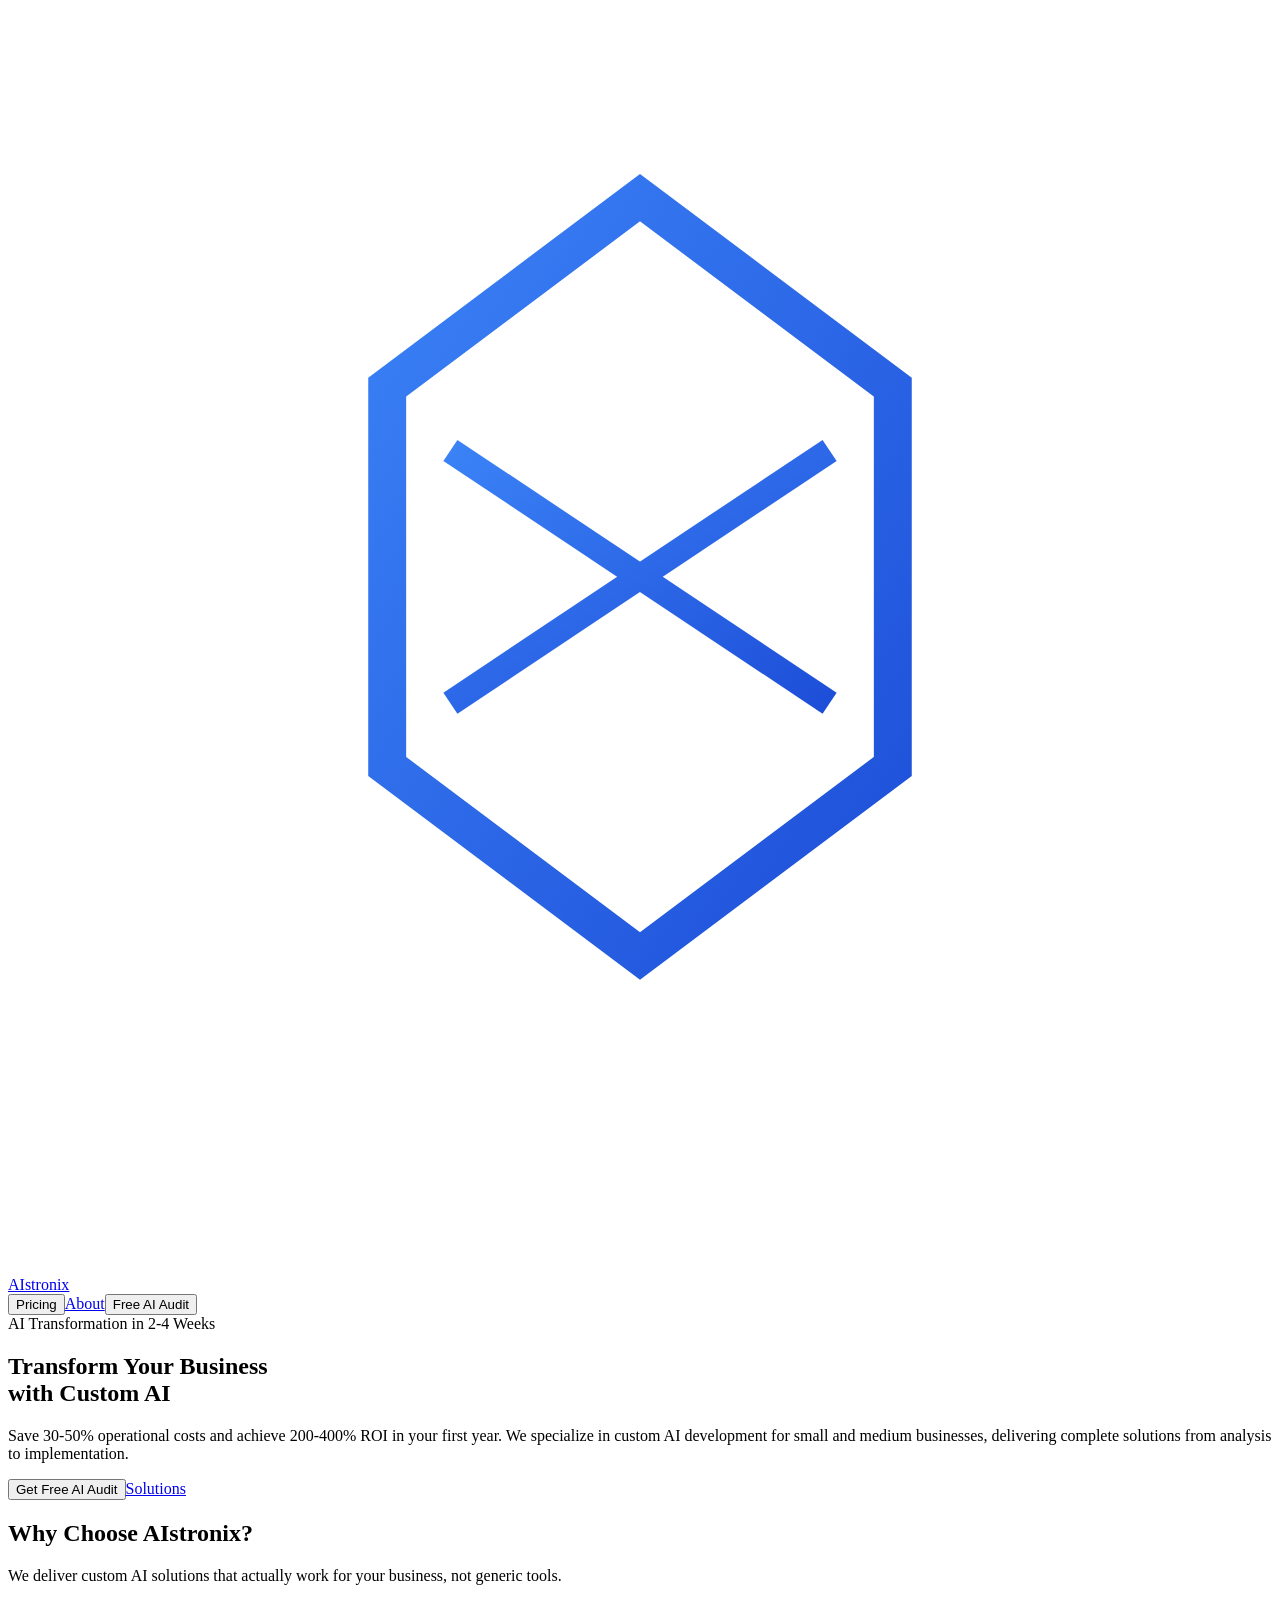
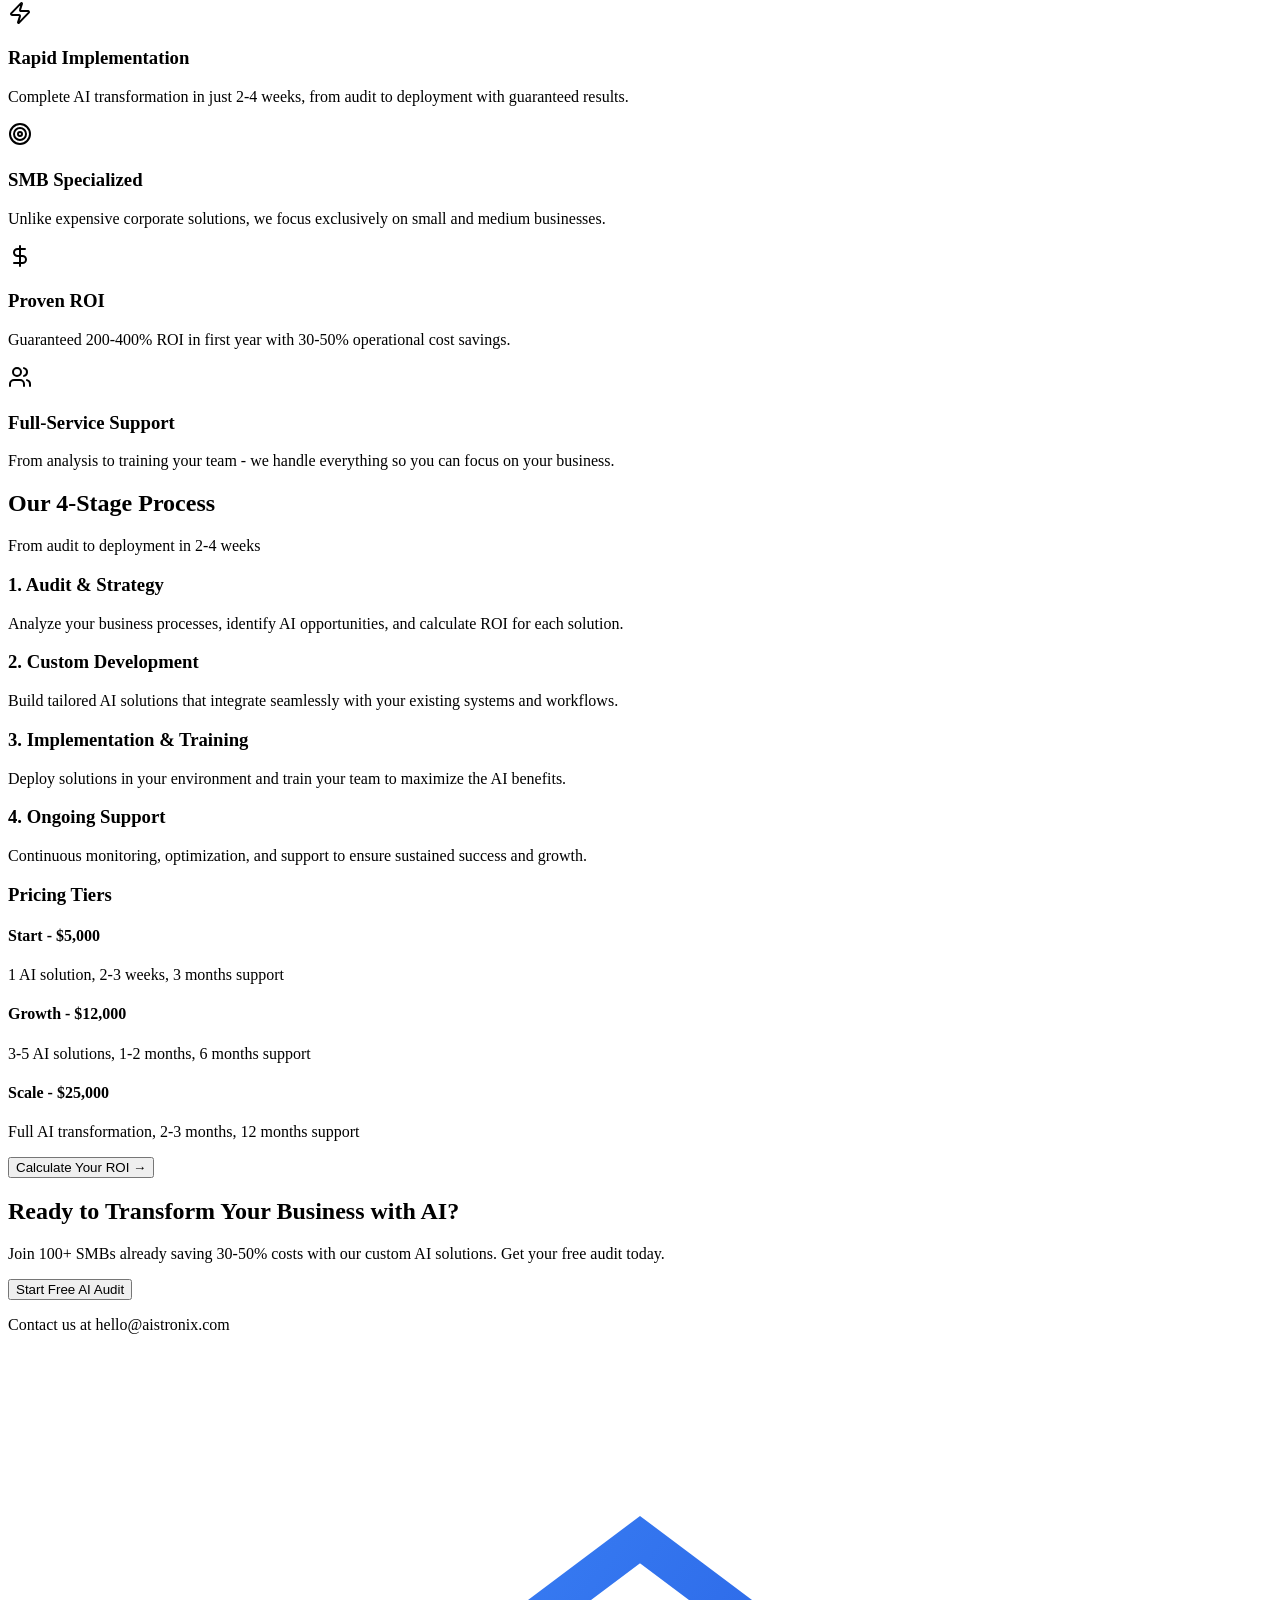
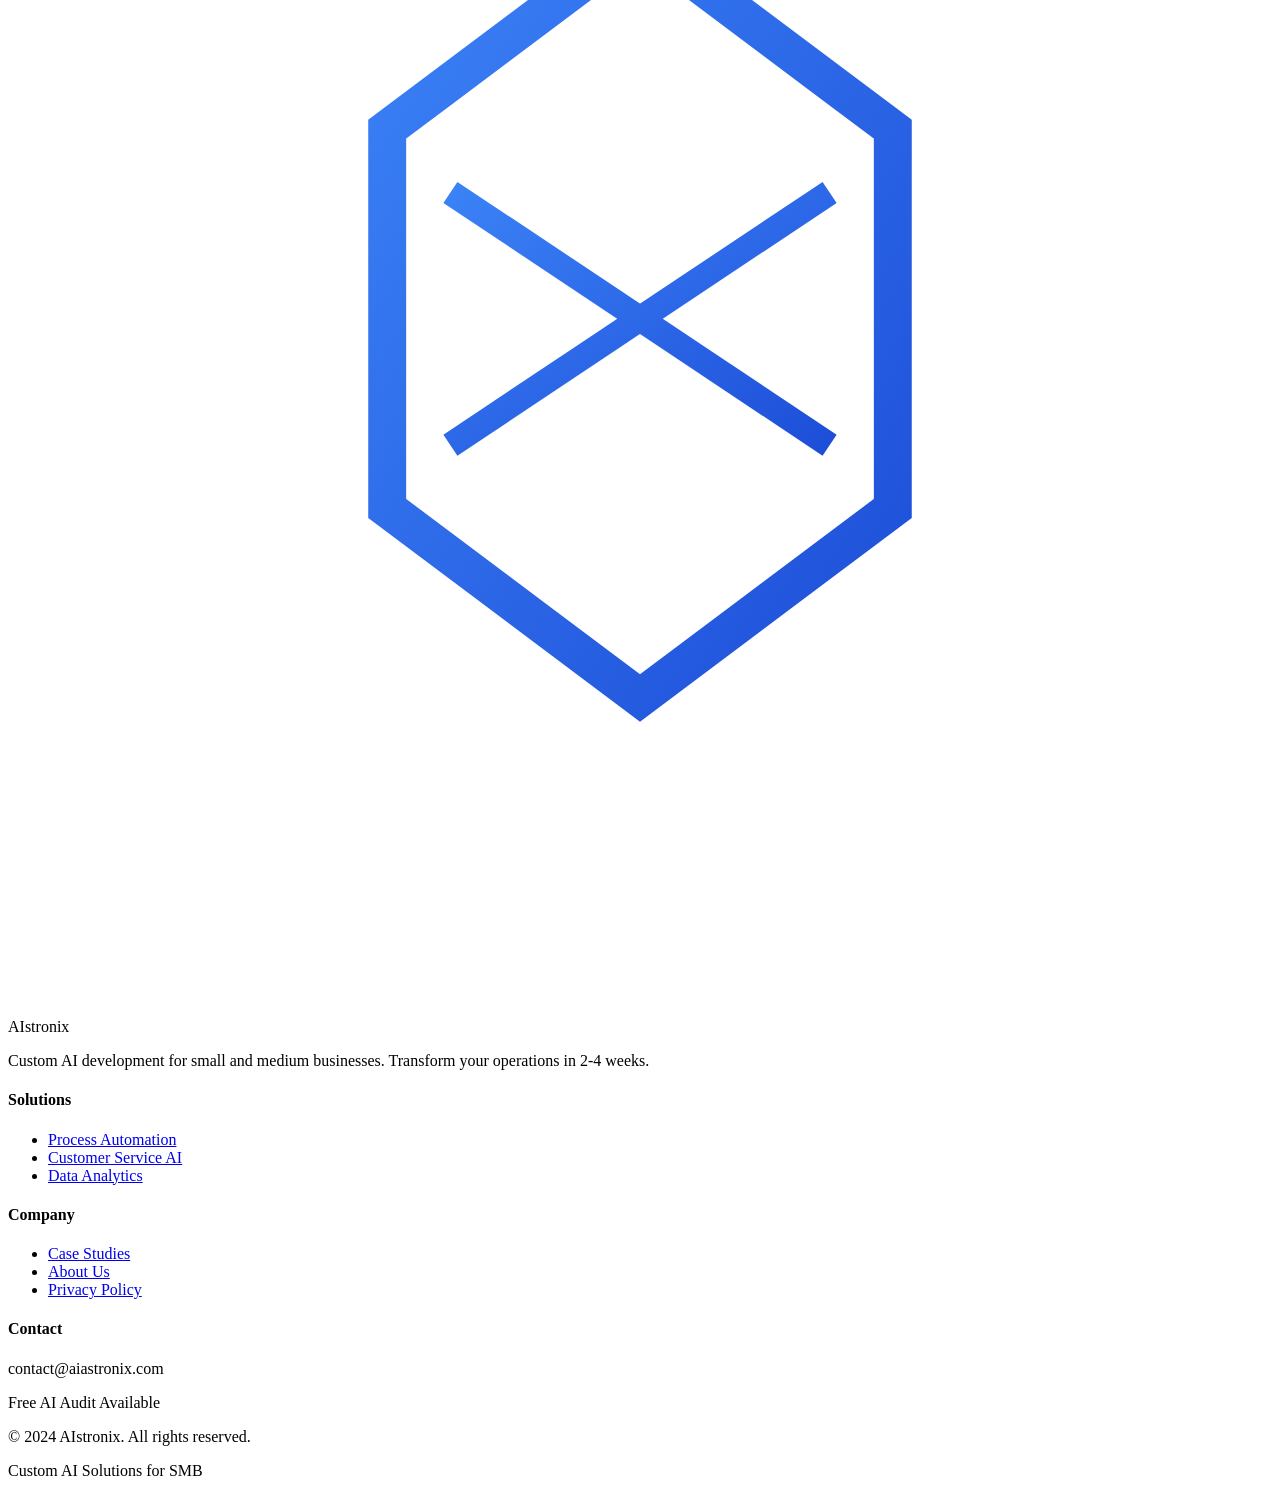
==== commit dd6f83f6: "a" ====
--- a/index.html
+++ b/index.html
@@ -4,4 +4,4 @@
   --font-sans: __variable_82d46a;
   --font-mono: __variable_d0d74c;
 }
-        </style><script src="/aIstronix/_next/static/chunks/polyfills-42372ed130431b0a.js" noModule=""></script></head><body><div class="min-h-screen bg-white"><header class="w-full px-6 py-4 bg-white"><div class="max-w-7xl mx-auto flex items-center justify-between"><a class="flex items-center gap-2" href="/aIstronix"><div class="w-18 h-18 text-blue-700 relative"><svg viewBox="0 0 100 100" class="w-full h-full"><defs><linearGradient id="primaryGradient" x1="0%" y1="0%" x2="100%" y2="100%"><stop offset="0%" stop-color="rgb(59, 130, 246)"></stop><stop offset="100%" stop-color="rgb(29, 78, 216)"></stop></linearGradient></defs><path d="M50 15 L70 30 L70 60 L50 75 L30 60 L30 30 Z" fill="none" stroke="url(#primaryGradient)" stroke-width="3"></path><g stroke="url(#primaryGradient)" stroke-width="2" fill="none"><line x1="35" y1="35" x2="65" y2="55"></line><line x1="65" y1="35" x2="35" y2="55"></line><line x1="50" y1="25" x2="50" y2="65"></line></g></svg></div><span class="text-xl font-semibold text-gray-900">AIstronix</span></a><nav class="hidden md:flex items-center gap-8"><button class="text-gray-600 hover:text-gray-900">Pricing</button><a class="text-gray-600 hover:text-gray-900" href="/aIstronix/about">About</a><button data-slot="button" class="inline-flex items-center justify-center gap-2 whitespace-nowrap rounded-md text-sm font-medium transition-all disabled:pointer-events-none disabled:opacity-50 [&amp;_svg]:pointer-events-none [&amp;_svg:not([class*=&#x27;size-&#x27;])]:size-4 shrink-0 [&amp;_svg]:shrink-0 outline-none focus-visible:border-ring focus-visible:ring-ring/50 focus-visible:ring-[3px] aria-invalid:ring-destructive/20 dark:aria-invalid:ring-destructive/40 aria-invalid:border-destructive text-primary-foreground shadow-xs h-9 px-4 py-2 has-[&gt;svg]:px-3 bg-blue-700 hover:bg-blue-800">Free AI Audit</button></nav></div></header><section class="px-6 py-20 bg-white"><div class="max-w-4xl mx-auto text-center"><div class="inline-flex items-center gap-2 bg-blue-50 text-blue-700 px-4 py-2 rounded-full text-sm mb-8"><span class="w-2 h-2 bg-blue-700 rounded-full"></span>AI Transformation in 2-4 Weeks</div><h1 class="text-5xl md:text-6xl font-bold text-gray-900 mb-6">Transform Your <span class="text-blue-700">Business</span><br/>with <span class="text-blue-700">Custom AI</span></h1><p class="text-xl text-gray-600 mb-10 max-w-2xl mx-auto leading-relaxed">Save 30-50% operational costs and achieve 200-400% ROI in your first year. We specialize in custom AI development for small and medium businesses, delivering complete solutions from analysis to implementation.</p><div class="flex flex-col sm:flex-row gap-4 justify-center"><button data-slot="button" class="inline-flex items-center justify-center gap-2 whitespace-nowrap rounded-md text-sm font-medium transition-all disabled:pointer-events-none disabled:opacity-50 [&amp;_svg]:pointer-events-none [&amp;_svg:not([class*=&#x27;size-&#x27;])]:size-4 shrink-0 [&amp;_svg]:shrink-0 outline-none focus-visible:border-ring focus-visible:ring-ring/50 focus-visible:ring-[3px] aria-invalid:ring-destructive/20 dark:aria-invalid:ring-destructive/40 aria-invalid:border-destructive text-primary-foreground shadow-xs h-9 has-[&gt;svg]:px-3 bg-blue-700 hover:bg-blue-800 px-8 py-3">Get Free AI Audit</button><a data-slot="button" class="inline-flex items-center justify-center gap-2 whitespace-nowrap rounded-md text-sm font-medium transition-all disabled:pointer-events-none disabled:opacity-50 [&amp;_svg]:pointer-events-none [&amp;_svg:not([class*=&#x27;size-&#x27;])]:size-4 shrink-0 [&amp;_svg]:shrink-0 outline-none focus-visible:border-ring focus-visible:ring-ring/50 focus-visible:ring-[3px] aria-invalid:ring-destructive/20 dark:aria-invalid:ring-destructive/40 aria-invalid:border-destructive border shadow-xs hover:bg-accent hover:text-accent-foreground dark:bg-input/30 dark:border-input dark:hover:bg-input/50 h-9 has-[&gt;svg]:px-3 px-8 py-3 bg-transparent" href="/aIstronix/solutions">Solutions</a></div></div></section><section id="pricing-section" class="px-6 py-20 bg-gray-50"><div class="max-w-6xl mx-auto"><div class="text-center mb-16"><h2 class="text-4xl font-bold text-gray-900 mb-4">Why Choose AIstronix?</h2><p class="text-xl text-gray-600 max-w-2xl mx-auto">We deliver custom AI solutions that actually work for your business, not generic tools.</p></div><div class="grid md:grid-cols-2 lg:grid-cols-4 gap-8"><div class="text-center"><div class="w-16 h-16 bg-blue-100 rounded-2xl flex items-center justify-center mx-auto mb-6"><svg xmlns="http://www.w3.org/2000/svg" width="24" height="24" viewBox="0 0 24 24" fill="none" stroke="currentColor" stroke-width="2" stroke-linecap="round" stroke-linejoin="round" class="lucide lucide-zap w-8 h-8 text-blue-700"><path d="M4 14a1 1 0 0 1-.78-1.63l9.9-10.2a.5.5 0 0 1 .86.46l-1.92 6.02A1 1 0 0 0 13 10h7a1 1 0 0 1 .78 1.63l-9.9 10.2a.5.5 0 0 1-.86-.46l1.92-6.02A1 1 0 0 0 11 14z"></path></svg></div><h3 class="text-xl font-semibold text-gray-900 mb-3">Rapid Implementation</h3><p class="text-gray-600 leading-relaxed">Complete AI transformation in just 2-4 weeks, from audit to deployment with guaranteed results.</p></div><div class="text-center"><div class="w-16 h-16 bg-blue-100 rounded-2xl flex items-center justify-center mx-auto mb-6"><svg xmlns="http://www.w3.org/2000/svg" width="24" height="24" viewBox="0 0 24 24" fill="none" stroke="currentColor" stroke-width="2" stroke-linecap="round" stroke-linejoin="round" class="lucide lucide-target w-8 h-8 text-blue-700"><circle cx="12" cy="12" r="10"></circle><circle cx="12" cy="12" r="6"></circle><circle cx="12" cy="12" r="2"></circle></svg></div><h3 class="text-xl font-semibold text-gray-900 mb-3">SMB Specialized</h3><p class="text-gray-600 leading-relaxed">Unlike expensive corporate solutions, we focus exclusively on small and medium businesses.</p></div><div class="text-center"><div class="w-16 h-16 bg-blue-100 rounded-2xl flex items-center justify-center mx-auto mb-6"><svg xmlns="http://www.w3.org/2000/svg" width="24" height="24" viewBox="0 0 24 24" fill="none" stroke="currentColor" stroke-width="2" stroke-linecap="round" stroke-linejoin="round" class="lucide lucide-dollar-sign w-8 h-8 text-blue-700"><line x1="12" x2="12" y1="2" y2="22"></line><path d="M17 5H9.5a3.5 3.5 0 0 0 0 7h5a3.5 3.5 0 0 1 0 7H6"></path></svg></div><h3 class="text-xl font-semibold text-gray-900 mb-3">Proven ROI</h3><p class="text-gray-600 leading-relaxed">Guaranteed 200-400% ROI in first year with 30-50% operational cost savings.</p></div><div class="text-center"><div class="w-16 h-16 bg-blue-100 rounded-2xl flex items-center justify-center mx-auto mb-6"><svg xmlns="http://www.w3.org/2000/svg" width="24" height="24" viewBox="0 0 24 24" fill="none" stroke="currentColor" stroke-width="2" stroke-linecap="round" stroke-linejoin="round" class="lucide lucide-users w-8 h-8 text-blue-700"><path d="M16 21v-2a4 4 0 0 0-4-4H6a4 4 0 0 0-4 4v2"></path><circle cx="9" cy="7" r="4"></circle><path d="M22 21v-2a4 4 0 0 0-3-3.87"></path><path d="M16 3.13a4 4 0 0 1 0 7.75"></path></svg></div><h3 class="text-xl font-semibold text-gray-900 mb-3">Full-Service Support</h3><p class="text-gray-600 leading-relaxed">From analysis to training your team - we handle everything so you can focus on your business.</p></div></div></div></section><section id="process-section" class="px-6 py-20 bg-gray-900 text-white"><div class="max-w-6xl mx-auto"><div class="text-center mb-16"><h2 class="text-4xl font-bold mb-4">Our 4-Stage Process</h2><p class="text-xl text-gray-300">From audit to deployment in 2-4 weeks</p></div><div class="grid lg:grid-cols-2 gap-12 items-start"><div class="space-y-8"><div class="bg-gray-800 p-6 rounded-xl"><h3 class="text-xl font-semibold mb-3">1. Audit &amp; Strategy</h3><p class="text-gray-300 leading-relaxed">Analyze your business processes, identify AI opportunities, and calculate ROI for each solution.</p></div><div class="bg-gray-800 p-6 rounded-xl"><h3 class="text-xl font-semibold mb-3">2. Custom Development</h3><p class="text-gray-300 leading-relaxed">Build tailored AI solutions that integrate seamlessly with your existing systems and workflows.</p></div><div class="bg-gray-800 p-6 rounded-xl"><h3 class="text-xl font-semibold mb-3">3. Implementation &amp; Training</h3><p class="text-gray-300 leading-relaxed">Deploy solutions in your environment and train your team to maximize the AI benefits.</p></div><div class="bg-gray-800 p-6 rounded-xl"><h3 class="text-xl font-semibold mb-3">4. Ongoing Support</h3><p class="text-gray-300 leading-relaxed">Continuous monitoring, optimization, and support to ensure sustained success and growth.</p></div></div><div class="bg-gradient-to-br from-blue-700 to-blue-900 p-8 rounded-2xl"><div class="mb-6"><h3 class="text-2xl font-bold mb-2">Pricing Tiers</h3><div class="space-y-4"><div class="border-b border-blue-400 pb-3"><h4 class="text-lg font-semibold">Start - $5,000</h4><p class="text-blue-100 text-sm">1 AI solution, 2-3 weeks, 3 months support</p></div><div class="border-b border-blue-400 pb-3"><h4 class="text-lg font-semibold">Growth - $12,000</h4><p class="text-blue-100 text-sm">3-5 AI solutions, 1-2 months, 6 months support</p></div><div class="pb-3"><h4 class="text-lg font-semibold">Scale - $25,000</h4><p class="text-blue-100 text-sm">Full AI transformation, 2-3 months, 12 months support</p></div></div><button data-slot="button" class="inline-flex items-center justify-center gap-2 whitespace-nowrap rounded-md text-sm font-medium transition-all disabled:pointer-events-none disabled:opacity-50 [&amp;_svg]:pointer-events-none [&amp;_svg:not([class*=&#x27;size-&#x27;])]:size-4 shrink-0 [&amp;_svg]:shrink-0 outline-none focus-visible:border-ring focus-visible:ring-ring/50 focus-visible:ring-[3px] aria-invalid:ring-destructive/20 dark:aria-invalid:ring-destructive/40 aria-invalid:border-destructive border shadow-xs dark:bg-input/30 dark:border-input dark:hover:bg-input/50 h-9 px-4 py-2 has-[&gt;svg]:px-3 text-white border-white hover:bg-white hover:text-blue-700 mt-4 bg-transparent">Calculate Your ROI →</button></div></div></div></div></section><section class="px-6 py-20 bg-gradient-to-r from-blue-700 to-blue-900 text-white"><div class="max-w-4xl mx-auto text-center"><h2 class="text-4xl md:text-5xl font-bold mb-6">Ready to Transform Your Business with AI?</h2><p class="text-xl text-blue-100 mb-10 max-w-2xl mx-auto">Join 100+ SMBs already saving 30-50% costs with our custom AI solutions. Get your free audit today.</p><button data-slot="button" class="inline-flex items-center justify-center gap-2 whitespace-nowrap rounded-md transition-all disabled:pointer-events-none disabled:opacity-50 [&amp;_svg]:pointer-events-none [&amp;_svg:not([class*=&#x27;size-&#x27;])]:size-4 shrink-0 [&amp;_svg]:shrink-0 outline-none focus-visible:border-ring focus-visible:ring-ring/50 focus-visible:ring-[3px] aria-invalid:ring-destructive/20 dark:aria-invalid:ring-destructive/40 aria-invalid:border-destructive shadow-xs h-9 has-[&gt;svg]:px-3 bg-white text-blue-700 hover:bg-gray-100 px-8 py-3 text-lg font-semibold">Start Free AI Audit</button><p class="text-blue-200 text-sm mt-6">Contact us at hello@aistronix.com</p></div></section><footer class="px-6 py-12 bg-gray-900 text-white"><div class="max-w-6xl mx-auto"><div class="grid md:grid-cols-4 gap-8 mb-8"><div><div class="flex items-center gap-2 mb-4"><div class="w-12 h-12 text-blue-600 relative"><svg viewBox="0 0 100 100" class="w-full h-full"><defs><linearGradient id="primaryGradient" x1="0%" y1="0%" x2="100%" y2="100%"><stop offset="0%" stop-color="rgb(59, 130, 246)"></stop><stop offset="100%" stop-color="rgb(29, 78, 216)"></stop></linearGradient></defs><path d="M50 15 L70 30 L70 60 L50 75 L30 60 L30 30 Z" fill="none" stroke="url(#primaryGradient)" stroke-width="3"></path><g stroke="url(#primaryGradient)" stroke-width="2" fill="none"><line x1="35" y1="35" x2="65" y2="55"></line><line x1="65" y1="35" x2="35" y2="55"></line><line x1="50" y1="25" x2="50" y2="65"></line></g></svg></div><span class="text-lg font-semibold">AIstronix</span></div><p class="text-gray-400 text-sm leading-relaxed">Custom AI development for small and medium businesses. Transform your operations in 2-4 weeks.</p></div><div><h4 class="font-semibold mb-4">Solutions</h4><ul class="space-y-2 text-sm text-gray-400"><li><a href="#" class="hover:text-white">Process Automation</a></li><li><a href="#" class="hover:text-white">Customer Service AI</a></li><li><a href="#" class="hover:text-white">Data Analytics</a></li></ul></div><div><h4 class="font-semibold mb-4">Company</h4><ul class="space-y-2 text-sm text-gray-400"><li><a href="#" class="hover:text-white">Case Studies</a></li><li><a href="#" class="hover:text-white">About Us</a></li><li><a href="#" class="hover:text-white">Privacy Policy</a></li></ul></div><div><h4 class="font-semibold mb-4">Contact</h4><p class="text-sm text-gray-400">hello@aistronix.com</p><p class="text-sm text-gray-400 mt-2">Free AI Audit Available</p></div></div><div class="border-t border-gray-800 pt-8 text-center text-sm text-gray-400"><p>© 2024 AIstronix. All rights reserved.</p><p class="mt-1">Custom AI Solutions for SMB</p></div></div></footer></div><script src="/aIstronix/_next/static/chunks/webpack-67a0a2014ab24af4.js" async=""></script><script>(self.__next_f=self.__next_f||[]).push([0])</script><script>self.__next_f.push([1,"1:\"$Sreact.fragment\"\n2:I[7555,[],\"\"]\n3:I[1295,[],\"\"]\n4:I[6094,[\"535\",\"static/chunks/535-415239fc8aa7d71e.js\",\"974\",\"static/chunks/app/page-8569c80352bbb18e.js\"],\"Header\"]\n5:I[1369,[\"535\",\"static/chunks/535-415239fc8aa7d71e.js\",\"974\",\"static/chunks/app/page-8569c80352bbb18e.js\"],\"HeroSection\"]\n6:I[1029,[\"535\",\"static/chunks/535-415239fc8aa7d71e.js\",\"974\",\"static/chunks/app/page-8569c80352bbb18e.js\"],\"CoreBeliefsSection\"]\n7:I[3857,[\"535\",\"static/chunks/535-415239fc8aa7d71e.js\",\"974\",\"static/chunks/app/page-8569c80352bbb18e.js\"],\"CTASection\"]\n8:I[9665,[],\"OutletBoundary\"]\nb:I[9665,[],\"ViewportBoundary\"]\nd:I[9665,[],\"MetadataBoundary\"]\nf:I[6614,[],\"\"]\n:HL[\"/aIstronix/_next/static/css/abcf9adfb2d07345.css\",\"style\"]\n"])</script><script>self.__next_f.push([1,"0:{\"P\":null,\"b\":\"WEbKeJO-q6HmqnFUgOkGG\",\"p\":\"/aIstronix\",\"c\":[\"\",\"\"],\"i\":false,\"f\":[[[\"\",{\"children\":[\"__PAGE__\",{}]},\"$undefined\",\"$undefined\",true],[\"\",[\"$\",\"$1\",\"c\",{\"children\":[[[\"$\",\"link\",\"0\",{\"rel\":\"stylesheet\",\"href\":\"/aIstronix/_next/static/css/abcf9adfb2d07345.css\",\"precedence\":\"next\",\"crossOrigin\":\"$undefined\",\"nonce\":\"$undefined\"}]],[\"$\",\"html\",null,{\"lang\":\"en\",\"children\":[[\"$\",\"head\",null,{\"children\":[\"$\",\"style\",null,{\"children\":\"\\nhtml {\\n  font-family: 'GeistSans', 'GeistSans Fallback';\\n  --font-sans: __variable_82d46a;\\n  --font-mono: __variable_d0d74c;\\n}\\n        \"}]}],[\"$\",\"body\",null,{\"children\":[\"$\",\"$L2\",null,{\"parallelRouterKey\":\"children\",\"error\":\"$undefined\",\"errorStyles\":\"$undefined\",\"errorScripts\":\"$undefined\",\"template\":[\"$\",\"$L3\",null,{}],\"templateStyles\":\"$undefined\",\"templateScripts\":\"$undefined\",\"notFound\":[[[\"$\",\"title\",null,{\"children\":\"404: This page could not be found.\"}],[\"$\",\"div\",null,{\"style\":{\"fontFamily\":\"system-ui,\\\"Segoe UI\\\",Roboto,Helvetica,Arial,sans-serif,\\\"Apple Color Emoji\\\",\\\"Segoe UI Emoji\\\"\",\"height\":\"100vh\",\"textAlign\":\"center\",\"display\":\"flex\",\"flexDirection\":\"column\",\"alignItems\":\"center\",\"justifyContent\":\"center\"},\"children\":[\"$\",\"div\",null,{\"children\":[[\"$\",\"style\",null,{\"dangerouslySetInnerHTML\":{\"__html\":\"body{color:#000;background:#fff;margin:0}.next-error-h1{border-right:1px solid rgba(0,0,0,.3)}@media (prefers-color-scheme:dark){body{color:#fff;background:#000}.next-error-h1{border-right:1px solid rgba(255,255,255,.3)}}\"}}],[\"$\",\"h1\",null,{\"className\":\"next-error-h1\",\"style\":{\"display\":\"inline-block\",\"margin\":\"0 20px 0 0\",\"padding\":\"0 23px 0 0\",\"fontSize\":24,\"fontWeight\":500,\"verticalAlign\":\"top\",\"lineHeight\":\"49px\"},\"children\":404}],[\"$\",\"div\",null,{\"style\":{\"display\":\"inline-block\"},\"children\":[\"$\",\"h2\",null,{\"style\":{\"fontSize\":14,\"fontWeight\":400,\"lineHeight\":\"49px\",\"margin\":0},\"children\":\"This page could not be found.\"}]}]]}]}]],[]],\"forbidden\":\"$undefined\",\"unauthorized\":\"$undefined\"}]}]]}]]}],{\"children\":[\"__PAGE__\",[\"$\",\"$1\",\"c\",{\"children\":[[\"$\",\"div\",null,{\"className\":\"min-h-screen bg-white\",\"children\":[[\"$\",\"$L4\",null,{}],[\"$\",\"$L5\",null,{}],[\"$\",\"section\",null,{\"id\":\"pricing-section\",\"className\":\"px-6 py-20 bg-gray-50\",\"children\":[\"$\",\"div\",null,{\"className\":\"max-w-6xl mx-auto\",\"children\":[[\"$\",\"div\",null,{\"className\":\"text-center mb-16\",\"children\":[[\"$\",\"h2\",null,{\"className\":\"text-4xl font-bold text-gray-900 mb-4\",\"children\":\"Why Choose AIstronix?\"}],[\"$\",\"p\",null,{\"className\":\"text-xl text-gray-600 max-w-2xl mx-auto\",\"children\":\"We deliver custom AI solutions that actually work for your business, not generic tools.\"}]]}],[\"$\",\"div\",null,{\"className\":\"grid md:grid-cols-2 lg:grid-cols-4 gap-8\",\"children\":[[\"$\",\"div\",\"0\",{\"className\":\"text-center\",\"children\":[[\"$\",\"div\",null,{\"className\":\"w-16 h-16 bg-blue-100 rounded-2xl flex items-center justify-center mx-auto mb-6\",\"children\":[\"$\",\"svg\",null,{\"ref\":\"$undefined\",\"xmlns\":\"http://www.w3.org/2000/svg\",\"width\":24,\"height\":24,\"viewBox\":\"0 0 24 24\",\"fill\":\"none\",\"stroke\":\"currentColor\",\"strokeWidth\":2,\"strokeLinecap\":\"round\",\"strokeLinejoin\":\"round\",\"className\":\"lucide lucide-zap w-8 h-8 text-blue-700\",\"children\":[[\"$\",\"path\",\"1xq2db\",{\"d\":\"M4 14a1 1 0 0 1-.78-1.63l9.9-10.2a.5.5 0 0 1 .86.46l-1.92 6.02A1 1 0 0 0 13 10h7a1 1 0 0 1 .78 1.63l-9.9 10.2a.5.5 0 0 1-.86-.46l1.92-6.02A1 1 0 0 0 11 14z\"}],\"$undefined\"]}]}],[\"$\",\"h3\",null,{\"className\":\"text-xl font-semibold text-gray-900 mb-3\",\"children\":\"Rapid Implementation\"}],[\"$\",\"p\",null,{\"className\":\"text-gray-600 leading-relaxed\",\"children\":\"Complete AI transformation in just 2-4 weeks, from audit to deployment with guaranteed results.\"}]]}],[\"$\",\"div\",\"1\",{\"className\":\"text-center\",\"children\":[[\"$\",\"div\",null,{\"className\":\"w-16 h-16 bg-blue-100 rounded-2xl flex items-center justify-center mx-auto mb-6\",\"children\":[\"$\",\"svg\",null,{\"ref\":\"$undefined\",\"xmlns\":\"http://www.w3.org/2000/svg\",\"width\":24,\"height\":24,\"viewBox\":\"0 0 24 24\",\"fill\":\"none\",\"stroke\":\"currentColor\",\"strokeWidth\":2,\"strokeLinecap\":\"round\",\"strokeLinejoin\":\"round\",\"className\":\"lucide lucide-target w-8 h-8 text-blue-700\",\"children\":[[\"$\",\"circle\",\"1mglay\",{\"cx\":\"12\",\"cy\":\"12\",\"r\":\"10\"}],[\"$\",\"circle\",\"1vlfrh\",{\"cx\":\"12\",\"cy\":\"12\",\"r\":\"6\"}],[\"$\",\"circle\",\"1c9p78\",{\"cx\":\"12\",\"cy\":\"12\",\"r\":\"2\"}],\"$undefined\"]}]}],[\"$\",\"h3\",null,{\"className\":\"text-xl font-semibold text-gray-900 mb-3\",\"children\":\"SMB Specialized\"}],[\"$\",\"p\",null,{\"className\":\"text-gray-600 leading-relaxed\",\"children\":\"Unlike expensive corporate solutions, we focus exclusively on small and medium businesses.\"}]]}],[\"$\",\"div\",\"2\",{\"className\":\"text-center\",\"children\":[[\"$\",\"div\",null,{\"className\":\"w-16 h-16 bg-blue-100 rounded-2xl flex items-center justify-center mx-auto mb-6\",\"children\":[\"$\",\"svg\",null,{\"ref\":\"$undefined\",\"xmlns\":\"http://www.w3.org/2000/svg\",\"width\":24,\"height\":24,\"viewBox\":\"0 0 24 24\",\"fill\":\"none\",\"stroke\":\"currentColor\",\"strokeWidth\":2,\"strokeLinecap\":\"round\",\"strokeLinejoin\":\"round\",\"className\":\"lucide lucide-dollar-sign w-8 h-8 text-blue-700\",\"children\":[[\"$\",\"line\",\"7eqyqh\",{\"x1\":\"12\",\"x2\":\"12\",\"y1\":\"2\",\"y2\":\"22\"}],[\"$\",\"path\",\"1b0p4s\",{\"d\":\"M17 5H9.5a3.5 3.5 0 0 0 0 7h5a3.5 3.5 0 0 1 0 7H6\"}],\"$undefined\"]}]}],[\"$\",\"h3\",null,{\"className\":\"text-xl font-semibold text-gray-900 mb-3\",\"children\":\"Proven ROI\"}],[\"$\",\"p\",null,{\"className\":\"text-gray-600 leading-relaxed\",\"children\":\"Guaranteed 200-400% ROI in first year with 30-50% operational cost savings.\"}]]}],[\"$\",\"div\",\"3\",{\"className\":\"text-center\",\"children\":[[\"$\",\"div\",null,{\"className\":\"w-16 h-16 bg-blue-100 rounded-2xl flex items-center justify-center mx-auto mb-6\",\"children\":[\"$\",\"svg\",null,{\"ref\":\"$undefined\",\"xmlns\":\"http://www.w3.org/2000/svg\",\"width\":24,\"height\":24,\"viewBox\":\"0 0 24 24\",\"fill\":\"none\",\"stroke\":\"currentColor\",\"strokeWidth\":2,\"strokeLinecap\":\"round\",\"strokeLinejoin\":\"round\",\"className\":\"lucide lucide-users w-8 h-8 text-blue-700\",\"children\":[[\"$\",\"path\",\"1yyitq\",{\"d\":\"M16 21v-2a4 4 0 0 0-4-4H6a4 4 0 0 0-4 4v2\"}],[\"$\",\"circle\",\"nufk8\",{\"cx\":\"9\",\"cy\":\"7\",\"r\":\"4\"}],[\"$\",\"path\",\"kshegd\",{\"d\":\"M22 21v-2a4 4 0 0 0-3-3.87\"}],[\"$\",\"path\",\"1da9ce\",{\"d\":\"M16 3.13a4 4 0 0 1 0 7.75\"}],\"$undefined\"]}]}],[\"$\",\"h3\",null,{\"className\":\"text-xl font-semibold text-gray-900 mb-3\",\"children\":\"Full-Service Support\"}],[\"$\",\"p\",null,{\"className\":\"text-gray-600 leading-relaxed\",\"children\":\"From analysis to training your team - we handle everything so you can focus on your business.\"}]]}]]}]]}]}],[\"$\",\"$L6\",null,{}],[\"$\",\"$L7\",null,{}],[\"$\",\"footer\",null,{\"className\":\"px-6 py-12 bg-gray-900 text-white\",\"children\":[\"$\",\"div\",null,{\"className\":\"max-w-6xl mx-auto\",\"children\":[[\"$\",\"div\",null,{\"className\":\"grid md:grid-cols-4 gap-8 mb-8\",\"children\":[[\"$\",\"div\",null,{\"children\":[[\"$\",\"div\",null,{\"className\":\"flex items-center gap-2 mb-4\",\"children\":[[\"$\",\"div\",null,{\"className\":\"w-12 h-12 text-blue-600 relative\",\"children\":[\"$\",\"svg\",null,{\"viewBox\":\"0 0 100 100\",\"className\":\"w-full h-full\",\"children\":[[\"$\",\"defs\",null,{\"children\":[\"$\",\"linearGradient\",null,{\"id\":\"primaryGradient\",\"x1\":\"0%\",\"y1\":\"0%\",\"x2\":\"100%\",\"y2\":\"100%\",\"children\":[[\"$\",\"stop\",null,{\"offset\":\"0%\",\"stopColor\":\"rgb(59, 130, 246)\"}],[\"$\",\"stop\",null,{\"offset\":\"100%\",\"stopColor\":\"rgb(29, 78, 216)\"}]]}]}],[\"$\",\"path\",null,{\"d\":\"M50 15 L70 30 L70 60 L50 75 L30 60 L30 30 Z\",\"fill\":\"none\",\"stroke\":\"url(#primaryGradient)\",\"strokeWidth\":\"3\"}],[\"$\",\"g\",null,{\"stroke\":\"url(#primaryGradient)\",\"strokeWidth\":\"2\",\"fill\":\"none\",\"children\":[[\"$\",\"line\",null,{\"x1\":\"35\",\"y1\":\"35\",\"x2\":\"65\",\"y2\":\"55\"}],[\"$\",\"line\",null,{\"x1\":\"65\",\"y1\":\"35\",\"x2\":\"35\",\"y2\":\"55\"}],[\"$\",\"line\",null,{\"x1\":\"50\",\"y1\":\"25\",\"x2\":\"50\",\"y2\":\"65\"}]]}]]}]}],[\"$\",\"span\",null,{\"className\":\"text-lg font-semibold\",\"children\":\"AIstronix\"}]]}],[\"$\",\"p\",null,{\"className\":\"text-gray-400 text-sm leading-relaxed\",\"children\":\"Custom AI development for small and medium businesses. Transform your operations in 2-4 weeks.\"}]]}],[\"$\",\"div\",null,{\"children\":[[\"$\",\"h4\",null,{\"className\":\"font-semibold mb-4\",\"children\":\"Solutions\"}],[\"$\",\"ul\",null,{\"className\":\"space-y-2 text-sm text-gray-400\",\"children\":[[\"$\",\"li\",null,{\"children\":[\"$\",\"a\",null,{\"href\":\"#\",\"className\":\"hover:text-white\",\"children\":\"Process Automation\"}]}],[\"$\",\"li\",null,{\"children\":[\"$\",\"a\",null,{\"href\":\"#\",\"className\":\"hover:text-white\",\"children\":\"Customer Service AI\"}]}],[\"$\",\"li\",null,{\"children\":[\"$\",\"a\",null,{\"href\":\"#\",\"className\":\"hover:text-white\",\"children\":\"Data Analytics\"}]}]]}]]}],[\"$\",\"div\",null,{\"children\":[[\"$\",\"h4\",null,{\"className\":\"font-semibold mb-4\",\"children\":\"Company\"}],[\"$\",\"ul\",null,{\"className\":\"space-y-2 text-sm text-gray-400\",\"children\":[[\"$\",\"li\",null,{\"children\":[\"$\",\"a\",null,{\"href\":\"#\",\"className\":\"hover:text-white\",\"children\":\"Case Studies\"}]}],[\"$\",\"li\",null,{\"children\":[\"$\",\"a\",null,{\"href\":\"#\",\"className\":\"hover:text-white\",\"children\":\"About Us\"}]}],[\"$\",\"li\",null,{\"children\":[\"$\",\"a\",null,{\"href\":\"#\",\"className\":\"hover:text-white\",\"children\":\"Privacy Policy\"}]}]]}]]}],[\"$\",\"div\",null,{\"children\":[[\"$\",\"h4\",null,{\"className\":\"font-semibold mb-4\",\"children\":\"Contact\"}],[\"$\",\"p\",null,{\"className\":\"text-sm text-gray-400\",\"children\":\"hello@aistronix.com\"}],[\"$\",\"p\",null,{\"className\":\"text-sm text-gray-400 mt-2\",\"children\":\"Free AI Audit Available\"}]]}]]}],[\"$\",\"div\",null,{\"className\":\"border-t border-gray-800 pt-8 text-center text-sm text-gray-400\",\"children\":[[\"$\",\"p\",null,{\"children\":\"© 2024 AIstronix. All rights reserved.\"}],[\"$\",\"p\",null,{\"className\":\"mt-1\",\"children\":\"Custom AI Solutions for SMB\"}]]}]]}]}]]}],\"$undefined\",null,[\"$\",\"$L8\",null,{\"children\":[\"$L9\",\"$La\",null]}]]}],{},null,false]},null,false],[\"$\",\"$1\",\"h\",{\"children\":[null,[\"$\",\"$1\",\"v--wTKFcCDzPyExxeYjx8\",{\"children\":[[\"$\",\"$Lb\",null,{\"children\":\"$Lc\"}],null]}],[\"$\",\"$Ld\",null,{\"children\":\"$Le\"}]]}],false]],\"m\":\"$undefined\",\"G\":[\"$f\",\"$undefined\"],\"s\":false,\"S\":true}\n"])</script><script>self.__next_f.push([1,"c:[[\"$\",\"meta\",\"0\",{\"charSet\":\"utf-8\"}],[\"$\",\"meta\",\"1\",{\"name\":\"viewport\",\"content\":\"width=device-width, initial-scale=1\"}]]\n9:null\n"])</script><script>self.__next_f.push([1,"a:null\ne:[[\"$\",\"title\",\"0\",{\"children\":\"AIstronix - Custom AI Development for SMB\"}],[\"$\",\"meta\",\"1\",{\"name\":\"description\",\"content\":\"Transform your business with custom AI solutions. 30-50% cost savings, 200-400% ROI in first year. Full AI implementation in 2-4 weeks.\"}],[\"$\",\"meta\",\"2\",{\"name\":\"generator\",\"content\":\"v0.app\"}]]\n"])</script></body></html>+        </style><script src="/aIstronix/_next/static/chunks/polyfills-42372ed130431b0a.js" noModule=""></script></head><body><div class="min-h-screen bg-white"><header class="w-full px-6 py-4 bg-white"><div class="max-w-7xl mx-auto flex items-center justify-between"><a class="flex items-center gap-2" href="/aIstronix"><div class="w-18 h-18 text-blue-700 relative"><svg viewBox="0 0 100 100" class="w-full h-full"><defs><linearGradient id="primaryGradient" x1="0%" y1="0%" x2="100%" y2="100%"><stop offset="0%" stop-color="rgb(59, 130, 246)"></stop><stop offset="100%" stop-color="rgb(29, 78, 216)"></stop></linearGradient></defs><path d="M50 15 L70 30 L70 60 L50 75 L30 60 L30 30 Z" fill="none" stroke="url(#primaryGradient)" stroke-width="3"></path><g stroke="url(#primaryGradient)" stroke-width="2" fill="none"><line x1="35" y1="35" x2="65" y2="55"></line><line x1="65" y1="35" x2="35" y2="55"></line><line x1="50" y1="25" x2="50" y2="65"></line></g></svg></div><span class="text-xl font-semibold text-gray-900">AIstronix</span></a><nav class="hidden md:flex items-center gap-8"><button class="text-gray-600 hover:text-gray-900">Pricing</button><a class="text-gray-600 hover:text-gray-900" href="/aIstronix/about">About</a><button data-slot="button" class="inline-flex items-center justify-center gap-2 whitespace-nowrap rounded-md text-sm font-medium transition-all disabled:pointer-events-none disabled:opacity-50 [&amp;_svg]:pointer-events-none [&amp;_svg:not([class*=&#x27;size-&#x27;])]:size-4 shrink-0 [&amp;_svg]:shrink-0 outline-none focus-visible:border-ring focus-visible:ring-ring/50 focus-visible:ring-[3px] aria-invalid:ring-destructive/20 dark:aria-invalid:ring-destructive/40 aria-invalid:border-destructive text-primary-foreground shadow-xs h-9 px-4 py-2 has-[&gt;svg]:px-3 bg-blue-700 hover:bg-blue-800">Free AI Audit</button></nav></div></header><section class="px-6 py-20 bg-white"><div class="max-w-4xl mx-auto text-center"><div class="inline-flex items-center gap-2 bg-blue-50 text-blue-700 px-4 py-2 rounded-full text-sm mb-8"><span class="w-2 h-2 bg-blue-700 rounded-full"></span>AI Transformation in 2-4 Weeks</div><h1 class="text-5xl md:text-6xl font-bold text-gray-900 mb-6">Transform Your <span class="text-blue-700">Business</span><br/>with <span class="text-blue-700">Custom AI</span></h1><p class="text-xl text-gray-600 mb-10 max-w-2xl mx-auto leading-relaxed">Save 30-50% operational costs and achieve 200-400% ROI in your first year. We specialize in custom AI development for small and medium businesses, delivering complete solutions from analysis to implementation.</p><div class="flex flex-col sm:flex-row gap-4 justify-center"><button data-slot="button" class="inline-flex items-center justify-center gap-2 whitespace-nowrap rounded-md text-sm font-medium transition-all disabled:pointer-events-none disabled:opacity-50 [&amp;_svg]:pointer-events-none [&amp;_svg:not([class*=&#x27;size-&#x27;])]:size-4 shrink-0 [&amp;_svg]:shrink-0 outline-none focus-visible:border-ring focus-visible:ring-ring/50 focus-visible:ring-[3px] aria-invalid:ring-destructive/20 dark:aria-invalid:ring-destructive/40 aria-invalid:border-destructive text-primary-foreground shadow-xs h-9 has-[&gt;svg]:px-3 bg-blue-700 hover:bg-blue-800 px-8 py-3">Get Free AI Audit</button><a data-slot="button" class="inline-flex items-center justify-center gap-2 whitespace-nowrap rounded-md text-sm font-medium transition-all disabled:pointer-events-none disabled:opacity-50 [&amp;_svg]:pointer-events-none [&amp;_svg:not([class*=&#x27;size-&#x27;])]:size-4 shrink-0 [&amp;_svg]:shrink-0 outline-none focus-visible:border-ring focus-visible:ring-ring/50 focus-visible:ring-[3px] aria-invalid:ring-destructive/20 dark:aria-invalid:ring-destructive/40 aria-invalid:border-destructive border shadow-xs hover:bg-accent hover:text-accent-foreground dark:bg-input/30 dark:border-input dark:hover:bg-input/50 h-9 has-[&gt;svg]:px-3 px-8 py-3 bg-transparent" href="/aIstronix/solutions">Solutions</a></div></div></section><section id="pricing-section" class="px-6 py-20 bg-gray-50"><div class="max-w-6xl mx-auto"><div class="text-center mb-16"><h2 class="text-4xl font-bold text-gray-900 mb-4">Why Choose AIstronix?</h2><p class="text-xl text-gray-600 max-w-2xl mx-auto">We deliver custom AI solutions that actually work for your business, not generic tools.</p></div><div class="grid md:grid-cols-2 lg:grid-cols-4 gap-8"><div class="text-center"><div class="w-16 h-16 bg-blue-100 rounded-2xl flex items-center justify-center mx-auto mb-6"><svg xmlns="http://www.w3.org/2000/svg" width="24" height="24" viewBox="0 0 24 24" fill="none" stroke="currentColor" stroke-width="2" stroke-linecap="round" stroke-linejoin="round" class="lucide lucide-zap w-8 h-8 text-blue-700"><path d="M4 14a1 1 0 0 1-.78-1.63l9.9-10.2a.5.5 0 0 1 .86.46l-1.92 6.02A1 1 0 0 0 13 10h7a1 1 0 0 1 .78 1.63l-9.9 10.2a.5.5 0 0 1-.86-.46l1.92-6.02A1 1 0 0 0 11 14z"></path></svg></div><h3 class="text-xl font-semibold text-gray-900 mb-3">Rapid Implementation</h3><p class="text-gray-600 leading-relaxed">Complete AI transformation in just 2-4 weeks, from audit to deployment with guaranteed results.</p></div><div class="text-center"><div class="w-16 h-16 bg-blue-100 rounded-2xl flex items-center justify-center mx-auto mb-6"><svg xmlns="http://www.w3.org/2000/svg" width="24" height="24" viewBox="0 0 24 24" fill="none" stroke="currentColor" stroke-width="2" stroke-linecap="round" stroke-linejoin="round" class="lucide lucide-target w-8 h-8 text-blue-700"><circle cx="12" cy="12" r="10"></circle><circle cx="12" cy="12" r="6"></circle><circle cx="12" cy="12" r="2"></circle></svg></div><h3 class="text-xl font-semibold text-gray-900 mb-3">SMB Specialized</h3><p class="text-gray-600 leading-relaxed">Unlike expensive corporate solutions, we focus exclusively on small and medium businesses.</p></div><div class="text-center"><div class="w-16 h-16 bg-blue-100 rounded-2xl flex items-center justify-center mx-auto mb-6"><svg xmlns="http://www.w3.org/2000/svg" width="24" height="24" viewBox="0 0 24 24" fill="none" stroke="currentColor" stroke-width="2" stroke-linecap="round" stroke-linejoin="round" class="lucide lucide-dollar-sign w-8 h-8 text-blue-700"><line x1="12" x2="12" y1="2" y2="22"></line><path d="M17 5H9.5a3.5 3.5 0 0 0 0 7h5a3.5 3.5 0 0 1 0 7H6"></path></svg></div><h3 class="text-xl font-semibold text-gray-900 mb-3">Proven ROI</h3><p class="text-gray-600 leading-relaxed">Guaranteed 200-400% ROI in first year with 30-50% operational cost savings.</p></div><div class="text-center"><div class="w-16 h-16 bg-blue-100 rounded-2xl flex items-center justify-center mx-auto mb-6"><svg xmlns="http://www.w3.org/2000/svg" width="24" height="24" viewBox="0 0 24 24" fill="none" stroke="currentColor" stroke-width="2" stroke-linecap="round" stroke-linejoin="round" class="lucide lucide-users w-8 h-8 text-blue-700"><path d="M16 21v-2a4 4 0 0 0-4-4H6a4 4 0 0 0-4 4v2"></path><circle cx="9" cy="7" r="4"></circle><path d="M22 21v-2a4 4 0 0 0-3-3.87"></path><path d="M16 3.13a4 4 0 0 1 0 7.75"></path></svg></div><h3 class="text-xl font-semibold text-gray-900 mb-3">Full-Service Support</h3><p class="text-gray-600 leading-relaxed">From analysis to training your team - we handle everything so you can focus on your business.</p></div></div></div></section><section id="process-section" class="px-6 py-20 bg-gray-900 text-white"><div class="max-w-6xl mx-auto"><div class="text-center mb-16"><h2 class="text-4xl font-bold mb-4">Our 4-Stage Process</h2><p class="text-xl text-gray-300">From audit to deployment in 2-4 weeks</p></div><div class="grid lg:grid-cols-2 gap-12 items-start"><div class="space-y-8"><div class="bg-gray-800 p-6 rounded-xl"><h3 class="text-xl font-semibold mb-3">1. Audit &amp; Strategy</h3><p class="text-gray-300 leading-relaxed">Analyze your business processes, identify AI opportunities, and calculate ROI for each solution.</p></div><div class="bg-gray-800 p-6 rounded-xl"><h3 class="text-xl font-semibold mb-3">2. Custom Development</h3><p class="text-gray-300 leading-relaxed">Build tailored AI solutions that integrate seamlessly with your existing systems and workflows.</p></div><div class="bg-gray-800 p-6 rounded-xl"><h3 class="text-xl font-semibold mb-3">3. Implementation &amp; Training</h3><p class="text-gray-300 leading-relaxed">Deploy solutions in your environment and train your team to maximize the AI benefits.</p></div><div class="bg-gray-800 p-6 rounded-xl"><h3 class="text-xl font-semibold mb-3">4. Ongoing Support</h3><p class="text-gray-300 leading-relaxed">Continuous monitoring, optimization, and support to ensure sustained success and growth.</p></div></div><div class="bg-gradient-to-br from-blue-700 to-blue-900 p-8 rounded-2xl"><div class="mb-6"><h3 class="text-2xl font-bold mb-2">Pricing Tiers</h3><div class="space-y-4"><div class="border-b border-blue-400 pb-3"><h4 class="text-lg font-semibold">Start - $5,000</h4><p class="text-blue-100 text-sm">1 AI solution, 2-3 weeks, 3 months support</p></div><div class="border-b border-blue-400 pb-3"><h4 class="text-lg font-semibold">Growth - $12,000</h4><p class="text-blue-100 text-sm">3-5 AI solutions, 1-2 months, 6 months support</p></div><div class="pb-3"><h4 class="text-lg font-semibold">Scale - $25,000</h4><p class="text-blue-100 text-sm">Full AI transformation, 2-3 months, 12 months support</p></div></div><button data-slot="button" class="inline-flex items-center justify-center gap-2 whitespace-nowrap rounded-md text-sm font-medium transition-all disabled:pointer-events-none disabled:opacity-50 [&amp;_svg]:pointer-events-none [&amp;_svg:not([class*=&#x27;size-&#x27;])]:size-4 shrink-0 [&amp;_svg]:shrink-0 outline-none focus-visible:border-ring focus-visible:ring-ring/50 focus-visible:ring-[3px] aria-invalid:ring-destructive/20 dark:aria-invalid:ring-destructive/40 aria-invalid:border-destructive border shadow-xs dark:bg-input/30 dark:border-input dark:hover:bg-input/50 h-9 px-4 py-2 has-[&gt;svg]:px-3 text-white border-white hover:bg-white hover:text-blue-700 mt-4 bg-transparent">Calculate Your ROI →</button></div></div></div></div></section><section class="px-6 py-20 bg-gradient-to-r from-blue-700 to-blue-900 text-white"><div class="max-w-4xl mx-auto text-center"><h2 class="text-4xl md:text-5xl font-bold mb-6">Ready to Transform Your Business with AI?</h2><p class="text-xl text-blue-100 mb-10 max-w-2xl mx-auto">Join 100+ SMBs already saving 30-50% costs with our custom AI solutions. Get your free audit today.</p><button data-slot="button" class="inline-flex items-center justify-center gap-2 whitespace-nowrap rounded-md transition-all disabled:pointer-events-none disabled:opacity-50 [&amp;_svg]:pointer-events-none [&amp;_svg:not([class*=&#x27;size-&#x27;])]:size-4 shrink-0 [&amp;_svg]:shrink-0 outline-none focus-visible:border-ring focus-visible:ring-ring/50 focus-visible:ring-[3px] aria-invalid:ring-destructive/20 dark:aria-invalid:ring-destructive/40 aria-invalid:border-destructive shadow-xs h-9 has-[&gt;svg]:px-3 bg-white text-blue-700 hover:bg-gray-100 px-8 py-3 text-lg font-semibold">Start Free AI Audit</button><p class="text-blue-200 text-sm mt-6">Contact us at hello@aistronix.com</p></div></section><footer class="px-6 py-12 bg-gray-900 text-white"><div class="max-w-6xl mx-auto"><div class="grid md:grid-cols-4 gap-8 mb-8"><div><div class="flex items-center gap-2 mb-4"><div class="w-12 h-12 text-blue-600 relative"><svg viewBox="0 0 100 100" class="w-full h-full"><defs><linearGradient id="primaryGradient" x1="0%" y1="0%" x2="100%" y2="100%"><stop offset="0%" stop-color="rgb(59, 130, 246)"></stop><stop offset="100%" stop-color="rgb(29, 78, 216)"></stop></linearGradient></defs><path d="M50 15 L70 30 L70 60 L50 75 L30 60 L30 30 Z" fill="none" stroke="url(#primaryGradient)" stroke-width="3"></path><g stroke="url(#primaryGradient)" stroke-width="2" fill="none"><line x1="35" y1="35" x2="65" y2="55"></line><line x1="65" y1="35" x2="35" y2="55"></line><line x1="50" y1="25" x2="50" y2="65"></line></g></svg></div><span class="text-lg font-semibold">AIstronix</span></div><p class="text-gray-400 text-sm leading-relaxed">Custom AI development for small and medium businesses. Transform your operations in 2-4 weeks.</p></div><div><h4 class="font-semibold mb-4">Solutions</h4><ul class="space-y-2 text-sm text-gray-400"><li><a href="#" class="hover:text-white">Process Automation</a></li><li><a href="#" class="hover:text-white">Customer Service AI</a></li><li><a href="#" class="hover:text-white">Data Analytics</a></li></ul></div><div><h4 class="font-semibold mb-4">Company</h4><ul class="space-y-2 text-sm text-gray-400"><li><a href="#" class="hover:text-white">Case Studies</a></li><li><a href="#" class="hover:text-white">About Us</a></li><li><a href="#" class="hover:text-white">Privacy Policy</a></li></ul></div><div><h4 class="font-semibold mb-4">Contact</h4><p class="text-sm text-gray-400">contact@aiastronix.com</p><p class="text-sm text-gray-400 mt-2">Free AI Audit Available</p></div></div><div class="border-t border-gray-800 pt-8 text-center text-sm text-gray-400"><p>© 2024 AIstronix. All rights reserved.</p><p class="mt-1">Custom AI Solutions for SMB</p></div></div></footer></div><script src="/aIstronix/_next/static/chunks/webpack-67a0a2014ab24af4.js" async=""></script><script>(self.__next_f=self.__next_f||[]).push([0])</script><script>self.__next_f.push([1,"1:\"$Sreact.fragment\"\n2:I[7555,[],\"\"]\n3:I[1295,[],\"\"]\n4:I[6094,[\"535\",\"static/chunks/535-415239fc8aa7d71e.js\",\"974\",\"static/chunks/app/page-8569c80352bbb18e.js\"],\"Header\"]\n5:I[1369,[\"535\",\"static/chunks/535-415239fc8aa7d71e.js\",\"974\",\"static/chunks/app/page-8569c80352bbb18e.js\"],\"HeroSection\"]\n6:I[1029,[\"535\",\"static/chunks/535-415239fc8aa7d71e.js\",\"974\",\"static/chunks/app/page-8569c80352bbb18e.js\"],\"CoreBeliefsSection\"]\n7:I[3857,[\"535\",\"static/chunks/535-415239fc8aa7d71e.js\",\"974\",\"static/chunks/app/page-8569c80352bbb18e.js\"],\"CTASection\"]\n8:I[9665,[],\"OutletBoundary\"]\nb:I[9665,[],\"ViewportBoundary\"]\nd:I[9665,[],\"MetadataBoundary\"]\nf:I[6614,[],\"\"]\n:HL[\"/aIstronix/_next/static/css/abcf9adfb2d07345.css\",\"style\"]\n"])</script><script>self.__next_f.push([1,"0:{\"P\":null,\"b\":\"NtEoJg6n3ZNDtSgFSJfVM\",\"p\":\"/aIstronix\",\"c\":[\"\",\"\"],\"i\":false,\"f\":[[[\"\",{\"children\":[\"__PAGE__\",{}]},\"$undefined\",\"$undefined\",true],[\"\",[\"$\",\"$1\",\"c\",{\"children\":[[[\"$\",\"link\",\"0\",{\"rel\":\"stylesheet\",\"href\":\"/aIstronix/_next/static/css/abcf9adfb2d07345.css\",\"precedence\":\"next\",\"crossOrigin\":\"$undefined\",\"nonce\":\"$undefined\"}]],[\"$\",\"html\",null,{\"lang\":\"en\",\"children\":[[\"$\",\"head\",null,{\"children\":[\"$\",\"style\",null,{\"children\":\"\\nhtml {\\n  font-family: 'GeistSans', 'GeistSans Fallback';\\n  --font-sans: __variable_82d46a;\\n  --font-mono: __variable_d0d74c;\\n}\\n        \"}]}],[\"$\",\"body\",null,{\"children\":[\"$\",\"$L2\",null,{\"parallelRouterKey\":\"children\",\"error\":\"$undefined\",\"errorStyles\":\"$undefined\",\"errorScripts\":\"$undefined\",\"template\":[\"$\",\"$L3\",null,{}],\"templateStyles\":\"$undefined\",\"templateScripts\":\"$undefined\",\"notFound\":[[[\"$\",\"title\",null,{\"children\":\"404: This page could not be found.\"}],[\"$\",\"div\",null,{\"style\":{\"fontFamily\":\"system-ui,\\\"Segoe UI\\\",Roboto,Helvetica,Arial,sans-serif,\\\"Apple Color Emoji\\\",\\\"Segoe UI Emoji\\\"\",\"height\":\"100vh\",\"textAlign\":\"center\",\"display\":\"flex\",\"flexDirection\":\"column\",\"alignItems\":\"center\",\"justifyContent\":\"center\"},\"children\":[\"$\",\"div\",null,{\"children\":[[\"$\",\"style\",null,{\"dangerouslySetInnerHTML\":{\"__html\":\"body{color:#000;background:#fff;margin:0}.next-error-h1{border-right:1px solid rgba(0,0,0,.3)}@media (prefers-color-scheme:dark){body{color:#fff;background:#000}.next-error-h1{border-right:1px solid rgba(255,255,255,.3)}}\"}}],[\"$\",\"h1\",null,{\"className\":\"next-error-h1\",\"style\":{\"display\":\"inline-block\",\"margin\":\"0 20px 0 0\",\"padding\":\"0 23px 0 0\",\"fontSize\":24,\"fontWeight\":500,\"verticalAlign\":\"top\",\"lineHeight\":\"49px\"},\"children\":404}],[\"$\",\"div\",null,{\"style\":{\"display\":\"inline-block\"},\"children\":[\"$\",\"h2\",null,{\"style\":{\"fontSize\":14,\"fontWeight\":400,\"lineHeight\":\"49px\",\"margin\":0},\"children\":\"This page could not be found.\"}]}]]}]}]],[]],\"forbidden\":\"$undefined\",\"unauthorized\":\"$undefined\"}]}]]}]]}],{\"children\":[\"__PAGE__\",[\"$\",\"$1\",\"c\",{\"children\":[[\"$\",\"div\",null,{\"className\":\"min-h-screen bg-white\",\"children\":[[\"$\",\"$L4\",null,{}],[\"$\",\"$L5\",null,{}],[\"$\",\"section\",null,{\"id\":\"pricing-section\",\"className\":\"px-6 py-20 bg-gray-50\",\"children\":[\"$\",\"div\",null,{\"className\":\"max-w-6xl mx-auto\",\"children\":[[\"$\",\"div\",null,{\"className\":\"text-center mb-16\",\"children\":[[\"$\",\"h2\",null,{\"className\":\"text-4xl font-bold text-gray-900 mb-4\",\"children\":\"Why Choose AIstronix?\"}],[\"$\",\"p\",null,{\"className\":\"text-xl text-gray-600 max-w-2xl mx-auto\",\"children\":\"We deliver custom AI solutions that actually work for your business, not generic tools.\"}]]}],[\"$\",\"div\",null,{\"className\":\"grid md:grid-cols-2 lg:grid-cols-4 gap-8\",\"children\":[[\"$\",\"div\",\"0\",{\"className\":\"text-center\",\"children\":[[\"$\",\"div\",null,{\"className\":\"w-16 h-16 bg-blue-100 rounded-2xl flex items-center justify-center mx-auto mb-6\",\"children\":[\"$\",\"svg\",null,{\"ref\":\"$undefined\",\"xmlns\":\"http://www.w3.org/2000/svg\",\"width\":24,\"height\":24,\"viewBox\":\"0 0 24 24\",\"fill\":\"none\",\"stroke\":\"currentColor\",\"strokeWidth\":2,\"strokeLinecap\":\"round\",\"strokeLinejoin\":\"round\",\"className\":\"lucide lucide-zap w-8 h-8 text-blue-700\",\"children\":[[\"$\",\"path\",\"1xq2db\",{\"d\":\"M4 14a1 1 0 0 1-.78-1.63l9.9-10.2a.5.5 0 0 1 .86.46l-1.92 6.02A1 1 0 0 0 13 10h7a1 1 0 0 1 .78 1.63l-9.9 10.2a.5.5 0 0 1-.86-.46l1.92-6.02A1 1 0 0 0 11 14z\"}],\"$undefined\"]}]}],[\"$\",\"h3\",null,{\"className\":\"text-xl font-semibold text-gray-900 mb-3\",\"children\":\"Rapid Implementation\"}],[\"$\",\"p\",null,{\"className\":\"text-gray-600 leading-relaxed\",\"children\":\"Complete AI transformation in just 2-4 weeks, from audit to deployment with guaranteed results.\"}]]}],[\"$\",\"div\",\"1\",{\"className\":\"text-center\",\"children\":[[\"$\",\"div\",null,{\"className\":\"w-16 h-16 bg-blue-100 rounded-2xl flex items-center justify-center mx-auto mb-6\",\"children\":[\"$\",\"svg\",null,{\"ref\":\"$undefined\",\"xmlns\":\"http://www.w3.org/2000/svg\",\"width\":24,\"height\":24,\"viewBox\":\"0 0 24 24\",\"fill\":\"none\",\"stroke\":\"currentColor\",\"strokeWidth\":2,\"strokeLinecap\":\"round\",\"strokeLinejoin\":\"round\",\"className\":\"lucide lucide-target w-8 h-8 text-blue-700\",\"children\":[[\"$\",\"circle\",\"1mglay\",{\"cx\":\"12\",\"cy\":\"12\",\"r\":\"10\"}],[\"$\",\"circle\",\"1vlfrh\",{\"cx\":\"12\",\"cy\":\"12\",\"r\":\"6\"}],[\"$\",\"circle\",\"1c9p78\",{\"cx\":\"12\",\"cy\":\"12\",\"r\":\"2\"}],\"$undefined\"]}]}],[\"$\",\"h3\",null,{\"className\":\"text-xl font-semibold text-gray-900 mb-3\",\"children\":\"SMB Specialized\"}],[\"$\",\"p\",null,{\"className\":\"text-gray-600 leading-relaxed\",\"children\":\"Unlike expensive corporate solutions, we focus exclusively on small and medium businesses.\"}]]}],[\"$\",\"div\",\"2\",{\"className\":\"text-center\",\"children\":[[\"$\",\"div\",null,{\"className\":\"w-16 h-16 bg-blue-100 rounded-2xl flex items-center justify-center mx-auto mb-6\",\"children\":[\"$\",\"svg\",null,{\"ref\":\"$undefined\",\"xmlns\":\"http://www.w3.org/2000/svg\",\"width\":24,\"height\":24,\"viewBox\":\"0 0 24 24\",\"fill\":\"none\",\"stroke\":\"currentColor\",\"strokeWidth\":2,\"strokeLinecap\":\"round\",\"strokeLinejoin\":\"round\",\"className\":\"lucide lucide-dollar-sign w-8 h-8 text-blue-700\",\"children\":[[\"$\",\"line\",\"7eqyqh\",{\"x1\":\"12\",\"x2\":\"12\",\"y1\":\"2\",\"y2\":\"22\"}],[\"$\",\"path\",\"1b0p4s\",{\"d\":\"M17 5H9.5a3.5 3.5 0 0 0 0 7h5a3.5 3.5 0 0 1 0 7H6\"}],\"$undefined\"]}]}],[\"$\",\"h3\",null,{\"className\":\"text-xl font-semibold text-gray-900 mb-3\",\"children\":\"Proven ROI\"}],[\"$\",\"p\",null,{\"className\":\"text-gray-600 leading-relaxed\",\"children\":\"Guaranteed 200-400% ROI in first year with 30-50% operational cost savings.\"}]]}],[\"$\",\"div\",\"3\",{\"className\":\"text-center\",\"children\":[[\"$\",\"div\",null,{\"className\":\"w-16 h-16 bg-blue-100 rounded-2xl flex items-center justify-center mx-auto mb-6\",\"children\":[\"$\",\"svg\",null,{\"ref\":\"$undefined\",\"xmlns\":\"http://www.w3.org/2000/svg\",\"width\":24,\"height\":24,\"viewBox\":\"0 0 24 24\",\"fill\":\"none\",\"stroke\":\"currentColor\",\"strokeWidth\":2,\"strokeLinecap\":\"round\",\"strokeLinejoin\":\"round\",\"className\":\"lucide lucide-users w-8 h-8 text-blue-700\",\"children\":[[\"$\",\"path\",\"1yyitq\",{\"d\":\"M16 21v-2a4 4 0 0 0-4-4H6a4 4 0 0 0-4 4v2\"}],[\"$\",\"circle\",\"nufk8\",{\"cx\":\"9\",\"cy\":\"7\",\"r\":\"4\"}],[\"$\",\"path\",\"kshegd\",{\"d\":\"M22 21v-2a4 4 0 0 0-3-3.87\"}],[\"$\",\"path\",\"1da9ce\",{\"d\":\"M16 3.13a4 4 0 0 1 0 7.75\"}],\"$undefined\"]}]}],[\"$\",\"h3\",null,{\"className\":\"text-xl font-semibold text-gray-900 mb-3\",\"children\":\"Full-Service Support\"}],[\"$\",\"p\",null,{\"className\":\"text-gray-600 leading-relaxed\",\"children\":\"From analysis to training your team - we handle everything so you can focus on your business.\"}]]}]]}]]}]}],[\"$\",\"$L6\",null,{}],[\"$\",\"$L7\",null,{}],[\"$\",\"footer\",null,{\"className\":\"px-6 py-12 bg-gray-900 text-white\",\"children\":[\"$\",\"div\",null,{\"className\":\"max-w-6xl mx-auto\",\"children\":[[\"$\",\"div\",null,{\"className\":\"grid md:grid-cols-4 gap-8 mb-8\",\"children\":[[\"$\",\"div\",null,{\"children\":[[\"$\",\"div\",null,{\"className\":\"flex items-center gap-2 mb-4\",\"children\":[[\"$\",\"div\",null,{\"className\":\"w-12 h-12 text-blue-600 relative\",\"children\":[\"$\",\"svg\",null,{\"viewBox\":\"0 0 100 100\",\"className\":\"w-full h-full\",\"children\":[[\"$\",\"defs\",null,{\"children\":[\"$\",\"linearGradient\",null,{\"id\":\"primaryGradient\",\"x1\":\"0%\",\"y1\":\"0%\",\"x2\":\"100%\",\"y2\":\"100%\",\"children\":[[\"$\",\"stop\",null,{\"offset\":\"0%\",\"stopColor\":\"rgb(59, 130, 246)\"}],[\"$\",\"stop\",null,{\"offset\":\"100%\",\"stopColor\":\"rgb(29, 78, 216)\"}]]}]}],[\"$\",\"path\",null,{\"d\":\"M50 15 L70 30 L70 60 L50 75 L30 60 L30 30 Z\",\"fill\":\"none\",\"stroke\":\"url(#primaryGradient)\",\"strokeWidth\":\"3\"}],[\"$\",\"g\",null,{\"stroke\":\"url(#primaryGradient)\",\"strokeWidth\":\"2\",\"fill\":\"none\",\"children\":[[\"$\",\"line\",null,{\"x1\":\"35\",\"y1\":\"35\",\"x2\":\"65\",\"y2\":\"55\"}],[\"$\",\"line\",null,{\"x1\":\"65\",\"y1\":\"35\",\"x2\":\"35\",\"y2\":\"55\"}],[\"$\",\"line\",null,{\"x1\":\"50\",\"y1\":\"25\",\"x2\":\"50\",\"y2\":\"65\"}]]}]]}]}],[\"$\",\"span\",null,{\"className\":\"text-lg font-semibold\",\"children\":\"AIstronix\"}]]}],[\"$\",\"p\",null,{\"className\":\"text-gray-400 text-sm leading-relaxed\",\"children\":\"Custom AI development for small and medium businesses. Transform your operations in 2-4 weeks.\"}]]}],[\"$\",\"div\",null,{\"children\":[[\"$\",\"h4\",null,{\"className\":\"font-semibold mb-4\",\"children\":\"Solutions\"}],[\"$\",\"ul\",null,{\"className\":\"space-y-2 text-sm text-gray-400\",\"children\":[[\"$\",\"li\",null,{\"children\":[\"$\",\"a\",null,{\"href\":\"#\",\"className\":\"hover:text-white\",\"children\":\"Process Automation\"}]}],[\"$\",\"li\",null,{\"children\":[\"$\",\"a\",null,{\"href\":\"#\",\"className\":\"hover:text-white\",\"children\":\"Customer Service AI\"}]}],[\"$\",\"li\",null,{\"children\":[\"$\",\"a\",null,{\"href\":\"#\",\"className\":\"hover:text-white\",\"children\":\"Data Analytics\"}]}]]}]]}],[\"$\",\"div\",null,{\"children\":[[\"$\",\"h4\",null,{\"className\":\"font-semibold mb-4\",\"children\":\"Company\"}],[\"$\",\"ul\",null,{\"className\":\"space-y-2 text-sm text-gray-400\",\"children\":[[\"$\",\"li\",null,{\"children\":[\"$\",\"a\",null,{\"href\":\"#\",\"className\":\"hover:text-white\",\"children\":\"Case Studies\"}]}],[\"$\",\"li\",null,{\"children\":[\"$\",\"a\",null,{\"href\":\"#\",\"className\":\"hover:text-white\",\"children\":\"About Us\"}]}],[\"$\",\"li\",null,{\"children\":[\"$\",\"a\",null,{\"href\":\"#\",\"className\":\"hover:text-white\",\"children\":\"Privacy Policy\"}]}]]}]]}],[\"$\",\"div\",null,{\"children\":[[\"$\",\"h4\",null,{\"className\":\"font-semibold mb-4\",\"children\":\"Contact\"}],[\"$\",\"p\",null,{\"className\":\"text-sm text-gray-400\",\"children\":\"contact@aiastronix.com\"}],[\"$\",\"p\",null,{\"className\":\"text-sm text-gray-400 mt-2\",\"children\":\"Free AI Audit Available\"}]]}]]}],[\"$\",\"div\",null,{\"className\":\"border-t border-gray-800 pt-8 text-center text-sm text-gray-400\",\"children\":[[\"$\",\"p\",null,{\"children\":\"© 2024 AIstronix. All rights reserved.\"}],[\"$\",\"p\",null,{\"className\":\"mt-1\",\"children\":\"Custom AI Solutions for SMB\"}]]}]]}]}]]}],\"$undefined\",null,[\"$\",\"$L8\",null,{\"children\":[\"$L9\",\"$La\",null]}]]}],{},null,false]},null,false],[\"$\",\"$1\",\"h\",{\"children\":[null,[\"$\",\"$1\",\"HIMee7OKX8k3iGxQa5YWD\",{\"children\":[[\"$\",\"$Lb\",null,{\"children\":\"$Lc\"}],null]}],[\"$\",\"$Ld\",null,{\"children\":\"$Le\"}]]}],false]],\"m\":\"$undefined\",\"G\":[\"$f\",\"$undefined\"],\"s\":false,\"S\":true}\n"])</script><script>self.__next_f.push([1,"c:[[\"$\",\"meta\",\"0\",{\"charSet\":\"utf-8\"}],[\"$\",\"meta\",\"1\",{\"name\":\"viewport\",\"content\":\"width=device-width, initial-scale=1\"}]]\n9:null\n"])</script><script>self.__next_f.push([1,"a:null\ne:[[\"$\",\"title\",\"0\",{\"children\":\"AIstronix - Custom AI Development for SMB\"}],[\"$\",\"meta\",\"1\",{\"name\":\"description\",\"content\":\"Transform your business with custom AI solutions. 30-50% cost savings, 200-400% ROI in first year. Full AI implementation in 2-4 weeks.\"}],[\"$\",\"meta\",\"2\",{\"name\":\"generator\",\"content\":\"v0.app\"}]]\n"])</script></body></html>
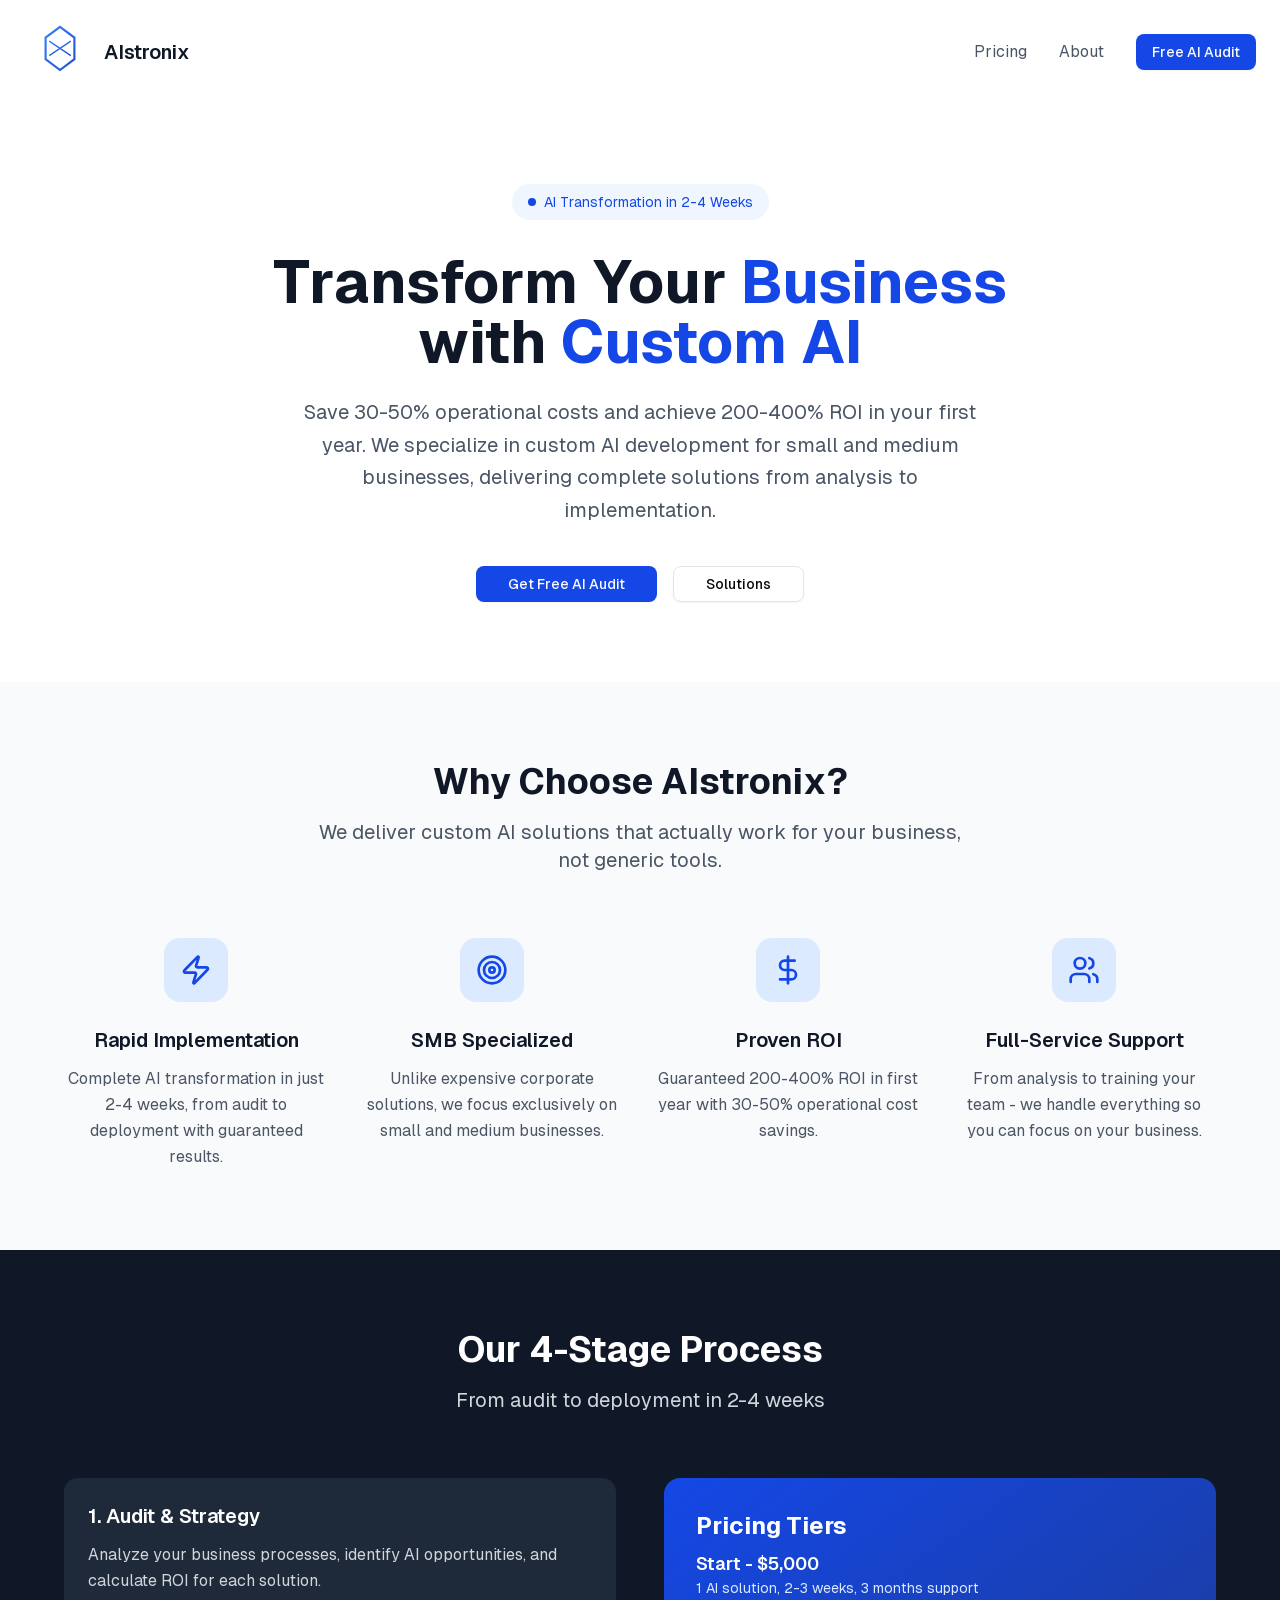
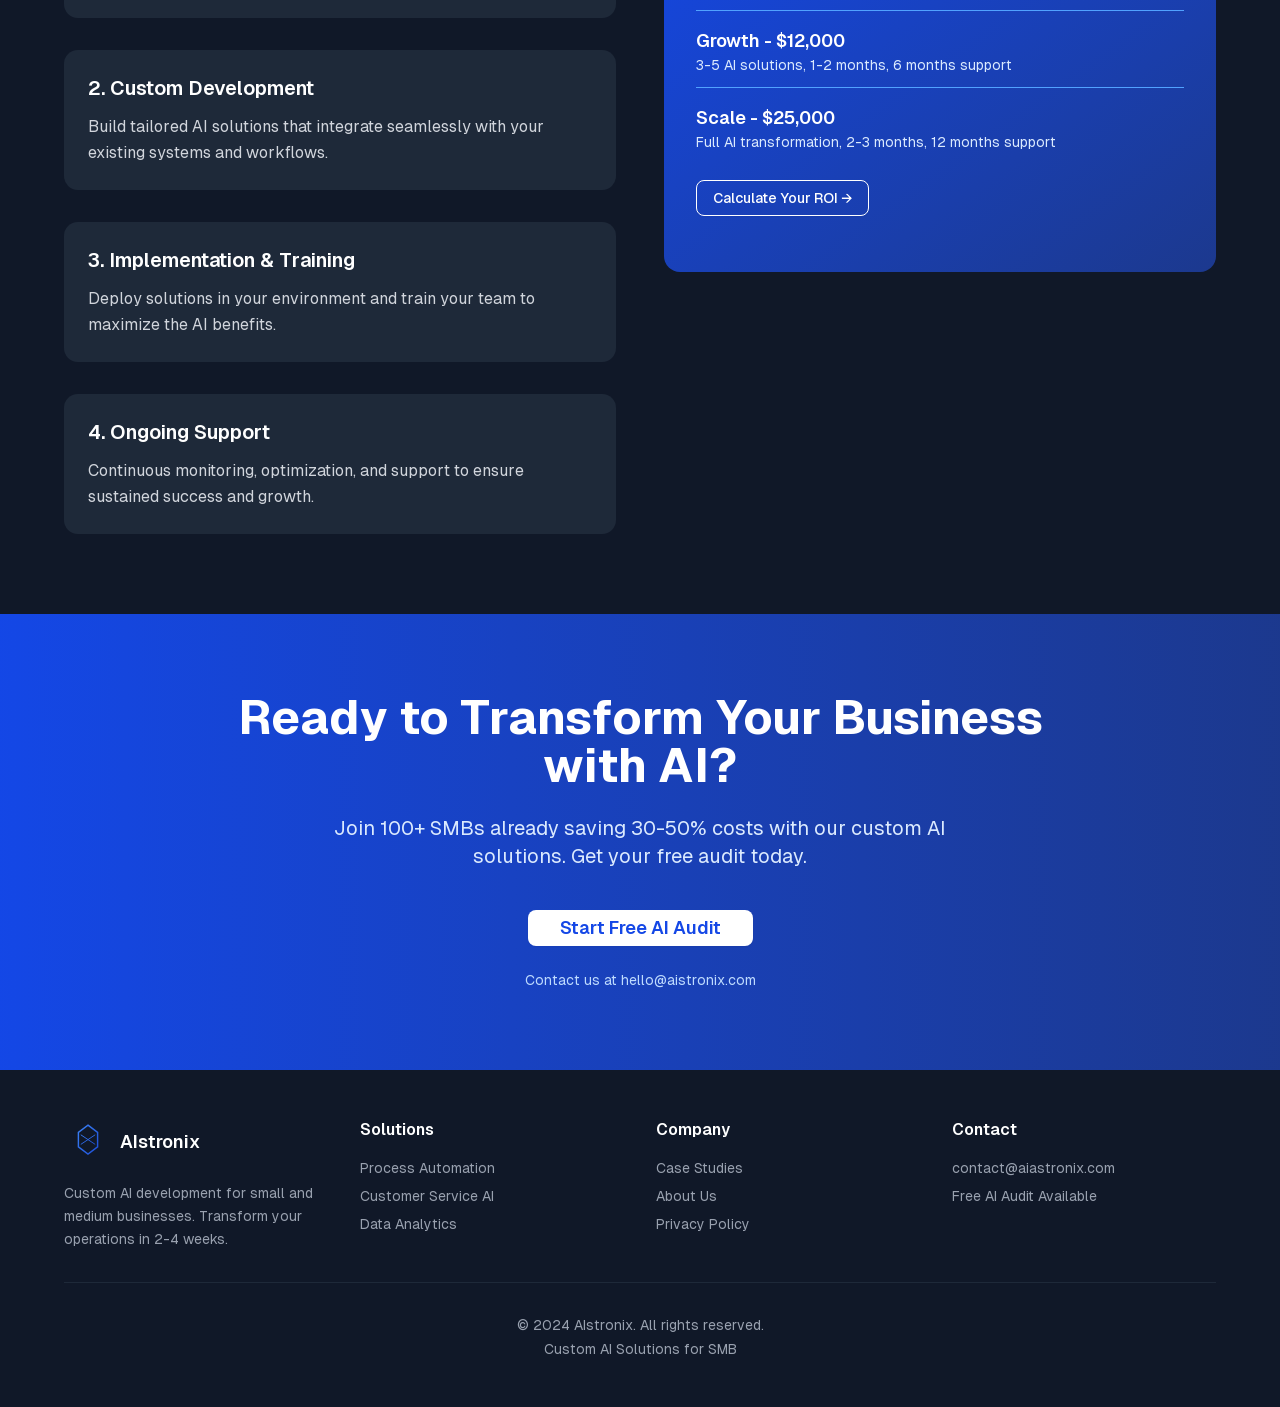
==== commit f7b468d4: "as" ====
--- a/index.html
+++ b/index.html
@@ -1,7 +1,7 @@
-<!DOCTYPE html><html lang="en"><head><meta charSet="utf-8"/><meta name="viewport" content="width=device-width, initial-scale=1"/><link rel="stylesheet" href="/aIstronix/_next/static/css/abcf9adfb2d07345.css" data-precedence="next"/><link rel="preload" as="script" fetchPriority="low" href="/aIstronix/_next/static/chunks/webpack-67a0a2014ab24af4.js"/><script src="/aIstronix/_next/static/chunks/4bd1b696-f997199930746a3e.js" async=""></script><script src="/aIstronix/_next/static/chunks/684-c92f0c7e44165167.js" async=""></script><script src="/aIstronix/_next/static/chunks/main-app-efae5935ded85457.js" async=""></script><script src="/aIstronix/_next/static/chunks/535-415239fc8aa7d71e.js" async=""></script><script src="/aIstronix/_next/static/chunks/app/page-8569c80352bbb18e.js" async=""></script><title>AIstronix - Custom AI Development for SMB</title><meta name="description" content="Transform your business with custom AI solutions. 30-50% cost savings, 200-400% ROI in first year. Full AI implementation in 2-4 weeks."/><meta name="generator" content="v0.app"/><style>
+<!DOCTYPE html><html lang="en"><head><meta charSet="utf-8"/><meta name="viewport" content="width=device-width, initial-scale=1"/><link rel="stylesheet" href="/_next/static/css/627ab0abee4155ca.css" data-precedence="next"/><link rel="preload" as="script" fetchPriority="low" href="/_next/static/chunks/webpack-5a1207493ac5f4df.js"/><script src="/_next/static/chunks/4bd1b696-923d1d841f07dec7.js" async=""></script><script src="/_next/static/chunks/684-bcf0053daf87d261.js" async=""></script><script src="/_next/static/chunks/main-app-efae5935ded85457.js" async=""></script><script src="/_next/static/chunks/535-415239fc8aa7d71e.js" async=""></script><script src="/_next/static/chunks/app/page-8569c80352bbb18e.js" async=""></script><title>AIstronix - Custom AI Development for SMB</title><meta name="description" content="Transform your business with custom AI solutions. 30-50% cost savings, 200-400% ROI in first year. Full AI implementation in 2-4 weeks."/><meta name="generator" content="v0.app"/><style>
 html {
   font-family: 'GeistSans', 'GeistSans Fallback';
-  --font-sans: __variable_82d46a;
-  --font-mono: __variable_d0d74c;
+  --font-sans: __variable_fb8f2c;
+  --font-mono: __variable_f910ec;
 }
-        </style><script src="/aIstronix/_next/static/chunks/polyfills-42372ed130431b0a.js" noModule=""></script></head><body><div class="min-h-screen bg-white"><header class="w-full px-6 py-4 bg-white"><div class="max-w-7xl mx-auto flex items-center justify-between"><a class="flex items-center gap-2" href="/aIstronix"><div class="w-18 h-18 text-blue-700 relative"><svg viewBox="0 0 100 100" class="w-full h-full"><defs><linearGradient id="primaryGradient" x1="0%" y1="0%" x2="100%" y2="100%"><stop offset="0%" stop-color="rgb(59, 130, 246)"></stop><stop offset="100%" stop-color="rgb(29, 78, 216)"></stop></linearGradient></defs><path d="M50 15 L70 30 L70 60 L50 75 L30 60 L30 30 Z" fill="none" stroke="url(#primaryGradient)" stroke-width="3"></path><g stroke="url(#primaryGradient)" stroke-width="2" fill="none"><line x1="35" y1="35" x2="65" y2="55"></line><line x1="65" y1="35" x2="35" y2="55"></line><line x1="50" y1="25" x2="50" y2="65"></line></g></svg></div><span class="text-xl font-semibold text-gray-900">AIstronix</span></a><nav class="hidden md:flex items-center gap-8"><button class="text-gray-600 hover:text-gray-900">Pricing</button><a class="text-gray-600 hover:text-gray-900" href="/aIstronix/about">About</a><button data-slot="button" class="inline-flex items-center justify-center gap-2 whitespace-nowrap rounded-md text-sm font-medium transition-all disabled:pointer-events-none disabled:opacity-50 [&amp;_svg]:pointer-events-none [&amp;_svg:not([class*=&#x27;size-&#x27;])]:size-4 shrink-0 [&amp;_svg]:shrink-0 outline-none focus-visible:border-ring focus-visible:ring-ring/50 focus-visible:ring-[3px] aria-invalid:ring-destructive/20 dark:aria-invalid:ring-destructive/40 aria-invalid:border-destructive text-primary-foreground shadow-xs h-9 px-4 py-2 has-[&gt;svg]:px-3 bg-blue-700 hover:bg-blue-800">Free AI Audit</button></nav></div></header><section class="px-6 py-20 bg-white"><div class="max-w-4xl mx-auto text-center"><div class="inline-flex items-center gap-2 bg-blue-50 text-blue-700 px-4 py-2 rounded-full text-sm mb-8"><span class="w-2 h-2 bg-blue-700 rounded-full"></span>AI Transformation in 2-4 Weeks</div><h1 class="text-5xl md:text-6xl font-bold text-gray-900 mb-6">Transform Your <span class="text-blue-700">Business</span><br/>with <span class="text-blue-700">Custom AI</span></h1><p class="text-xl text-gray-600 mb-10 max-w-2xl mx-auto leading-relaxed">Save 30-50% operational costs and achieve 200-400% ROI in your first year. We specialize in custom AI development for small and medium businesses, delivering complete solutions from analysis to implementation.</p><div class="flex flex-col sm:flex-row gap-4 justify-center"><button data-slot="button" class="inline-flex items-center justify-center gap-2 whitespace-nowrap rounded-md text-sm font-medium transition-all disabled:pointer-events-none disabled:opacity-50 [&amp;_svg]:pointer-events-none [&amp;_svg:not([class*=&#x27;size-&#x27;])]:size-4 shrink-0 [&amp;_svg]:shrink-0 outline-none focus-visible:border-ring focus-visible:ring-ring/50 focus-visible:ring-[3px] aria-invalid:ring-destructive/20 dark:aria-invalid:ring-destructive/40 aria-invalid:border-destructive text-primary-foreground shadow-xs h-9 has-[&gt;svg]:px-3 bg-blue-700 hover:bg-blue-800 px-8 py-3">Get Free AI Audit</button><a data-slot="button" class="inline-flex items-center justify-center gap-2 whitespace-nowrap rounded-md text-sm font-medium transition-all disabled:pointer-events-none disabled:opacity-50 [&amp;_svg]:pointer-events-none [&amp;_svg:not([class*=&#x27;size-&#x27;])]:size-4 shrink-0 [&amp;_svg]:shrink-0 outline-none focus-visible:border-ring focus-visible:ring-ring/50 focus-visible:ring-[3px] aria-invalid:ring-destructive/20 dark:aria-invalid:ring-destructive/40 aria-invalid:border-destructive border shadow-xs hover:bg-accent hover:text-accent-foreground dark:bg-input/30 dark:border-input dark:hover:bg-input/50 h-9 has-[&gt;svg]:px-3 px-8 py-3 bg-transparent" href="/aIstronix/solutions">Solutions</a></div></div></section><section id="pricing-section" class="px-6 py-20 bg-gray-50"><div class="max-w-6xl mx-auto"><div class="text-center mb-16"><h2 class="text-4xl font-bold text-gray-900 mb-4">Why Choose AIstronix?</h2><p class="text-xl text-gray-600 max-w-2xl mx-auto">We deliver custom AI solutions that actually work for your business, not generic tools.</p></div><div class="grid md:grid-cols-2 lg:grid-cols-4 gap-8"><div class="text-center"><div class="w-16 h-16 bg-blue-100 rounded-2xl flex items-center justify-center mx-auto mb-6"><svg xmlns="http://www.w3.org/2000/svg" width="24" height="24" viewBox="0 0 24 24" fill="none" stroke="currentColor" stroke-width="2" stroke-linecap="round" stroke-linejoin="round" class="lucide lucide-zap w-8 h-8 text-blue-700"><path d="M4 14a1 1 0 0 1-.78-1.63l9.9-10.2a.5.5 0 0 1 .86.46l-1.92 6.02A1 1 0 0 0 13 10h7a1 1 0 0 1 .78 1.63l-9.9 10.2a.5.5 0 0 1-.86-.46l1.92-6.02A1 1 0 0 0 11 14z"></path></svg></div><h3 class="text-xl font-semibold text-gray-900 mb-3">Rapid Implementation</h3><p class="text-gray-600 leading-relaxed">Complete AI transformation in just 2-4 weeks, from audit to deployment with guaranteed results.</p></div><div class="text-center"><div class="w-16 h-16 bg-blue-100 rounded-2xl flex items-center justify-center mx-auto mb-6"><svg xmlns="http://www.w3.org/2000/svg" width="24" height="24" viewBox="0 0 24 24" fill="none" stroke="currentColor" stroke-width="2" stroke-linecap="round" stroke-linejoin="round" class="lucide lucide-target w-8 h-8 text-blue-700"><circle cx="12" cy="12" r="10"></circle><circle cx="12" cy="12" r="6"></circle><circle cx="12" cy="12" r="2"></circle></svg></div><h3 class="text-xl font-semibold text-gray-900 mb-3">SMB Specialized</h3><p class="text-gray-600 leading-relaxed">Unlike expensive corporate solutions, we focus exclusively on small and medium businesses.</p></div><div class="text-center"><div class="w-16 h-16 bg-blue-100 rounded-2xl flex items-center justify-center mx-auto mb-6"><svg xmlns="http://www.w3.org/2000/svg" width="24" height="24" viewBox="0 0 24 24" fill="none" stroke="currentColor" stroke-width="2" stroke-linecap="round" stroke-linejoin="round" class="lucide lucide-dollar-sign w-8 h-8 text-blue-700"><line x1="12" x2="12" y1="2" y2="22"></line><path d="M17 5H9.5a3.5 3.5 0 0 0 0 7h5a3.5 3.5 0 0 1 0 7H6"></path></svg></div><h3 class="text-xl font-semibold text-gray-900 mb-3">Proven ROI</h3><p class="text-gray-600 leading-relaxed">Guaranteed 200-400% ROI in first year with 30-50% operational cost savings.</p></div><div class="text-center"><div class="w-16 h-16 bg-blue-100 rounded-2xl flex items-center justify-center mx-auto mb-6"><svg xmlns="http://www.w3.org/2000/svg" width="24" height="24" viewBox="0 0 24 24" fill="none" stroke="currentColor" stroke-width="2" stroke-linecap="round" stroke-linejoin="round" class="lucide lucide-users w-8 h-8 text-blue-700"><path d="M16 21v-2a4 4 0 0 0-4-4H6a4 4 0 0 0-4 4v2"></path><circle cx="9" cy="7" r="4"></circle><path d="M22 21v-2a4 4 0 0 0-3-3.87"></path><path d="M16 3.13a4 4 0 0 1 0 7.75"></path></svg></div><h3 class="text-xl font-semibold text-gray-900 mb-3">Full-Service Support</h3><p class="text-gray-600 leading-relaxed">From analysis to training your team - we handle everything so you can focus on your business.</p></div></div></div></section><section id="process-section" class="px-6 py-20 bg-gray-900 text-white"><div class="max-w-6xl mx-auto"><div class="text-center mb-16"><h2 class="text-4xl font-bold mb-4">Our 4-Stage Process</h2><p class="text-xl text-gray-300">From audit to deployment in 2-4 weeks</p></div><div class="grid lg:grid-cols-2 gap-12 items-start"><div class="space-y-8"><div class="bg-gray-800 p-6 rounded-xl"><h3 class="text-xl font-semibold mb-3">1. Audit &amp; Strategy</h3><p class="text-gray-300 leading-relaxed">Analyze your business processes, identify AI opportunities, and calculate ROI for each solution.</p></div><div class="bg-gray-800 p-6 rounded-xl"><h3 class="text-xl font-semibold mb-3">2. Custom Development</h3><p class="text-gray-300 leading-relaxed">Build tailored AI solutions that integrate seamlessly with your existing systems and workflows.</p></div><div class="bg-gray-800 p-6 rounded-xl"><h3 class="text-xl font-semibold mb-3">3. Implementation &amp; Training</h3><p class="text-gray-300 leading-relaxed">Deploy solutions in your environment and train your team to maximize the AI benefits.</p></div><div class="bg-gray-800 p-6 rounded-xl"><h3 class="text-xl font-semibold mb-3">4. Ongoing Support</h3><p class="text-gray-300 leading-relaxed">Continuous monitoring, optimization, and support to ensure sustained success and growth.</p></div></div><div class="bg-gradient-to-br from-blue-700 to-blue-900 p-8 rounded-2xl"><div class="mb-6"><h3 class="text-2xl font-bold mb-2">Pricing Tiers</h3><div class="space-y-4"><div class="border-b border-blue-400 pb-3"><h4 class="text-lg font-semibold">Start - $5,000</h4><p class="text-blue-100 text-sm">1 AI solution, 2-3 weeks, 3 months support</p></div><div class="border-b border-blue-400 pb-3"><h4 class="text-lg font-semibold">Growth - $12,000</h4><p class="text-blue-100 text-sm">3-5 AI solutions, 1-2 months, 6 months support</p></div><div class="pb-3"><h4 class="text-lg font-semibold">Scale - $25,000</h4><p class="text-blue-100 text-sm">Full AI transformation, 2-3 months, 12 months support</p></div></div><button data-slot="button" class="inline-flex items-center justify-center gap-2 whitespace-nowrap rounded-md text-sm font-medium transition-all disabled:pointer-events-none disabled:opacity-50 [&amp;_svg]:pointer-events-none [&amp;_svg:not([class*=&#x27;size-&#x27;])]:size-4 shrink-0 [&amp;_svg]:shrink-0 outline-none focus-visible:border-ring focus-visible:ring-ring/50 focus-visible:ring-[3px] aria-invalid:ring-destructive/20 dark:aria-invalid:ring-destructive/40 aria-invalid:border-destructive border shadow-xs dark:bg-input/30 dark:border-input dark:hover:bg-input/50 h-9 px-4 py-2 has-[&gt;svg]:px-3 text-white border-white hover:bg-white hover:text-blue-700 mt-4 bg-transparent">Calculate Your ROI →</button></div></div></div></div></section><section class="px-6 py-20 bg-gradient-to-r from-blue-700 to-blue-900 text-white"><div class="max-w-4xl mx-auto text-center"><h2 class="text-4xl md:text-5xl font-bold mb-6">Ready to Transform Your Business with AI?</h2><p class="text-xl text-blue-100 mb-10 max-w-2xl mx-auto">Join 100+ SMBs already saving 30-50% costs with our custom AI solutions. Get your free audit today.</p><button data-slot="button" class="inline-flex items-center justify-center gap-2 whitespace-nowrap rounded-md transition-all disabled:pointer-events-none disabled:opacity-50 [&amp;_svg]:pointer-events-none [&amp;_svg:not([class*=&#x27;size-&#x27;])]:size-4 shrink-0 [&amp;_svg]:shrink-0 outline-none focus-visible:border-ring focus-visible:ring-ring/50 focus-visible:ring-[3px] aria-invalid:ring-destructive/20 dark:aria-invalid:ring-destructive/40 aria-invalid:border-destructive shadow-xs h-9 has-[&gt;svg]:px-3 bg-white text-blue-700 hover:bg-gray-100 px-8 py-3 text-lg font-semibold">Start Free AI Audit</button><p class="text-blue-200 text-sm mt-6">Contact us at hello@aistronix.com</p></div></section><footer class="px-6 py-12 bg-gray-900 text-white"><div class="max-w-6xl mx-auto"><div class="grid md:grid-cols-4 gap-8 mb-8"><div><div class="flex items-center gap-2 mb-4"><div class="w-12 h-12 text-blue-600 relative"><svg viewBox="0 0 100 100" class="w-full h-full"><defs><linearGradient id="primaryGradient" x1="0%" y1="0%" x2="100%" y2="100%"><stop offset="0%" stop-color="rgb(59, 130, 246)"></stop><stop offset="100%" stop-color="rgb(29, 78, 216)"></stop></linearGradient></defs><path d="M50 15 L70 30 L70 60 L50 75 L30 60 L30 30 Z" fill="none" stroke="url(#primaryGradient)" stroke-width="3"></path><g stroke="url(#primaryGradient)" stroke-width="2" fill="none"><line x1="35" y1="35" x2="65" y2="55"></line><line x1="65" y1="35" x2="35" y2="55"></line><line x1="50" y1="25" x2="50" y2="65"></line></g></svg></div><span class="text-lg font-semibold">AIstronix</span></div><p class="text-gray-400 text-sm leading-relaxed">Custom AI development for small and medium businesses. Transform your operations in 2-4 weeks.</p></div><div><h4 class="font-semibold mb-4">Solutions</h4><ul class="space-y-2 text-sm text-gray-400"><li><a href="#" class="hover:text-white">Process Automation</a></li><li><a href="#" class="hover:text-white">Customer Service AI</a></li><li><a href="#" class="hover:text-white">Data Analytics</a></li></ul></div><div><h4 class="font-semibold mb-4">Company</h4><ul class="space-y-2 text-sm text-gray-400"><li><a href="#" class="hover:text-white">Case Studies</a></li><li><a href="#" class="hover:text-white">About Us</a></li><li><a href="#" class="hover:text-white">Privacy Policy</a></li></ul></div><div><h4 class="font-semibold mb-4">Contact</h4><p class="text-sm text-gray-400">contact@aiastronix.com</p><p class="text-sm text-gray-400 mt-2">Free AI Audit Available</p></div></div><div class="border-t border-gray-800 pt-8 text-center text-sm text-gray-400"><p>© 2024 AIstronix. All rights reserved.</p><p class="mt-1">Custom AI Solutions for SMB</p></div></div></footer></div><script src="/aIstronix/_next/static/chunks/webpack-67a0a2014ab24af4.js" async=""></script><script>(self.__next_f=self.__next_f||[]).push([0])</script><script>self.__next_f.push([1,"1:\"$Sreact.fragment\"\n2:I[7555,[],\"\"]\n3:I[1295,[],\"\"]\n4:I[6094,[\"535\",\"static/chunks/535-415239fc8aa7d71e.js\",\"974\",\"static/chunks/app/page-8569c80352bbb18e.js\"],\"Header\"]\n5:I[1369,[\"535\",\"static/chunks/535-415239fc8aa7d71e.js\",\"974\",\"static/chunks/app/page-8569c80352bbb18e.js\"],\"HeroSection\"]\n6:I[1029,[\"535\",\"static/chunks/535-415239fc8aa7d71e.js\",\"974\",\"static/chunks/app/page-8569c80352bbb18e.js\"],\"CoreBeliefsSection\"]\n7:I[3857,[\"535\",\"static/chunks/535-415239fc8aa7d71e.js\",\"974\",\"static/chunks/app/page-8569c80352bbb18e.js\"],\"CTASection\"]\n8:I[9665,[],\"OutletBoundary\"]\nb:I[9665,[],\"ViewportBoundary\"]\nd:I[9665,[],\"MetadataBoundary\"]\nf:I[6614,[],\"\"]\n:HL[\"/aIstronix/_next/static/css/abcf9adfb2d07345.css\",\"style\"]\n"])</script><script>self.__next_f.push([1,"0:{\"P\":null,\"b\":\"NtEoJg6n3ZNDtSgFSJfVM\",\"p\":\"/aIstronix\",\"c\":[\"\",\"\"],\"i\":false,\"f\":[[[\"\",{\"children\":[\"__PAGE__\",{}]},\"$undefined\",\"$undefined\",true],[\"\",[\"$\",\"$1\",\"c\",{\"children\":[[[\"$\",\"link\",\"0\",{\"rel\":\"stylesheet\",\"href\":\"/aIstronix/_next/static/css/abcf9adfb2d07345.css\",\"precedence\":\"next\",\"crossOrigin\":\"$undefined\",\"nonce\":\"$undefined\"}]],[\"$\",\"html\",null,{\"lang\":\"en\",\"children\":[[\"$\",\"head\",null,{\"children\":[\"$\",\"style\",null,{\"children\":\"\\nhtml {\\n  font-family: 'GeistSans', 'GeistSans Fallback';\\n  --font-sans: __variable_82d46a;\\n  --font-mono: __variable_d0d74c;\\n}\\n        \"}]}],[\"$\",\"body\",null,{\"children\":[\"$\",\"$L2\",null,{\"parallelRouterKey\":\"children\",\"error\":\"$undefined\",\"errorStyles\":\"$undefined\",\"errorScripts\":\"$undefined\",\"template\":[\"$\",\"$L3\",null,{}],\"templateStyles\":\"$undefined\",\"templateScripts\":\"$undefined\",\"notFound\":[[[\"$\",\"title\",null,{\"children\":\"404: This page could not be found.\"}],[\"$\",\"div\",null,{\"style\":{\"fontFamily\":\"system-ui,\\\"Segoe UI\\\",Roboto,Helvetica,Arial,sans-serif,\\\"Apple Color Emoji\\\",\\\"Segoe UI Emoji\\\"\",\"height\":\"100vh\",\"textAlign\":\"center\",\"display\":\"flex\",\"flexDirection\":\"column\",\"alignItems\":\"center\",\"justifyContent\":\"center\"},\"children\":[\"$\",\"div\",null,{\"children\":[[\"$\",\"style\",null,{\"dangerouslySetInnerHTML\":{\"__html\":\"body{color:#000;background:#fff;margin:0}.next-error-h1{border-right:1px solid rgba(0,0,0,.3)}@media (prefers-color-scheme:dark){body{color:#fff;background:#000}.next-error-h1{border-right:1px solid rgba(255,255,255,.3)}}\"}}],[\"$\",\"h1\",null,{\"className\":\"next-error-h1\",\"style\":{\"display\":\"inline-block\",\"margin\":\"0 20px 0 0\",\"padding\":\"0 23px 0 0\",\"fontSize\":24,\"fontWeight\":500,\"verticalAlign\":\"top\",\"lineHeight\":\"49px\"},\"children\":404}],[\"$\",\"div\",null,{\"style\":{\"display\":\"inline-block\"},\"children\":[\"$\",\"h2\",null,{\"style\":{\"fontSize\":14,\"fontWeight\":400,\"lineHeight\":\"49px\",\"margin\":0},\"children\":\"This page could not be found.\"}]}]]}]}]],[]],\"forbidden\":\"$undefined\",\"unauthorized\":\"$undefined\"}]}]]}]]}],{\"children\":[\"__PAGE__\",[\"$\",\"$1\",\"c\",{\"children\":[[\"$\",\"div\",null,{\"className\":\"min-h-screen bg-white\",\"children\":[[\"$\",\"$L4\",null,{}],[\"$\",\"$L5\",null,{}],[\"$\",\"section\",null,{\"id\":\"pricing-section\",\"className\":\"px-6 py-20 bg-gray-50\",\"children\":[\"$\",\"div\",null,{\"className\":\"max-w-6xl mx-auto\",\"children\":[[\"$\",\"div\",null,{\"className\":\"text-center mb-16\",\"children\":[[\"$\",\"h2\",null,{\"className\":\"text-4xl font-bold text-gray-900 mb-4\",\"children\":\"Why Choose AIstronix?\"}],[\"$\",\"p\",null,{\"className\":\"text-xl text-gray-600 max-w-2xl mx-auto\",\"children\":\"We deliver custom AI solutions that actually work for your business, not generic tools.\"}]]}],[\"$\",\"div\",null,{\"className\":\"grid md:grid-cols-2 lg:grid-cols-4 gap-8\",\"children\":[[\"$\",\"div\",\"0\",{\"className\":\"text-center\",\"children\":[[\"$\",\"div\",null,{\"className\":\"w-16 h-16 bg-blue-100 rounded-2xl flex items-center justify-center mx-auto mb-6\",\"children\":[\"$\",\"svg\",null,{\"ref\":\"$undefined\",\"xmlns\":\"http://www.w3.org/2000/svg\",\"width\":24,\"height\":24,\"viewBox\":\"0 0 24 24\",\"fill\":\"none\",\"stroke\":\"currentColor\",\"strokeWidth\":2,\"strokeLinecap\":\"round\",\"strokeLinejoin\":\"round\",\"className\":\"lucide lucide-zap w-8 h-8 text-blue-700\",\"children\":[[\"$\",\"path\",\"1xq2db\",{\"d\":\"M4 14a1 1 0 0 1-.78-1.63l9.9-10.2a.5.5 0 0 1 .86.46l-1.92 6.02A1 1 0 0 0 13 10h7a1 1 0 0 1 .78 1.63l-9.9 10.2a.5.5 0 0 1-.86-.46l1.92-6.02A1 1 0 0 0 11 14z\"}],\"$undefined\"]}]}],[\"$\",\"h3\",null,{\"className\":\"text-xl font-semibold text-gray-900 mb-3\",\"children\":\"Rapid Implementation\"}],[\"$\",\"p\",null,{\"className\":\"text-gray-600 leading-relaxed\",\"children\":\"Complete AI transformation in just 2-4 weeks, from audit to deployment with guaranteed results.\"}]]}],[\"$\",\"div\",\"1\",{\"className\":\"text-center\",\"children\":[[\"$\",\"div\",null,{\"className\":\"w-16 h-16 bg-blue-100 rounded-2xl flex items-center justify-center mx-auto mb-6\",\"children\":[\"$\",\"svg\",null,{\"ref\":\"$undefined\",\"xmlns\":\"http://www.w3.org/2000/svg\",\"width\":24,\"height\":24,\"viewBox\":\"0 0 24 24\",\"fill\":\"none\",\"stroke\":\"currentColor\",\"strokeWidth\":2,\"strokeLinecap\":\"round\",\"strokeLinejoin\":\"round\",\"className\":\"lucide lucide-target w-8 h-8 text-blue-700\",\"children\":[[\"$\",\"circle\",\"1mglay\",{\"cx\":\"12\",\"cy\":\"12\",\"r\":\"10\"}],[\"$\",\"circle\",\"1vlfrh\",{\"cx\":\"12\",\"cy\":\"12\",\"r\":\"6\"}],[\"$\",\"circle\",\"1c9p78\",{\"cx\":\"12\",\"cy\":\"12\",\"r\":\"2\"}],\"$undefined\"]}]}],[\"$\",\"h3\",null,{\"className\":\"text-xl font-semibold text-gray-900 mb-3\",\"children\":\"SMB Specialized\"}],[\"$\",\"p\",null,{\"className\":\"text-gray-600 leading-relaxed\",\"children\":\"Unlike expensive corporate solutions, we focus exclusively on small and medium businesses.\"}]]}],[\"$\",\"div\",\"2\",{\"className\":\"text-center\",\"children\":[[\"$\",\"div\",null,{\"className\":\"w-16 h-16 bg-blue-100 rounded-2xl flex items-center justify-center mx-auto mb-6\",\"children\":[\"$\",\"svg\",null,{\"ref\":\"$undefined\",\"xmlns\":\"http://www.w3.org/2000/svg\",\"width\":24,\"height\":24,\"viewBox\":\"0 0 24 24\",\"fill\":\"none\",\"stroke\":\"currentColor\",\"strokeWidth\":2,\"strokeLinecap\":\"round\",\"strokeLinejoin\":\"round\",\"className\":\"lucide lucide-dollar-sign w-8 h-8 text-blue-700\",\"children\":[[\"$\",\"line\",\"7eqyqh\",{\"x1\":\"12\",\"x2\":\"12\",\"y1\":\"2\",\"y2\":\"22\"}],[\"$\",\"path\",\"1b0p4s\",{\"d\":\"M17 5H9.5a3.5 3.5 0 0 0 0 7h5a3.5 3.5 0 0 1 0 7H6\"}],\"$undefined\"]}]}],[\"$\",\"h3\",null,{\"className\":\"text-xl font-semibold text-gray-900 mb-3\",\"children\":\"Proven ROI\"}],[\"$\",\"p\",null,{\"className\":\"text-gray-600 leading-relaxed\",\"children\":\"Guaranteed 200-400% ROI in first year with 30-50% operational cost savings.\"}]]}],[\"$\",\"div\",\"3\",{\"className\":\"text-center\",\"children\":[[\"$\",\"div\",null,{\"className\":\"w-16 h-16 bg-blue-100 rounded-2xl flex items-center justify-center mx-auto mb-6\",\"children\":[\"$\",\"svg\",null,{\"ref\":\"$undefined\",\"xmlns\":\"http://www.w3.org/2000/svg\",\"width\":24,\"height\":24,\"viewBox\":\"0 0 24 24\",\"fill\":\"none\",\"stroke\":\"currentColor\",\"strokeWidth\":2,\"strokeLinecap\":\"round\",\"strokeLinejoin\":\"round\",\"className\":\"lucide lucide-users w-8 h-8 text-blue-700\",\"children\":[[\"$\",\"path\",\"1yyitq\",{\"d\":\"M16 21v-2a4 4 0 0 0-4-4H6a4 4 0 0 0-4 4v2\"}],[\"$\",\"circle\",\"nufk8\",{\"cx\":\"9\",\"cy\":\"7\",\"r\":\"4\"}],[\"$\",\"path\",\"kshegd\",{\"d\":\"M22 21v-2a4 4 0 0 0-3-3.87\"}],[\"$\",\"path\",\"1da9ce\",{\"d\":\"M16 3.13a4 4 0 0 1 0 7.75\"}],\"$undefined\"]}]}],[\"$\",\"h3\",null,{\"className\":\"text-xl font-semibold text-gray-900 mb-3\",\"children\":\"Full-Service Support\"}],[\"$\",\"p\",null,{\"className\":\"text-gray-600 leading-relaxed\",\"children\":\"From analysis to training your team - we handle everything so you can focus on your business.\"}]]}]]}]]}]}],[\"$\",\"$L6\",null,{}],[\"$\",\"$L7\",null,{}],[\"$\",\"footer\",null,{\"className\":\"px-6 py-12 bg-gray-900 text-white\",\"children\":[\"$\",\"div\",null,{\"className\":\"max-w-6xl mx-auto\",\"children\":[[\"$\",\"div\",null,{\"className\":\"grid md:grid-cols-4 gap-8 mb-8\",\"children\":[[\"$\",\"div\",null,{\"children\":[[\"$\",\"div\",null,{\"className\":\"flex items-center gap-2 mb-4\",\"children\":[[\"$\",\"div\",null,{\"className\":\"w-12 h-12 text-blue-600 relative\",\"children\":[\"$\",\"svg\",null,{\"viewBox\":\"0 0 100 100\",\"className\":\"w-full h-full\",\"children\":[[\"$\",\"defs\",null,{\"children\":[\"$\",\"linearGradient\",null,{\"id\":\"primaryGradient\",\"x1\":\"0%\",\"y1\":\"0%\",\"x2\":\"100%\",\"y2\":\"100%\",\"children\":[[\"$\",\"stop\",null,{\"offset\":\"0%\",\"stopColor\":\"rgb(59, 130, 246)\"}],[\"$\",\"stop\",null,{\"offset\":\"100%\",\"stopColor\":\"rgb(29, 78, 216)\"}]]}]}],[\"$\",\"path\",null,{\"d\":\"M50 15 L70 30 L70 60 L50 75 L30 60 L30 30 Z\",\"fill\":\"none\",\"stroke\":\"url(#primaryGradient)\",\"strokeWidth\":\"3\"}],[\"$\",\"g\",null,{\"stroke\":\"url(#primaryGradient)\",\"strokeWidth\":\"2\",\"fill\":\"none\",\"children\":[[\"$\",\"line\",null,{\"x1\":\"35\",\"y1\":\"35\",\"x2\":\"65\",\"y2\":\"55\"}],[\"$\",\"line\",null,{\"x1\":\"65\",\"y1\":\"35\",\"x2\":\"35\",\"y2\":\"55\"}],[\"$\",\"line\",null,{\"x1\":\"50\",\"y1\":\"25\",\"x2\":\"50\",\"y2\":\"65\"}]]}]]}]}],[\"$\",\"span\",null,{\"className\":\"text-lg font-semibold\",\"children\":\"AIstronix\"}]]}],[\"$\",\"p\",null,{\"className\":\"text-gray-400 text-sm leading-relaxed\",\"children\":\"Custom AI development for small and medium businesses. Transform your operations in 2-4 weeks.\"}]]}],[\"$\",\"div\",null,{\"children\":[[\"$\",\"h4\",null,{\"className\":\"font-semibold mb-4\",\"children\":\"Solutions\"}],[\"$\",\"ul\",null,{\"className\":\"space-y-2 text-sm text-gray-400\",\"children\":[[\"$\",\"li\",null,{\"children\":[\"$\",\"a\",null,{\"href\":\"#\",\"className\":\"hover:text-white\",\"children\":\"Process Automation\"}]}],[\"$\",\"li\",null,{\"children\":[\"$\",\"a\",null,{\"href\":\"#\",\"className\":\"hover:text-white\",\"children\":\"Customer Service AI\"}]}],[\"$\",\"li\",null,{\"children\":[\"$\",\"a\",null,{\"href\":\"#\",\"className\":\"hover:text-white\",\"children\":\"Data Analytics\"}]}]]}]]}],[\"$\",\"div\",null,{\"children\":[[\"$\",\"h4\",null,{\"className\":\"font-semibold mb-4\",\"children\":\"Company\"}],[\"$\",\"ul\",null,{\"className\":\"space-y-2 text-sm text-gray-400\",\"children\":[[\"$\",\"li\",null,{\"children\":[\"$\",\"a\",null,{\"href\":\"#\",\"className\":\"hover:text-white\",\"children\":\"Case Studies\"}]}],[\"$\",\"li\",null,{\"children\":[\"$\",\"a\",null,{\"href\":\"#\",\"className\":\"hover:text-white\",\"children\":\"About Us\"}]}],[\"$\",\"li\",null,{\"children\":[\"$\",\"a\",null,{\"href\":\"#\",\"className\":\"hover:text-white\",\"children\":\"Privacy Policy\"}]}]]}]]}],[\"$\",\"div\",null,{\"children\":[[\"$\",\"h4\",null,{\"className\":\"font-semibold mb-4\",\"children\":\"Contact\"}],[\"$\",\"p\",null,{\"className\":\"text-sm text-gray-400\",\"children\":\"contact@aiastronix.com\"}],[\"$\",\"p\",null,{\"className\":\"text-sm text-gray-400 mt-2\",\"children\":\"Free AI Audit Available\"}]]}]]}],[\"$\",\"div\",null,{\"className\":\"border-t border-gray-800 pt-8 text-center text-sm text-gray-400\",\"children\":[[\"$\",\"p\",null,{\"children\":\"© 2024 AIstronix. All rights reserved.\"}],[\"$\",\"p\",null,{\"className\":\"mt-1\",\"children\":\"Custom AI Solutions for SMB\"}]]}]]}]}]]}],\"$undefined\",null,[\"$\",\"$L8\",null,{\"children\":[\"$L9\",\"$La\",null]}]]}],{},null,false]},null,false],[\"$\",\"$1\",\"h\",{\"children\":[null,[\"$\",\"$1\",\"HIMee7OKX8k3iGxQa5YWD\",{\"children\":[[\"$\",\"$Lb\",null,{\"children\":\"$Lc\"}],null]}],[\"$\",\"$Ld\",null,{\"children\":\"$Le\"}]]}],false]],\"m\":\"$undefined\",\"G\":[\"$f\",\"$undefined\"],\"s\":false,\"S\":true}\n"])</script><script>self.__next_f.push([1,"c:[[\"$\",\"meta\",\"0\",{\"charSet\":\"utf-8\"}],[\"$\",\"meta\",\"1\",{\"name\":\"viewport\",\"content\":\"width=device-width, initial-scale=1\"}]]\n9:null\n"])</script><script>self.__next_f.push([1,"a:null\ne:[[\"$\",\"title\",\"0\",{\"children\":\"AIstronix - Custom AI Development for SMB\"}],[\"$\",\"meta\",\"1\",{\"name\":\"description\",\"content\":\"Transform your business with custom AI solutions. 30-50% cost savings, 200-400% ROI in first year. Full AI implementation in 2-4 weeks.\"}],[\"$\",\"meta\",\"2\",{\"name\":\"generator\",\"content\":\"v0.app\"}]]\n"])</script></body></html>+        </style><script src="/_next/static/chunks/polyfills-42372ed130431b0a.js" noModule=""></script></head><body><div class="min-h-screen bg-white"><header class="w-full px-6 py-4 bg-white"><div class="max-w-7xl mx-auto flex items-center justify-between"><a class="flex items-center gap-2" href="/"><div class="w-18 h-18 text-blue-700 relative"><svg viewBox="0 0 100 100" class="w-full h-full"><defs><linearGradient id="primaryGradient" x1="0%" y1="0%" x2="100%" y2="100%"><stop offset="0%" stop-color="rgb(59, 130, 246)"></stop><stop offset="100%" stop-color="rgb(29, 78, 216)"></stop></linearGradient></defs><path d="M50 15 L70 30 L70 60 L50 75 L30 60 L30 30 Z" fill="none" stroke="url(#primaryGradient)" stroke-width="3"></path><g stroke="url(#primaryGradient)" stroke-width="2" fill="none"><line x1="35" y1="35" x2="65" y2="55"></line><line x1="65" y1="35" x2="35" y2="55"></line><line x1="50" y1="25" x2="50" y2="65"></line></g></svg></div><span class="text-xl font-semibold text-gray-900">AIstronix</span></a><nav class="hidden md:flex items-center gap-8"><button class="text-gray-600 hover:text-gray-900">Pricing</button><a class="text-gray-600 hover:text-gray-900" href="/about">About</a><button data-slot="button" class="inline-flex items-center justify-center gap-2 whitespace-nowrap rounded-md text-sm font-medium transition-all disabled:pointer-events-none disabled:opacity-50 [&amp;_svg]:pointer-events-none [&amp;_svg:not([class*=&#x27;size-&#x27;])]:size-4 shrink-0 [&amp;_svg]:shrink-0 outline-none focus-visible:border-ring focus-visible:ring-ring/50 focus-visible:ring-[3px] aria-invalid:ring-destructive/20 dark:aria-invalid:ring-destructive/40 aria-invalid:border-destructive text-primary-foreground shadow-xs h-9 px-4 py-2 has-[&gt;svg]:px-3 bg-blue-700 hover:bg-blue-800">Free AI Audit</button></nav></div></header><section class="px-6 py-20 bg-white"><div class="max-w-4xl mx-auto text-center"><div class="inline-flex items-center gap-2 bg-blue-50 text-blue-700 px-4 py-2 rounded-full text-sm mb-8"><span class="w-2 h-2 bg-blue-700 rounded-full"></span>AI Transformation in 2-4 Weeks</div><h1 class="text-5xl md:text-6xl font-bold text-gray-900 mb-6">Transform Your <span class="text-blue-700">Business</span><br/>with <span class="text-blue-700">Custom AI</span></h1><p class="text-xl text-gray-600 mb-10 max-w-2xl mx-auto leading-relaxed">Save 30-50% operational costs and achieve 200-400% ROI in your first year. We specialize in custom AI development for small and medium businesses, delivering complete solutions from analysis to implementation.</p><div class="flex flex-col sm:flex-row gap-4 justify-center"><button data-slot="button" class="inline-flex items-center justify-center gap-2 whitespace-nowrap rounded-md text-sm font-medium transition-all disabled:pointer-events-none disabled:opacity-50 [&amp;_svg]:pointer-events-none [&amp;_svg:not([class*=&#x27;size-&#x27;])]:size-4 shrink-0 [&amp;_svg]:shrink-0 outline-none focus-visible:border-ring focus-visible:ring-ring/50 focus-visible:ring-[3px] aria-invalid:ring-destructive/20 dark:aria-invalid:ring-destructive/40 aria-invalid:border-destructive text-primary-foreground shadow-xs h-9 has-[&gt;svg]:px-3 bg-blue-700 hover:bg-blue-800 px-8 py-3">Get Free AI Audit</button><a data-slot="button" class="inline-flex items-center justify-center gap-2 whitespace-nowrap rounded-md text-sm font-medium transition-all disabled:pointer-events-none disabled:opacity-50 [&amp;_svg]:pointer-events-none [&amp;_svg:not([class*=&#x27;size-&#x27;])]:size-4 shrink-0 [&amp;_svg]:shrink-0 outline-none focus-visible:border-ring focus-visible:ring-ring/50 focus-visible:ring-[3px] aria-invalid:ring-destructive/20 dark:aria-invalid:ring-destructive/40 aria-invalid:border-destructive border shadow-xs hover:bg-accent hover:text-accent-foreground dark:bg-input/30 dark:border-input dark:hover:bg-input/50 h-9 has-[&gt;svg]:px-3 px-8 py-3 bg-transparent" href="/solutions">Solutions</a></div></div></section><section id="pricing-section" class="px-6 py-20 bg-gray-50"><div class="max-w-6xl mx-auto"><div class="text-center mb-16"><h2 class="text-4xl font-bold text-gray-900 mb-4">Why Choose AIstronix?</h2><p class="text-xl text-gray-600 max-w-2xl mx-auto">We deliver custom AI solutions that actually work for your business, not generic tools.</p></div><div class="grid md:grid-cols-2 lg:grid-cols-4 gap-8"><div class="text-center"><div class="w-16 h-16 bg-blue-100 rounded-2xl flex items-center justify-center mx-auto mb-6"><svg xmlns="http://www.w3.org/2000/svg" width="24" height="24" viewBox="0 0 24 24" fill="none" stroke="currentColor" stroke-width="2" stroke-linecap="round" stroke-linejoin="round" class="lucide lucide-zap w-8 h-8 text-blue-700"><path d="M4 14a1 1 0 0 1-.78-1.63l9.9-10.2a.5.5 0 0 1 .86.46l-1.92 6.02A1 1 0 0 0 13 10h7a1 1 0 0 1 .78 1.63l-9.9 10.2a.5.5 0 0 1-.86-.46l1.92-6.02A1 1 0 0 0 11 14z"></path></svg></div><h3 class="text-xl font-semibold text-gray-900 mb-3">Rapid Implementation</h3><p class="text-gray-600 leading-relaxed">Complete AI transformation in just 2-4 weeks, from audit to deployment with guaranteed results.</p></div><div class="text-center"><div class="w-16 h-16 bg-blue-100 rounded-2xl flex items-center justify-center mx-auto mb-6"><svg xmlns="http://www.w3.org/2000/svg" width="24" height="24" viewBox="0 0 24 24" fill="none" stroke="currentColor" stroke-width="2" stroke-linecap="round" stroke-linejoin="round" class="lucide lucide-target w-8 h-8 text-blue-700"><circle cx="12" cy="12" r="10"></circle><circle cx="12" cy="12" r="6"></circle><circle cx="12" cy="12" r="2"></circle></svg></div><h3 class="text-xl font-semibold text-gray-900 mb-3">SMB Specialized</h3><p class="text-gray-600 leading-relaxed">Unlike expensive corporate solutions, we focus exclusively on small and medium businesses.</p></div><div class="text-center"><div class="w-16 h-16 bg-blue-100 rounded-2xl flex items-center justify-center mx-auto mb-6"><svg xmlns="http://www.w3.org/2000/svg" width="24" height="24" viewBox="0 0 24 24" fill="none" stroke="currentColor" stroke-width="2" stroke-linecap="round" stroke-linejoin="round" class="lucide lucide-dollar-sign w-8 h-8 text-blue-700"><line x1="12" x2="12" y1="2" y2="22"></line><path d="M17 5H9.5a3.5 3.5 0 0 0 0 7h5a3.5 3.5 0 0 1 0 7H6"></path></svg></div><h3 class="text-xl font-semibold text-gray-900 mb-3">Proven ROI</h3><p class="text-gray-600 leading-relaxed">Guaranteed 200-400% ROI in first year with 30-50% operational cost savings.</p></div><div class="text-center"><div class="w-16 h-16 bg-blue-100 rounded-2xl flex items-center justify-center mx-auto mb-6"><svg xmlns="http://www.w3.org/2000/svg" width="24" height="24" viewBox="0 0 24 24" fill="none" stroke="currentColor" stroke-width="2" stroke-linecap="round" stroke-linejoin="round" class="lucide lucide-users w-8 h-8 text-blue-700"><path d="M16 21v-2a4 4 0 0 0-4-4H6a4 4 0 0 0-4 4v2"></path><circle cx="9" cy="7" r="4"></circle><path d="M22 21v-2a4 4 0 0 0-3-3.87"></path><path d="M16 3.13a4 4 0 0 1 0 7.75"></path></svg></div><h3 class="text-xl font-semibold text-gray-900 mb-3">Full-Service Support</h3><p class="text-gray-600 leading-relaxed">From analysis to training your team - we handle everything so you can focus on your business.</p></div></div></div></section><section id="process-section" class="px-6 py-20 bg-gray-900 text-white"><div class="max-w-6xl mx-auto"><div class="text-center mb-16"><h2 class="text-4xl font-bold mb-4">Our 4-Stage Process</h2><p class="text-xl text-gray-300">From audit to deployment in 2-4 weeks</p></div><div class="grid lg:grid-cols-2 gap-12 items-start"><div class="space-y-8"><div class="bg-gray-800 p-6 rounded-xl"><h3 class="text-xl font-semibold mb-3">1. Audit &amp; Strategy</h3><p class="text-gray-300 leading-relaxed">Analyze your business processes, identify AI opportunities, and calculate ROI for each solution.</p></div><div class="bg-gray-800 p-6 rounded-xl"><h3 class="text-xl font-semibold mb-3">2. Custom Development</h3><p class="text-gray-300 leading-relaxed">Build tailored AI solutions that integrate seamlessly with your existing systems and workflows.</p></div><div class="bg-gray-800 p-6 rounded-xl"><h3 class="text-xl font-semibold mb-3">3. Implementation &amp; Training</h3><p class="text-gray-300 leading-relaxed">Deploy solutions in your environment and train your team to maximize the AI benefits.</p></div><div class="bg-gray-800 p-6 rounded-xl"><h3 class="text-xl font-semibold mb-3">4. Ongoing Support</h3><p class="text-gray-300 leading-relaxed">Continuous monitoring, optimization, and support to ensure sustained success and growth.</p></div></div><div class="bg-gradient-to-br from-blue-700 to-blue-900 p-8 rounded-2xl"><div class="mb-6"><h3 class="text-2xl font-bold mb-2">Pricing Tiers</h3><div class="space-y-4"><div class="border-b border-blue-400 pb-3"><h4 class="text-lg font-semibold">Start - $5,000</h4><p class="text-blue-100 text-sm">1 AI solution, 2-3 weeks, 3 months support</p></div><div class="border-b border-blue-400 pb-3"><h4 class="text-lg font-semibold">Growth - $12,000</h4><p class="text-blue-100 text-sm">3-5 AI solutions, 1-2 months, 6 months support</p></div><div class="pb-3"><h4 class="text-lg font-semibold">Scale - $25,000</h4><p class="text-blue-100 text-sm">Full AI transformation, 2-3 months, 12 months support</p></div></div><button data-slot="button" class="inline-flex items-center justify-center gap-2 whitespace-nowrap rounded-md text-sm font-medium transition-all disabled:pointer-events-none disabled:opacity-50 [&amp;_svg]:pointer-events-none [&amp;_svg:not([class*=&#x27;size-&#x27;])]:size-4 shrink-0 [&amp;_svg]:shrink-0 outline-none focus-visible:border-ring focus-visible:ring-ring/50 focus-visible:ring-[3px] aria-invalid:ring-destructive/20 dark:aria-invalid:ring-destructive/40 aria-invalid:border-destructive border shadow-xs dark:bg-input/30 dark:border-input dark:hover:bg-input/50 h-9 px-4 py-2 has-[&gt;svg]:px-3 text-white border-white hover:bg-white hover:text-blue-700 mt-4 bg-transparent">Calculate Your ROI →</button></div></div></div></div></section><section class="px-6 py-20 bg-gradient-to-r from-blue-700 to-blue-900 text-white"><div class="max-w-4xl mx-auto text-center"><h2 class="text-4xl md:text-5xl font-bold mb-6">Ready to Transform Your Business with AI?</h2><p class="text-xl text-blue-100 mb-10 max-w-2xl mx-auto">Join 100+ SMBs already saving 30-50% costs with our custom AI solutions. Get your free audit today.</p><button data-slot="button" class="inline-flex items-center justify-center gap-2 whitespace-nowrap rounded-md transition-all disabled:pointer-events-none disabled:opacity-50 [&amp;_svg]:pointer-events-none [&amp;_svg:not([class*=&#x27;size-&#x27;])]:size-4 shrink-0 [&amp;_svg]:shrink-0 outline-none focus-visible:border-ring focus-visible:ring-ring/50 focus-visible:ring-[3px] aria-invalid:ring-destructive/20 dark:aria-invalid:ring-destructive/40 aria-invalid:border-destructive shadow-xs h-9 has-[&gt;svg]:px-3 bg-white text-blue-700 hover:bg-gray-100 px-8 py-3 text-lg font-semibold">Start Free AI Audit</button><p class="text-blue-200 text-sm mt-6">Contact us at hello@aistronix.com</p></div></section><footer class="px-6 py-12 bg-gray-900 text-white"><div class="max-w-6xl mx-auto"><div class="grid md:grid-cols-4 gap-8 mb-8"><div><div class="flex items-center gap-2 mb-4"><div class="w-12 h-12 text-blue-600 relative"><svg viewBox="0 0 100 100" class="w-full h-full"><defs><linearGradient id="primaryGradient" x1="0%" y1="0%" x2="100%" y2="100%"><stop offset="0%" stop-color="rgb(59, 130, 246)"></stop><stop offset="100%" stop-color="rgb(29, 78, 216)"></stop></linearGradient></defs><path d="M50 15 L70 30 L70 60 L50 75 L30 60 L30 30 Z" fill="none" stroke="url(#primaryGradient)" stroke-width="3"></path><g stroke="url(#primaryGradient)" stroke-width="2" fill="none"><line x1="35" y1="35" x2="65" y2="55"></line><line x1="65" y1="35" x2="35" y2="55"></line><line x1="50" y1="25" x2="50" y2="65"></line></g></svg></div><span class="text-lg font-semibold">AIstronix</span></div><p class="text-gray-400 text-sm leading-relaxed">Custom AI development for small and medium businesses. Transform your operations in 2-4 weeks.</p></div><div><h4 class="font-semibold mb-4">Solutions</h4><ul class="space-y-2 text-sm text-gray-400"><li><a href="#" class="hover:text-white">Process Automation</a></li><li><a href="#" class="hover:text-white">Customer Service AI</a></li><li><a href="#" class="hover:text-white">Data Analytics</a></li></ul></div><div><h4 class="font-semibold mb-4">Company</h4><ul class="space-y-2 text-sm text-gray-400"><li><a href="#" class="hover:text-white">Case Studies</a></li><li><a href="#" class="hover:text-white">About Us</a></li><li><a href="#" class="hover:text-white">Privacy Policy</a></li></ul></div><div><h4 class="font-semibold mb-4">Contact</h4><p class="text-sm text-gray-400">contact@aiastronix.com</p><p class="text-sm text-gray-400 mt-2">Free AI Audit Available</p></div></div><div class="border-t border-gray-800 pt-8 text-center text-sm text-gray-400"><p>© 2024 AIstronix. All rights reserved.</p><p class="mt-1">Custom AI Solutions for SMB</p></div></div></footer></div><script src="/_next/static/chunks/webpack-5a1207493ac5f4df.js" async=""></script><script>(self.__next_f=self.__next_f||[]).push([0])</script><script>self.__next_f.push([1,"1:\"$Sreact.fragment\"\n2:I[7555,[],\"\"]\n3:I[1295,[],\"\"]\n4:I[6094,[\"535\",\"static/chunks/535-415239fc8aa7d71e.js\",\"974\",\"static/chunks/app/page-8569c80352bbb18e.js\"],\"Header\"]\n5:I[1369,[\"535\",\"static/chunks/535-415239fc8aa7d71e.js\",\"974\",\"static/chunks/app/page-8569c80352bbb18e.js\"],\"HeroSection\"]\n6:I[1029,[\"535\",\"static/chunks/535-415239fc8aa7d71e.js\",\"974\",\"static/chunks/app/page-8569c80352bbb18e.js\"],\"CoreBeliefsSection\"]\n7:I[3857,[\"535\",\"static/chunks/535-415239fc8aa7d71e.js\",\"974\",\"static/chunks/app/page-8569c80352bbb18e.js\"],\"CTASection\"]\n8:I[9665,[],\"OutletBoundary\"]\nb:I[9665,[],\"ViewportBoundary\"]\nd:I[9665,[],\"MetadataBoundary\"]\nf:I[6614,[],\"\"]\n:HL[\"/_next/static/css/627ab0abee4155ca.css\",\"style\"]\n"])</script><script>self.__next_f.push([1,"0:{\"P\":null,\"b\":\"8Jj2Phle937kpy-nGGQXv\",\"p\":\"\",\"c\":[\"\",\"\"],\"i\":false,\"f\":[[[\"\",{\"children\":[\"__PAGE__\",{}]},\"$undefined\",\"$undefined\",true],[\"\",[\"$\",\"$1\",\"c\",{\"children\":[[[\"$\",\"link\",\"0\",{\"rel\":\"stylesheet\",\"href\":\"/_next/static/css/627ab0abee4155ca.css\",\"precedence\":\"next\",\"crossOrigin\":\"$undefined\",\"nonce\":\"$undefined\"}]],[\"$\",\"html\",null,{\"lang\":\"en\",\"children\":[[\"$\",\"head\",null,{\"children\":[\"$\",\"style\",null,{\"children\":\"\\nhtml {\\n  font-family: 'GeistSans', 'GeistSans Fallback';\\n  --font-sans: __variable_fb8f2c;\\n  --font-mono: __variable_f910ec;\\n}\\n        \"}]}],[\"$\",\"body\",null,{\"children\":[\"$\",\"$L2\",null,{\"parallelRouterKey\":\"children\",\"error\":\"$undefined\",\"errorStyles\":\"$undefined\",\"errorScripts\":\"$undefined\",\"template\":[\"$\",\"$L3\",null,{}],\"templateStyles\":\"$undefined\",\"templateScripts\":\"$undefined\",\"notFound\":[[[\"$\",\"title\",null,{\"children\":\"404: This page could not be found.\"}],[\"$\",\"div\",null,{\"style\":{\"fontFamily\":\"system-ui,\\\"Segoe UI\\\",Roboto,Helvetica,Arial,sans-serif,\\\"Apple Color Emoji\\\",\\\"Segoe UI Emoji\\\"\",\"height\":\"100vh\",\"textAlign\":\"center\",\"display\":\"flex\",\"flexDirection\":\"column\",\"alignItems\":\"center\",\"justifyContent\":\"center\"},\"children\":[\"$\",\"div\",null,{\"children\":[[\"$\",\"style\",null,{\"dangerouslySetInnerHTML\":{\"__html\":\"body{color:#000;background:#fff;margin:0}.next-error-h1{border-right:1px solid rgba(0,0,0,.3)}@media (prefers-color-scheme:dark){body{color:#fff;background:#000}.next-error-h1{border-right:1px solid rgba(255,255,255,.3)}}\"}}],[\"$\",\"h1\",null,{\"className\":\"next-error-h1\",\"style\":{\"display\":\"inline-block\",\"margin\":\"0 20px 0 0\",\"padding\":\"0 23px 0 0\",\"fontSize\":24,\"fontWeight\":500,\"verticalAlign\":\"top\",\"lineHeight\":\"49px\"},\"children\":404}],[\"$\",\"div\",null,{\"style\":{\"display\":\"inline-block\"},\"children\":[\"$\",\"h2\",null,{\"style\":{\"fontSize\":14,\"fontWeight\":400,\"lineHeight\":\"49px\",\"margin\":0},\"children\":\"This page could not be found.\"}]}]]}]}]],[]],\"forbidden\":\"$undefined\",\"unauthorized\":\"$undefined\"}]}]]}]]}],{\"children\":[\"__PAGE__\",[\"$\",\"$1\",\"c\",{\"children\":[[\"$\",\"div\",null,{\"className\":\"min-h-screen bg-white\",\"children\":[[\"$\",\"$L4\",null,{}],[\"$\",\"$L5\",null,{}],[\"$\",\"section\",null,{\"id\":\"pricing-section\",\"className\":\"px-6 py-20 bg-gray-50\",\"children\":[\"$\",\"div\",null,{\"className\":\"max-w-6xl mx-auto\",\"children\":[[\"$\",\"div\",null,{\"className\":\"text-center mb-16\",\"children\":[[\"$\",\"h2\",null,{\"className\":\"text-4xl font-bold text-gray-900 mb-4\",\"children\":\"Why Choose AIstronix?\"}],[\"$\",\"p\",null,{\"className\":\"text-xl text-gray-600 max-w-2xl mx-auto\",\"children\":\"We deliver custom AI solutions that actually work for your business, not generic tools.\"}]]}],[\"$\",\"div\",null,{\"className\":\"grid md:grid-cols-2 lg:grid-cols-4 gap-8\",\"children\":[[\"$\",\"div\",\"0\",{\"className\":\"text-center\",\"children\":[[\"$\",\"div\",null,{\"className\":\"w-16 h-16 bg-blue-100 rounded-2xl flex items-center justify-center mx-auto mb-6\",\"children\":[\"$\",\"svg\",null,{\"ref\":\"$undefined\",\"xmlns\":\"http://www.w3.org/2000/svg\",\"width\":24,\"height\":24,\"viewBox\":\"0 0 24 24\",\"fill\":\"none\",\"stroke\":\"currentColor\",\"strokeWidth\":2,\"strokeLinecap\":\"round\",\"strokeLinejoin\":\"round\",\"className\":\"lucide lucide-zap w-8 h-8 text-blue-700\",\"children\":[[\"$\",\"path\",\"1xq2db\",{\"d\":\"M4 14a1 1 0 0 1-.78-1.63l9.9-10.2a.5.5 0 0 1 .86.46l-1.92 6.02A1 1 0 0 0 13 10h7a1 1 0 0 1 .78 1.63l-9.9 10.2a.5.5 0 0 1-.86-.46l1.92-6.02A1 1 0 0 0 11 14z\"}],\"$undefined\"]}]}],[\"$\",\"h3\",null,{\"className\":\"text-xl font-semibold text-gray-900 mb-3\",\"children\":\"Rapid Implementation\"}],[\"$\",\"p\",null,{\"className\":\"text-gray-600 leading-relaxed\",\"children\":\"Complete AI transformation in just 2-4 weeks, from audit to deployment with guaranteed results.\"}]]}],[\"$\",\"div\",\"1\",{\"className\":\"text-center\",\"children\":[[\"$\",\"div\",null,{\"className\":\"w-16 h-16 bg-blue-100 rounded-2xl flex items-center justify-center mx-auto mb-6\",\"children\":[\"$\",\"svg\",null,{\"ref\":\"$undefined\",\"xmlns\":\"http://www.w3.org/2000/svg\",\"width\":24,\"height\":24,\"viewBox\":\"0 0 24 24\",\"fill\":\"none\",\"stroke\":\"currentColor\",\"strokeWidth\":2,\"strokeLinecap\":\"round\",\"strokeLinejoin\":\"round\",\"className\":\"lucide lucide-target w-8 h-8 text-blue-700\",\"children\":[[\"$\",\"circle\",\"1mglay\",{\"cx\":\"12\",\"cy\":\"12\",\"r\":\"10\"}],[\"$\",\"circle\",\"1vlfrh\",{\"cx\":\"12\",\"cy\":\"12\",\"r\":\"6\"}],[\"$\",\"circle\",\"1c9p78\",{\"cx\":\"12\",\"cy\":\"12\",\"r\":\"2\"}],\"$undefined\"]}]}],[\"$\",\"h3\",null,{\"className\":\"text-xl font-semibold text-gray-900 mb-3\",\"children\":\"SMB Specialized\"}],[\"$\",\"p\",null,{\"className\":\"text-gray-600 leading-relaxed\",\"children\":\"Unlike expensive corporate solutions, we focus exclusively on small and medium businesses.\"}]]}],[\"$\",\"div\",\"2\",{\"className\":\"text-center\",\"children\":[[\"$\",\"div\",null,{\"className\":\"w-16 h-16 bg-blue-100 rounded-2xl flex items-center justify-center mx-auto mb-6\",\"children\":[\"$\",\"svg\",null,{\"ref\":\"$undefined\",\"xmlns\":\"http://www.w3.org/2000/svg\",\"width\":24,\"height\":24,\"viewBox\":\"0 0 24 24\",\"fill\":\"none\",\"stroke\":\"currentColor\",\"strokeWidth\":2,\"strokeLinecap\":\"round\",\"strokeLinejoin\":\"round\",\"className\":\"lucide lucide-dollar-sign w-8 h-8 text-blue-700\",\"children\":[[\"$\",\"line\",\"7eqyqh\",{\"x1\":\"12\",\"x2\":\"12\",\"y1\":\"2\",\"y2\":\"22\"}],[\"$\",\"path\",\"1b0p4s\",{\"d\":\"M17 5H9.5a3.5 3.5 0 0 0 0 7h5a3.5 3.5 0 0 1 0 7H6\"}],\"$undefined\"]}]}],[\"$\",\"h3\",null,{\"className\":\"text-xl font-semibold text-gray-900 mb-3\",\"children\":\"Proven ROI\"}],[\"$\",\"p\",null,{\"className\":\"text-gray-600 leading-relaxed\",\"children\":\"Guaranteed 200-400% ROI in first year with 30-50% operational cost savings.\"}]]}],[\"$\",\"div\",\"3\",{\"className\":\"text-center\",\"children\":[[\"$\",\"div\",null,{\"className\":\"w-16 h-16 bg-blue-100 rounded-2xl flex items-center justify-center mx-auto mb-6\",\"children\":[\"$\",\"svg\",null,{\"ref\":\"$undefined\",\"xmlns\":\"http://www.w3.org/2000/svg\",\"width\":24,\"height\":24,\"viewBox\":\"0 0 24 24\",\"fill\":\"none\",\"stroke\":\"currentColor\",\"strokeWidth\":2,\"strokeLinecap\":\"round\",\"strokeLinejoin\":\"round\",\"className\":\"lucide lucide-users w-8 h-8 text-blue-700\",\"children\":[[\"$\",\"path\",\"1yyitq\",{\"d\":\"M16 21v-2a4 4 0 0 0-4-4H6a4 4 0 0 0-4 4v2\"}],[\"$\",\"circle\",\"nufk8\",{\"cx\":\"9\",\"cy\":\"7\",\"r\":\"4\"}],[\"$\",\"path\",\"kshegd\",{\"d\":\"M22 21v-2a4 4 0 0 0-3-3.87\"}],[\"$\",\"path\",\"1da9ce\",{\"d\":\"M16 3.13a4 4 0 0 1 0 7.75\"}],\"$undefined\"]}]}],[\"$\",\"h3\",null,{\"className\":\"text-xl font-semibold text-gray-900 mb-3\",\"children\":\"Full-Service Support\"}],[\"$\",\"p\",null,{\"className\":\"text-gray-600 leading-relaxed\",\"children\":\"From analysis to training your team - we handle everything so you can focus on your business.\"}]]}]]}]]}]}],[\"$\",\"$L6\",null,{}],[\"$\",\"$L7\",null,{}],[\"$\",\"footer\",null,{\"className\":\"px-6 py-12 bg-gray-900 text-white\",\"children\":[\"$\",\"div\",null,{\"className\":\"max-w-6xl mx-auto\",\"children\":[[\"$\",\"div\",null,{\"className\":\"grid md:grid-cols-4 gap-8 mb-8\",\"children\":[[\"$\",\"div\",null,{\"children\":[[\"$\",\"div\",null,{\"className\":\"flex items-center gap-2 mb-4\",\"children\":[[\"$\",\"div\",null,{\"className\":\"w-12 h-12 text-blue-600 relative\",\"children\":[\"$\",\"svg\",null,{\"viewBox\":\"0 0 100 100\",\"className\":\"w-full h-full\",\"children\":[[\"$\",\"defs\",null,{\"children\":[\"$\",\"linearGradient\",null,{\"id\":\"primaryGradient\",\"x1\":\"0%\",\"y1\":\"0%\",\"x2\":\"100%\",\"y2\":\"100%\",\"children\":[[\"$\",\"stop\",null,{\"offset\":\"0%\",\"stopColor\":\"rgb(59, 130, 246)\"}],[\"$\",\"stop\",null,{\"offset\":\"100%\",\"stopColor\":\"rgb(29, 78, 216)\"}]]}]}],[\"$\",\"path\",null,{\"d\":\"M50 15 L70 30 L70 60 L50 75 L30 60 L30 30 Z\",\"fill\":\"none\",\"stroke\":\"url(#primaryGradient)\",\"strokeWidth\":\"3\"}],[\"$\",\"g\",null,{\"stroke\":\"url(#primaryGradient)\",\"strokeWidth\":\"2\",\"fill\":\"none\",\"children\":[[\"$\",\"line\",null,{\"x1\":\"35\",\"y1\":\"35\",\"x2\":\"65\",\"y2\":\"55\"}],[\"$\",\"line\",null,{\"x1\":\"65\",\"y1\":\"35\",\"x2\":\"35\",\"y2\":\"55\"}],[\"$\",\"line\",null,{\"x1\":\"50\",\"y1\":\"25\",\"x2\":\"50\",\"y2\":\"65\"}]]}]]}]}],[\"$\",\"span\",null,{\"className\":\"text-lg font-semibold\",\"children\":\"AIstronix\"}]]}],[\"$\",\"p\",null,{\"className\":\"text-gray-400 text-sm leading-relaxed\",\"children\":\"Custom AI development for small and medium businesses. Transform your operations in 2-4 weeks.\"}]]}],[\"$\",\"div\",null,{\"children\":[[\"$\",\"h4\",null,{\"className\":\"font-semibold mb-4\",\"children\":\"Solutions\"}],[\"$\",\"ul\",null,{\"className\":\"space-y-2 text-sm text-gray-400\",\"children\":[[\"$\",\"li\",null,{\"children\":[\"$\",\"a\",null,{\"href\":\"#\",\"className\":\"hover:text-white\",\"children\":\"Process Automation\"}]}],[\"$\",\"li\",null,{\"children\":[\"$\",\"a\",null,{\"href\":\"#\",\"className\":\"hover:text-white\",\"children\":\"Customer Service AI\"}]}],[\"$\",\"li\",null,{\"children\":[\"$\",\"a\",null,{\"href\":\"#\",\"className\":\"hover:text-white\",\"children\":\"Data Analytics\"}]}]]}]]}],[\"$\",\"div\",null,{\"children\":[[\"$\",\"h4\",null,{\"className\":\"font-semibold mb-4\",\"children\":\"Company\"}],[\"$\",\"ul\",null,{\"className\":\"space-y-2 text-sm text-gray-400\",\"children\":[[\"$\",\"li\",null,{\"children\":[\"$\",\"a\",null,{\"href\":\"#\",\"className\":\"hover:text-white\",\"children\":\"Case Studies\"}]}],[\"$\",\"li\",null,{\"children\":[\"$\",\"a\",null,{\"href\":\"#\",\"className\":\"hover:text-white\",\"children\":\"About Us\"}]}],[\"$\",\"li\",null,{\"children\":[\"$\",\"a\",null,{\"href\":\"#\",\"className\":\"hover:text-white\",\"children\":\"Privacy Policy\"}]}]]}]]}],[\"$\",\"div\",null,{\"children\":[[\"$\",\"h4\",null,{\"className\":\"font-semibold mb-4\",\"children\":\"Contact\"}],[\"$\",\"p\",null,{\"className\":\"text-sm text-gray-400\",\"children\":\"contact@aiastronix.com\"}],[\"$\",\"p\",null,{\"className\":\"text-sm text-gray-400 mt-2\",\"children\":\"Free AI Audit Available\"}]]}]]}],[\"$\",\"div\",null,{\"className\":\"border-t border-gray-800 pt-8 text-center text-sm text-gray-400\",\"children\":[[\"$\",\"p\",null,{\"children\":\"© 2024 AIstronix. All rights reserved.\"}],[\"$\",\"p\",null,{\"className\":\"mt-1\",\"children\":\"Custom AI Solutions for SMB\"}]]}]]}]}]]}],\"$undefined\",null,[\"$\",\"$L8\",null,{\"children\":[\"$L9\",\"$La\",null]}]]}],{},null,false]},null,false],[\"$\",\"$1\",\"h\",{\"children\":[null,[\"$\",\"$1\",\"ZUYVNqsPyeiaB_e0brPA7\",{\"children\":[[\"$\",\"$Lb\",null,{\"children\":\"$Lc\"}],null]}],[\"$\",\"$Ld\",null,{\"children\":\"$Le\"}]]}],false]],\"m\":\"$undefined\",\"G\":[\"$f\",\"$undefined\"],\"s\":false,\"S\":true}\n"])</script><script>self.__next_f.push([1,"c:[[\"$\",\"meta\",\"0\",{\"charSet\":\"utf-8\"}],[\"$\",\"meta\",\"1\",{\"name\":\"viewport\",\"content\":\"width=device-width, initial-scale=1\"}]]\n9:null\n"])</script><script>self.__next_f.push([1,"a:null\ne:[[\"$\",\"title\",\"0\",{\"children\":\"AIstronix - Custom AI Development for SMB\"}],[\"$\",\"meta\",\"1\",{\"name\":\"description\",\"content\":\"Transform your business with custom AI solutions. 30-50% cost savings, 200-400% ROI in first year. Full AI implementation in 2-4 weeks.\"}],[\"$\",\"meta\",\"2\",{\"name\":\"generator\",\"content\":\"v0.app\"}]]\n"])</script></body></html>
--- a/_next/static/css/627ab0abee4155ca.css
+++ b/_next/static/css/627ab0abee4155ca.css
@@ -0,0 +1,3 @@
+@font-face{font-family:GeistSans;src:url(/_next/static/media/028c0d39d2e8f589-s.p.woff2) format("woff2");font-display:swap;font-weight:100 900}@font-face{font-family:GeistSans Fallback;src:local("Arial");ascent-override:85.83%;descent-override:20.53%;line-gap-override:9.33%;size-adjust:107.19%}.__className_fb8f2c{font-family:GeistSans,GeistSans Fallback}.__variable_fb8f2c{--font-geist-sans:"GeistSans","GeistSans Fallback"}@font-face{font-family:GeistMono;src:url(/_next/static/media/5b01f339abf2f1a5.p.woff2) format("woff2");font-display:swap;font-weight:100 900}.__className_f910ec{font-family:GeistMono,ui-monospace,SFMono-Regular,Roboto Mono,Menlo,Monaco,Liberation Mono,DejaVu Sans Mono,Courier New,monospace}.__variable_f910ec{--font-geist-mono:"GeistMono",ui-monospace,SFMono-Regular,Roboto Mono,Menlo,Monaco,Liberation Mono,DejaVu Sans Mono,Courier New,monospace}
+
+/*! tailwindcss v4.1.12 | MIT License | https://tailwindcss.com */@layer properties{@supports (((-webkit-hyphens:none)) and (not (margin-trim:inline))) or ((-moz-orient:inline) and (not (color:rgb(from red r g b)))){*,::backdrop,:after,:before{--tw-translate-x:0;--tw-translate-y:0;--tw-translate-z:0;--tw-rotate-x:initial;--tw-rotate-y:initial;--tw-rotate-z:initial;--tw-skew-x:initial;--tw-skew-y:initial;--tw-space-y-reverse:0;--tw-space-x-reverse:0;--tw-border-style:solid;--tw-gradient-position:initial;--tw-gradient-from:#0000;--tw-gradient-via:#0000;--tw-gradient-to:#0000;--tw-gradient-stops:initial;--tw-gradient-via-stops:initial;--tw-gradient-from-position:0%;--tw-gradient-via-position:50%;--tw-gradient-to-position:100%;--tw-leading:initial;--tw-font-weight:initial;--tw-tracking:initial;--tw-ordinal:initial;--tw-slashed-zero:initial;--tw-numeric-figure:initial;--tw-numeric-spacing:initial;--tw-numeric-fraction:initial;--tw-shadow:0 0 #0000;--tw-shadow-color:initial;--tw-shadow-alpha:100%;--tw-inset-shadow:0 0 #0000;--tw-inset-shadow-color:initial;--tw-inset-shadow-alpha:100%;--tw-ring-color:initial;--tw-ring-shadow:0 0 #0000;--tw-inset-ring-color:initial;--tw-inset-ring-shadow:0 0 #0000;--tw-ring-inset:initial;--tw-ring-offset-width:0px;--tw-ring-offset-color:#fff;--tw-ring-offset-shadow:0 0 #0000;--tw-outline-style:solid;--tw-duration:initial;--tw-ease:initial;--tw-content:"";--tw-animation-delay:0s;--tw-animation-direction:normal;--tw-animation-duration:initial;--tw-animation-fill-mode:forwards;--tw-animation-iteration-count:1;--tw-enter-opacity:1;--tw-enter-rotate:0;--tw-enter-scale:1;--tw-enter-translate-x:0;--tw-enter-translate-y:0;--tw-exit-opacity:1;--tw-exit-rotate:0;--tw-exit-scale:1;--tw-exit-translate-x:0;--tw-exit-translate-y:0}}}@layer theme{:host,:root{--font-sans:ui-sans-serif,system-ui,sans-serif,"Apple Color Emoji","Segoe UI Emoji","Segoe UI Symbol","Noto Color Emoji";--font-mono:ui-monospace,SFMono-Regular,Menlo,Monaco,Consolas,"Liberation Mono","Courier New",monospace;--color-red-50:oklch(97.1% .013 17.38);--color-red-300:oklch(80.8% .114 19.571);--color-red-400:oklch(70.4% .191 22.216);--color-red-600:oklch(57.7% .245 27.325);--color-blue-50:oklch(97% .014 254.604);--color-blue-100:oklch(93.2% .032 255.585);--color-blue-200:oklch(88.2% .059 254.128);--color-blue-400:oklch(70.7% .165 254.624);--color-blue-600:oklch(54.6% .245 262.881);--color-blue-700:oklch(48.8% .243 264.376);--color-blue-800:oklch(42.4% .199 265.638);--color-blue-900:oklch(37.9% .146 265.522);--color-gray-50:oklch(98.5% .002 247.839);--color-gray-100:oklch(96.7% .003 264.542);--color-gray-200:oklch(92.8% .006 264.531);--color-gray-300:oklch(87.2% .01 258.338);--color-gray-400:oklch(70.7% .022 261.325);--color-gray-500:oklch(55.1% .027 264.364);--color-gray-600:oklch(44.6% .03 256.802);--color-gray-700:oklch(37.3% .034 259.733);--color-gray-800:oklch(27.8% .033 256.848);--color-gray-900:oklch(21% .034 264.665);--color-black:#000;--color-white:#fff;--spacing:.25rem;--container-sm:24rem;--container-md:28rem;--container-lg:32rem;--container-2xl:42rem;--container-4xl:56rem;--container-6xl:72rem;--container-7xl:80rem;--text-xs:.75rem;--text-xs--line-height:calc(1/.75);--text-sm:.875rem;--text-sm--line-height:calc(1.25/.875);--text-base:1rem;--text-base--line-height:calc(1.5/1);--text-lg:1.125rem;--text-lg--line-height:calc(1.75/1.125);--text-xl:1.25rem;--text-xl--line-height:calc(1.75/1.25);--text-2xl:1.5rem;--text-2xl--line-height:calc(2/1.5);--text-3xl:1.875rem;--text-3xl--line-height:calc(2.25/1.875);--text-4xl:2.25rem;--text-4xl--line-height:calc(2.5/2.25);--text-5xl:3rem;--text-5xl--line-height:1;--text-6xl:3.75rem;--text-6xl--line-height:1;--font-weight-normal:400;--font-weight-medium:500;--font-weight-semibold:600;--font-weight-bold:700;--tracking-tight:-.025em;--tracking-widest:.1em;--leading-relaxed:1.625;--radius-xs:.125rem;--radius-2xl:1rem;--ease-in-out:cubic-bezier(.4,0,.2,1);--animate-pulse:pulse 2s cubic-bezier(.4,0,.6,1)infinite;--aspect-video:16/9;--default-transition-duration:.15s;--default-transition-timing-function:cubic-bezier(.4,0,.2,1);--default-font-family:var(--font-sans);--default-mono-font-family:var(--font-mono);--color-border:var(--border)}}@layer base{*,::backdrop,:after,:before{box-sizing:border-box;border:0 solid;margin:0;padding:0}::file-selector-button{box-sizing:border-box;border:0 solid;margin:0;padding:0}:host,html{-webkit-text-size-adjust:100%;tab-size:4;line-height:1.5;font-family:var(--default-font-family,ui-sans-serif,system-ui,sans-serif,"Apple Color Emoji","Segoe UI Emoji","Segoe UI Symbol","Noto Color Emoji");font-feature-settings:var(--default-font-feature-settings,normal);font-variation-settings:var(--default-font-variation-settings,normal);-webkit-tap-highlight-color:transparent}hr{height:0;color:inherit;border-top-width:1px}abbr:where([title]){-webkit-text-decoration:underline dotted;text-decoration:underline dotted}h1,h2,h3,h4,h5,h6{font-size:inherit;font-weight:inherit}a{color:inherit;-webkit-text-decoration:inherit;text-decoration:inherit}b,strong{font-weight:bolder}code,kbd,pre,samp{font-family:var(--default-mono-font-family,ui-monospace,SFMono-Regular,Menlo,Monaco,Consolas,"Liberation Mono","Courier New",monospace);font-feature-settings:var(--default-mono-font-feature-settings,normal);font-variation-settings:var(--default-mono-font-variation-settings,normal);font-size:1em}small{font-size:80%}sub,sup{vertical-align:baseline;font-size:75%;line-height:0;position:relative}sub{bottom:-.25em}sup{top:-.5em}table{text-indent:0;border-color:inherit;border-collapse:collapse}:-moz-focusring{outline:auto}progress{vertical-align:baseline}summary{display:list-item}menu,ol,ul{list-style:none}audio,canvas,embed,iframe,img,object,svg,video{vertical-align:middle;display:block}img,video{max-width:100%;height:auto}button,input,optgroup,select,textarea{font:inherit;font-feature-settings:inherit;font-variation-settings:inherit;letter-spacing:inherit;color:inherit;opacity:1;background-color:#0000;border-radius:0}::file-selector-button{font:inherit;font-feature-settings:inherit;font-variation-settings:inherit;letter-spacing:inherit;color:inherit;opacity:1;background-color:#0000;border-radius:0}:where(select:is([multiple],[size])) optgroup{font-weight:bolder}:where(select:is([multiple],[size])) optgroup option{padding-inline-start:20px}::file-selector-button{margin-inline-end:4px}::placeholder{opacity:1}@supports (not ((-webkit-appearance:-apple-pay-button))) or (contain-intrinsic-size:1px){::placeholder{color:currentColor}@supports (color:color-mix(in lab,red,red)){::placeholder{color:color-mix(in oklab,currentcolor 50%,transparent)}}}textarea{resize:vertical}::-webkit-search-decoration{-webkit-appearance:none}::-webkit-date-and-time-value{min-height:1lh;text-align:inherit}::-webkit-datetime-edit{display:inline-flex}::-webkit-datetime-edit-fields-wrapper{padding:0}::-webkit-datetime-edit,::-webkit-datetime-edit-year-field{padding-block:0}::-webkit-datetime-edit-day-field,::-webkit-datetime-edit-month-field{padding-block:0}::-webkit-datetime-edit-hour-field,::-webkit-datetime-edit-minute-field{padding-block:0}::-webkit-datetime-edit-millisecond-field,::-webkit-datetime-edit-second-field{padding-block:0}::-webkit-datetime-edit-meridiem-field{padding-block:0}::-webkit-calendar-picker-indicator{line-height:1}:-moz-ui-invalid{box-shadow:none}button,input:where([type=button],[type=reset],[type=submit]){appearance:button}::file-selector-button{appearance:button}::-webkit-inner-spin-button,::-webkit-outer-spin-button{height:auto}[hidden]:where(:not([hidden=until-found])){display:none!important}*{border-color:var(--border);outline-color:var(--ring)}@supports (color:color-mix(in lab,red,red)){*{outline-color:color-mix(in oklab,var(--ring)50%,transparent)}}body{background-color:var(--background);color:var(--foreground)}}@layer components;@layer utilities{.\@container\/card-header{container:card-header/inline-size}.pointer-events-auto{pointer-events:auto}.pointer-events-none{pointer-events:none}.invisible{visibility:hidden}.sr-only{clip:rect(0,0,0,0);white-space:nowrap;border-width:0;width:1px;height:1px;margin:-1px;padding:0;overflow:hidden}.absolute,.sr-only{position:absolute}.fixed{position:fixed}.relative{position:relative}.inset-0{inset:calc(var(--spacing)*0)}.inset-x-0{inset-inline:calc(var(--spacing)*0)}.inset-y-0{inset-block:calc(var(--spacing)*0)}.-top-12{top:calc(var(--spacing)*-12)}.top-0{top:calc(var(--spacing)*0)}.top-1\.5{top:calc(var(--spacing)*1.5)}.top-1\/2{top:50%}.top-2{top:calc(var(--spacing)*2)}.top-3\.5{top:calc(var(--spacing)*3.5)}.top-4{top:calc(var(--spacing)*4)}.top-\[1px\]{top:1px}.top-\[50\%\]{top:50%}.top-\[60\%\]{top:60%}.top-full{top:100%}.-right-12{right:calc(var(--spacing)*-12)}.right-0{right:calc(var(--spacing)*0)}.right-1{right:calc(var(--spacing)*1)}.right-2{right:calc(var(--spacing)*2)}.right-3{right:calc(var(--spacing)*3)}.right-4{right:calc(var(--spacing)*4)}.-bottom-12{bottom:calc(var(--spacing)*-12)}.bottom-0{bottom:calc(var(--spacing)*0)}.-left-12{left:calc(var(--spacing)*-12)}.left-0{left:calc(var(--spacing)*0)}.left-1\/2{left:50%}.left-2{left:calc(var(--spacing)*2)}.left-\[50\%\]{left:50%}.isolate{isolation:isolate}.z-10{z-index:10}.z-20{z-index:20}.z-50{z-index:50}.z-\[1\]{z-index:1}.z-\[100\]{z-index:100}.col-start-2{grid-column-start:2}.row-span-2{grid-row:span 2/span 2}.row-start-1{grid-row-start:1}.-mx-1{margin-inline:calc(var(--spacing)*-1)}.mx-2{margin-inline:calc(var(--spacing)*2)}.mx-3\.5{margin-inline:calc(var(--spacing)*3.5)}.mx-auto{margin-inline:auto}.my-0\.5{margin-block:calc(var(--spacing)*.5)}.my-1{margin-block:calc(var(--spacing)*1)}.-mt-4{margin-top:calc(var(--spacing)*-4)}.mt-1{margin-top:calc(var(--spacing)*1)}.mt-1\.5{margin-top:calc(var(--spacing)*1.5)}.mt-2{margin-top:calc(var(--spacing)*2)}.mt-4{margin-top:calc(var(--spacing)*4)}.mt-6{margin-top:calc(var(--spacing)*6)}.mt-auto{margin-top:auto}.mb-1{margin-bottom:calc(var(--spacing)*1)}.mb-2{margin-bottom:calc(var(--spacing)*2)}.mb-3{margin-bottom:calc(var(--spacing)*3)}.mb-4{margin-bottom:calc(var(--spacing)*4)}.mb-6{margin-bottom:calc(var(--spacing)*6)}.mb-8{margin-bottom:calc(var(--spacing)*8)}.mb-10{margin-bottom:calc(var(--spacing)*10)}.mb-12{margin-bottom:calc(var(--spacing)*12)}.mb-16{margin-bottom:calc(var(--spacing)*16)}.-ml-4{margin-left:calc(var(--spacing)*-4)}.ml-1{margin-left:calc(var(--spacing)*1)}.ml-auto{margin-left:auto}.line-clamp-1{-webkit-line-clamp:1;-webkit-box-orient:vertical;display:-webkit-box;overflow:hidden}.block{display:block}.flex{display:flex}.grid{display:grid}.hidden{display:none}.inline-flex{display:inline-flex}.table{display:table}.table-caption{display:table-caption}.table-cell{display:table-cell}.table-row{display:table-row}.field-sizing-content{field-sizing:content}.aspect-square{aspect-ratio:1}.aspect-video{aspect-ratio:var(--aspect-video)}.size-\(--cell-size\){width:var(--cell-size);height:var(--cell-size)}.size-2{width:calc(var(--spacing)*2);height:calc(var(--spacing)*2)}.size-2\.5{width:calc(var(--spacing)*2.5);height:calc(var(--spacing)*2.5)}.size-3{width:calc(var(--spacing)*3);height:calc(var(--spacing)*3)}.size-3\.5{width:calc(var(--spacing)*3.5);height:calc(var(--spacing)*3.5)}.size-4{width:calc(var(--spacing)*4);height:calc(var(--spacing)*4)}.size-7{width:calc(var(--spacing)*7);height:calc(var(--spacing)*7)}.size-8{width:calc(var(--spacing)*8);height:calc(var(--spacing)*8)}.size-9{width:calc(var(--spacing)*9);height:calc(var(--spacing)*9)}.size-auto{width:auto;height:auto}.size-full{width:100%;height:100%}.h-\(--cell-size\){height:var(--cell-size)}.h-1\.5{height:calc(var(--spacing)*1.5)}.h-2{height:calc(var(--spacing)*2)}.h-2\.5{height:calc(var(--spacing)*2.5)}.h-4{height:calc(var(--spacing)*4)}.h-5{height:calc(var(--spacing)*5)}.h-6{height:calc(var(--spacing)*6)}.h-7{height:calc(var(--spacing)*7)}.h-8{height:calc(var(--spacing)*8)}.h-9{height:calc(var(--spacing)*9)}.h-10{height:calc(var(--spacing)*10)}.h-12{height:calc(var(--spacing)*12)}.h-16{height:calc(var(--spacing)*16)}.h-18{height:calc(var(--spacing)*18)}.h-\[1\.15rem\]{height:1.15rem}.h-\[calc\(100\%-1px\)\]{height:calc(100% - 1px)}.h-\[var\(--radix-navigation-menu-viewport-height\)\]{height:var(--radix-navigation-menu-viewport-height)}.h-\[var\(--radix-select-trigger-height\)\]{height:var(--radix-select-trigger-height)}.h-auto{height:auto}.h-full{height:100%}.h-px{height:1px}.h-svh{height:100svh}.max-h-\(--radix-context-menu-content-available-height\){max-height:var(--radix-context-menu-content-available-height)}.max-h-\(--radix-dropdown-menu-content-available-height\){max-height:var(--radix-dropdown-menu-content-available-height)}.max-h-\(--radix-select-content-available-height\){max-height:var(--radix-select-content-available-height)}.max-h-\[300px\]{max-height:300px}.max-h-screen{max-height:100vh}.min-h-0{min-height:calc(var(--spacing)*0)}.min-h-4{min-height:calc(var(--spacing)*4)}.min-h-16{min-height:calc(var(--spacing)*16)}.min-h-screen{min-height:100vh}.min-h-svh{min-height:100svh}.w-\(--cell-size\){width:var(--cell-size)}.w-\(--sidebar-width\){width:var(--sidebar-width)}.w-0{width:calc(var(--spacing)*0)}.w-1{width:calc(var(--spacing)*1)}.w-1\.5{width:calc(var(--spacing)*1.5)}.w-2{width:calc(var(--spacing)*2)}.w-2\.5{width:calc(var(--spacing)*2.5)}.w-3{width:calc(var(--spacing)*3)}.w-3\/4{width:75%}.w-4{width:calc(var(--spacing)*4)}.w-5{width:calc(var(--spacing)*5)}.w-6{width:calc(var(--spacing)*6)}.w-8{width:calc(var(--spacing)*8)}.w-9{width:calc(var(--spacing)*9)}.w-10{width:calc(var(--spacing)*10)}.w-12{width:calc(var(--spacing)*12)}.w-16{width:calc(var(--spacing)*16)}.w-18{width:calc(var(--spacing)*18)}.w-64{width:calc(var(--spacing)*64)}.w-72{width:calc(var(--spacing)*72)}.w-\[100px\]{width:100px}.w-auto{width:auto}.w-fit{width:fit-content}.w-full{width:100%}.w-max{width:max-content}.w-px{width:1px}.max-w-\(--skeleton-width\){max-width:var(--skeleton-width)}.max-w-2xl{max-width:var(--container-2xl)}.max-w-4xl{max-width:var(--container-4xl)}.max-w-6xl{max-width:var(--container-6xl)}.max-w-7xl{max-width:var(--container-7xl)}.max-w-\[calc\(100\%-2rem\)\]{max-width:calc(100% - 2rem)}.max-w-max{max-width:max-content}.max-w-md{max-width:var(--container-md)}.min-w-\(--cell-size\){min-width:var(--cell-size)}.min-w-0{min-width:calc(var(--spacing)*0)}.min-w-5{min-width:calc(var(--spacing)*5)}.min-w-8{min-width:calc(var(--spacing)*8)}.min-w-9{min-width:calc(var(--spacing)*9)}.min-w-10{min-width:calc(var(--spacing)*10)}.min-w-\[8rem\]{min-width:8rem}.min-w-\[12rem\]{min-width:12rem}.min-w-\[var\(--radix-select-trigger-width\)\]{min-width:var(--radix-select-trigger-width)}.flex-1{flex:1}.flex-shrink-0,.shrink-0{flex-shrink:0}.grow{flex-grow:1}.grow-0{flex-grow:0}.basis-full{flex-basis:100%}.caption-bottom{caption-side:bottom}.border-collapse{border-collapse:collapse}.origin-\(--radix-context-menu-content-transform-origin\){transform-origin:var(--radix-context-menu-content-transform-origin)}.origin-\(--radix-dropdown-menu-content-transform-origin\){transform-origin:var(--radix-dropdown-menu-content-transform-origin)}.origin-\(--radix-hover-card-content-transform-origin\){transform-origin:var(--radix-hover-card-content-transform-origin)}.origin-\(--radix-menubar-content-transform-origin\){transform-origin:var(--radix-menubar-content-transform-origin)}.origin-\(--radix-popover-content-transform-origin\){transform-origin:var(--radix-popover-content-transform-origin)}.origin-\(--radix-select-content-transform-origin\){transform-origin:var(--radix-select-content-transform-origin)}.origin-\(--radix-tooltip-content-transform-origin\){transform-origin:var(--radix-tooltip-content-transform-origin)}.-translate-x-1\/2{--tw-translate-x:calc(calc(1/2*100%)*-1)}.-translate-x-1\/2,.-translate-x-px{translate:var(--tw-translate-x)var(--tw-translate-y)}.-translate-x-px{--tw-translate-x:-1px}.translate-x-\[-50\%\]{--tw-translate-x:-50%}.translate-x-\[-50\%\],.translate-x-px{translate:var(--tw-translate-x)var(--tw-translate-y)}.translate-x-px{--tw-translate-x:1px}.-translate-y-1\/2{--tw-translate-y:calc(calc(1/2*100%)*-1)}.-translate-y-1\/2,.translate-y-0\.5{translate:var(--tw-translate-x)var(--tw-translate-y)}.translate-y-0\.5{--tw-translate-y:calc(var(--spacing)*.5)}.translate-y-\[-50\%\]{--tw-translate-y:-50%;translate:var(--tw-translate-x)var(--tw-translate-y)}.translate-y-\[calc\(-50\%_-_2px\)\]{--tw-translate-y:calc(-50% - 2px);translate:var(--tw-translate-x)var(--tw-translate-y)}.rotate-45{rotate:45deg}.rotate-90{rotate:90deg}.transform{transform:var(--tw-rotate-x,)var(--tw-rotate-y,)var(--tw-rotate-z,)var(--tw-skew-x,)var(--tw-skew-y,)}.animate-caret-blink{animation:caret-blink 1.25s ease-out infinite}.animate-in{animation:enter var(--tw-animation-duration,var(--tw-duration,.15s))var(--tw-ease,ease)var(--tw-animation-delay,0s)var(--tw-animation-iteration-count,1)var(--tw-animation-direction,normal)var(--tw-animation-fill-mode,forwards)}.animate-pulse{animation:var(--animate-pulse)}.cursor-default{cursor:default}.touch-none{touch-action:none}.scroll-my-1{scroll-margin-block:calc(var(--spacing)*1)}.scroll-py-1{scroll-padding-block:calc(var(--spacing)*1)}.list-none{list-style-type:none}.auto-rows-min{grid-auto-rows:min-content}.grid-cols-\[0_1fr\]{grid-template-columns:0 1fr}.grid-rows-\[auto_auto\]{grid-template-rows:auto auto}.flex-col{flex-direction:column}.flex-col-reverse{flex-direction:column-reverse}.flex-row{flex-direction:row}.flex-wrap{flex-wrap:wrap}.items-center{align-items:center}.items-end{align-items:flex-end}.items-start{align-items:flex-start}.items-stretch{align-items:stretch}.justify-between{justify-content:space-between}.justify-center{justify-content:center}.justify-items-start{justify-items:start}.gap-0\.5{gap:calc(var(--spacing)*.5)}.gap-1{gap:calc(var(--spacing)*1)}.gap-1\.5{gap:calc(var(--spacing)*1.5)}.gap-2{gap:calc(var(--spacing)*2)}.gap-3{gap:calc(var(--spacing)*3)}.gap-4{gap:calc(var(--spacing)*4)}.gap-6{gap:calc(var(--spacing)*6)}.gap-8{gap:calc(var(--spacing)*8)}.gap-12{gap:calc(var(--spacing)*12)}:where(.space-y-2>:not(:last-child)){--tw-space-y-reverse:0;margin-block-start:calc(calc(var(--spacing)*2)*var(--tw-space-y-reverse));margin-block-end:calc(calc(var(--spacing)*2)*calc(1 - var(--tw-space-y-reverse)))}:where(.space-y-4>:not(:last-child)){--tw-space-y-reverse:0;margin-block-start:calc(calc(var(--spacing)*4)*var(--tw-space-y-reverse));margin-block-end:calc(calc(var(--spacing)*4)*calc(1 - var(--tw-space-y-reverse)))}:where(.space-y-6>:not(:last-child)){--tw-space-y-reverse:0;margin-block-start:calc(calc(var(--spacing)*6)*var(--tw-space-y-reverse));margin-block-end:calc(calc(var(--spacing)*6)*calc(1 - var(--tw-space-y-reverse)))}:where(.space-y-8>:not(:last-child)){--tw-space-y-reverse:0;margin-block-start:calc(calc(var(--spacing)*8)*var(--tw-space-y-reverse));margin-block-end:calc(calc(var(--spacing)*8)*calc(1 - var(--tw-space-y-reverse)))}:where(.space-x-4>:not(:last-child)){--tw-space-x-reverse:0;margin-inline-start:calc(calc(var(--spacing)*4)*var(--tw-space-x-reverse));margin-inline-end:calc(calc(var(--spacing)*4)*calc(1 - var(--tw-space-x-reverse)))}.gap-y-0\.5{row-gap:calc(var(--spacing)*.5)}.self-start{align-self:flex-start}.justify-self-end{justify-self:flex-end}.overflow-auto{overflow:auto}.overflow-hidden{overflow:hidden}.overflow-x-auto{overflow-x:auto}.overflow-x-hidden{overflow-x:hidden}.overflow-y-auto{overflow-y:auto}.rounded-2xl{border-radius:var(--radius-2xl)}.rounded-\[2px\]{border-radius:2px}.rounded-\[4px\]{border-radius:4px}.rounded-\[inherit\]{border-radius:inherit}.rounded-full{border-radius:3.40282e+38px}.rounded-lg{border-radius:var(--radius)}.rounded-md{border-radius:calc(var(--radius) - 2px)}.rounded-none{border-radius:0}.rounded-sm{border-radius:calc(var(--radius) - 4px)}.rounded-xl{border-radius:calc(var(--radius) + 4px)}.rounded-xs{border-radius:var(--radius-xs)}.rounded-l-md{border-top-left-radius:calc(var(--radius) - 2px);border-bottom-left-radius:calc(var(--radius) - 2px)}.rounded-tl-sm{border-top-left-radius:calc(var(--radius) - 4px)}.rounded-r-md{border-top-right-radius:calc(var(--radius) - 2px);border-bottom-right-radius:calc(var(--radius) - 2px)}.border{border-style:var(--tw-border-style);border-width:1px}.border-\[1\.5px\]{border-style:var(--tw-border-style);border-width:1.5px}.border-y{border-block-style:var(--tw-border-style);border-block-width:1px}.border-t{border-top-style:var(--tw-border-style);border-top-width:1px}.border-r{border-right-style:var(--tw-border-style);border-right-width:1px}.border-b{border-bottom-style:var(--tw-border-style);border-bottom-width:1px}.border-l{border-left-style:var(--tw-border-style);border-left-width:1px}.border-l-4{border-left-style:var(--tw-border-style);border-left-width:4px}.border-dashed{--tw-border-style:dashed;border-style:dashed}.border-\(--color-border\){border-color:var(--color-border)}.border-blue-400{border-color:var(--color-blue-400)}.border-blue-700{border-color:var(--color-blue-700)}.border-border\/50{border-color:var(--border)}@supports (color:color-mix(in lab,red,red)){.border-border\/50{border-color:color-mix(in oklab,var(--border)50%,transparent)}}.border-destructive{border-color:var(--destructive)}.border-gray-200{border-color:var(--color-gray-200)}.border-gray-800{border-color:var(--color-gray-800)}.border-input{border-color:var(--input)}.border-primary{border-color:var(--primary)}.border-sidebar-border{border-color:var(--sidebar-border)}.border-transparent{border-color:#0000}.border-white{border-color:var(--color-white)}.border-t-transparent{border-top-color:#0000}.border-l-transparent{border-left-color:#0000}.bg-\(--color-bg\){background-color:var(--color-bg)}.bg-accent{background-color:var(--accent)}.bg-background{background-color:var(--background)}.bg-black{background-color:var(--color-black)}.bg-black\/50{background-color:#00000080}@supports (color:color-mix(in lab,red,red)){.bg-black\/50{background-color:color-mix(in oklab,var(--color-black)50%,transparent)}}.bg-blue-50{background-color:var(--color-blue-50)}.bg-blue-100{background-color:var(--color-blue-100)}.bg-blue-700{background-color:var(--color-blue-700)}.bg-border{background-color:var(--border)}.bg-card{background-color:var(--card)}.bg-destructive{background-color:var(--destructive)}.bg-foreground{background-color:var(--foreground)}.bg-gray-50{background-color:var(--color-gray-50)}.bg-gray-800{background-color:var(--color-gray-800)}.bg-gray-900{background-color:var(--color-gray-900)}.bg-muted,.bg-muted\/50{background-color:var(--muted)}@supports (color:color-mix(in lab,red,red)){.bg-muted\/50{background-color:color-mix(in oklab,var(--muted)50%,transparent)}}.bg-popover{background-color:var(--popover)}.bg-primary,.bg-primary\/20{background-color:var(--primary)}@supports (color:color-mix(in lab,red,red)){.bg-primary\/20{background-color:color-mix(in oklab,var(--primary)20%,transparent)}}.bg-secondary{background-color:var(--secondary)}.bg-sidebar{background-color:var(--sidebar)}.bg-sidebar-border{background-color:var(--sidebar-border)}.bg-transparent{background-color:#0000}.bg-white{background-color:var(--color-white)}.bg-gradient-to-br{--tw-gradient-position:to bottom right in oklab}.bg-gradient-to-br,.bg-gradient-to-r{background-image:linear-gradient(var(--tw-gradient-stops))}.bg-gradient-to-r{--tw-gradient-position:to right in oklab}.from-blue-700{--tw-gradient-from:var(--color-blue-700);--tw-gradient-stops:var(--tw-gradient-via-stops,var(--tw-gradient-position),var(--tw-gradient-from)var(--tw-gradient-from-position),var(--tw-gradient-to)var(--tw-gradient-to-position))}.to-blue-800{--tw-gradient-to:var(--color-blue-800);--tw-gradient-stops:var(--tw-gradient-via-stops,var(--tw-gradient-position),var(--tw-gradient-from)var(--tw-gradient-from-position),var(--tw-gradient-to)var(--tw-gradient-to-position))}.to-blue-900{--tw-gradient-to:var(--color-blue-900);--tw-gradient-stops:var(--tw-gradient-via-stops,var(--tw-gradient-position),var(--tw-gradient-from)var(--tw-gradient-from-position),var(--tw-gradient-to)var(--tw-gradient-to-position))}.fill-current{fill:currentColor}.fill-primary{fill:var(--primary)}.p-0{padding:calc(var(--spacing)*0)}.p-1{padding:calc(var(--spacing)*1)}.p-2{padding:calc(var(--spacing)*2)}.p-3{padding:calc(var(--spacing)*3)}.p-4{padding:calc(var(--spacing)*4)}.p-6{padding:calc(var(--spacing)*6)}.p-8{padding:calc(var(--spacing)*8)}.p-\[3px\]{padding:3px}.p-px{padding:1px}.px-\(--cell-size\){padding-inline:var(--cell-size)}.px-1{padding-inline:calc(var(--spacing)*1)}.px-1\.5{padding-inline:calc(var(--spacing)*1.5)}.px-2{padding-inline:calc(var(--spacing)*2)}.px-2\.5{padding-inline:calc(var(--spacing)*2.5)}.px-3{padding-inline:calc(var(--spacing)*3)}.px-4{padding-inline:calc(var(--spacing)*4)}.px-6{padding-inline:calc(var(--spacing)*6)}.px-8{padding-inline:calc(var(--spacing)*8)}.py-0\.5{padding-block:calc(var(--spacing)*.5)}.py-1{padding-block:calc(var(--spacing)*1)}.py-1\.5{padding-block:calc(var(--spacing)*1.5)}.py-2{padding-block:calc(var(--spacing)*2)}.py-3{padding-block:calc(var(--spacing)*3)}.py-4{padding-block:calc(var(--spacing)*4)}.py-6{padding-block:calc(var(--spacing)*6)}.py-12{padding-block:calc(var(--spacing)*12)}.py-16{padding-block:calc(var(--spacing)*16)}.py-20{padding-block:calc(var(--spacing)*20)}.pt-0{padding-top:calc(var(--spacing)*0)}.pt-3{padding-top:calc(var(--spacing)*3)}.pt-4{padding-top:calc(var(--spacing)*4)}.pt-8{padding-top:calc(var(--spacing)*8)}.pt-16{padding-top:calc(var(--spacing)*16)}.pr-1{padding-right:calc(var(--spacing)*1)}.pr-2{padding-right:calc(var(--spacing)*2)}.pr-2\.5{padding-right:calc(var(--spacing)*2.5)}.pr-8{padding-right:calc(var(--spacing)*8)}.pb-3{padding-bottom:calc(var(--spacing)*3)}.pb-4{padding-bottom:calc(var(--spacing)*4)}.pl-2{padding-left:calc(var(--spacing)*2)}.pl-4{padding-left:calc(var(--spacing)*4)}.pl-6{padding-left:calc(var(--spacing)*6)}.pl-8{padding-left:calc(var(--spacing)*8)}.text-center{text-align:center}.text-left{text-align:left}.align-middle{vertical-align:middle}.font-mono{font-family:var(--font-mono)}.text-2xl{font-size:var(--text-2xl);line-height:var(--tw-leading,var(--text-2xl--line-height))}.text-3xl{font-size:var(--text-3xl);line-height:var(--tw-leading,var(--text-3xl--line-height))}.text-4xl{font-size:var(--text-4xl);line-height:var(--tw-leading,var(--text-4xl--line-height))}.text-5xl{font-size:var(--text-5xl);line-height:var(--tw-leading,var(--text-5xl--line-height))}.text-base{font-size:var(--text-base);line-height:var(--tw-leading,var(--text-base--line-height))}.text-lg{font-size:var(--text-lg);line-height:var(--tw-leading,var(--text-lg--line-height))}.text-sm{font-size:var(--text-sm);line-height:var(--tw-leading,var(--text-sm--line-height))}.text-xl{font-size:var(--text-xl);line-height:var(--tw-leading,var(--text-xl--line-height))}.text-xs{font-size:var(--text-xs);line-height:var(--tw-leading,var(--text-xs--line-height))}.text-\[0\.8rem\]{font-size:.8rem}.leading-none{--tw-leading:1;line-height:1}.leading-relaxed{--tw-leading:var(--leading-relaxed);line-height:var(--leading-relaxed)}.font-bold{--tw-font-weight:var(--font-weight-bold);font-weight:var(--font-weight-bold)}.font-medium{--tw-font-weight:var(--font-weight-medium);font-weight:var(--font-weight-medium)}.font-normal{--tw-font-weight:var(--font-weight-normal);font-weight:var(--font-weight-normal)}.font-semibold{--tw-font-weight:var(--font-weight-semibold);font-weight:var(--font-weight-semibold)}.tracking-tight{--tw-tracking:var(--tracking-tight);letter-spacing:var(--tracking-tight)}.tracking-widest{--tw-tracking:var(--tracking-widest);letter-spacing:var(--tracking-widest)}.text-balance{text-wrap:balance}.break-words{overflow-wrap:break-word}.whitespace-nowrap{white-space:nowrap}.text-accent-foreground{color:var(--accent-foreground)}.text-blue-100{color:var(--color-blue-100)}.text-blue-200{color:var(--color-blue-200)}.text-blue-600{color:var(--color-blue-600)}.text-blue-700{color:var(--color-blue-700)}.text-card-foreground{color:var(--card-foreground)}.text-current{color:currentColor}.text-destructive{color:var(--destructive)}.text-destructive-foreground{color:var(--destructive-foreground)}.text-foreground,.text-foreground\/50{color:var(--foreground)}@supports (color:color-mix(in lab,red,red)){.text-foreground\/50{color:color-mix(in oklab,var(--foreground)50%,transparent)}}.text-gray-300{color:var(--color-gray-300)}.text-gray-400{color:var(--color-gray-400)}.text-gray-500{color:var(--color-gray-500)}.text-gray-600{color:var(--color-gray-600)}.text-gray-700{color:var(--color-gray-700)}.text-gray-900{color:var(--color-gray-900)}.text-muted-foreground{color:var(--muted-foreground)}.text-popover-foreground{color:var(--popover-foreground)}.text-primary{color:var(--primary)}.text-primary-foreground{color:var(--primary-foreground)}.text-secondary-foreground{color:var(--secondary-foreground)}.text-sidebar-foreground,.text-sidebar-foreground\/70{color:var(--sidebar-foreground)}@supports (color:color-mix(in lab,red,red)){.text-sidebar-foreground\/70{color:color-mix(in oklab,var(--sidebar-foreground)70%,transparent)}}.text-white{color:var(--color-white)}.italic{font-style:italic}.tabular-nums{--tw-numeric-spacing:tabular-nums;font-variant-numeric:var(--tw-ordinal,)var(--tw-slashed-zero,)var(--tw-numeric-figure,)var(--tw-numeric-spacing,)var(--tw-numeric-fraction,)}.underline-offset-4{text-underline-offset:4px}.opacity-0{opacity:0}.opacity-50{opacity:.5}.opacity-70{opacity:.7}.opacity-90{opacity:.9}.shadow{--tw-shadow:0 1px 3px 0 var(--tw-shadow-color,#0000001a),0 1px 2px -1px var(--tw-shadow-color,#0000001a)}.shadow,.shadow-\[0_0_0_1px_hsl\(var\(--sidebar-border\)\)\]{box-shadow:var(--tw-inset-shadow),var(--tw-inset-ring-shadow),var(--tw-ring-offset-shadow),var(--tw-ring-shadow),var(--tw-shadow)}.shadow-\[0_0_0_1px_hsl\(var\(--sidebar-border\)\)\]{--tw-shadow:0 0 0 1px var(--tw-shadow-color,hsl(var(--sidebar-border)))}.shadow-lg{--tw-shadow:0 10px 15px -3px var(--tw-shadow-color,#0000001a),0 4px 6px -4px var(--tw-shadow-color,#0000001a)}.shadow-lg,.shadow-md{box-shadow:var(--tw-inset-shadow),var(--tw-inset-ring-shadow),var(--tw-ring-offset-shadow),var(--tw-ring-shadow),var(--tw-shadow)}.shadow-md{--tw-shadow:0 4px 6px -1px var(--tw-shadow-color,#0000001a),0 2px 4px -2px var(--tw-shadow-color,#0000001a)}.shadow-none{--tw-shadow:0 0 #0000}.shadow-none,.shadow-sm{box-shadow:var(--tw-inset-shadow),var(--tw-inset-ring-shadow),var(--tw-ring-offset-shadow),var(--tw-ring-shadow),var(--tw-shadow)}.shadow-sm{--tw-shadow:0 1px 3px 0 var(--tw-shadow-color,#0000001a),0 1px 2px -1px var(--tw-shadow-color,#0000001a)}.shadow-xl{--tw-shadow:0 20px 25px -5px var(--tw-shadow-color,#0000001a),0 8px 10px -6px var(--tw-shadow-color,#0000001a)}.shadow-xl,.shadow-xs{box-shadow:var(--tw-inset-shadow),var(--tw-inset-ring-shadow),var(--tw-ring-offset-shadow),var(--tw-ring-shadow),var(--tw-shadow)}.shadow-xs{--tw-shadow:0 1px 2px 0 var(--tw-shadow-color,#0000000d)}.ring-0{--tw-ring-shadow:var(--tw-ring-inset,)0 0 0 calc(0px + var(--tw-ring-offset-width))var(--tw-ring-color,currentcolor);box-shadow:var(--tw-inset-shadow),var(--tw-inset-ring-shadow),var(--tw-ring-offset-shadow),var(--tw-ring-shadow),var(--tw-shadow)}.ring-ring\/50{--tw-ring-color:var(--ring)}@supports (color:color-mix(in lab,red,red)){.ring-ring\/50{--tw-ring-color:color-mix(in oklab,var(--ring)50%,transparent)}}.ring-sidebar-ring{--tw-ring-color:var(--sidebar-ring)}.ring-offset-background{--tw-ring-offset-color:var(--background)}.outline-hidden{--tw-outline-style:none;outline-style:none}@media (forced-colors:active){.outline-hidden{outline-offset:2px;outline:2px solid #0000}}.outline{outline-style:var(--tw-outline-style);outline-width:1px}.transition{transition-property:color,background-color,border-color,outline-color,text-decoration-color,fill,stroke,--tw-gradient-from,--tw-gradient-via,--tw-gradient-to,opacity,box-shadow,transform,translate,scale,rotate,filter,-webkit-backdrop-filter,backdrop-filter,display,visibility,content-visibility,overlay,pointer-events;transition-timing-function:var(--tw-ease,var(--default-transition-timing-function));transition-duration:var(--tw-duration,var(--default-transition-duration))}.transition-\[color\,box-shadow\]{transition-property:color,box-shadow;transition-timing-function:var(--tw-ease,var(--default-transition-timing-function));transition-duration:var(--tw-duration,var(--default-transition-duration))}.transition-\[left\,right\,width\]{transition-property:left,right,width;transition-timing-function:var(--tw-ease,var(--default-transition-timing-function));transition-duration:var(--tw-duration,var(--default-transition-duration))}.transition-\[margin\,opacity\]{transition-property:margin,opacity;transition-timing-function:var(--tw-ease,var(--default-transition-timing-function));transition-duration:var(--tw-duration,var(--default-transition-duration))}.transition-\[width\,height\,padding\]{transition-property:width,height,padding;transition-timing-function:var(--tw-ease,var(--default-transition-timing-function));transition-duration:var(--tw-duration,var(--default-transition-duration))}.transition-\[width\]{transition-property:width;transition-timing-function:var(--tw-ease,var(--default-transition-timing-function));transition-duration:var(--tw-duration,var(--default-transition-duration))}.transition-all{transition-property:all;transition-timing-function:var(--tw-ease,var(--default-transition-timing-function));transition-duration:var(--tw-duration,var(--default-transition-duration))}.transition-colors{transition-property:color,background-color,border-color,outline-color,text-decoration-color,fill,stroke,--tw-gradient-from,--tw-gradient-via,--tw-gradient-to;transition-timing-function:var(--tw-ease,var(--default-transition-timing-function));transition-duration:var(--tw-duration,var(--default-transition-duration))}.transition-opacity{transition-property:opacity;transition-timing-function:var(--tw-ease,var(--default-transition-timing-function));transition-duration:var(--tw-duration,var(--default-transition-duration))}.transition-shadow{transition-property:box-shadow;transition-timing-function:var(--tw-ease,var(--default-transition-timing-function));transition-duration:var(--tw-duration,var(--default-transition-duration))}.transition-transform{transition-property:transform,translate,scale,rotate;transition-timing-function:var(--tw-ease,var(--default-transition-timing-function));transition-duration:var(--tw-duration,var(--default-transition-duration))}.transition-none{transition-property:none}.duration-200{--tw-duration:.2s;transition-duration:.2s}.duration-300{--tw-duration:.3s;transition-duration:.3s}.duration-1000{--tw-duration:1s;transition-duration:1s}.ease-in-out{--tw-ease:var(--ease-in-out);transition-timing-function:var(--ease-in-out)}.ease-linear{--tw-ease:linear;transition-timing-function:linear}.fade-in-0{--tw-enter-opacity:0}.outline-none{--tw-outline-style:none;outline-style:none}.select-none{-webkit-user-select:none;user-select:none}.zoom-in-95{--tw-enter-scale:.95}.\[--cell-size\:--spacing\(8\)\]{--cell-size:calc(var(--spacing)*8)}.group-focus-within\/menu-item\:opacity-100:is(:where(.group\/menu-item):focus-within *){opacity:1}@media (hover:hover){.group-hover\/menu-item\:opacity-100:is(:where(.group\/menu-item):hover *),.group-hover\:opacity-100:is(:where(.group):hover *){opacity:1}}.group-has-data-\[sidebar\=menu-action\]\/menu-item\:pr-8:is(:where(.group\/menu-item):has([data-sidebar=menu-action]) *){padding-right:calc(var(--spacing)*8)}.group-data-\[collapsible\=icon\]\:-mt-8:is(:where(.group)[data-collapsible=icon] *){margin-top:calc(var(--spacing)*-8)}.group-data-\[collapsible\=icon\]\:hidden:is(:where(.group)[data-collapsible=icon] *){display:none}.group-data-\[collapsible\=icon\]\:size-8\!:is(:where(.group)[data-collapsible=icon] *){width:calc(var(--spacing)*8)!important;height:calc(var(--spacing)*8)!important}.group-data-\[collapsible\=icon\]\:w-\(--sidebar-width-icon\):is(:where(.group)[data-collapsible=icon] *){width:var(--sidebar-width-icon)}.group-data-\[collapsible\=icon\]\:w-\[calc\(var\(--sidebar-width-icon\)\+\(--spacing\(4\)\)\)\]:is(:where(.group)[data-collapsible=icon] *){width:calc(var(--sidebar-width-icon) + (calc(var(--spacing)*4)))}.group-data-\[collapsible\=icon\]\:w-\[calc\(var\(--sidebar-width-icon\)\+\(--spacing\(4\)\)\+2px\)\]:is(:where(.group)[data-collapsible=icon] *){width:calc(var(--sidebar-width-icon) + (calc(var(--spacing)*4)) + 2px)}.group-data-\[collapsible\=icon\]\:overflow-hidden:is(:where(.group)[data-collapsible=icon] *){overflow:hidden}.group-data-\[collapsible\=icon\]\:p-0\!:is(:where(.group)[data-collapsible=icon] *){padding:calc(var(--spacing)*0)!important}.group-data-\[collapsible\=icon\]\:p-2\!:is(:where(.group)[data-collapsible=icon] *){padding:calc(var(--spacing)*2)!important}.group-data-\[collapsible\=icon\]\:opacity-0:is(:where(.group)[data-collapsible=icon] *){opacity:0}.group-data-\[collapsible\=offcanvas\]\:right-\[calc\(var\(--sidebar-width\)\*-1\)\]:is(:where(.group)[data-collapsible=offcanvas] *){right:calc(var(--sidebar-width)*-1)}.group-data-\[collapsible\=offcanvas\]\:left-\[calc\(var\(--sidebar-width\)\*-1\)\]:is(:where(.group)[data-collapsible=offcanvas] *){left:calc(var(--sidebar-width)*-1)}.group-data-\[collapsible\=offcanvas\]\:w-0:is(:where(.group)[data-collapsible=offcanvas] *){width:calc(var(--spacing)*0)}.group-data-\[collapsible\=offcanvas\]\:translate-x-0:is(:where(.group)[data-collapsible=offcanvas] *){--tw-translate-x:calc(var(--spacing)*0);translate:var(--tw-translate-x)var(--tw-translate-y)}.group-data-\[disabled\=true\]\:pointer-events-none:is(:where(.group)[data-disabled=true] *){pointer-events:none}.group-data-\[disabled\=true\]\:opacity-50:is(:where(.group)[data-disabled=true] *){opacity:.5}.group-data-\[focused\=true\]\/day\:relative:is(:where(.group\/day)[data-focused=true] *){position:relative}.group-data-\[focused\=true\]\/day\:z-10:is(:where(.group\/day)[data-focused=true] *){z-index:10}.group-data-\[focused\=true\]\/day\:border-ring:is(:where(.group\/day)[data-focused=true] *){border-color:var(--ring)}.group-data-\[focused\=true\]\/day\:ring-\[3px\]:is(:where(.group\/day)[data-focused=true] *){--tw-ring-shadow:var(--tw-ring-inset,)0 0 0 calc(3px + var(--tw-ring-offset-width))var(--tw-ring-color,currentcolor);box-shadow:var(--tw-inset-shadow),var(--tw-inset-ring-shadow),var(--tw-ring-offset-shadow),var(--tw-ring-shadow),var(--tw-shadow)}.group-data-\[focused\=true\]\/day\:ring-ring\/50:is(:where(.group\/day)[data-focused=true] *){--tw-ring-color:var(--ring)}@supports (color:color-mix(in lab,red,red)){.group-data-\[focused\=true\]\/day\:ring-ring\/50:is(:where(.group\/day)[data-focused=true] *){--tw-ring-color:color-mix(in oklab,var(--ring)50%,transparent)}}.group-data-\[side\=left\]\:-right-4:is(:where(.group)[data-side=left] *){right:calc(var(--spacing)*-4)}.group-data-\[side\=left\]\:border-r:is(:where(.group)[data-side=left] *){border-right-style:var(--tw-border-style);border-right-width:1px}.group-data-\[side\=right\]\:left-0:is(:where(.group)[data-side=right] *){left:calc(var(--spacing)*0)}.group-data-\[side\=right\]\:rotate-180:is(:where(.group)[data-side=right] *){rotate:180deg}.group-data-\[side\=right\]\:border-l:is(:where(.group)[data-side=right] *){border-left-style:var(--tw-border-style);border-left-width:1px}.group-data-\[state\=open\]\:rotate-180:is(:where(.group)[data-state=open] *){rotate:180deg}.group-data-\[variant\=floating\]\:rounded-lg:is(:where(.group)[data-variant=floating] *){border-radius:var(--radius)}.group-data-\[variant\=floating\]\:border:is(:where(.group)[data-variant=floating] *){border-style:var(--tw-border-style);border-width:1px}.group-data-\[variant\=floating\]\:border-sidebar-border:is(:where(.group)[data-variant=floating] *){border-color:var(--sidebar-border)}.group-data-\[variant\=floating\]\:shadow-sm:is(:where(.group)[data-variant=floating] *){--tw-shadow:0 1px 3px 0 var(--tw-shadow-color,#0000001a),0 1px 2px -1px var(--tw-shadow-color,#0000001a);box-shadow:var(--tw-inset-shadow),var(--tw-inset-ring-shadow),var(--tw-ring-offset-shadow),var(--tw-ring-shadow),var(--tw-shadow)}.group-data-\[vaul-drawer-direction\=bottom\]\/drawer-content\:block:is(:where(.group\/drawer-content)[data-vaul-drawer-direction=bottom] *){display:block}.group-data-\[vaul-drawer-direction\=bottom\]\/drawer-content\:text-center:is(:where(.group\/drawer-content)[data-vaul-drawer-direction=bottom] *),.group-data-\[vaul-drawer-direction\=top\]\/drawer-content\:text-center:is(:where(.group\/drawer-content)[data-vaul-drawer-direction=top] *){text-align:center}.group-data-\[viewport\=false\]\/navigation-menu\:top-full:is(:where(.group\/navigation-menu)[data-viewport=false] *){top:100%}.group-data-\[viewport\=false\]\/navigation-menu\:mt-1\.5:is(:where(.group\/navigation-menu)[data-viewport=false] *){margin-top:calc(var(--spacing)*1.5)}.group-data-\[viewport\=false\]\/navigation-menu\:overflow-hidden:is(:where(.group\/navigation-menu)[data-viewport=false] *){overflow:hidden}.group-data-\[viewport\=false\]\/navigation-menu\:rounded-md:is(:where(.group\/navigation-menu)[data-viewport=false] *){border-radius:calc(var(--radius) - 2px)}.group-data-\[viewport\=false\]\/navigation-menu\:border:is(:where(.group\/navigation-menu)[data-viewport=false] *){border-style:var(--tw-border-style);border-width:1px}.group-data-\[viewport\=false\]\/navigation-menu\:bg-popover:is(:where(.group\/navigation-menu)[data-viewport=false] *){background-color:var(--popover)}.group-data-\[viewport\=false\]\/navigation-menu\:text-popover-foreground:is(:where(.group\/navigation-menu)[data-viewport=false] *){color:var(--popover-foreground)}.group-data-\[viewport\=false\]\/navigation-menu\:shadow:is(:where(.group\/navigation-menu)[data-viewport=false] *){--tw-shadow:0 1px 3px 0 var(--tw-shadow-color,#0000001a),0 1px 2px -1px var(--tw-shadow-color,#0000001a);box-shadow:var(--tw-inset-shadow),var(--tw-inset-ring-shadow),var(--tw-ring-offset-shadow),var(--tw-ring-shadow),var(--tw-shadow)}.group-data-\[viewport\=false\]\/navigation-menu\:duration-200:is(:where(.group\/navigation-menu)[data-viewport=false] *){--tw-duration:.2s;transition-duration:.2s}.group-\[\.destructive\]\:border-muted\/40:is(:where(.group).destructive *){border-color:var(--muted)}@supports (color:color-mix(in lab,red,red)){.group-\[\.destructive\]\:border-muted\/40:is(:where(.group).destructive *){border-color:color-mix(in oklab,var(--muted)40%,transparent)}}.group-\[\.destructive\]\:text-red-300:is(:where(.group).destructive *){color:var(--color-red-300)}@media (hover:hover){.peer-hover\/menu-button\:text-sidebar-accent-foreground:is(:where(.peer\/menu-button):hover~*){color:var(--sidebar-accent-foreground)}}.peer-disabled\:cursor-not-allowed:is(:where(.peer):disabled~*){cursor:not-allowed}.peer-disabled\:opacity-50:is(:where(.peer):disabled~*){opacity:.5}.peer-data-\[active\=true\]\/menu-button\:text-sidebar-accent-foreground:is(:where(.peer\/menu-button)[data-active=true]~*){color:var(--sidebar-accent-foreground)}.peer-data-\[size\=default\]\/menu-button\:top-1\.5:is(:where(.peer\/menu-button)[data-size=default]~*){top:calc(var(--spacing)*1.5)}.peer-data-\[size\=lg\]\/menu-button\:top-2\.5:is(:where(.peer\/menu-button)[data-size=lg]~*){top:calc(var(--spacing)*2.5)}.peer-data-\[size\=sm\]\/menu-button\:top-1:is(:where(.peer\/menu-button)[data-size=sm]~*){top:calc(var(--spacing)*1)}.selection\:bg-primary ::selection{background-color:var(--primary)}.selection\:bg-primary::selection{background-color:var(--primary)}.selection\:text-primary-foreground ::selection{color:var(--primary-foreground)}.selection\:text-primary-foreground::selection{color:var(--primary-foreground)}.file\:inline-flex::file-selector-button{display:inline-flex}.file\:h-7::file-selector-button{height:calc(var(--spacing)*7)}.file\:border-0::file-selector-button{border-style:var(--tw-border-style);border-width:0}.file\:bg-transparent::file-selector-button{background-color:#0000}.file\:text-sm::file-selector-button{font-size:var(--text-sm);line-height:var(--tw-leading,var(--text-sm--line-height))}.file\:font-medium::file-selector-button{--tw-font-weight:var(--font-weight-medium);font-weight:var(--font-weight-medium)}.file\:text-foreground::file-selector-button{color:var(--foreground)}.placeholder\:text-muted-foreground::placeholder{color:var(--muted-foreground)}.after\:absolute:after{content:var(--tw-content);position:absolute}.after\:-inset-2:after{content:var(--tw-content);inset:calc(var(--spacing)*-2)}.after\:inset-y-0:after{content:var(--tw-content);inset-block:calc(var(--spacing)*0)}.after\:left-1\/2:after{content:var(--tw-content);left:50%}.after\:w-1:after{content:var(--tw-content);width:calc(var(--spacing)*1)}.after\:w-\[2px\]:after{content:var(--tw-content);width:2px}.after\:-translate-x-1\/2:after{content:var(--tw-content);--tw-translate-x:calc(calc(1/2*100%)*-1);translate:var(--tw-translate-x)var(--tw-translate-y)}.group-data-\[collapsible\=offcanvas\]\:after\:left-full:is(:where(.group)[data-collapsible=offcanvas] *):after{content:var(--tw-content);left:100%}.first\:rounded-l-md:first-child{border-top-left-radius:calc(var(--radius) - 2px);border-bottom-left-radius:calc(var(--radius) - 2px)}.first\:border-l:first-child{border-left-style:var(--tw-border-style);border-left-width:1px}.last\:rounded-r-md:last-child{border-top-right-radius:calc(var(--radius) - 2px);border-bottom-right-radius:calc(var(--radius) - 2px)}.last\:border-b-0:last-child{border-bottom-style:var(--tw-border-style);border-bottom-width:0}@media (hover:hover){.hover\:bg-accent:hover{background-color:var(--accent)}.hover\:bg-blue-800:hover{background-color:var(--color-blue-800)}.hover\:bg-destructive\/90:hover{background-color:var(--destructive)}@supports (color:color-mix(in lab,red,red)){.hover\:bg-destructive\/90:hover{background-color:color-mix(in oklab,var(--destructive)90%,transparent)}}.hover\:bg-gray-100:hover{background-color:var(--color-gray-100)}.hover\:bg-muted:hover,.hover\:bg-muted\/50:hover{background-color:var(--muted)}@supports (color:color-mix(in lab,red,red)){.hover\:bg-muted\/50:hover{background-color:color-mix(in oklab,var(--muted)50%,transparent)}}.hover\:bg-primary\/90:hover{background-color:var(--primary)}@supports (color:color-mix(in lab,red,red)){.hover\:bg-primary\/90:hover{background-color:color-mix(in oklab,var(--primary)90%,transparent)}}.hover\:bg-secondary:hover,.hover\:bg-secondary\/80:hover{background-color:var(--secondary)}@supports (color:color-mix(in lab,red,red)){.hover\:bg-secondary\/80:hover{background-color:color-mix(in oklab,var(--secondary)80%,transparent)}}.hover\:bg-sidebar-accent:hover{background-color:var(--sidebar-accent)}.hover\:bg-white:hover{background-color:var(--color-white)}.hover\:text-accent-foreground:hover{color:var(--accent-foreground)}.hover\:text-blue-700:hover{color:var(--color-blue-700)}.hover\:text-foreground:hover{color:var(--foreground)}.hover\:text-gray-700:hover{color:var(--color-gray-700)}.hover\:text-gray-900:hover{color:var(--color-gray-900)}.hover\:text-muted-foreground:hover{color:var(--muted-foreground)}.hover\:text-sidebar-accent-foreground:hover{color:var(--sidebar-accent-foreground)}.hover\:text-white:hover{color:var(--color-white)}.hover\:underline:hover{text-decoration-line:underline}.hover\:opacity-100:hover{opacity:1}.hover\:shadow-\[0_0_0_1px_hsl\(var\(--sidebar-accent\)\)\]:hover{--tw-shadow:0 0 0 1px var(--tw-shadow-color,hsl(var(--sidebar-accent)))}.hover\:shadow-\[0_0_0_1px_hsl\(var\(--sidebar-accent\)\)\]:hover,.hover\:shadow-lg:hover{box-shadow:var(--tw-inset-shadow),var(--tw-inset-ring-shadow),var(--tw-ring-offset-shadow),var(--tw-ring-shadow),var(--tw-shadow)}.hover\:shadow-lg:hover{--tw-shadow:0 10px 15px -3px var(--tw-shadow-color,#0000001a),0 4px 6px -4px var(--tw-shadow-color,#0000001a)}.hover\:ring-4:hover{--tw-ring-shadow:var(--tw-ring-inset,)0 0 0 calc(4px + var(--tw-ring-offset-width))var(--tw-ring-color,currentcolor);box-shadow:var(--tw-inset-shadow),var(--tw-inset-ring-shadow),var(--tw-ring-offset-shadow),var(--tw-ring-shadow),var(--tw-shadow)}.hover\:group-data-\[collapsible\=offcanvas\]\:bg-sidebar:hover:is(:where(.group)[data-collapsible=offcanvas] *){background-color:var(--sidebar)}.group-\[\.destructive\]\:hover\:border-destructive\/30:is(:where(.group).destructive *):hover{border-color:var(--destructive)}@supports (color:color-mix(in lab,red,red)){.group-\[\.destructive\]\:hover\:border-destructive\/30:is(:where(.group).destructive *):hover{border-color:color-mix(in oklab,var(--destructive)30%,transparent)}}.group-\[\.destructive\]\:hover\:bg-destructive:is(:where(.group).destructive *):hover{background-color:var(--destructive)}.group-\[\.destructive\]\:hover\:text-destructive-foreground:is(:where(.group).destructive *):hover{color:var(--destructive-foreground)}.group-\[\.destructive\]\:hover\:text-red-50:is(:where(.group).destructive *):hover{color:var(--color-red-50)}.hover\:after\:bg-sidebar-border:hover:after{content:var(--tw-content);background-color:var(--sidebar-border)}}.focus\:z-10:focus{z-index:10}.focus\:bg-accent:focus{background-color:var(--accent)}.focus\:text-accent-foreground:focus{color:var(--accent-foreground)}.focus\:opacity-100:focus{opacity:1}.focus\:ring-2:focus{--tw-ring-shadow:var(--tw-ring-inset,)0 0 0 calc(2px + var(--tw-ring-offset-width))var(--tw-ring-color,currentcolor);box-shadow:var(--tw-inset-shadow),var(--tw-inset-ring-shadow),var(--tw-ring-offset-shadow),var(--tw-ring-shadow),var(--tw-shadow)}.focus\:ring-ring:focus{--tw-ring-color:var(--ring)}.focus\:ring-offset-2:focus{--tw-ring-offset-width:2px;--tw-ring-offset-shadow:var(--tw-ring-inset,)0 0 0 var(--tw-ring-offset-width)var(--tw-ring-offset-color)}.focus\:outline-hidden:focus{--tw-outline-style:none;outline-style:none}@media (forced-colors:active){.focus\:outline-hidden:focus{outline-offset:2px;outline:2px solid #0000}}.focus\:outline-none:focus{--tw-outline-style:none;outline-style:none}.group-\[\.destructive\]\:focus\:ring-destructive:is(:where(.group).destructive *):focus{--tw-ring-color:var(--destructive)}.group-\[\.destructive\]\:focus\:ring-red-400:is(:where(.group).destructive *):focus{--tw-ring-color:var(--color-red-400)}.group-\[\.destructive\]\:focus\:ring-offset-red-600:is(:where(.group).destructive *):focus{--tw-ring-offset-color:var(--color-red-600)}.focus-visible\:z-10:focus-visible{z-index:10}.focus-visible\:border-ring:focus-visible{border-color:var(--ring)}.focus-visible\:ring-1:focus-visible{--tw-ring-shadow:var(--tw-ring-inset,)0 0 0 calc(1px + var(--tw-ring-offset-width))var(--tw-ring-color,currentcolor);box-shadow:var(--tw-inset-shadow),var(--tw-inset-ring-shadow),var(--tw-ring-offset-shadow),var(--tw-ring-shadow),var(--tw-shadow)}.focus-visible\:ring-2:focus-visible{--tw-ring-shadow:var(--tw-ring-inset,)0 0 0 calc(2px + var(--tw-ring-offset-width))var(--tw-ring-color,currentcolor);box-shadow:var(--tw-inset-shadow),var(--tw-inset-ring-shadow),var(--tw-ring-offset-shadow),var(--tw-ring-shadow),var(--tw-shadow)}.focus-visible\:ring-4:focus-visible{--tw-ring-shadow:var(--tw-ring-inset,)0 0 0 calc(4px + var(--tw-ring-offset-width))var(--tw-ring-color,currentcolor);box-shadow:var(--tw-inset-shadow),var(--tw-inset-ring-shadow),var(--tw-ring-offset-shadow),var(--tw-ring-shadow),var(--tw-shadow)}.focus-visible\:ring-\[3px\]:focus-visible{--tw-ring-shadow:var(--tw-ring-inset,)0 0 0 calc(3px + var(--tw-ring-offset-width))var(--tw-ring-color,currentcolor);box-shadow:var(--tw-inset-shadow),var(--tw-inset-ring-shadow),var(--tw-ring-offset-shadow),var(--tw-ring-shadow),var(--tw-shadow)}.focus-visible\:ring-destructive\/20:focus-visible{--tw-ring-color:var(--destructive)}@supports (color:color-mix(in lab,red,red)){.focus-visible\:ring-destructive\/20:focus-visible{--tw-ring-color:color-mix(in oklab,var(--destructive)20%,transparent)}}.focus-visible\:ring-ring:focus-visible,.focus-visible\:ring-ring\/50:focus-visible{--tw-ring-color:var(--ring)}@supports (color:color-mix(in lab,red,red)){.focus-visible\:ring-ring\/50:focus-visible{--tw-ring-color:color-mix(in oklab,var(--ring)50%,transparent)}}.focus-visible\:ring-offset-1:focus-visible{--tw-ring-offset-width:1px;--tw-ring-offset-shadow:var(--tw-ring-inset,)0 0 0 var(--tw-ring-offset-width)var(--tw-ring-offset-color)}.focus-visible\:outline-hidden:focus-visible{--tw-outline-style:none;outline-style:none}@media (forced-colors:active){.focus-visible\:outline-hidden:focus-visible{outline-offset:2px;outline:2px solid #0000}}.focus-visible\:outline-1:focus-visible{outline-style:var(--tw-outline-style);outline-width:1px}.focus-visible\:outline-ring:focus-visible{outline-color:var(--ring)}.active\:bg-sidebar-accent:active{background-color:var(--sidebar-accent)}.active\:text-sidebar-accent-foreground:active{color:var(--sidebar-accent-foreground)}.disabled\:pointer-events-none:disabled{pointer-events:none}.disabled\:cursor-not-allowed:disabled{cursor:not-allowed}.disabled\:opacity-50:disabled{opacity:.5}:where([data-side=left]) .in-data-\[side\=left\]\:cursor-w-resize{cursor:w-resize}:where([data-side=right]) .in-data-\[side\=right\]\:cursor-e-resize{cursor:e-resize}.has-focus\:border-ring:has(:focus){border-color:var(--ring)}.has-focus\:ring-\[3px\]:has(:focus){--tw-ring-shadow:var(--tw-ring-inset,)0 0 0 calc(3px + var(--tw-ring-offset-width))var(--tw-ring-color,currentcolor);box-shadow:var(--tw-inset-shadow),var(--tw-inset-ring-shadow),var(--tw-ring-offset-shadow),var(--tw-ring-shadow),var(--tw-shadow)}.has-focus\:ring-ring\/50:has(:focus){--tw-ring-color:var(--ring)}@supports (color:color-mix(in lab,red,red)){.has-focus\:ring-ring\/50:has(:focus){--tw-ring-color:color-mix(in oklab,var(--ring)50%,transparent)}}.has-disabled\:opacity-50:has(:disabled){opacity:.5}.has-data-\[slot\=card-action\]\:grid-cols-\[1fr_auto\]:has([data-slot=card-action]){grid-template-columns:1fr auto}.has-data-\[variant\=inset\]\:bg-sidebar:has([data-variant=inset]){background-color:var(--sidebar)}.has-\[\>svg\]\:grid-cols-\[calc\(var\(--spacing\)\*4\)_1fr\]:has(>svg){grid-template-columns:calc(var(--spacing)*4)1fr}.has-\[\>svg\]\:gap-x-3:has(>svg){column-gap:calc(var(--spacing)*3)}.has-\[\>svg\]\:px-2\.5:has(>svg){padding-inline:calc(var(--spacing)*2.5)}.has-\[\>svg\]\:px-3:has(>svg){padding-inline:calc(var(--spacing)*3)}.has-\[\>svg\]\:px-4:has(>svg){padding-inline:calc(var(--spacing)*4)}.aria-disabled\:pointer-events-none[aria-disabled=true]{pointer-events:none}.aria-disabled\:opacity-50[aria-disabled=true]{opacity:.5}.aria-invalid\:border-destructive[aria-invalid=true]{border-color:var(--destructive)}.aria-invalid\:ring-destructive\/20[aria-invalid=true]{--tw-ring-color:var(--destructive)}@supports (color:color-mix(in lab,red,red)){.aria-invalid\:ring-destructive\/20[aria-invalid=true]{--tw-ring-color:color-mix(in oklab,var(--destructive)20%,transparent)}}.aria-selected\:text-muted-foreground[aria-selected=true]{color:var(--muted-foreground)}.data-\[active\=true\]\:z-10[data-active=true]{z-index:10}.data-\[active\=true\]\:border-ring[data-active=true]{border-color:var(--ring)}.data-\[active\=true\]\:bg-accent\/50[data-active=true]{background-color:var(--accent)}@supports (color:color-mix(in lab,red,red)){.data-\[active\=true\]\:bg-accent\/50[data-active=true]{background-color:color-mix(in oklab,var(--accent)50%,transparent)}}.data-\[active\=true\]\:bg-sidebar-accent[data-active=true]{background-color:var(--sidebar-accent)}.data-\[active\=true\]\:font-medium[data-active=true]{--tw-font-weight:var(--font-weight-medium);font-weight:var(--font-weight-medium)}.data-\[active\=true\]\:text-accent-foreground[data-active=true]{color:var(--accent-foreground)}.data-\[active\=true\]\:text-sidebar-accent-foreground[data-active=true]{color:var(--sidebar-accent-foreground)}.data-\[active\=true\]\:ring-\[3px\][data-active=true]{--tw-ring-shadow:var(--tw-ring-inset,)0 0 0 calc(3px + var(--tw-ring-offset-width))var(--tw-ring-color,currentcolor);box-shadow:var(--tw-inset-shadow),var(--tw-inset-ring-shadow),var(--tw-ring-offset-shadow),var(--tw-ring-shadow),var(--tw-shadow)}.data-\[active\=true\]\:ring-ring\/50[data-active=true]{--tw-ring-color:var(--ring)}@supports (color:color-mix(in lab,red,red)){.data-\[active\=true\]\:ring-ring\/50[data-active=true]{--tw-ring-color:color-mix(in oklab,var(--ring)50%,transparent)}}@media (hover:hover){.data-\[active\=true\]\:hover\:bg-accent[data-active=true]:hover{background-color:var(--accent)}}.data-\[active\=true\]\:focus\:bg-accent[data-active=true]:focus{background-color:var(--accent)}.data-\[active\=true\]\:aria-invalid\:border-destructive[data-active=true][aria-invalid=true]{border-color:var(--destructive)}.data-\[active\=true\]\:aria-invalid\:ring-destructive\/20[data-active=true][aria-invalid=true]{--tw-ring-color:var(--destructive)}@supports (color:color-mix(in lab,red,red)){.data-\[active\=true\]\:aria-invalid\:ring-destructive\/20[data-active=true][aria-invalid=true]{--tw-ring-color:color-mix(in oklab,var(--destructive)20%,transparent)}}.data-\[disabled\]\:pointer-events-none[data-disabled]{pointer-events:none}.data-\[disabled\]\:opacity-50[data-disabled]{opacity:.5}.data-\[disabled\=true\]\:pointer-events-none[data-disabled=true]{pointer-events:none}.data-\[disabled\=true\]\:opacity-50[data-disabled=true]{opacity:.5}.data-\[error\=true\]\:text-destructive[data-error=true]{color:var(--destructive)}.data-\[inset\]\:pl-8[data-inset]{padding-left:calc(var(--spacing)*8)}.data-\[motion\=from-end\]\:slide-in-from-right-52[data-motion=from-end]{--tw-enter-translate-x:calc(52*var(--spacing))}.data-\[motion\=from-start\]\:slide-in-from-left-52[data-motion=from-start]{--tw-enter-translate-x:calc(52*var(--spacing)*-1)}.data-\[motion\=to-end\]\:slide-out-to-right-52[data-motion=to-end]{--tw-exit-translate-x:calc(52*var(--spacing))}.data-\[motion\=to-start\]\:slide-out-to-left-52[data-motion=to-start]{--tw-exit-translate-x:calc(52*var(--spacing)*-1)}.data-\[motion\^\=from-\]\:animate-in[data-motion^=from-]{animation:enter var(--tw-animation-duration,var(--tw-duration,.15s))var(--tw-ease,ease)var(--tw-animation-delay,0s)var(--tw-animation-iteration-count,1)var(--tw-animation-direction,normal)var(--tw-animation-fill-mode,forwards)}.data-\[motion\^\=from-\]\:fade-in[data-motion^=from-]{--tw-enter-opacity:0}.data-\[motion\^\=to-\]\:animate-out[data-motion^=to-]{animation:exit var(--tw-animation-duration,var(--tw-duration,.15s))var(--tw-ease,ease)var(--tw-animation-delay,0s)var(--tw-animation-iteration-count,1)var(--tw-animation-direction,normal)var(--tw-animation-fill-mode,forwards)}.data-\[motion\^\=to-\]\:fade-out[data-motion^=to-]{--tw-exit-opacity:0}.data-\[orientation\=horizontal\]\:h-1\.5[data-orientation=horizontal]{height:calc(var(--spacing)*1.5)}.data-\[orientation\=horizontal\]\:h-full[data-orientation=horizontal]{height:100%}.data-\[orientation\=horizontal\]\:h-px[data-orientation=horizontal]{height:1px}.data-\[orientation\=horizontal\]\:w-full[data-orientation=horizontal]{width:100%}.data-\[orientation\=vertical\]\:h-full[data-orientation=vertical]{height:100%}.data-\[orientation\=vertical\]\:min-h-44[data-orientation=vertical]{min-height:calc(var(--spacing)*44)}.data-\[orientation\=vertical\]\:w-1\.5[data-orientation=vertical]{width:calc(var(--spacing)*1.5)}.data-\[orientation\=vertical\]\:w-auto[data-orientation=vertical]{width:auto}.data-\[orientation\=vertical\]\:w-full[data-orientation=vertical]{width:100%}.data-\[orientation\=vertical\]\:w-px[data-orientation=vertical]{width:1px}.data-\[orientation\=vertical\]\:flex-col[data-orientation=vertical]{flex-direction:column}.data-\[panel-group-direction\=vertical\]\:h-px[data-panel-group-direction=vertical]{height:1px}.data-\[panel-group-direction\=vertical\]\:w-full[data-panel-group-direction=vertical]{width:100%}.data-\[panel-group-direction\=vertical\]\:flex-col[data-panel-group-direction=vertical]{flex-direction:column}.data-\[panel-group-direction\=vertical\]\:after\:left-0[data-panel-group-direction=vertical]:after{content:var(--tw-content);left:calc(var(--spacing)*0)}.data-\[panel-group-direction\=vertical\]\:after\:h-1[data-panel-group-direction=vertical]:after{content:var(--tw-content);height:calc(var(--spacing)*1)}.data-\[panel-group-direction\=vertical\]\:after\:w-full[data-panel-group-direction=vertical]:after{content:var(--tw-content);width:100%}.data-\[panel-group-direction\=vertical\]\:after\:translate-x-0[data-panel-group-direction=vertical]:after{content:var(--tw-content);--tw-translate-x:calc(var(--spacing)*0);translate:var(--tw-translate-x)var(--tw-translate-y)}.data-\[panel-group-direction\=vertical\]\:after\:-translate-y-1\/2[data-panel-group-direction=vertical]:after{content:var(--tw-content);--tw-translate-y:calc(calc(1/2*100%)*-1);translate:var(--tw-translate-x)var(--tw-translate-y)}.data-\[placeholder\]\:text-muted-foreground[data-placeholder]{color:var(--muted-foreground)}.data-\[range-end\=true\]\:rounded-md[data-range-end=true]{border-radius:calc(var(--radius) - 2px)}.data-\[range-end\=true\]\:rounded-r-md[data-range-end=true]{border-top-right-radius:calc(var(--radius) - 2px);border-bottom-right-radius:calc(var(--radius) - 2px)}.data-\[range-end\=true\]\:bg-primary[data-range-end=true]{background-color:var(--primary)}.data-\[range-end\=true\]\:text-primary-foreground[data-range-end=true]{color:var(--primary-foreground)}.data-\[range-middle\=true\]\:rounded-none[data-range-middle=true]{border-radius:0}.data-\[range-middle\=true\]\:bg-accent[data-range-middle=true]{background-color:var(--accent)}.data-\[range-middle\=true\]\:text-accent-foreground[data-range-middle=true]{color:var(--accent-foreground)}.data-\[range-start\=true\]\:rounded-md[data-range-start=true]{border-radius:calc(var(--radius) - 2px)}.data-\[range-start\=true\]\:rounded-l-md[data-range-start=true]{border-top-left-radius:calc(var(--radius) - 2px);border-bottom-left-radius:calc(var(--radius) - 2px)}.data-\[range-start\=true\]\:bg-primary[data-range-start=true]{background-color:var(--primary)}.data-\[range-start\=true\]\:text-primary-foreground[data-range-start=true]{color:var(--primary-foreground)}.data-\[selected-single\=true\]\:bg-primary[data-selected-single=true]{background-color:var(--primary)}.data-\[selected-single\=true\]\:text-primary-foreground[data-selected-single=true]{color:var(--primary-foreground)}.data-\[selected\=true\]\:rounded-none[data-selected=true]{border-radius:0}.data-\[selected\=true\]\:bg-accent[data-selected=true]{background-color:var(--accent)}.data-\[selected\=true\]\:text-accent-foreground[data-selected=true]{color:var(--accent-foreground)}.data-\[side\=bottom\]\:translate-y-1[data-side=bottom]{--tw-translate-y:calc(var(--spacing)*1);translate:var(--tw-translate-x)var(--tw-translate-y)}.data-\[side\=bottom\]\:slide-in-from-top-2[data-side=bottom]{--tw-enter-translate-y:calc(2*var(--spacing)*-1)}.data-\[side\=left\]\:-translate-x-1[data-side=left]{--tw-translate-x:calc(var(--spacing)*-1);translate:var(--tw-translate-x)var(--tw-translate-y)}.data-\[side\=left\]\:slide-in-from-right-2[data-side=left]{--tw-enter-translate-x:calc(2*var(--spacing))}.data-\[side\=right\]\:translate-x-1[data-side=right]{--tw-translate-x:calc(var(--spacing)*1);translate:var(--tw-translate-x)var(--tw-translate-y)}.data-\[side\=right\]\:slide-in-from-left-2[data-side=right]{--tw-enter-translate-x:calc(2*var(--spacing)*-1)}.data-\[side\=top\]\:-translate-y-1[data-side=top]{--tw-translate-y:calc(var(--spacing)*-1);translate:var(--tw-translate-x)var(--tw-translate-y)}.data-\[side\=top\]\:slide-in-from-bottom-2[data-side=top]{--tw-enter-translate-y:calc(2*var(--spacing))}.data-\[size\=default\]\:h-9[data-size=default]{height:calc(var(--spacing)*9)}.data-\[size\=sm\]\:h-8[data-size=sm]{height:calc(var(--spacing)*8)}:is(.\*\:data-\[slot\=alert-description\]\:text-destructive\/90>*)[data-slot=alert-description]{color:var(--destructive)}@supports (color:color-mix(in lab,red,red)){:is(.\*\:data-\[slot\=alert-description\]\:text-destructive\/90>*)[data-slot=alert-description]{color:color-mix(in oklab,var(--destructive)90%,transparent)}}:is(.\*\*\:data-\[slot\=command-input-wrapper\]\:h-12 *)[data-slot=command-input-wrapper]{height:calc(var(--spacing)*12)}:is(.\*\*\:data-\[slot\=navigation-menu-link\]\:focus\:ring-0 *)[data-slot=navigation-menu-link]:focus{--tw-ring-shadow:var(--tw-ring-inset,)0 0 0 calc(0px + var(--tw-ring-offset-width))var(--tw-ring-color,currentcolor);box-shadow:var(--tw-inset-shadow),var(--tw-inset-ring-shadow),var(--tw-ring-offset-shadow),var(--tw-ring-shadow),var(--tw-shadow)}:is(.\*\*\:data-\[slot\=navigation-menu-link\]\:focus\:outline-none *)[data-slot=navigation-menu-link]:focus{--tw-outline-style:none;outline-style:none}:is(.\*\:data-\[slot\=select-value\]\:line-clamp-1>*)[data-slot=select-value]{-webkit-line-clamp:1;-webkit-box-orient:vertical;display:-webkit-box;overflow:hidden}:is(.\*\:data-\[slot\=select-value\]\:flex>*)[data-slot=select-value]{display:flex}:is(.\*\:data-\[slot\=select-value\]\:items-center>*)[data-slot=select-value]{align-items:center}:is(.\*\:data-\[slot\=select-value\]\:gap-2>*)[data-slot=select-value]{gap:calc(var(--spacing)*2)}.data-\[state\=active\]\:bg-background[data-state=active]{background-color:var(--background)}.data-\[state\=active\]\:shadow-sm[data-state=active]{--tw-shadow:0 1px 3px 0 var(--tw-shadow-color,#0000001a),0 1px 2px -1px var(--tw-shadow-color,#0000001a);box-shadow:var(--tw-inset-shadow),var(--tw-inset-ring-shadow),var(--tw-ring-offset-shadow),var(--tw-ring-shadow),var(--tw-shadow)}.data-\[state\=checked\]\:translate-x-\[calc\(100\%-2px\)\][data-state=checked]{--tw-translate-x:calc(100% - 2px);translate:var(--tw-translate-x)var(--tw-translate-y)}.data-\[state\=checked\]\:border-primary[data-state=checked]{border-color:var(--primary)}.data-\[state\=checked\]\:bg-primary[data-state=checked]{background-color:var(--primary)}.data-\[state\=checked\]\:text-primary-foreground[data-state=checked]{color:var(--primary-foreground)}.data-\[state\=closed\]\:animate-accordion-up[data-state=closed]{animation:accordion-up var(--tw-animation-duration,var(--tw-duration,.2s))ease-out}.data-\[state\=closed\]\:animate-out[data-state=closed]{animation:exit var(--tw-animation-duration,var(--tw-duration,.15s))var(--tw-ease,ease)var(--tw-animation-delay,0s)var(--tw-animation-iteration-count,1)var(--tw-animation-direction,normal)var(--tw-animation-fill-mode,forwards)}.data-\[state\=closed\]\:duration-300[data-state=closed]{--tw-duration:.3s;transition-duration:.3s}.data-\[state\=closed\]\:fade-out-0[data-state=closed]{--tw-exit-opacity:0}.data-\[state\=closed\]\:fade-out-80[data-state=closed]{--tw-exit-opacity:.8}.data-\[state\=closed\]\:zoom-out-95[data-state=closed]{--tw-exit-scale:.95}.data-\[state\=closed\]\:slide-out-to-bottom[data-state=closed]{--tw-exit-translate-y:100%}.data-\[state\=closed\]\:slide-out-to-left[data-state=closed]{--tw-exit-translate-x:-100%}.data-\[state\=closed\]\:slide-out-to-right[data-state=closed]{--tw-exit-translate-x:100%}.data-\[state\=closed\]\:slide-out-to-right-full[data-state=closed]{--tw-exit-translate-x:calc(1*100%)}.data-\[state\=closed\]\:slide-out-to-top[data-state=closed]{--tw-exit-translate-y:-100%}.group-data-\[viewport\=false\]\/navigation-menu\:data-\[state\=closed\]\:animate-out:is(:where(.group\/navigation-menu)[data-viewport=false] *)[data-state=closed]{animation:exit var(--tw-animation-duration,var(--tw-duration,.15s))var(--tw-ease,ease)var(--tw-animation-delay,0s)var(--tw-animation-iteration-count,1)var(--tw-animation-direction,normal)var(--tw-animation-fill-mode,forwards)}.group-data-\[viewport\=false\]\/navigation-menu\:data-\[state\=closed\]\:fade-out-0:is(:where(.group\/navigation-menu)[data-viewport=false] *)[data-state=closed]{--tw-exit-opacity:0}.group-data-\[viewport\=false\]\/navigation-menu\:data-\[state\=closed\]\:zoom-out-95:is(:where(.group\/navigation-menu)[data-viewport=false] *)[data-state=closed]{--tw-exit-scale:.95}.data-\[state\=hidden\]\:animate-out[data-state=hidden]{animation:exit var(--tw-animation-duration,var(--tw-duration,.15s))var(--tw-ease,ease)var(--tw-animation-delay,0s)var(--tw-animation-iteration-count,1)var(--tw-animation-direction,normal)var(--tw-animation-fill-mode,forwards)}.data-\[state\=hidden\]\:fade-out[data-state=hidden]{--tw-exit-opacity:0}.data-\[state\=on\]\:bg-accent[data-state=on]{background-color:var(--accent)}.data-\[state\=on\]\:text-accent-foreground[data-state=on]{color:var(--accent-foreground)}.data-\[state\=open\]\:animate-accordion-down[data-state=open]{animation:accordion-down var(--tw-animation-duration,var(--tw-duration,.2s))ease-out}.data-\[state\=open\]\:animate-in[data-state=open]{animation:enter var(--tw-animation-duration,var(--tw-duration,.15s))var(--tw-ease,ease)var(--tw-animation-delay,0s)var(--tw-animation-iteration-count,1)var(--tw-animation-direction,normal)var(--tw-animation-fill-mode,forwards)}.data-\[state\=open\]\:bg-accent[data-state=open],.data-\[state\=open\]\:bg-accent\/50[data-state=open]{background-color:var(--accent)}@supports (color:color-mix(in lab,red,red)){.data-\[state\=open\]\:bg-accent\/50[data-state=open]{background-color:color-mix(in oklab,var(--accent)50%,transparent)}}.data-\[state\=open\]\:bg-secondary[data-state=open]{background-color:var(--secondary)}.data-\[state\=open\]\:text-accent-foreground[data-state=open]{color:var(--accent-foreground)}.data-\[state\=open\]\:text-muted-foreground[data-state=open]{color:var(--muted-foreground)}.data-\[state\=open\]\:opacity-100[data-state=open]{opacity:1}.data-\[state\=open\]\:duration-500[data-state=open]{--tw-duration:.5s;transition-duration:.5s}.data-\[state\=open\]\:fade-in-0[data-state=open]{--tw-enter-opacity:0}.data-\[state\=open\]\:zoom-in-90[data-state=open]{--tw-enter-scale:.9}.data-\[state\=open\]\:zoom-in-95[data-state=open]{--tw-enter-scale:.95}.data-\[state\=open\]\:slide-in-from-bottom[data-state=open]{--tw-enter-translate-y:100%}.data-\[state\=open\]\:slide-in-from-left[data-state=open]{--tw-enter-translate-x:-100%}.data-\[state\=open\]\:slide-in-from-right[data-state=open]{--tw-enter-translate-x:100%}.data-\[state\=open\]\:slide-in-from-top[data-state=open]{--tw-enter-translate-y:-100%}.data-\[state\=open\]\:slide-in-from-top-full[data-state=open]{--tw-enter-translate-y:calc(1*-100%)}.group-data-\[viewport\=false\]\/navigation-menu\:data-\[state\=open\]\:animate-in:is(:where(.group\/navigation-menu)[data-viewport=false] *)[data-state=open]{animation:enter var(--tw-animation-duration,var(--tw-duration,.15s))var(--tw-ease,ease)var(--tw-animation-delay,0s)var(--tw-animation-iteration-count,1)var(--tw-animation-direction,normal)var(--tw-animation-fill-mode,forwards)}.group-data-\[viewport\=false\]\/navigation-menu\:data-\[state\=open\]\:fade-in-0:is(:where(.group\/navigation-menu)[data-viewport=false] *)[data-state=open]{--tw-enter-opacity:0}.group-data-\[viewport\=false\]\/navigation-menu\:data-\[state\=open\]\:zoom-in-95:is(:where(.group\/navigation-menu)[data-viewport=false] *)[data-state=open]{--tw-enter-scale:.95}@media (hover:hover){.data-\[state\=open\]\:hover\:bg-accent[data-state=open]:hover{background-color:var(--accent)}.data-\[state\=open\]\:hover\:bg-sidebar-accent[data-state=open]:hover{background-color:var(--sidebar-accent)}.data-\[state\=open\]\:hover\:text-sidebar-accent-foreground[data-state=open]:hover{color:var(--sidebar-accent-foreground)}}.data-\[state\=open\]\:focus\:bg-accent[data-state=open]:focus{background-color:var(--accent)}.data-\[state\=selected\]\:bg-muted[data-state=selected]{background-color:var(--muted)}.data-\[state\=unchecked\]\:translate-x-0[data-state=unchecked]{--tw-translate-x:calc(var(--spacing)*0);translate:var(--tw-translate-x)var(--tw-translate-y)}.data-\[state\=unchecked\]\:bg-input[data-state=unchecked]{background-color:var(--input)}.data-\[state\=visible\]\:animate-in[data-state=visible]{animation:enter var(--tw-animation-duration,var(--tw-duration,.15s))var(--tw-ease,ease)var(--tw-animation-delay,0s)var(--tw-animation-iteration-count,1)var(--tw-animation-direction,normal)var(--tw-animation-fill-mode,forwards)}.data-\[state\=visible\]\:fade-in[data-state=visible]{--tw-enter-opacity:0}.data-\[swipe\=cancel\]\:translate-x-0[data-swipe=cancel]{--tw-translate-x:calc(var(--spacing)*0);translate:var(--tw-translate-x)var(--tw-translate-y)}.data-\[swipe\=end\]\:translate-x-\[var\(--radix-toast-swipe-end-x\)\][data-swipe=end]{--tw-translate-x:var(--radix-toast-swipe-end-x);translate:var(--tw-translate-x)var(--tw-translate-y)}.data-\[swipe\=end\]\:animate-out[data-swipe=end]{animation:exit var(--tw-animation-duration,var(--tw-duration,.15s))var(--tw-ease,ease)var(--tw-animation-delay,0s)var(--tw-animation-iteration-count,1)var(--tw-animation-direction,normal)var(--tw-animation-fill-mode,forwards)}.data-\[swipe\=move\]\:translate-x-\[var\(--radix-toast-swipe-move-x\)\][data-swipe=move]{--tw-translate-x:var(--radix-toast-swipe-move-x);translate:var(--tw-translate-x)var(--tw-translate-y)}.data-\[swipe\=move\]\:transition-none[data-swipe=move]{transition-property:none}.data-\[variant\=destructive\]\:text-destructive[data-variant=destructive]{color:var(--destructive)}.data-\[variant\=destructive\]\:focus\:bg-destructive\/10[data-variant=destructive]:focus{background-color:var(--destructive)}@supports (color:color-mix(in lab,red,red)){.data-\[variant\=destructive\]\:focus\:bg-destructive\/10[data-variant=destructive]:focus{background-color:color-mix(in oklab,var(--destructive)10%,transparent)}}.data-\[variant\=destructive\]\:focus\:text-destructive[data-variant=destructive]:focus{color:var(--destructive)}.data-\[variant\=outline\]\:border-l-0[data-variant=outline]{border-left-style:var(--tw-border-style);border-left-width:0}.data-\[variant\=outline\]\:shadow-xs[data-variant=outline]{--tw-shadow:0 1px 2px 0 var(--tw-shadow-color,#0000000d);box-shadow:var(--tw-inset-shadow),var(--tw-inset-ring-shadow),var(--tw-ring-offset-shadow),var(--tw-ring-shadow),var(--tw-shadow)}.data-\[variant\=outline\]\:first\:border-l[data-variant=outline]:first-child{border-left-style:var(--tw-border-style);border-left-width:1px}.data-\[vaul-drawer-direction\=bottom\]\:inset-x-0[data-vaul-drawer-direction=bottom]{inset-inline:calc(var(--spacing)*0)}.data-\[vaul-drawer-direction\=bottom\]\:bottom-0[data-vaul-drawer-direction=bottom]{bottom:calc(var(--spacing)*0)}.data-\[vaul-drawer-direction\=bottom\]\:mt-24[data-vaul-drawer-direction=bottom]{margin-top:calc(var(--spacing)*24)}.data-\[vaul-drawer-direction\=bottom\]\:max-h-\[80vh\][data-vaul-drawer-direction=bottom]{max-height:80vh}.data-\[vaul-drawer-direction\=bottom\]\:rounded-t-lg[data-vaul-drawer-direction=bottom]{border-top-left-radius:var(--radius);border-top-right-radius:var(--radius)}.data-\[vaul-drawer-direction\=bottom\]\:border-t[data-vaul-drawer-direction=bottom]{border-top-style:var(--tw-border-style);border-top-width:1px}.data-\[vaul-drawer-direction\=left\]\:inset-y-0[data-vaul-drawer-direction=left]{inset-block:calc(var(--spacing)*0)}.data-\[vaul-drawer-direction\=left\]\:left-0[data-vaul-drawer-direction=left]{left:calc(var(--spacing)*0)}.data-\[vaul-drawer-direction\=left\]\:w-3\/4[data-vaul-drawer-direction=left]{width:75%}.data-\[vaul-drawer-direction\=left\]\:border-r[data-vaul-drawer-direction=left]{border-right-style:var(--tw-border-style);border-right-width:1px}.data-\[vaul-drawer-direction\=right\]\:inset-y-0[data-vaul-drawer-direction=right]{inset-block:calc(var(--spacing)*0)}.data-\[vaul-drawer-direction\=right\]\:right-0[data-vaul-drawer-direction=right]{right:calc(var(--spacing)*0)}.data-\[vaul-drawer-direction\=right\]\:w-3\/4[data-vaul-drawer-direction=right]{width:75%}.data-\[vaul-drawer-direction\=right\]\:border-l[data-vaul-drawer-direction=right]{border-left-style:var(--tw-border-style);border-left-width:1px}.data-\[vaul-drawer-direction\=top\]\:inset-x-0[data-vaul-drawer-direction=top]{inset-inline:calc(var(--spacing)*0)}.data-\[vaul-drawer-direction\=top\]\:top-0[data-vaul-drawer-direction=top]{top:calc(var(--spacing)*0)}.data-\[vaul-drawer-direction\=top\]\:mb-24[data-vaul-drawer-direction=top]{margin-bottom:calc(var(--spacing)*24)}.data-\[vaul-drawer-direction\=top\]\:max-h-\[80vh\][data-vaul-drawer-direction=top]{max-height:80vh}.data-\[vaul-drawer-direction\=top\]\:rounded-b-lg[data-vaul-drawer-direction=top]{border-bottom-right-radius:var(--radius);border-bottom-left-radius:var(--radius)}.data-\[vaul-drawer-direction\=top\]\:border-b[data-vaul-drawer-direction=top]{border-bottom-style:var(--tw-border-style);border-bottom-width:1px}@media (min-width:40rem){.sm\:top-auto{top:auto}.sm\:right-0{right:calc(var(--spacing)*0)}.sm\:bottom-0{bottom:calc(var(--spacing)*0)}.sm\:block{display:block}.sm\:flex{display:flex}.sm\:max-w-lg{max-width:var(--container-lg)}.sm\:max-w-sm{max-width:var(--container-sm)}.sm\:flex-col{flex-direction:column}.sm\:flex-row{flex-direction:row}.sm\:justify-end{justify-content:flex-end}.sm\:gap-2\.5{gap:calc(var(--spacing)*2.5)}.sm\:pr-2\.5{padding-right:calc(var(--spacing)*2.5)}.sm\:pl-2\.5{padding-left:calc(var(--spacing)*2.5)}.sm\:text-left{text-align:left}.data-\[state\=open\]\:sm\:slide-in-from-bottom-full[data-state=open]{--tw-enter-translate-y:calc(1*100%)}.data-\[vaul-drawer-direction\=left\]\:sm\:max-w-sm[data-vaul-drawer-direction=left],.data-\[vaul-drawer-direction\=right\]\:sm\:max-w-sm[data-vaul-drawer-direction=right]{max-width:var(--container-sm)}}@media (min-width:48rem){.md\:absolute{position:absolute}.md\:block{display:block}.md\:flex{display:flex}.md\:w-\[var\(--radix-navigation-menu-viewport-width\)\]{width:var(--radix-navigation-menu-viewport-width)}.md\:w-auto{width:auto}.md\:max-w-\[420px\]{max-width:420px}.md\:grid-cols-2{grid-template-columns:repeat(2,minmax(0,1fr))}.md\:grid-cols-3{grid-template-columns:repeat(3,minmax(0,1fr))}.md\:grid-cols-4{grid-template-columns:repeat(4,minmax(0,1fr))}.md\:flex-row{flex-direction:row}.md\:gap-1\.5{gap:calc(var(--spacing)*1.5)}.md\:text-left{text-align:left}.md\:text-5xl{font-size:var(--text-5xl);line-height:var(--tw-leading,var(--text-5xl--line-height))}.md\:text-6xl{font-size:var(--text-6xl);line-height:var(--tw-leading,var(--text-6xl--line-height))}.md\:text-sm{font-size:var(--text-sm);line-height:var(--tw-leading,var(--text-sm--line-height))}.md\:opacity-0{opacity:0}.md\:peer-data-\[variant\=inset\]\:m-2:is(:where(.peer)[data-variant=inset]~*){margin:calc(var(--spacing)*2)}.md\:peer-data-\[variant\=inset\]\:ml-0:is(:where(.peer)[data-variant=inset]~*){margin-left:calc(var(--spacing)*0)}.md\:peer-data-\[variant\=inset\]\:rounded-xl:is(:where(.peer)[data-variant=inset]~*){border-radius:calc(var(--radius) + 4px)}.md\:peer-data-\[variant\=inset\]\:shadow-sm:is(:where(.peer)[data-variant=inset]~*){--tw-shadow:0 1px 3px 0 var(--tw-shadow-color,#0000001a),0 1px 2px -1px var(--tw-shadow-color,#0000001a);box-shadow:var(--tw-inset-shadow),var(--tw-inset-ring-shadow),var(--tw-ring-offset-shadow),var(--tw-ring-shadow),var(--tw-shadow)}.md\:peer-data-\[variant\=inset\]\:peer-data-\[state\=collapsed\]\:ml-2:is(:where(.peer)[data-variant=inset]~*):is(:where(.peer)[data-state=collapsed]~*){margin-left:calc(var(--spacing)*2)}.md\:after\:hidden:after{content:var(--tw-content);display:none}}@media (min-width:64rem){.lg\:grid-cols-2{grid-template-columns:repeat(2,minmax(0,1fr))}.lg\:grid-cols-4{grid-template-columns:repeat(4,minmax(0,1fr))}}.dark\:border-input:is(.dark *){border-color:var(--input)}.dark\:bg-destructive\/60:is(.dark *){background-color:var(--destructive)}@supports (color:color-mix(in lab,red,red)){.dark\:bg-destructive\/60:is(.dark *){background-color:color-mix(in oklab,var(--destructive)60%,transparent)}}.dark\:bg-input\/30:is(.dark *){background-color:var(--input)}@supports (color:color-mix(in lab,red,red)){.dark\:bg-input\/30:is(.dark *){background-color:color-mix(in oklab,var(--input)30%,transparent)}}.dark\:text-muted-foreground:is(.dark *){color:var(--muted-foreground)}@media (hover:hover){.dark\:hover\:bg-accent\/50:is(.dark *):hover{background-color:var(--accent)}@supports (color:color-mix(in lab,red,red)){.dark\:hover\:bg-accent\/50:is(.dark *):hover{background-color:color-mix(in oklab,var(--accent)50%,transparent)}}.dark\:hover\:bg-input\/50:is(.dark *):hover{background-color:var(--input)}@supports (color:color-mix(in lab,red,red)){.dark\:hover\:bg-input\/50:is(.dark *):hover{background-color:color-mix(in oklab,var(--input)50%,transparent)}}.dark\:hover\:text-accent-foreground:is(.dark *):hover{color:var(--accent-foreground)}}.dark\:focus-visible\:ring-destructive\/40:is(.dark *):focus-visible{--tw-ring-color:var(--destructive)}@supports (color:color-mix(in lab,red,red)){.dark\:focus-visible\:ring-destructive\/40:is(.dark *):focus-visible{--tw-ring-color:color-mix(in oklab,var(--destructive)40%,transparent)}}.dark\:aria-invalid\:ring-destructive\/40:is(.dark *)[aria-invalid=true]{--tw-ring-color:var(--destructive)}@supports (color:color-mix(in lab,red,red)){.dark\:aria-invalid\:ring-destructive\/40:is(.dark *)[aria-invalid=true]{--tw-ring-color:color-mix(in oklab,var(--destructive)40%,transparent)}}.dark\:data-\[active\=true\]\:aria-invalid\:ring-destructive\/40:is(.dark *)[data-active=true][aria-invalid=true]{--tw-ring-color:var(--destructive)}@supports (color:color-mix(in lab,red,red)){.dark\:data-\[active\=true\]\:aria-invalid\:ring-destructive\/40:is(.dark *)[data-active=true][aria-invalid=true]{--tw-ring-color:color-mix(in oklab,var(--destructive)40%,transparent)}}.dark\:data-\[state\=active\]\:border-input:is(.dark *)[data-state=active]{border-color:var(--input)}.dark\:data-\[state\=active\]\:bg-input\/30:is(.dark *)[data-state=active]{background-color:var(--input)}@supports (color:color-mix(in lab,red,red)){.dark\:data-\[state\=active\]\:bg-input\/30:is(.dark *)[data-state=active]{background-color:color-mix(in oklab,var(--input)30%,transparent)}}.dark\:data-\[state\=active\]\:text-foreground:is(.dark *)[data-state=active]{color:var(--foreground)}.dark\:data-\[state\=checked\]\:bg-primary:is(.dark *)[data-state=checked]{background-color:var(--primary)}.dark\:data-\[state\=checked\]\:bg-primary-foreground:is(.dark *)[data-state=checked]{background-color:var(--primary-foreground)}.dark\:data-\[state\=unchecked\]\:bg-foreground:is(.dark *)[data-state=unchecked]{background-color:var(--foreground)}.dark\:data-\[state\=unchecked\]\:bg-input\/80:is(.dark *)[data-state=unchecked]{background-color:var(--input)}@supports (color:color-mix(in lab,red,red)){.dark\:data-\[state\=unchecked\]\:bg-input\/80:is(.dark *)[data-state=unchecked]{background-color:color-mix(in oklab,var(--input)80%,transparent)}}.dark\:data-\[variant\=destructive\]\:focus\:bg-destructive\/20:is(.dark *)[data-variant=destructive]:focus{background-color:var(--destructive)}@supports (color:color-mix(in lab,red,red)){.dark\:data-\[variant\=destructive\]\:focus\:bg-destructive\/20:is(.dark *)[data-variant=destructive]:focus{background-color:color-mix(in oklab,var(--destructive)20%,transparent)}}.\[\&_\.recharts-cartesian-axis-tick_text\]\:fill-muted-foreground .recharts-cartesian-axis-tick text{fill:var(--muted-foreground)}.\[\&_\.recharts-cartesian-grid_line\[stroke\=\'\#ccc\'\]\]\:stroke-border\/50 .recharts-cartesian-grid line[stroke=\#ccc]{stroke:var(--border)}@supports (color:color-mix(in lab,red,red)){.\[\&_\.recharts-cartesian-grid_line\[stroke\=\'\#ccc\'\]\]\:stroke-border\/50 .recharts-cartesian-grid line[stroke=\#ccc]{stroke:color-mix(in oklab,var(--border)50%,transparent)}}.\[\&_\.recharts-curve\.recharts-tooltip-cursor\]\:stroke-border .recharts-curve.recharts-tooltip-cursor{stroke:var(--border)}.\[\&_\.recharts-dot\[stroke\=\'\#fff\'\]\]\:stroke-transparent .recharts-dot[stroke=\#fff]{stroke:#0000}.\[\&_\.recharts-layer\]\:outline-hidden .recharts-layer{--tw-outline-style:none;outline-style:none}@media (forced-colors:active){.\[\&_\.recharts-layer\]\:outline-hidden .recharts-layer{outline-offset:2px;outline:2px solid #0000}}.\[\&_\.recharts-polar-grid_\[stroke\=\'\#ccc\'\]\]\:stroke-border .recharts-polar-grid [stroke=\#ccc]{stroke:var(--border)}.\[\&_\.recharts-radial-bar-background-sector\]\:fill-muted .recharts-radial-bar-background-sector,.\[\&_\.recharts-rectangle\.recharts-tooltip-cursor\]\:fill-muted .recharts-rectangle.recharts-tooltip-cursor{fill:var(--muted)}.\[\&_\.recharts-reference-line_\[stroke\=\'\#ccc\'\]\]\:stroke-border .recharts-reference-line [stroke=\#ccc]{stroke:var(--border)}.\[\&_\.recharts-sector\]\:outline-hidden .recharts-sector{--tw-outline-style:none;outline-style:none}@media (forced-colors:active){.\[\&_\.recharts-sector\]\:outline-hidden .recharts-sector{outline-offset:2px;outline:2px solid #0000}}.\[\&_\.recharts-sector\[stroke\=\'\#fff\'\]\]\:stroke-transparent .recharts-sector[stroke=\#fff]{stroke:#0000}.\[\&_\.recharts-surface\]\:outline-hidden .recharts-surface{--tw-outline-style:none;outline-style:none}@media (forced-colors:active){.\[\&_\.recharts-surface\]\:outline-hidden .recharts-surface{outline-offset:2px;outline:2px solid #0000}}.\[\&_\[cmdk-group-heading\]\]\:px-2 [cmdk-group-heading]{padding-inline:calc(var(--spacing)*2)}.\[\&_\[cmdk-group-heading\]\]\:py-1\.5 [cmdk-group-heading]{padding-block:calc(var(--spacing)*1.5)}.\[\&_\[cmdk-group-heading\]\]\:text-xs [cmdk-group-heading]{font-size:var(--text-xs);line-height:var(--tw-leading,var(--text-xs--line-height))}.\[\&_\[cmdk-group-heading\]\]\:font-medium [cmdk-group-heading]{--tw-font-weight:var(--font-weight-medium);font-weight:var(--font-weight-medium)}.\[\&_\[cmdk-group-heading\]\]\:text-muted-foreground [cmdk-group-heading]{color:var(--muted-foreground)}.\[\&_\[cmdk-group\]\]\:px-2 [cmdk-group]{padding-inline:calc(var(--spacing)*2)}.\[\&_\[cmdk-group\]\:not\(\[hidden\]\)_\~\[cmdk-group\]\]\:pt-0 [cmdk-group]:not([hidden])~[cmdk-group]{padding-top:calc(var(--spacing)*0)}.\[\&_\[cmdk-input-wrapper\]_svg\]\:h-5 [cmdk-input-wrapper] svg{height:calc(var(--spacing)*5)}.\[\&_\[cmdk-input-wrapper\]_svg\]\:w-5 [cmdk-input-wrapper] svg{width:calc(var(--spacing)*5)}.\[\&_\[cmdk-input\]\]\:h-12 [cmdk-input]{height:calc(var(--spacing)*12)}.\[\&_\[cmdk-item\]\]\:px-2 [cmdk-item]{padding-inline:calc(var(--spacing)*2)}.\[\&_\[cmdk-item\]\]\:py-3 [cmdk-item]{padding-block:calc(var(--spacing)*3)}.\[\&_\[cmdk-item\]_svg\]\:h-5 [cmdk-item] svg{height:calc(var(--spacing)*5)}.\[\&_\[cmdk-item\]_svg\]\:w-5 [cmdk-item] svg{width:calc(var(--spacing)*5)}.\[\&_p\]\:leading-relaxed p{--tw-leading:var(--leading-relaxed);line-height:var(--leading-relaxed)}.\[\&_svg\]\:pointer-events-none svg{pointer-events:none}.\[\&_svg\]\:shrink-0 svg{flex-shrink:0}.\[\&_svg\:not\(\[class\*\=\'size-\'\]\)\]\:size-4 svg:not([class*=size-]){width:calc(var(--spacing)*4);height:calc(var(--spacing)*4)}.\[\&_svg\:not\(\[class\*\=\'text-\'\]\)\]\:text-muted-foreground svg:not([class*=text-]){color:var(--muted-foreground)}.\[\&_tr\]\:border-b tr{border-bottom-style:var(--tw-border-style);border-bottom-width:1px}.\[\&_tr\:last-child\]\:border-0 tr:last-child{border-style:var(--tw-border-style);border-width:0}.\[\&\:first-child\[data-selected\=true\]_button\]\:rounded-l-md:first-child[data-selected=true] button{border-top-left-radius:calc(var(--radius) - 2px);border-bottom-left-radius:calc(var(--radius) - 2px)}.\[\&\:has\(\[role\=checkbox\]\)\]\:pr-0:has([role=checkbox]){padding-right:calc(var(--spacing)*0)}.\[\.border-b\]\:pb-6.border-b{padding-bottom:calc(var(--spacing)*6)}.\[\.border-t\]\:pt-6.border-t{padding-top:calc(var(--spacing)*6)}:is(.rtl\:\*\*\:\[\.rdp-button\\_next\>svg\]\:rotate-180:where(:dir(rtl),[dir=rtl],[dir=rtl] *) *):is(.rdp-button_next>svg),:is(.rtl\:\*\*\:\[\.rdp-button\\_previous\>svg\]\:rotate-180:where(:dir(rtl),[dir=rtl],[dir=rtl] *) *):is(.rdp-button_previous>svg){rotate:180deg}:is(.\*\:\[span\]\:last\:flex>*):is(span):last-child{display:flex}:is(.\*\:\[span\]\:last\:items-center>*):is(span):last-child{align-items:center}:is(.\*\:\[span\]\:last\:gap-2>*):is(span):last-child{gap:calc(var(--spacing)*2)}:is(.data-\[variant\=destructive\]\:\*\:\[svg\]\:\!text-destructive[data-variant=destructive]>*):is(svg){color:var(--destructive)!important}.\[\&\:last-child\[data-selected\=true\]_button\]\:rounded-r-md:last-child[data-selected=true] button{border-top-right-radius:calc(var(--radius) - 2px);border-bottom-right-radius:calc(var(--radius) - 2px)}.\[\&\>\[role\=checkbox\]\]\:translate-y-\[2px\]>[role=checkbox]{--tw-translate-y:2px;translate:var(--tw-translate-x)var(--tw-translate-y)}.\[\&\>button\]\:hidden>button{display:none}.\[\&\>span\]\:text-xs>span{font-size:var(--text-xs);line-height:var(--tw-leading,var(--text-xs--line-height))}.\[\&\>span\]\:opacity-70>span{opacity:.7}.\[\&\>span\:last-child\]\:truncate>span:last-child{text-overflow:ellipsis;white-space:nowrap;overflow:hidden}.\[\&\>svg\]\:pointer-events-none>svg{pointer-events:none}.\[\&\>svg\]\:size-3>svg{width:calc(var(--spacing)*3);height:calc(var(--spacing)*3)}.\[\&\>svg\]\:size-3\.5>svg{width:calc(var(--spacing)*3.5);height:calc(var(--spacing)*3.5)}.\[\&\>svg\]\:size-4>svg{width:calc(var(--spacing)*4);height:calc(var(--spacing)*4)}.\[\&\>svg\]\:h-2\.5>svg{height:calc(var(--spacing)*2.5)}.\[\&\>svg\]\:h-3>svg{height:calc(var(--spacing)*3)}.\[\&\>svg\]\:w-2\.5>svg{width:calc(var(--spacing)*2.5)}.\[\&\>svg\]\:w-3>svg{width:calc(var(--spacing)*3)}.\[\&\>svg\]\:shrink-0>svg{flex-shrink:0}.\[\&\>svg\]\:translate-y-0\.5>svg{--tw-translate-y:calc(var(--spacing)*.5);translate:var(--tw-translate-x)var(--tw-translate-y)}.\[\&\>svg\]\:text-current>svg{color:currentColor}.\[\&\>svg\]\:text-muted-foreground>svg{color:var(--muted-foreground)}.\[\&\>svg\]\:text-sidebar-accent-foreground>svg{color:var(--sidebar-accent-foreground)}.\[\&\>tr\]\:last\:border-b-0>tr:last-child{border-bottom-style:var(--tw-border-style);border-bottom-width:0}.\[\&\[data-panel-group-direction\=vertical\]\>div\]\:rotate-90[data-panel-group-direction=vertical]>div{rotate:90deg}.\[\&\[data-state\=open\]\>svg\]\:rotate-180[data-state=open]>svg{rotate:180deg}[data-side=left][data-collapsible=offcanvas] .\[\[data-side\=left\]\[data-collapsible\=offcanvas\]_\&\]\:-right-2{right:calc(var(--spacing)*-2)}[data-side=left][data-state=collapsed] .\[\[data-side\=left\]\[data-state\=collapsed\]_\&\]\:cursor-e-resize{cursor:e-resize}[data-side=right][data-collapsible=offcanvas] .\[\[data-side\=right\]\[data-collapsible\=offcanvas\]_\&\]\:-left-2{left:calc(var(--spacing)*-2)}[data-side=right][data-state=collapsed] .\[\[data-side\=right\]\[data-state\=collapsed\]_\&\]\:cursor-w-resize{cursor:w-resize}[data-slot=card-content] .\[\[data-slot\=card-content\]_\&\]\:bg-transparent,[data-slot=popover-content] .\[\[data-slot\=popover-content\]_\&\]\:bg-transparent{background-color:#0000}@media (hover:hover){a.\[a\&\]\:hover\:bg-accent:hover{background-color:var(--accent)}a.\[a\&\]\:hover\:bg-destructive\/90:hover{background-color:var(--destructive)}@supports (color:color-mix(in lab,red,red)){a.\[a\&\]\:hover\:bg-destructive\/90:hover{background-color:color-mix(in oklab,var(--destructive)90%,transparent)}}a.\[a\&\]\:hover\:bg-primary\/90:hover{background-color:var(--primary)}@supports (color:color-mix(in lab,red,red)){a.\[a\&\]\:hover\:bg-primary\/90:hover{background-color:color-mix(in oklab,var(--primary)90%,transparent)}}a.\[a\&\]\:hover\:bg-secondary\/90:hover{background-color:var(--secondary)}@supports (color:color-mix(in lab,red,red)){a.\[a\&\]\:hover\:bg-secondary\/90:hover{background-color:color-mix(in oklab,var(--secondary)90%,transparent)}}a.\[a\&\]\:hover\:text-accent-foreground:hover{color:var(--accent-foreground)}}}@property --tw-animation-delay{syntax:"*";inherits:false;initial-value:0s}@property --tw-animation-direction{syntax:"*";inherits:false;initial-value:normal}@property --tw-animation-duration{syntax:"*";inherits:false}@property --tw-animation-fill-mode{syntax:"*";inherits:false;initial-value:forwards}@property --tw-animation-iteration-count{syntax:"*";inherits:false;initial-value:1}@property --tw-enter-opacity{syntax:"*";inherits:false;initial-value:1}@property --tw-enter-rotate{syntax:"*";inherits:false;initial-value:0}@property --tw-enter-scale{syntax:"*";inherits:false;initial-value:1}@property --tw-enter-translate-x{syntax:"*";inherits:false;initial-value:0}@property --tw-enter-translate-y{syntax:"*";inherits:false;initial-value:0}@property --tw-exit-opacity{syntax:"*";inherits:false;initial-value:1}@property --tw-exit-rotate{syntax:"*";inherits:false;initial-value:0}@property --tw-exit-scale{syntax:"*";inherits:false;initial-value:1}@property --tw-exit-translate-x{syntax:"*";inherits:false;initial-value:0}@property --tw-exit-translate-y{syntax:"*";inherits:false;initial-value:0}:root{--background:oklch(100% 0 0);--foreground:oklch(14.5% 0 0);--card:oklch(100% 0 0);--card-foreground:oklch(14.5% 0 0);--popover:oklch(100% 0 0);--popover-foreground:oklch(14.5% 0 0);--primary:oklch(20.5% 0 0);--primary-foreground:oklch(98.5% 0 0);--secondary:oklch(97% 0 0);--secondary-foreground:oklch(20.5% 0 0);--muted:oklch(97% 0 0);--muted-foreground:oklch(55.6% 0 0);--accent:oklch(97% 0 0);--accent-foreground:oklch(20.5% 0 0);--destructive:oklch(57.7% .245 27.325);--destructive-foreground:oklch(57.7% .245 27.325);--border:oklch(92.2% 0 0);--input:oklch(92.2% 0 0);--ring:oklch(70.8% 0 0);--chart-1:oklch(64.6% .222 41.116);--chart-2:oklch(60% .118 184.704);--chart-3:oklch(39.8% .07 227.392);--chart-4:oklch(82.8% .189 84.429);--chart-5:oklch(76.9% .188 70.08);--radius:.625rem;--sidebar:oklch(98.5% 0 0);--sidebar-foreground:oklch(14.5% 0 0);--sidebar-primary:oklch(20.5% 0 0);--sidebar-primary-foreground:oklch(98.5% 0 0);--sidebar-accent:oklch(97% 0 0);--sidebar-accent-foreground:oklch(20.5% 0 0);--sidebar-border:oklch(92.2% 0 0);--sidebar-ring:oklch(70.8% 0 0)}.dark{--background:oklch(14.5% 0 0);--foreground:oklch(98.5% 0 0);--card:oklch(14.5% 0 0);--card-foreground:oklch(98.5% 0 0);--popover:oklch(14.5% 0 0);--popover-foreground:oklch(98.5% 0 0);--primary:oklch(98.5% 0 0);--primary-foreground:oklch(20.5% 0 0);--secondary:oklch(26.9% 0 0);--secondary-foreground:oklch(98.5% 0 0);--muted:oklch(26.9% 0 0);--muted-foreground:oklch(70.8% 0 0);--accent:oklch(26.9% 0 0);--accent-foreground:oklch(98.5% 0 0);--destructive:oklch(39.6% .141 25.723);--destructive-foreground:oklch(63.7% .237 25.331);--border:oklch(26.9% 0 0);--input:oklch(26.9% 0 0);--ring:oklch(43.9% 0 0);--chart-1:oklch(48.8% .243 264.376);--chart-2:oklch(69.6% .17 162.48);--chart-3:oklch(76.9% .188 70.08);--chart-4:oklch(62.7% .265 303.9);--chart-5:oklch(64.5% .246 16.439);--sidebar:oklch(20.5% 0 0);--sidebar-foreground:oklch(98.5% 0 0);--sidebar-primary:oklch(48.8% .243 264.376);--sidebar-primary-foreground:oklch(98.5% 0 0);--sidebar-accent:oklch(26.9% 0 0);--sidebar-accent-foreground:oklch(98.5% 0 0);--sidebar-border:oklch(26.9% 0 0);--sidebar-ring:oklch(43.9% 0 0)}@property --tw-translate-x{syntax:"*";inherits:false;initial-value:0}@property --tw-translate-y{syntax:"*";inherits:false;initial-value:0}@property --tw-translate-z{syntax:"*";inherits:false;initial-value:0}@property --tw-rotate-x{syntax:"*";inherits:false}@property --tw-rotate-y{syntax:"*";inherits:false}@property --tw-rotate-z{syntax:"*";inherits:false}@property --tw-skew-x{syntax:"*";inherits:false}@property --tw-skew-y{syntax:"*";inherits:false}@property --tw-space-y-reverse{syntax:"*";inherits:false;initial-value:0}@property --tw-space-x-reverse{syntax:"*";inherits:false;initial-value:0}@property --tw-border-style{syntax:"*";inherits:false;initial-value:solid}@property --tw-gradient-position{syntax:"*";inherits:false}@property --tw-gradient-from{syntax:"<color>";inherits:false;initial-value:#0000}@property --tw-gradient-via{syntax:"<color>";inherits:false;initial-value:#0000}@property --tw-gradient-to{syntax:"<color>";inherits:false;initial-value:#0000}@property --tw-gradient-stops{syntax:"*";inherits:false}@property --tw-gradient-via-stops{syntax:"*";inherits:false}@property --tw-gradient-from-position{syntax:"<length-percentage>";inherits:false;initial-value:0}@property --tw-gradient-via-position{syntax:"<length-percentage>";inherits:false;initial-value:50%}@property --tw-gradient-to-position{syntax:"<length-percentage>";inherits:false;initial-value:100%}@property --tw-leading{syntax:"*";inherits:false}@property --tw-font-weight{syntax:"*";inherits:false}@property --tw-tracking{syntax:"*";inherits:false}@property --tw-ordinal{syntax:"*";inherits:false}@property --tw-slashed-zero{syntax:"*";inherits:false}@property --tw-numeric-figure{syntax:"*";inherits:false}@property --tw-numeric-spacing{syntax:"*";inherits:false}@property --tw-numeric-fraction{syntax:"*";inherits:false}@property --tw-shadow{syntax:"*";inherits:false;initial-value:0 0 #0000}@property --tw-shadow-color{syntax:"*";inherits:false}@property --tw-shadow-alpha{syntax:"<percentage>";inherits:false;initial-value:100%}@property --tw-inset-shadow{syntax:"*";inherits:false;initial-value:0 0 #0000}@property --tw-inset-shadow-color{syntax:"*";inherits:false}@property --tw-inset-shadow-alpha{syntax:"<percentage>";inherits:false;initial-value:100%}@property --tw-ring-color{syntax:"*";inherits:false}@property --tw-ring-shadow{syntax:"*";inherits:false;initial-value:0 0 #0000}@property --tw-inset-ring-color{syntax:"*";inherits:false}@property --tw-inset-ring-shadow{syntax:"*";inherits:false;initial-value:0 0 #0000}@property --tw-ring-inset{syntax:"*";inherits:false}@property --tw-ring-offset-width{syntax:"<length>";inherits:false;initial-value:0}@property --tw-ring-offset-color{syntax:"*";inherits:false;initial-value:#fff}@property --tw-ring-offset-shadow{syntax:"*";inherits:false;initial-value:0 0 #0000}@property --tw-outline-style{syntax:"*";inherits:false;initial-value:solid}@property --tw-duration{syntax:"*";inherits:false}@property --tw-ease{syntax:"*";inherits:false}@property --tw-content{syntax:"*";inherits:false;initial-value:""}@keyframes pulse{50%{opacity:.5}}@keyframes enter{0%{opacity:var(--tw-enter-opacity,1);transform:translate3d(var(--tw-enter-translate-x,0),var(--tw-enter-translate-y,0),0)scale3d(var(--tw-enter-scale,1),var(--tw-enter-scale,1),var(--tw-enter-scale,1))rotate(var(--tw-enter-rotate,0))}}@keyframes exit{to{opacity:var(--tw-exit-opacity,1);transform:translate3d(var(--tw-exit-translate-x,0),var(--tw-exit-translate-y,0),0)scale3d(var(--tw-exit-scale,1),var(--tw-exit-scale,1),var(--tw-exit-scale,1))rotate(var(--tw-exit-rotate,0))}}@keyframes accordion-down{0%{height:0}to{height:var(--radix-accordion-content-height,var(--bits-accordion-content-height,var(--reka-accordion-content-height,var(--kb-accordion-content-height,auto))))}}@keyframes accordion-up{0%{height:var(--radix-accordion-content-height,var(--bits-accordion-content-height,var(--reka-accordion-content-height,var(--kb-accordion-content-height,auto))))}to{height:0}}@keyframes caret-blink{0%,70%,to{opacity:1}20%,50%{opacity:0}}
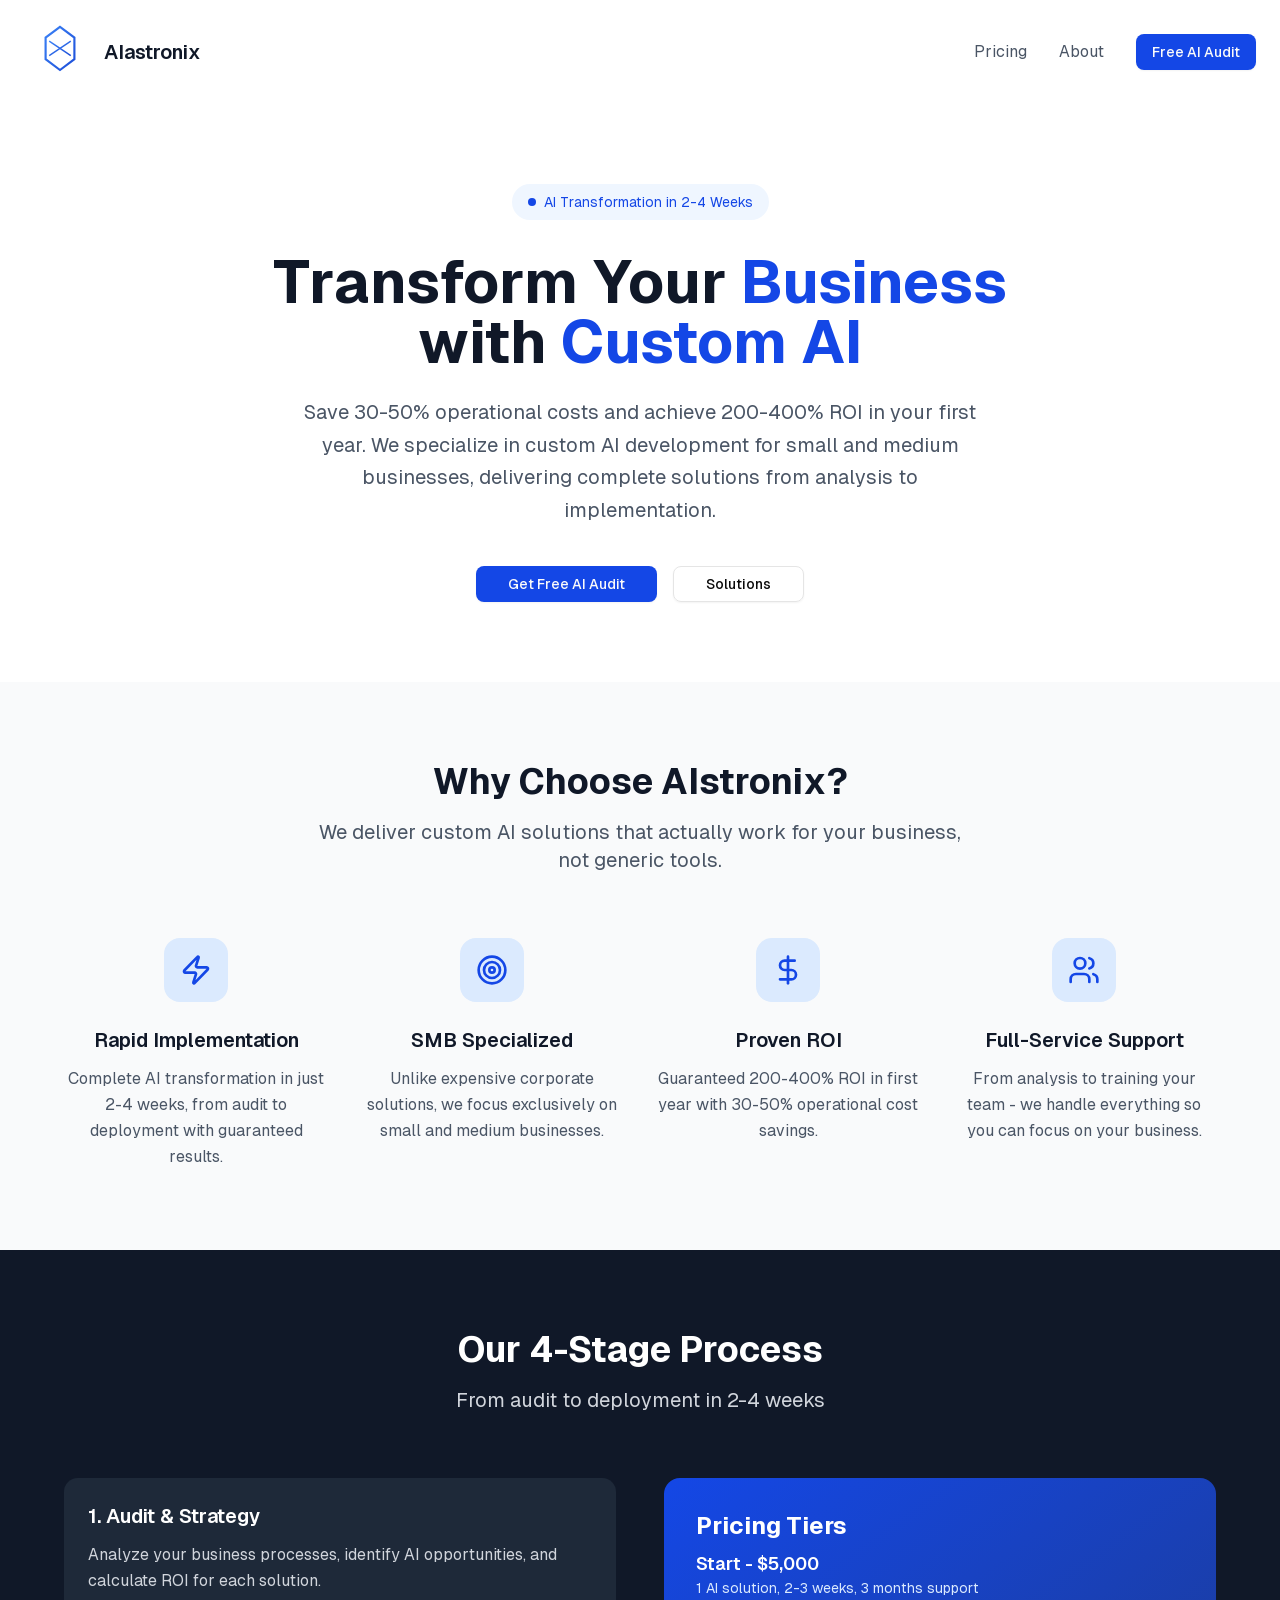
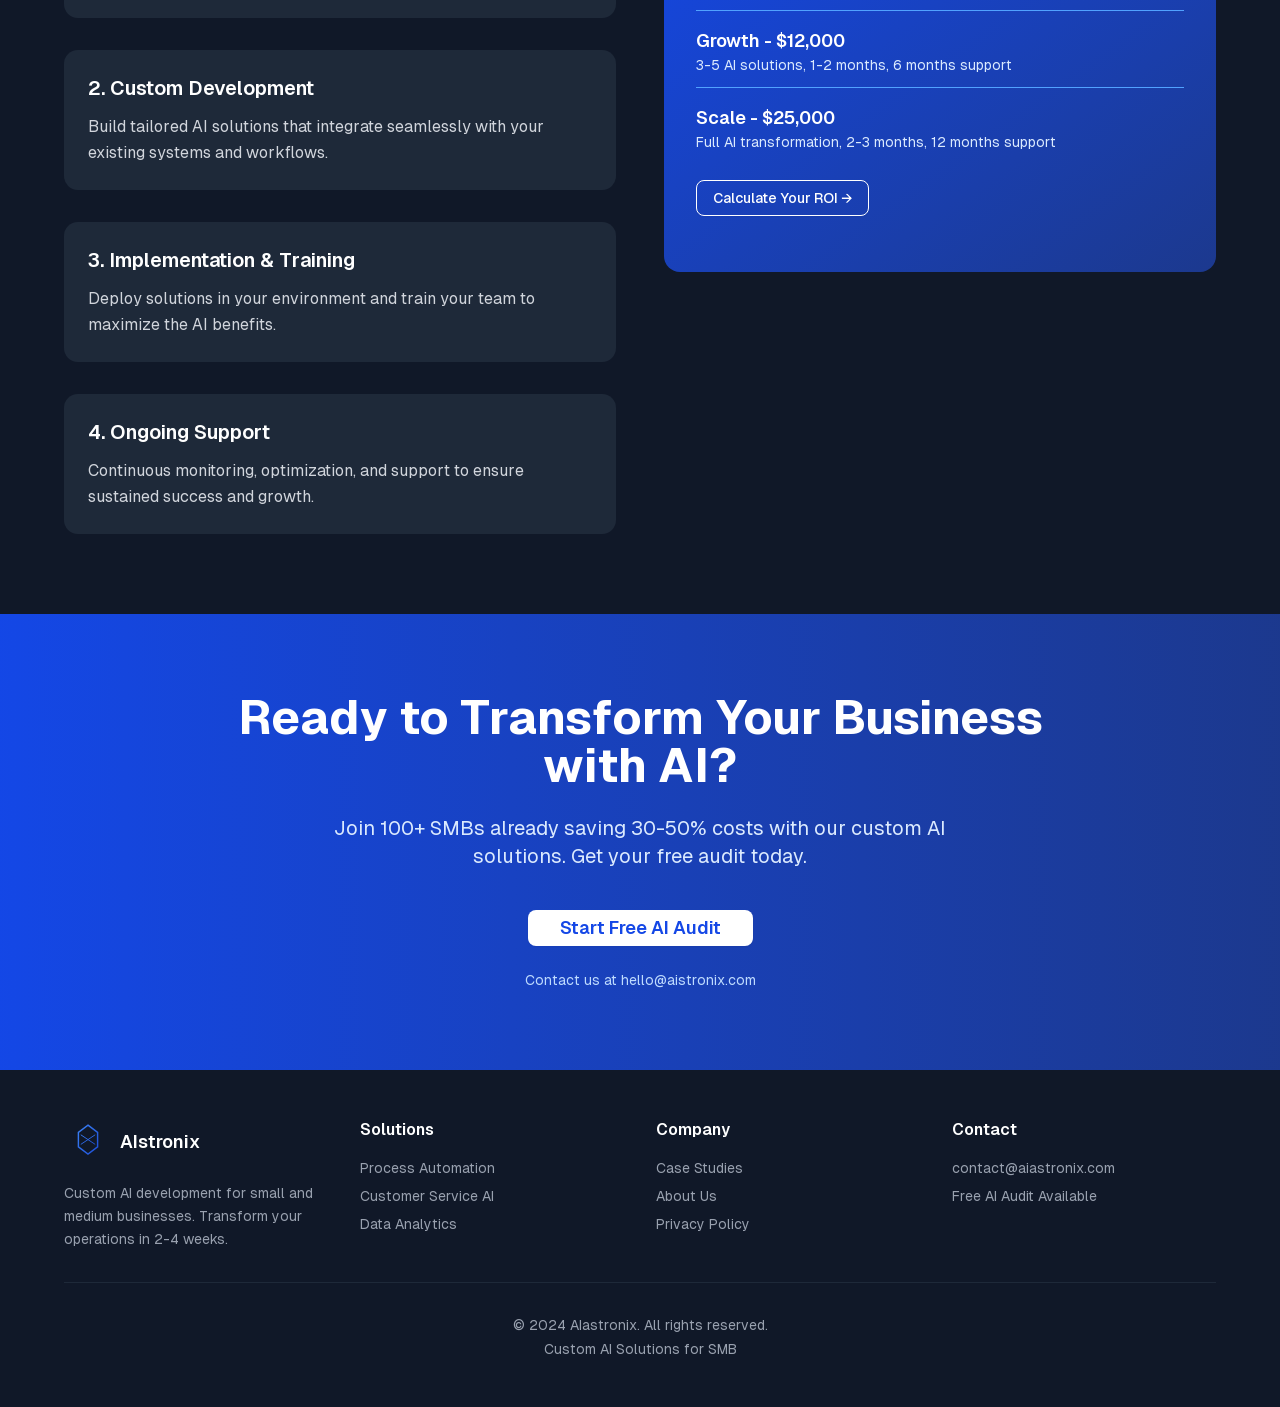
==== commit 910ee584: "Updates" ====
--- a/index.html
+++ b/index.html
@@ -1,7 +1,7 @@
-<!DOCTYPE html><html lang="en"><head><meta charSet="utf-8"/><meta name="viewport" content="width=device-width, initial-scale=1"/><link rel="stylesheet" href="/_next/static/css/627ab0abee4155ca.css" data-precedence="next"/><link rel="preload" as="script" fetchPriority="low" href="/_next/static/chunks/webpack-5a1207493ac5f4df.js"/><script src="/_next/static/chunks/4bd1b696-923d1d841f07dec7.js" async=""></script><script src="/_next/static/chunks/684-bcf0053daf87d261.js" async=""></script><script src="/_next/static/chunks/main-app-efae5935ded85457.js" async=""></script><script src="/_next/static/chunks/535-415239fc8aa7d71e.js" async=""></script><script src="/_next/static/chunks/app/page-8569c80352bbb18e.js" async=""></script><title>AIstronix - Custom AI Development for SMB</title><meta name="description" content="Transform your business with custom AI solutions. 30-50% cost savings, 200-400% ROI in first year. Full AI implementation in 2-4 weeks."/><meta name="generator" content="v0.app"/><style>
+<!DOCTYPE html><html lang="en"><head><meta charSet="utf-8"/><meta name="viewport" content="width=device-width, initial-scale=1"/><link rel="stylesheet" href="/_next/static/css/627ab0abee4155ca.css" data-precedence="next"/><link rel="preload" as="script" fetchPriority="low" href="/_next/static/chunks/webpack-5a1207493ac5f4df.js"/><script src="/_next/static/chunks/4bd1b696-923d1d841f07dec7.js" async=""></script><script src="/_next/static/chunks/684-bcf0053daf87d261.js" async=""></script><script src="/_next/static/chunks/main-app-efae5935ded85457.js" async=""></script><script src="/_next/static/chunks/535-415239fc8aa7d71e.js" async=""></script><script src="/_next/static/chunks/app/page-b8929ca04fcc1c7e.js" async=""></script><title>AIstronix - Custom AI Development for SMB</title><meta name="description" content="Transform your business with custom AI solutions. 30-50% cost savings, 200-400% ROI in first year. Full AI implementation in 2-4 weeks."/><meta name="generator" content="v0.app"/><style>
 html {
   font-family: 'GeistSans', 'GeistSans Fallback';
   --font-sans: __variable_fb8f2c;
   --font-mono: __variable_f910ec;
 }
-        </style><script src="/_next/static/chunks/polyfills-42372ed130431b0a.js" noModule=""></script></head><body><div class="min-h-screen bg-white"><header class="w-full px-6 py-4 bg-white"><div class="max-w-7xl mx-auto flex items-center justify-between"><a class="flex items-center gap-2" href="/"><div class="w-18 h-18 text-blue-700 relative"><svg viewBox="0 0 100 100" class="w-full h-full"><defs><linearGradient id="primaryGradient" x1="0%" y1="0%" x2="100%" y2="100%"><stop offset="0%" stop-color="rgb(59, 130, 246)"></stop><stop offset="100%" stop-color="rgb(29, 78, 216)"></stop></linearGradient></defs><path d="M50 15 L70 30 L70 60 L50 75 L30 60 L30 30 Z" fill="none" stroke="url(#primaryGradient)" stroke-width="3"></path><g stroke="url(#primaryGradient)" stroke-width="2" fill="none"><line x1="35" y1="35" x2="65" y2="55"></line><line x1="65" y1="35" x2="35" y2="55"></line><line x1="50" y1="25" x2="50" y2="65"></line></g></svg></div><span class="text-xl font-semibold text-gray-900">AIstronix</span></a><nav class="hidden md:flex items-center gap-8"><button class="text-gray-600 hover:text-gray-900">Pricing</button><a class="text-gray-600 hover:text-gray-900" href="/about">About</a><button data-slot="button" class="inline-flex items-center justify-center gap-2 whitespace-nowrap rounded-md text-sm font-medium transition-all disabled:pointer-events-none disabled:opacity-50 [&amp;_svg]:pointer-events-none [&amp;_svg:not([class*=&#x27;size-&#x27;])]:size-4 shrink-0 [&amp;_svg]:shrink-0 outline-none focus-visible:border-ring focus-visible:ring-ring/50 focus-visible:ring-[3px] aria-invalid:ring-destructive/20 dark:aria-invalid:ring-destructive/40 aria-invalid:border-destructive text-primary-foreground shadow-xs h-9 px-4 py-2 has-[&gt;svg]:px-3 bg-blue-700 hover:bg-blue-800">Free AI Audit</button></nav></div></header><section class="px-6 py-20 bg-white"><div class="max-w-4xl mx-auto text-center"><div class="inline-flex items-center gap-2 bg-blue-50 text-blue-700 px-4 py-2 rounded-full text-sm mb-8"><span class="w-2 h-2 bg-blue-700 rounded-full"></span>AI Transformation in 2-4 Weeks</div><h1 class="text-5xl md:text-6xl font-bold text-gray-900 mb-6">Transform Your <span class="text-blue-700">Business</span><br/>with <span class="text-blue-700">Custom AI</span></h1><p class="text-xl text-gray-600 mb-10 max-w-2xl mx-auto leading-relaxed">Save 30-50% operational costs and achieve 200-400% ROI in your first year. We specialize in custom AI development for small and medium businesses, delivering complete solutions from analysis to implementation.</p><div class="flex flex-col sm:flex-row gap-4 justify-center"><button data-slot="button" class="inline-flex items-center justify-center gap-2 whitespace-nowrap rounded-md text-sm font-medium transition-all disabled:pointer-events-none disabled:opacity-50 [&amp;_svg]:pointer-events-none [&amp;_svg:not([class*=&#x27;size-&#x27;])]:size-4 shrink-0 [&amp;_svg]:shrink-0 outline-none focus-visible:border-ring focus-visible:ring-ring/50 focus-visible:ring-[3px] aria-invalid:ring-destructive/20 dark:aria-invalid:ring-destructive/40 aria-invalid:border-destructive text-primary-foreground shadow-xs h-9 has-[&gt;svg]:px-3 bg-blue-700 hover:bg-blue-800 px-8 py-3">Get Free AI Audit</button><a data-slot="button" class="inline-flex items-center justify-center gap-2 whitespace-nowrap rounded-md text-sm font-medium transition-all disabled:pointer-events-none disabled:opacity-50 [&amp;_svg]:pointer-events-none [&amp;_svg:not([class*=&#x27;size-&#x27;])]:size-4 shrink-0 [&amp;_svg]:shrink-0 outline-none focus-visible:border-ring focus-visible:ring-ring/50 focus-visible:ring-[3px] aria-invalid:ring-destructive/20 dark:aria-invalid:ring-destructive/40 aria-invalid:border-destructive border shadow-xs hover:bg-accent hover:text-accent-foreground dark:bg-input/30 dark:border-input dark:hover:bg-input/50 h-9 has-[&gt;svg]:px-3 px-8 py-3 bg-transparent" href="/solutions">Solutions</a></div></div></section><section id="pricing-section" class="px-6 py-20 bg-gray-50"><div class="max-w-6xl mx-auto"><div class="text-center mb-16"><h2 class="text-4xl font-bold text-gray-900 mb-4">Why Choose AIstronix?</h2><p class="text-xl text-gray-600 max-w-2xl mx-auto">We deliver custom AI solutions that actually work for your business, not generic tools.</p></div><div class="grid md:grid-cols-2 lg:grid-cols-4 gap-8"><div class="text-center"><div class="w-16 h-16 bg-blue-100 rounded-2xl flex items-center justify-center mx-auto mb-6"><svg xmlns="http://www.w3.org/2000/svg" width="24" height="24" viewBox="0 0 24 24" fill="none" stroke="currentColor" stroke-width="2" stroke-linecap="round" stroke-linejoin="round" class="lucide lucide-zap w-8 h-8 text-blue-700"><path d="M4 14a1 1 0 0 1-.78-1.63l9.9-10.2a.5.5 0 0 1 .86.46l-1.92 6.02A1 1 0 0 0 13 10h7a1 1 0 0 1 .78 1.63l-9.9 10.2a.5.5 0 0 1-.86-.46l1.92-6.02A1 1 0 0 0 11 14z"></path></svg></div><h3 class="text-xl font-semibold text-gray-900 mb-3">Rapid Implementation</h3><p class="text-gray-600 leading-relaxed">Complete AI transformation in just 2-4 weeks, from audit to deployment with guaranteed results.</p></div><div class="text-center"><div class="w-16 h-16 bg-blue-100 rounded-2xl flex items-center justify-center mx-auto mb-6"><svg xmlns="http://www.w3.org/2000/svg" width="24" height="24" viewBox="0 0 24 24" fill="none" stroke="currentColor" stroke-width="2" stroke-linecap="round" stroke-linejoin="round" class="lucide lucide-target w-8 h-8 text-blue-700"><circle cx="12" cy="12" r="10"></circle><circle cx="12" cy="12" r="6"></circle><circle cx="12" cy="12" r="2"></circle></svg></div><h3 class="text-xl font-semibold text-gray-900 mb-3">SMB Specialized</h3><p class="text-gray-600 leading-relaxed">Unlike expensive corporate solutions, we focus exclusively on small and medium businesses.</p></div><div class="text-center"><div class="w-16 h-16 bg-blue-100 rounded-2xl flex items-center justify-center mx-auto mb-6"><svg xmlns="http://www.w3.org/2000/svg" width="24" height="24" viewBox="0 0 24 24" fill="none" stroke="currentColor" stroke-width="2" stroke-linecap="round" stroke-linejoin="round" class="lucide lucide-dollar-sign w-8 h-8 text-blue-700"><line x1="12" x2="12" y1="2" y2="22"></line><path d="M17 5H9.5a3.5 3.5 0 0 0 0 7h5a3.5 3.5 0 0 1 0 7H6"></path></svg></div><h3 class="text-xl font-semibold text-gray-900 mb-3">Proven ROI</h3><p class="text-gray-600 leading-relaxed">Guaranteed 200-400% ROI in first year with 30-50% operational cost savings.</p></div><div class="text-center"><div class="w-16 h-16 bg-blue-100 rounded-2xl flex items-center justify-center mx-auto mb-6"><svg xmlns="http://www.w3.org/2000/svg" width="24" height="24" viewBox="0 0 24 24" fill="none" stroke="currentColor" stroke-width="2" stroke-linecap="round" stroke-linejoin="round" class="lucide lucide-users w-8 h-8 text-blue-700"><path d="M16 21v-2a4 4 0 0 0-4-4H6a4 4 0 0 0-4 4v2"></path><circle cx="9" cy="7" r="4"></circle><path d="M22 21v-2a4 4 0 0 0-3-3.87"></path><path d="M16 3.13a4 4 0 0 1 0 7.75"></path></svg></div><h3 class="text-xl font-semibold text-gray-900 mb-3">Full-Service Support</h3><p class="text-gray-600 leading-relaxed">From analysis to training your team - we handle everything so you can focus on your business.</p></div></div></div></section><section id="process-section" class="px-6 py-20 bg-gray-900 text-white"><div class="max-w-6xl mx-auto"><div class="text-center mb-16"><h2 class="text-4xl font-bold mb-4">Our 4-Stage Process</h2><p class="text-xl text-gray-300">From audit to deployment in 2-4 weeks</p></div><div class="grid lg:grid-cols-2 gap-12 items-start"><div class="space-y-8"><div class="bg-gray-800 p-6 rounded-xl"><h3 class="text-xl font-semibold mb-3">1. Audit &amp; Strategy</h3><p class="text-gray-300 leading-relaxed">Analyze your business processes, identify AI opportunities, and calculate ROI for each solution.</p></div><div class="bg-gray-800 p-6 rounded-xl"><h3 class="text-xl font-semibold mb-3">2. Custom Development</h3><p class="text-gray-300 leading-relaxed">Build tailored AI solutions that integrate seamlessly with your existing systems and workflows.</p></div><div class="bg-gray-800 p-6 rounded-xl"><h3 class="text-xl font-semibold mb-3">3. Implementation &amp; Training</h3><p class="text-gray-300 leading-relaxed">Deploy solutions in your environment and train your team to maximize the AI benefits.</p></div><div class="bg-gray-800 p-6 rounded-xl"><h3 class="text-xl font-semibold mb-3">4. Ongoing Support</h3><p class="text-gray-300 leading-relaxed">Continuous monitoring, optimization, and support to ensure sustained success and growth.</p></div></div><div class="bg-gradient-to-br from-blue-700 to-blue-900 p-8 rounded-2xl"><div class="mb-6"><h3 class="text-2xl font-bold mb-2">Pricing Tiers</h3><div class="space-y-4"><div class="border-b border-blue-400 pb-3"><h4 class="text-lg font-semibold">Start - $5,000</h4><p class="text-blue-100 text-sm">1 AI solution, 2-3 weeks, 3 months support</p></div><div class="border-b border-blue-400 pb-3"><h4 class="text-lg font-semibold">Growth - $12,000</h4><p class="text-blue-100 text-sm">3-5 AI solutions, 1-2 months, 6 months support</p></div><div class="pb-3"><h4 class="text-lg font-semibold">Scale - $25,000</h4><p class="text-blue-100 text-sm">Full AI transformation, 2-3 months, 12 months support</p></div></div><button data-slot="button" class="inline-flex items-center justify-center gap-2 whitespace-nowrap rounded-md text-sm font-medium transition-all disabled:pointer-events-none disabled:opacity-50 [&amp;_svg]:pointer-events-none [&amp;_svg:not([class*=&#x27;size-&#x27;])]:size-4 shrink-0 [&amp;_svg]:shrink-0 outline-none focus-visible:border-ring focus-visible:ring-ring/50 focus-visible:ring-[3px] aria-invalid:ring-destructive/20 dark:aria-invalid:ring-destructive/40 aria-invalid:border-destructive border shadow-xs dark:bg-input/30 dark:border-input dark:hover:bg-input/50 h-9 px-4 py-2 has-[&gt;svg]:px-3 text-white border-white hover:bg-white hover:text-blue-700 mt-4 bg-transparent">Calculate Your ROI →</button></div></div></div></div></section><section class="px-6 py-20 bg-gradient-to-r from-blue-700 to-blue-900 text-white"><div class="max-w-4xl mx-auto text-center"><h2 class="text-4xl md:text-5xl font-bold mb-6">Ready to Transform Your Business with AI?</h2><p class="text-xl text-blue-100 mb-10 max-w-2xl mx-auto">Join 100+ SMBs already saving 30-50% costs with our custom AI solutions. Get your free audit today.</p><button data-slot="button" class="inline-flex items-center justify-center gap-2 whitespace-nowrap rounded-md transition-all disabled:pointer-events-none disabled:opacity-50 [&amp;_svg]:pointer-events-none [&amp;_svg:not([class*=&#x27;size-&#x27;])]:size-4 shrink-0 [&amp;_svg]:shrink-0 outline-none focus-visible:border-ring focus-visible:ring-ring/50 focus-visible:ring-[3px] aria-invalid:ring-destructive/20 dark:aria-invalid:ring-destructive/40 aria-invalid:border-destructive shadow-xs h-9 has-[&gt;svg]:px-3 bg-white text-blue-700 hover:bg-gray-100 px-8 py-3 text-lg font-semibold">Start Free AI Audit</button><p class="text-blue-200 text-sm mt-6">Contact us at hello@aistronix.com</p></div></section><footer class="px-6 py-12 bg-gray-900 text-white"><div class="max-w-6xl mx-auto"><div class="grid md:grid-cols-4 gap-8 mb-8"><div><div class="flex items-center gap-2 mb-4"><div class="w-12 h-12 text-blue-600 relative"><svg viewBox="0 0 100 100" class="w-full h-full"><defs><linearGradient id="primaryGradient" x1="0%" y1="0%" x2="100%" y2="100%"><stop offset="0%" stop-color="rgb(59, 130, 246)"></stop><stop offset="100%" stop-color="rgb(29, 78, 216)"></stop></linearGradient></defs><path d="M50 15 L70 30 L70 60 L50 75 L30 60 L30 30 Z" fill="none" stroke="url(#primaryGradient)" stroke-width="3"></path><g stroke="url(#primaryGradient)" stroke-width="2" fill="none"><line x1="35" y1="35" x2="65" y2="55"></line><line x1="65" y1="35" x2="35" y2="55"></line><line x1="50" y1="25" x2="50" y2="65"></line></g></svg></div><span class="text-lg font-semibold">AIstronix</span></div><p class="text-gray-400 text-sm leading-relaxed">Custom AI development for small and medium businesses. Transform your operations in 2-4 weeks.</p></div><div><h4 class="font-semibold mb-4">Solutions</h4><ul class="space-y-2 text-sm text-gray-400"><li><a href="#" class="hover:text-white">Process Automation</a></li><li><a href="#" class="hover:text-white">Customer Service AI</a></li><li><a href="#" class="hover:text-white">Data Analytics</a></li></ul></div><div><h4 class="font-semibold mb-4">Company</h4><ul class="space-y-2 text-sm text-gray-400"><li><a href="#" class="hover:text-white">Case Studies</a></li><li><a href="#" class="hover:text-white">About Us</a></li><li><a href="#" class="hover:text-white">Privacy Policy</a></li></ul></div><div><h4 class="font-semibold mb-4">Contact</h4><p class="text-sm text-gray-400">contact@aiastronix.com</p><p class="text-sm text-gray-400 mt-2">Free AI Audit Available</p></div></div><div class="border-t border-gray-800 pt-8 text-center text-sm text-gray-400"><p>© 2024 AIstronix. All rights reserved.</p><p class="mt-1">Custom AI Solutions for SMB</p></div></div></footer></div><script src="/_next/static/chunks/webpack-5a1207493ac5f4df.js" async=""></script><script>(self.__next_f=self.__next_f||[]).push([0])</script><script>self.__next_f.push([1,"1:\"$Sreact.fragment\"\n2:I[7555,[],\"\"]\n3:I[1295,[],\"\"]\n4:I[6094,[\"535\",\"static/chunks/535-415239fc8aa7d71e.js\",\"974\",\"static/chunks/app/page-8569c80352bbb18e.js\"],\"Header\"]\n5:I[1369,[\"535\",\"static/chunks/535-415239fc8aa7d71e.js\",\"974\",\"static/chunks/app/page-8569c80352bbb18e.js\"],\"HeroSection\"]\n6:I[1029,[\"535\",\"static/chunks/535-415239fc8aa7d71e.js\",\"974\",\"static/chunks/app/page-8569c80352bbb18e.js\"],\"CoreBeliefsSection\"]\n7:I[3857,[\"535\",\"static/chunks/535-415239fc8aa7d71e.js\",\"974\",\"static/chunks/app/page-8569c80352bbb18e.js\"],\"CTASection\"]\n8:I[9665,[],\"OutletBoundary\"]\nb:I[9665,[],\"ViewportBoundary\"]\nd:I[9665,[],\"MetadataBoundary\"]\nf:I[6614,[],\"\"]\n:HL[\"/_next/static/css/627ab0abee4155ca.css\",\"style\"]\n"])</script><script>self.__next_f.push([1,"0:{\"P\":null,\"b\":\"8Jj2Phle937kpy-nGGQXv\",\"p\":\"\",\"c\":[\"\",\"\"],\"i\":false,\"f\":[[[\"\",{\"children\":[\"__PAGE__\",{}]},\"$undefined\",\"$undefined\",true],[\"\",[\"$\",\"$1\",\"c\",{\"children\":[[[\"$\",\"link\",\"0\",{\"rel\":\"stylesheet\",\"href\":\"/_next/static/css/627ab0abee4155ca.css\",\"precedence\":\"next\",\"crossOrigin\":\"$undefined\",\"nonce\":\"$undefined\"}]],[\"$\",\"html\",null,{\"lang\":\"en\",\"children\":[[\"$\",\"head\",null,{\"children\":[\"$\",\"style\",null,{\"children\":\"\\nhtml {\\n  font-family: 'GeistSans', 'GeistSans Fallback';\\n  --font-sans: __variable_fb8f2c;\\n  --font-mono: __variable_f910ec;\\n}\\n        \"}]}],[\"$\",\"body\",null,{\"children\":[\"$\",\"$L2\",null,{\"parallelRouterKey\":\"children\",\"error\":\"$undefined\",\"errorStyles\":\"$undefined\",\"errorScripts\":\"$undefined\",\"template\":[\"$\",\"$L3\",null,{}],\"templateStyles\":\"$undefined\",\"templateScripts\":\"$undefined\",\"notFound\":[[[\"$\",\"title\",null,{\"children\":\"404: This page could not be found.\"}],[\"$\",\"div\",null,{\"style\":{\"fontFamily\":\"system-ui,\\\"Segoe UI\\\",Roboto,Helvetica,Arial,sans-serif,\\\"Apple Color Emoji\\\",\\\"Segoe UI Emoji\\\"\",\"height\":\"100vh\",\"textAlign\":\"center\",\"display\":\"flex\",\"flexDirection\":\"column\",\"alignItems\":\"center\",\"justifyContent\":\"center\"},\"children\":[\"$\",\"div\",null,{\"children\":[[\"$\",\"style\",null,{\"dangerouslySetInnerHTML\":{\"__html\":\"body{color:#000;background:#fff;margin:0}.next-error-h1{border-right:1px solid rgba(0,0,0,.3)}@media (prefers-color-scheme:dark){body{color:#fff;background:#000}.next-error-h1{border-right:1px solid rgba(255,255,255,.3)}}\"}}],[\"$\",\"h1\",null,{\"className\":\"next-error-h1\",\"style\":{\"display\":\"inline-block\",\"margin\":\"0 20px 0 0\",\"padding\":\"0 23px 0 0\",\"fontSize\":24,\"fontWeight\":500,\"verticalAlign\":\"top\",\"lineHeight\":\"49px\"},\"children\":404}],[\"$\",\"div\",null,{\"style\":{\"display\":\"inline-block\"},\"children\":[\"$\",\"h2\",null,{\"style\":{\"fontSize\":14,\"fontWeight\":400,\"lineHeight\":\"49px\",\"margin\":0},\"children\":\"This page could not be found.\"}]}]]}]}]],[]],\"forbidden\":\"$undefined\",\"unauthorized\":\"$undefined\"}]}]]}]]}],{\"children\":[\"__PAGE__\",[\"$\",\"$1\",\"c\",{\"children\":[[\"$\",\"div\",null,{\"className\":\"min-h-screen bg-white\",\"children\":[[\"$\",\"$L4\",null,{}],[\"$\",\"$L5\",null,{}],[\"$\",\"section\",null,{\"id\":\"pricing-section\",\"className\":\"px-6 py-20 bg-gray-50\",\"children\":[\"$\",\"div\",null,{\"className\":\"max-w-6xl mx-auto\",\"children\":[[\"$\",\"div\",null,{\"className\":\"text-center mb-16\",\"children\":[[\"$\",\"h2\",null,{\"className\":\"text-4xl font-bold text-gray-900 mb-4\",\"children\":\"Why Choose AIstronix?\"}],[\"$\",\"p\",null,{\"className\":\"text-xl text-gray-600 max-w-2xl mx-auto\",\"children\":\"We deliver custom AI solutions that actually work for your business, not generic tools.\"}]]}],[\"$\",\"div\",null,{\"className\":\"grid md:grid-cols-2 lg:grid-cols-4 gap-8\",\"children\":[[\"$\",\"div\",\"0\",{\"className\":\"text-center\",\"children\":[[\"$\",\"div\",null,{\"className\":\"w-16 h-16 bg-blue-100 rounded-2xl flex items-center justify-center mx-auto mb-6\",\"children\":[\"$\",\"svg\",null,{\"ref\":\"$undefined\",\"xmlns\":\"http://www.w3.org/2000/svg\",\"width\":24,\"height\":24,\"viewBox\":\"0 0 24 24\",\"fill\":\"none\",\"stroke\":\"currentColor\",\"strokeWidth\":2,\"strokeLinecap\":\"round\",\"strokeLinejoin\":\"round\",\"className\":\"lucide lucide-zap w-8 h-8 text-blue-700\",\"children\":[[\"$\",\"path\",\"1xq2db\",{\"d\":\"M4 14a1 1 0 0 1-.78-1.63l9.9-10.2a.5.5 0 0 1 .86.46l-1.92 6.02A1 1 0 0 0 13 10h7a1 1 0 0 1 .78 1.63l-9.9 10.2a.5.5 0 0 1-.86-.46l1.92-6.02A1 1 0 0 0 11 14z\"}],\"$undefined\"]}]}],[\"$\",\"h3\",null,{\"className\":\"text-xl font-semibold text-gray-900 mb-3\",\"children\":\"Rapid Implementation\"}],[\"$\",\"p\",null,{\"className\":\"text-gray-600 leading-relaxed\",\"children\":\"Complete AI transformation in just 2-4 weeks, from audit to deployment with guaranteed results.\"}]]}],[\"$\",\"div\",\"1\",{\"className\":\"text-center\",\"children\":[[\"$\",\"div\",null,{\"className\":\"w-16 h-16 bg-blue-100 rounded-2xl flex items-center justify-center mx-auto mb-6\",\"children\":[\"$\",\"svg\",null,{\"ref\":\"$undefined\",\"xmlns\":\"http://www.w3.org/2000/svg\",\"width\":24,\"height\":24,\"viewBox\":\"0 0 24 24\",\"fill\":\"none\",\"stroke\":\"currentColor\",\"strokeWidth\":2,\"strokeLinecap\":\"round\",\"strokeLinejoin\":\"round\",\"className\":\"lucide lucide-target w-8 h-8 text-blue-700\",\"children\":[[\"$\",\"circle\",\"1mglay\",{\"cx\":\"12\",\"cy\":\"12\",\"r\":\"10\"}],[\"$\",\"circle\",\"1vlfrh\",{\"cx\":\"12\",\"cy\":\"12\",\"r\":\"6\"}],[\"$\",\"circle\",\"1c9p78\",{\"cx\":\"12\",\"cy\":\"12\",\"r\":\"2\"}],\"$undefined\"]}]}],[\"$\",\"h3\",null,{\"className\":\"text-xl font-semibold text-gray-900 mb-3\",\"children\":\"SMB Specialized\"}],[\"$\",\"p\",null,{\"className\":\"text-gray-600 leading-relaxed\",\"children\":\"Unlike expensive corporate solutions, we focus exclusively on small and medium businesses.\"}]]}],[\"$\",\"div\",\"2\",{\"className\":\"text-center\",\"children\":[[\"$\",\"div\",null,{\"className\":\"w-16 h-16 bg-blue-100 rounded-2xl flex items-center justify-center mx-auto mb-6\",\"children\":[\"$\",\"svg\",null,{\"ref\":\"$undefined\",\"xmlns\":\"http://www.w3.org/2000/svg\",\"width\":24,\"height\":24,\"viewBox\":\"0 0 24 24\",\"fill\":\"none\",\"stroke\":\"currentColor\",\"strokeWidth\":2,\"strokeLinecap\":\"round\",\"strokeLinejoin\":\"round\",\"className\":\"lucide lucide-dollar-sign w-8 h-8 text-blue-700\",\"children\":[[\"$\",\"line\",\"7eqyqh\",{\"x1\":\"12\",\"x2\":\"12\",\"y1\":\"2\",\"y2\":\"22\"}],[\"$\",\"path\",\"1b0p4s\",{\"d\":\"M17 5H9.5a3.5 3.5 0 0 0 0 7h5a3.5 3.5 0 0 1 0 7H6\"}],\"$undefined\"]}]}],[\"$\",\"h3\",null,{\"className\":\"text-xl font-semibold text-gray-900 mb-3\",\"children\":\"Proven ROI\"}],[\"$\",\"p\",null,{\"className\":\"text-gray-600 leading-relaxed\",\"children\":\"Guaranteed 200-400% ROI in first year with 30-50% operational cost savings.\"}]]}],[\"$\",\"div\",\"3\",{\"className\":\"text-center\",\"children\":[[\"$\",\"div\",null,{\"className\":\"w-16 h-16 bg-blue-100 rounded-2xl flex items-center justify-center mx-auto mb-6\",\"children\":[\"$\",\"svg\",null,{\"ref\":\"$undefined\",\"xmlns\":\"http://www.w3.org/2000/svg\",\"width\":24,\"height\":24,\"viewBox\":\"0 0 24 24\",\"fill\":\"none\",\"stroke\":\"currentColor\",\"strokeWidth\":2,\"strokeLinecap\":\"round\",\"strokeLinejoin\":\"round\",\"className\":\"lucide lucide-users w-8 h-8 text-blue-700\",\"children\":[[\"$\",\"path\",\"1yyitq\",{\"d\":\"M16 21v-2a4 4 0 0 0-4-4H6a4 4 0 0 0-4 4v2\"}],[\"$\",\"circle\",\"nufk8\",{\"cx\":\"9\",\"cy\":\"7\",\"r\":\"4\"}],[\"$\",\"path\",\"kshegd\",{\"d\":\"M22 21v-2a4 4 0 0 0-3-3.87\"}],[\"$\",\"path\",\"1da9ce\",{\"d\":\"M16 3.13a4 4 0 0 1 0 7.75\"}],\"$undefined\"]}]}],[\"$\",\"h3\",null,{\"className\":\"text-xl font-semibold text-gray-900 mb-3\",\"children\":\"Full-Service Support\"}],[\"$\",\"p\",null,{\"className\":\"text-gray-600 leading-relaxed\",\"children\":\"From analysis to training your team - we handle everything so you can focus on your business.\"}]]}]]}]]}]}],[\"$\",\"$L6\",null,{}],[\"$\",\"$L7\",null,{}],[\"$\",\"footer\",null,{\"className\":\"px-6 py-12 bg-gray-900 text-white\",\"children\":[\"$\",\"div\",null,{\"className\":\"max-w-6xl mx-auto\",\"children\":[[\"$\",\"div\",null,{\"className\":\"grid md:grid-cols-4 gap-8 mb-8\",\"children\":[[\"$\",\"div\",null,{\"children\":[[\"$\",\"div\",null,{\"className\":\"flex items-center gap-2 mb-4\",\"children\":[[\"$\",\"div\",null,{\"className\":\"w-12 h-12 text-blue-600 relative\",\"children\":[\"$\",\"svg\",null,{\"viewBox\":\"0 0 100 100\",\"className\":\"w-full h-full\",\"children\":[[\"$\",\"defs\",null,{\"children\":[\"$\",\"linearGradient\",null,{\"id\":\"primaryGradient\",\"x1\":\"0%\",\"y1\":\"0%\",\"x2\":\"100%\",\"y2\":\"100%\",\"children\":[[\"$\",\"stop\",null,{\"offset\":\"0%\",\"stopColor\":\"rgb(59, 130, 246)\"}],[\"$\",\"stop\",null,{\"offset\":\"100%\",\"stopColor\":\"rgb(29, 78, 216)\"}]]}]}],[\"$\",\"path\",null,{\"d\":\"M50 15 L70 30 L70 60 L50 75 L30 60 L30 30 Z\",\"fill\":\"none\",\"stroke\":\"url(#primaryGradient)\",\"strokeWidth\":\"3\"}],[\"$\",\"g\",null,{\"stroke\":\"url(#primaryGradient)\",\"strokeWidth\":\"2\",\"fill\":\"none\",\"children\":[[\"$\",\"line\",null,{\"x1\":\"35\",\"y1\":\"35\",\"x2\":\"65\",\"y2\":\"55\"}],[\"$\",\"line\",null,{\"x1\":\"65\",\"y1\":\"35\",\"x2\":\"35\",\"y2\":\"55\"}],[\"$\",\"line\",null,{\"x1\":\"50\",\"y1\":\"25\",\"x2\":\"50\",\"y2\":\"65\"}]]}]]}]}],[\"$\",\"span\",null,{\"className\":\"text-lg font-semibold\",\"children\":\"AIstronix\"}]]}],[\"$\",\"p\",null,{\"className\":\"text-gray-400 text-sm leading-relaxed\",\"children\":\"Custom AI development for small and medium businesses. Transform your operations in 2-4 weeks.\"}]]}],[\"$\",\"div\",null,{\"children\":[[\"$\",\"h4\",null,{\"className\":\"font-semibold mb-4\",\"children\":\"Solutions\"}],[\"$\",\"ul\",null,{\"className\":\"space-y-2 text-sm text-gray-400\",\"children\":[[\"$\",\"li\",null,{\"children\":[\"$\",\"a\",null,{\"href\":\"#\",\"className\":\"hover:text-white\",\"children\":\"Process Automation\"}]}],[\"$\",\"li\",null,{\"children\":[\"$\",\"a\",null,{\"href\":\"#\",\"className\":\"hover:text-white\",\"children\":\"Customer Service AI\"}]}],[\"$\",\"li\",null,{\"children\":[\"$\",\"a\",null,{\"href\":\"#\",\"className\":\"hover:text-white\",\"children\":\"Data Analytics\"}]}]]}]]}],[\"$\",\"div\",null,{\"children\":[[\"$\",\"h4\",null,{\"className\":\"font-semibold mb-4\",\"children\":\"Company\"}],[\"$\",\"ul\",null,{\"className\":\"space-y-2 text-sm text-gray-400\",\"children\":[[\"$\",\"li\",null,{\"children\":[\"$\",\"a\",null,{\"href\":\"#\",\"className\":\"hover:text-white\",\"children\":\"Case Studies\"}]}],[\"$\",\"li\",null,{\"children\":[\"$\",\"a\",null,{\"href\":\"#\",\"className\":\"hover:text-white\",\"children\":\"About Us\"}]}],[\"$\",\"li\",null,{\"children\":[\"$\",\"a\",null,{\"href\":\"#\",\"className\":\"hover:text-white\",\"children\":\"Privacy Policy\"}]}]]}]]}],[\"$\",\"div\",null,{\"children\":[[\"$\",\"h4\",null,{\"className\":\"font-semibold mb-4\",\"children\":\"Contact\"}],[\"$\",\"p\",null,{\"className\":\"text-sm text-gray-400\",\"children\":\"contact@aiastronix.com\"}],[\"$\",\"p\",null,{\"className\":\"text-sm text-gray-400 mt-2\",\"children\":\"Free AI Audit Available\"}]]}]]}],[\"$\",\"div\",null,{\"className\":\"border-t border-gray-800 pt-8 text-center text-sm text-gray-400\",\"children\":[[\"$\",\"p\",null,{\"children\":\"© 2024 AIstronix. All rights reserved.\"}],[\"$\",\"p\",null,{\"className\":\"mt-1\",\"children\":\"Custom AI Solutions for SMB\"}]]}]]}]}]]}],\"$undefined\",null,[\"$\",\"$L8\",null,{\"children\":[\"$L9\",\"$La\",null]}]]}],{},null,false]},null,false],[\"$\",\"$1\",\"h\",{\"children\":[null,[\"$\",\"$1\",\"ZUYVNqsPyeiaB_e0brPA7\",{\"children\":[[\"$\",\"$Lb\",null,{\"children\":\"$Lc\"}],null]}],[\"$\",\"$Ld\",null,{\"children\":\"$Le\"}]]}],false]],\"m\":\"$undefined\",\"G\":[\"$f\",\"$undefined\"],\"s\":false,\"S\":true}\n"])</script><script>self.__next_f.push([1,"c:[[\"$\",\"meta\",\"0\",{\"charSet\":\"utf-8\"}],[\"$\",\"meta\",\"1\",{\"name\":\"viewport\",\"content\":\"width=device-width, initial-scale=1\"}]]\n9:null\n"])</script><script>self.__next_f.push([1,"a:null\ne:[[\"$\",\"title\",\"0\",{\"children\":\"AIstronix - Custom AI Development for SMB\"}],[\"$\",\"meta\",\"1\",{\"name\":\"description\",\"content\":\"Transform your business with custom AI solutions. 30-50% cost savings, 200-400% ROI in first year. Full AI implementation in 2-4 weeks.\"}],[\"$\",\"meta\",\"2\",{\"name\":\"generator\",\"content\":\"v0.app\"}]]\n"])</script></body></html>+        </style><script src="/_next/static/chunks/polyfills-42372ed130431b0a.js" noModule=""></script></head><body><div class="min-h-screen bg-white"><header class="w-full px-6 py-4 bg-white"><div class="max-w-7xl mx-auto flex items-center justify-between"><a class="flex items-center gap-2" href="/"><div class="w-18 h-18 text-blue-700 relative"><svg viewBox="0 0 100 100" class="w-full h-full"><defs><linearGradient id="primaryGradient" x1="0%" y1="0%" x2="100%" y2="100%"><stop offset="0%" stop-color="rgb(59, 130, 246)"></stop><stop offset="100%" stop-color="rgb(29, 78, 216)"></stop></linearGradient></defs><path d="M50 15 L70 30 L70 60 L50 75 L30 60 L30 30 Z" fill="none" stroke="url(#primaryGradient)" stroke-width="3"></path><g stroke="url(#primaryGradient)" stroke-width="2" fill="none"><line x1="35" y1="35" x2="65" y2="55"></line><line x1="65" y1="35" x2="35" y2="55"></line><line x1="50" y1="25" x2="50" y2="65"></line></g></svg></div><span class="text-xl font-semibold text-gray-900">AIastronix</span></a><nav class="hidden md:flex items-center gap-8"><button class="text-gray-600 hover:text-gray-900">Pricing</button><a class="text-gray-600 hover:text-gray-900" href="/about">About</a><button data-slot="button" class="inline-flex items-center justify-center gap-2 whitespace-nowrap rounded-md text-sm font-medium transition-all disabled:pointer-events-none disabled:opacity-50 [&amp;_svg]:pointer-events-none [&amp;_svg:not([class*=&#x27;size-&#x27;])]:size-4 shrink-0 [&amp;_svg]:shrink-0 outline-none focus-visible:border-ring focus-visible:ring-ring/50 focus-visible:ring-[3px] aria-invalid:ring-destructive/20 dark:aria-invalid:ring-destructive/40 aria-invalid:border-destructive text-primary-foreground shadow-xs h-9 px-4 py-2 has-[&gt;svg]:px-3 bg-blue-700 hover:bg-blue-800">Free AI Audit</button></nav></div></header><section class="px-6 py-20 bg-white"><div class="max-w-4xl mx-auto text-center"><div class="inline-flex items-center gap-2 bg-blue-50 text-blue-700 px-4 py-2 rounded-full text-sm mb-8"><span class="w-2 h-2 bg-blue-700 rounded-full"></span>AI Transformation in 2-4 Weeks</div><h1 class="text-5xl md:text-6xl font-bold text-gray-900 mb-6">Transform Your <span class="text-blue-700">Business</span><br/>with <span class="text-blue-700">Custom AI</span></h1><p class="text-xl text-gray-600 mb-10 max-w-2xl mx-auto leading-relaxed">Save 30-50% operational costs and achieve 200-400% ROI in your first year. We specialize in custom AI development for small and medium businesses, delivering complete solutions from analysis to implementation.</p><div class="flex flex-col sm:flex-row gap-4 justify-center"><button data-slot="button" class="inline-flex items-center justify-center gap-2 whitespace-nowrap rounded-md text-sm font-medium transition-all disabled:pointer-events-none disabled:opacity-50 [&amp;_svg]:pointer-events-none [&amp;_svg:not([class*=&#x27;size-&#x27;])]:size-4 shrink-0 [&amp;_svg]:shrink-0 outline-none focus-visible:border-ring focus-visible:ring-ring/50 focus-visible:ring-[3px] aria-invalid:ring-destructive/20 dark:aria-invalid:ring-destructive/40 aria-invalid:border-destructive text-primary-foreground shadow-xs h-9 has-[&gt;svg]:px-3 bg-blue-700 hover:bg-blue-800 px-8 py-3">Get Free AI Audit</button><a data-slot="button" class="inline-flex items-center justify-center gap-2 whitespace-nowrap rounded-md text-sm font-medium transition-all disabled:pointer-events-none disabled:opacity-50 [&amp;_svg]:pointer-events-none [&amp;_svg:not([class*=&#x27;size-&#x27;])]:size-4 shrink-0 [&amp;_svg]:shrink-0 outline-none focus-visible:border-ring focus-visible:ring-ring/50 focus-visible:ring-[3px] aria-invalid:ring-destructive/20 dark:aria-invalid:ring-destructive/40 aria-invalid:border-destructive border shadow-xs hover:bg-accent hover:text-accent-foreground dark:bg-input/30 dark:border-input dark:hover:bg-input/50 h-9 has-[&gt;svg]:px-3 px-8 py-3 bg-transparent" href="/solutions">Solutions</a></div></div></section><section id="pricing-section" class="px-6 py-20 bg-gray-50"><div class="max-w-6xl mx-auto"><div class="text-center mb-16"><h2 class="text-4xl font-bold text-gray-900 mb-4">Why Choose AIstronix?</h2><p class="text-xl text-gray-600 max-w-2xl mx-auto">We deliver custom AI solutions that actually work for your business, not generic tools.</p></div><div class="grid md:grid-cols-2 lg:grid-cols-4 gap-8"><div class="text-center"><div class="w-16 h-16 bg-blue-100 rounded-2xl flex items-center justify-center mx-auto mb-6"><svg xmlns="http://www.w3.org/2000/svg" width="24" height="24" viewBox="0 0 24 24" fill="none" stroke="currentColor" stroke-width="2" stroke-linecap="round" stroke-linejoin="round" class="lucide lucide-zap w-8 h-8 text-blue-700"><path d="M4 14a1 1 0 0 1-.78-1.63l9.9-10.2a.5.5 0 0 1 .86.46l-1.92 6.02A1 1 0 0 0 13 10h7a1 1 0 0 1 .78 1.63l-9.9 10.2a.5.5 0 0 1-.86-.46l1.92-6.02A1 1 0 0 0 11 14z"></path></svg></div><h3 class="text-xl font-semibold text-gray-900 mb-3">Rapid Implementation</h3><p class="text-gray-600 leading-relaxed">Complete AI transformation in just 2-4 weeks, from audit to deployment with guaranteed results.</p></div><div class="text-center"><div class="w-16 h-16 bg-blue-100 rounded-2xl flex items-center justify-center mx-auto mb-6"><svg xmlns="http://www.w3.org/2000/svg" width="24" height="24" viewBox="0 0 24 24" fill="none" stroke="currentColor" stroke-width="2" stroke-linecap="round" stroke-linejoin="round" class="lucide lucide-target w-8 h-8 text-blue-700"><circle cx="12" cy="12" r="10"></circle><circle cx="12" cy="12" r="6"></circle><circle cx="12" cy="12" r="2"></circle></svg></div><h3 class="text-xl font-semibold text-gray-900 mb-3">SMB Specialized</h3><p class="text-gray-600 leading-relaxed">Unlike expensive corporate solutions, we focus exclusively on small and medium businesses.</p></div><div class="text-center"><div class="w-16 h-16 bg-blue-100 rounded-2xl flex items-center justify-center mx-auto mb-6"><svg xmlns="http://www.w3.org/2000/svg" width="24" height="24" viewBox="0 0 24 24" fill="none" stroke="currentColor" stroke-width="2" stroke-linecap="round" stroke-linejoin="round" class="lucide lucide-dollar-sign w-8 h-8 text-blue-700"><line x1="12" x2="12" y1="2" y2="22"></line><path d="M17 5H9.5a3.5 3.5 0 0 0 0 7h5a3.5 3.5 0 0 1 0 7H6"></path></svg></div><h3 class="text-xl font-semibold text-gray-900 mb-3">Proven ROI</h3><p class="text-gray-600 leading-relaxed">Guaranteed 200-400% ROI in first year with 30-50% operational cost savings.</p></div><div class="text-center"><div class="w-16 h-16 bg-blue-100 rounded-2xl flex items-center justify-center mx-auto mb-6"><svg xmlns="http://www.w3.org/2000/svg" width="24" height="24" viewBox="0 0 24 24" fill="none" stroke="currentColor" stroke-width="2" stroke-linecap="round" stroke-linejoin="round" class="lucide lucide-users w-8 h-8 text-blue-700"><path d="M16 21v-2a4 4 0 0 0-4-4H6a4 4 0 0 0-4 4v2"></path><circle cx="9" cy="7" r="4"></circle><path d="M22 21v-2a4 4 0 0 0-3-3.87"></path><path d="M16 3.13a4 4 0 0 1 0 7.75"></path></svg></div><h3 class="text-xl font-semibold text-gray-900 mb-3">Full-Service Support</h3><p class="text-gray-600 leading-relaxed">From analysis to training your team - we handle everything so you can focus on your business.</p></div></div></div></section><section id="process-section" class="px-6 py-20 bg-gray-900 text-white"><div class="max-w-6xl mx-auto"><div class="text-center mb-16"><h2 class="text-4xl font-bold mb-4">Our 4-Stage Process</h2><p class="text-xl text-gray-300">From audit to deployment in 2-4 weeks</p></div><div class="grid lg:grid-cols-2 gap-12 items-start"><div class="space-y-8"><div class="bg-gray-800 p-6 rounded-xl"><h3 class="text-xl font-semibold mb-3">1. Audit &amp; Strategy</h3><p class="text-gray-300 leading-relaxed">Analyze your business processes, identify AI opportunities, and calculate ROI for each solution.</p></div><div class="bg-gray-800 p-6 rounded-xl"><h3 class="text-xl font-semibold mb-3">2. Custom Development</h3><p class="text-gray-300 leading-relaxed">Build tailored AI solutions that integrate seamlessly with your existing systems and workflows.</p></div><div class="bg-gray-800 p-6 rounded-xl"><h3 class="text-xl font-semibold mb-3">3. Implementation &amp; Training</h3><p class="text-gray-300 leading-relaxed">Deploy solutions in your environment and train your team to maximize the AI benefits.</p></div><div class="bg-gray-800 p-6 rounded-xl"><h3 class="text-xl font-semibold mb-3">4. Ongoing Support</h3><p class="text-gray-300 leading-relaxed">Continuous monitoring, optimization, and support to ensure sustained success and growth.</p></div></div><div class="bg-gradient-to-br from-blue-700 to-blue-900 p-8 rounded-2xl"><div class="mb-6"><h3 class="text-2xl font-bold mb-2">Pricing Tiers</h3><div class="space-y-4"><div class="border-b border-blue-400 pb-3"><h4 class="text-lg font-semibold">Start - $5,000</h4><p class="text-blue-100 text-sm">1 AI solution, 2-3 weeks, 3 months support</p></div><div class="border-b border-blue-400 pb-3"><h4 class="text-lg font-semibold">Growth - $12,000</h4><p class="text-blue-100 text-sm">3-5 AI solutions, 1-2 months, 6 months support</p></div><div class="pb-3"><h4 class="text-lg font-semibold">Scale - $25,000</h4><p class="text-blue-100 text-sm">Full AI transformation, 2-3 months, 12 months support</p></div></div><button data-slot="button" class="inline-flex items-center justify-center gap-2 whitespace-nowrap rounded-md text-sm font-medium transition-all disabled:pointer-events-none disabled:opacity-50 [&amp;_svg]:pointer-events-none [&amp;_svg:not([class*=&#x27;size-&#x27;])]:size-4 shrink-0 [&amp;_svg]:shrink-0 outline-none focus-visible:border-ring focus-visible:ring-ring/50 focus-visible:ring-[3px] aria-invalid:ring-destructive/20 dark:aria-invalid:ring-destructive/40 aria-invalid:border-destructive border shadow-xs dark:bg-input/30 dark:border-input dark:hover:bg-input/50 h-9 px-4 py-2 has-[&gt;svg]:px-3 text-white border-white hover:bg-white hover:text-blue-700 mt-4 bg-transparent">Calculate Your ROI →</button></div></div></div></div></section><section class="px-6 py-20 bg-gradient-to-r from-blue-700 to-blue-900 text-white"><div class="max-w-4xl mx-auto text-center"><h2 class="text-4xl md:text-5xl font-bold mb-6">Ready to Transform Your Business with AI?</h2><p class="text-xl text-blue-100 mb-10 max-w-2xl mx-auto">Join 100+ SMBs already saving 30-50% costs with our custom AI solutions. Get your free audit today.</p><button data-slot="button" class="inline-flex items-center justify-center gap-2 whitespace-nowrap rounded-md transition-all disabled:pointer-events-none disabled:opacity-50 [&amp;_svg]:pointer-events-none [&amp;_svg:not([class*=&#x27;size-&#x27;])]:size-4 shrink-0 [&amp;_svg]:shrink-0 outline-none focus-visible:border-ring focus-visible:ring-ring/50 focus-visible:ring-[3px] aria-invalid:ring-destructive/20 dark:aria-invalid:ring-destructive/40 aria-invalid:border-destructive shadow-xs h-9 has-[&gt;svg]:px-3 bg-white text-blue-700 hover:bg-gray-100 px-8 py-3 text-lg font-semibold">Start Free AI Audit</button><p class="text-blue-200 text-sm mt-6">Contact us at hello@aistronix.com</p></div></section><footer class="px-6 py-12 bg-gray-900 text-white"><div class="max-w-6xl mx-auto"><div class="grid md:grid-cols-4 gap-8 mb-8"><div><div class="flex items-center gap-2 mb-4"><div class="w-12 h-12 text-blue-600 relative"><svg viewBox="0 0 100 100" class="w-full h-full"><defs><linearGradient id="primaryGradient" x1="0%" y1="0%" x2="100%" y2="100%"><stop offset="0%" stop-color="rgb(59, 130, 246)"></stop><stop offset="100%" stop-color="rgb(29, 78, 216)"></stop></linearGradient></defs><path d="M50 15 L70 30 L70 60 L50 75 L30 60 L30 30 Z" fill="none" stroke="url(#primaryGradient)" stroke-width="3"></path><g stroke="url(#primaryGradient)" stroke-width="2" fill="none"><line x1="35" y1="35" x2="65" y2="55"></line><line x1="65" y1="35" x2="35" y2="55"></line><line x1="50" y1="25" x2="50" y2="65"></line></g></svg></div><span class="text-lg font-semibold">AIstronix</span></div><p class="text-gray-400 text-sm leading-relaxed">Custom AI development for small and medium businesses. Transform your operations in 2-4 weeks.</p></div><div><h4 class="font-semibold mb-4">Solutions</h4><ul class="space-y-2 text-sm text-gray-400"><li><a href="#" class="hover:text-white">Process Automation</a></li><li><a href="#" class="hover:text-white">Customer Service AI</a></li><li><a href="#" class="hover:text-white">Data Analytics</a></li></ul></div><div><h4 class="font-semibold mb-4">Company</h4><ul class="space-y-2 text-sm text-gray-400"><li><a href="#" class="hover:text-white">Case Studies</a></li><li><a href="#" class="hover:text-white">About Us</a></li><li><a href="#" class="hover:text-white">Privacy Policy</a></li></ul></div><div><h4 class="font-semibold mb-4">Contact</h4><p class="text-sm text-gray-400">contact@aiastronix.com</p><p class="text-sm text-gray-400 mt-2">Free AI Audit Available</p></div></div><div class="border-t border-gray-800 pt-8 text-center text-sm text-gray-400"><p>© 2024 AIastronix. All rights reserved.</p><p class="mt-1">Custom AI Solutions for SMB</p></div></div></footer></div><script src="/_next/static/chunks/webpack-5a1207493ac5f4df.js" async=""></script><script>(self.__next_f=self.__next_f||[]).push([0])</script><script>self.__next_f.push([1,"1:\"$Sreact.fragment\"\n2:I[7555,[],\"\"]\n3:I[1295,[],\"\"]\n4:I[6094,[\"535\",\"static/chunks/535-415239fc8aa7d71e.js\",\"974\",\"static/chunks/app/page-b8929ca04fcc1c7e.js\"],\"Header\"]\n5:I[1369,[\"535\",\"static/chunks/535-415239fc8aa7d71e.js\",\"974\",\"static/chunks/app/page-b8929ca04fcc1c7e.js\"],\"HeroSection\"]\n6:I[1029,[\"535\",\"static/chunks/535-415239fc8aa7d71e.js\",\"974\",\"static/chunks/app/page-b8929ca04fcc1c7e.js\"],\"CoreBeliefsSection\"]\n7:I[3857,[\"535\",\"static/chunks/535-415239fc8aa7d71e.js\",\"974\",\"static/chunks/app/page-b8929ca04fcc1c7e.js\"],\"CTASection\"]\n8:I[9665,[],\"OutletBoundary\"]\nb:I[9665,[],\"ViewportBoundary\"]\nd:I[9665,[],\"MetadataBoundary\"]\nf:I[6614,[],\"\"]\n:HL[\"/_next/static/css/627ab0abee4155ca.css\",\"style\"]\n"])</script><script>self.__next_f.push([1,"0:{\"P\":null,\"b\":\"qXrswI-YHOL61qCIp0MpQ\",\"p\":\"\",\"c\":[\"\",\"\"],\"i\":false,\"f\":[[[\"\",{\"children\":[\"__PAGE__\",{}]},\"$undefined\",\"$undefined\",true],[\"\",[\"$\",\"$1\",\"c\",{\"children\":[[[\"$\",\"link\",\"0\",{\"rel\":\"stylesheet\",\"href\":\"/_next/static/css/627ab0abee4155ca.css\",\"precedence\":\"next\",\"crossOrigin\":\"$undefined\",\"nonce\":\"$undefined\"}]],[\"$\",\"html\",null,{\"lang\":\"en\",\"children\":[[\"$\",\"head\",null,{\"children\":[\"$\",\"style\",null,{\"children\":\"\\nhtml {\\n  font-family: 'GeistSans', 'GeistSans Fallback';\\n  --font-sans: __variable_fb8f2c;\\n  --font-mono: __variable_f910ec;\\n}\\n        \"}]}],[\"$\",\"body\",null,{\"children\":[\"$\",\"$L2\",null,{\"parallelRouterKey\":\"children\",\"error\":\"$undefined\",\"errorStyles\":\"$undefined\",\"errorScripts\":\"$undefined\",\"template\":[\"$\",\"$L3\",null,{}],\"templateStyles\":\"$undefined\",\"templateScripts\":\"$undefined\",\"notFound\":[[[\"$\",\"title\",null,{\"children\":\"404: This page could not be found.\"}],[\"$\",\"div\",null,{\"style\":{\"fontFamily\":\"system-ui,\\\"Segoe UI\\\",Roboto,Helvetica,Arial,sans-serif,\\\"Apple Color Emoji\\\",\\\"Segoe UI Emoji\\\"\",\"height\":\"100vh\",\"textAlign\":\"center\",\"display\":\"flex\",\"flexDirection\":\"column\",\"alignItems\":\"center\",\"justifyContent\":\"center\"},\"children\":[\"$\",\"div\",null,{\"children\":[[\"$\",\"style\",null,{\"dangerouslySetInnerHTML\":{\"__html\":\"body{color:#000;background:#fff;margin:0}.next-error-h1{border-right:1px solid rgba(0,0,0,.3)}@media (prefers-color-scheme:dark){body{color:#fff;background:#000}.next-error-h1{border-right:1px solid rgba(255,255,255,.3)}}\"}}],[\"$\",\"h1\",null,{\"className\":\"next-error-h1\",\"style\":{\"display\":\"inline-block\",\"margin\":\"0 20px 0 0\",\"padding\":\"0 23px 0 0\",\"fontSize\":24,\"fontWeight\":500,\"verticalAlign\":\"top\",\"lineHeight\":\"49px\"},\"children\":404}],[\"$\",\"div\",null,{\"style\":{\"display\":\"inline-block\"},\"children\":[\"$\",\"h2\",null,{\"style\":{\"fontSize\":14,\"fontWeight\":400,\"lineHeight\":\"49px\",\"margin\":0},\"children\":\"This page could not be found.\"}]}]]}]}]],[]],\"forbidden\":\"$undefined\",\"unauthorized\":\"$undefined\"}]}]]}]]}],{\"children\":[\"__PAGE__\",[\"$\",\"$1\",\"c\",{\"children\":[[\"$\",\"div\",null,{\"className\":\"min-h-screen bg-white\",\"children\":[[\"$\",\"$L4\",null,{}],[\"$\",\"$L5\",null,{}],[\"$\",\"section\",null,{\"id\":\"pricing-section\",\"className\":\"px-6 py-20 bg-gray-50\",\"children\":[\"$\",\"div\",null,{\"className\":\"max-w-6xl mx-auto\",\"children\":[[\"$\",\"div\",null,{\"className\":\"text-center mb-16\",\"children\":[[\"$\",\"h2\",null,{\"className\":\"text-4xl font-bold text-gray-900 mb-4\",\"children\":\"Why Choose AIstronix?\"}],[\"$\",\"p\",null,{\"className\":\"text-xl text-gray-600 max-w-2xl mx-auto\",\"children\":\"We deliver custom AI solutions that actually work for your business, not generic tools.\"}]]}],[\"$\",\"div\",null,{\"className\":\"grid md:grid-cols-2 lg:grid-cols-4 gap-8\",\"children\":[[\"$\",\"div\",\"0\",{\"className\":\"text-center\",\"children\":[[\"$\",\"div\",null,{\"className\":\"w-16 h-16 bg-blue-100 rounded-2xl flex items-center justify-center mx-auto mb-6\",\"children\":[\"$\",\"svg\",null,{\"ref\":\"$undefined\",\"xmlns\":\"http://www.w3.org/2000/svg\",\"width\":24,\"height\":24,\"viewBox\":\"0 0 24 24\",\"fill\":\"none\",\"stroke\":\"currentColor\",\"strokeWidth\":2,\"strokeLinecap\":\"round\",\"strokeLinejoin\":\"round\",\"className\":\"lucide lucide-zap w-8 h-8 text-blue-700\",\"children\":[[\"$\",\"path\",\"1xq2db\",{\"d\":\"M4 14a1 1 0 0 1-.78-1.63l9.9-10.2a.5.5 0 0 1 .86.46l-1.92 6.02A1 1 0 0 0 13 10h7a1 1 0 0 1 .78 1.63l-9.9 10.2a.5.5 0 0 1-.86-.46l1.92-6.02A1 1 0 0 0 11 14z\"}],\"$undefined\"]}]}],[\"$\",\"h3\",null,{\"className\":\"text-xl font-semibold text-gray-900 mb-3\",\"children\":\"Rapid Implementation\"}],[\"$\",\"p\",null,{\"className\":\"text-gray-600 leading-relaxed\",\"children\":\"Complete AI transformation in just 2-4 weeks, from audit to deployment with guaranteed results.\"}]]}],[\"$\",\"div\",\"1\",{\"className\":\"text-center\",\"children\":[[\"$\",\"div\",null,{\"className\":\"w-16 h-16 bg-blue-100 rounded-2xl flex items-center justify-center mx-auto mb-6\",\"children\":[\"$\",\"svg\",null,{\"ref\":\"$undefined\",\"xmlns\":\"http://www.w3.org/2000/svg\",\"width\":24,\"height\":24,\"viewBox\":\"0 0 24 24\",\"fill\":\"none\",\"stroke\":\"currentColor\",\"strokeWidth\":2,\"strokeLinecap\":\"round\",\"strokeLinejoin\":\"round\",\"className\":\"lucide lucide-target w-8 h-8 text-blue-700\",\"children\":[[\"$\",\"circle\",\"1mglay\",{\"cx\":\"12\",\"cy\":\"12\",\"r\":\"10\"}],[\"$\",\"circle\",\"1vlfrh\",{\"cx\":\"12\",\"cy\":\"12\",\"r\":\"6\"}],[\"$\",\"circle\",\"1c9p78\",{\"cx\":\"12\",\"cy\":\"12\",\"r\":\"2\"}],\"$undefined\"]}]}],[\"$\",\"h3\",null,{\"className\":\"text-xl font-semibold text-gray-900 mb-3\",\"children\":\"SMB Specialized\"}],[\"$\",\"p\",null,{\"className\":\"text-gray-600 leading-relaxed\",\"children\":\"Unlike expensive corporate solutions, we focus exclusively on small and medium businesses.\"}]]}],[\"$\",\"div\",\"2\",{\"className\":\"text-center\",\"children\":[[\"$\",\"div\",null,{\"className\":\"w-16 h-16 bg-blue-100 rounded-2xl flex items-center justify-center mx-auto mb-6\",\"children\":[\"$\",\"svg\",null,{\"ref\":\"$undefined\",\"xmlns\":\"http://www.w3.org/2000/svg\",\"width\":24,\"height\":24,\"viewBox\":\"0 0 24 24\",\"fill\":\"none\",\"stroke\":\"currentColor\",\"strokeWidth\":2,\"strokeLinecap\":\"round\",\"strokeLinejoin\":\"round\",\"className\":\"lucide lucide-dollar-sign w-8 h-8 text-blue-700\",\"children\":[[\"$\",\"line\",\"7eqyqh\",{\"x1\":\"12\",\"x2\":\"12\",\"y1\":\"2\",\"y2\":\"22\"}],[\"$\",\"path\",\"1b0p4s\",{\"d\":\"M17 5H9.5a3.5 3.5 0 0 0 0 7h5a3.5 3.5 0 0 1 0 7H6\"}],\"$undefined\"]}]}],[\"$\",\"h3\",null,{\"className\":\"text-xl font-semibold text-gray-900 mb-3\",\"children\":\"Proven ROI\"}],[\"$\",\"p\",null,{\"className\":\"text-gray-600 leading-relaxed\",\"children\":\"Guaranteed 200-400% ROI in first year with 30-50% operational cost savings.\"}]]}],[\"$\",\"div\",\"3\",{\"className\":\"text-center\",\"children\":[[\"$\",\"div\",null,{\"className\":\"w-16 h-16 bg-blue-100 rounded-2xl flex items-center justify-center mx-auto mb-6\",\"children\":[\"$\",\"svg\",null,{\"ref\":\"$undefined\",\"xmlns\":\"http://www.w3.org/2000/svg\",\"width\":24,\"height\":24,\"viewBox\":\"0 0 24 24\",\"fill\":\"none\",\"stroke\":\"currentColor\",\"strokeWidth\":2,\"strokeLinecap\":\"round\",\"strokeLinejoin\":\"round\",\"className\":\"lucide lucide-users w-8 h-8 text-blue-700\",\"children\":[[\"$\",\"path\",\"1yyitq\",{\"d\":\"M16 21v-2a4 4 0 0 0-4-4H6a4 4 0 0 0-4 4v2\"}],[\"$\",\"circle\",\"nufk8\",{\"cx\":\"9\",\"cy\":\"7\",\"r\":\"4\"}],[\"$\",\"path\",\"kshegd\",{\"d\":\"M22 21v-2a4 4 0 0 0-3-3.87\"}],[\"$\",\"path\",\"1da9ce\",{\"d\":\"M16 3.13a4 4 0 0 1 0 7.75\"}],\"$undefined\"]}]}],[\"$\",\"h3\",null,{\"className\":\"text-xl font-semibold text-gray-900 mb-3\",\"children\":\"Full-Service Support\"}],[\"$\",\"p\",null,{\"className\":\"text-gray-600 leading-relaxed\",\"children\":\"From analysis to training your team - we handle everything so you can focus on your business.\"}]]}]]}]]}]}],[\"$\",\"$L6\",null,{}],[\"$\",\"$L7\",null,{}],[\"$\",\"footer\",null,{\"className\":\"px-6 py-12 bg-gray-900 text-white\",\"children\":[\"$\",\"div\",null,{\"className\":\"max-w-6xl mx-auto\",\"children\":[[\"$\",\"div\",null,{\"className\":\"grid md:grid-cols-4 gap-8 mb-8\",\"children\":[[\"$\",\"div\",null,{\"children\":[[\"$\",\"div\",null,{\"className\":\"flex items-center gap-2 mb-4\",\"children\":[[\"$\",\"div\",null,{\"className\":\"w-12 h-12 text-blue-600 relative\",\"children\":[\"$\",\"svg\",null,{\"viewBox\":\"0 0 100 100\",\"className\":\"w-full h-full\",\"children\":[[\"$\",\"defs\",null,{\"children\":[\"$\",\"linearGradient\",null,{\"id\":\"primaryGradient\",\"x1\":\"0%\",\"y1\":\"0%\",\"x2\":\"100%\",\"y2\":\"100%\",\"children\":[[\"$\",\"stop\",null,{\"offset\":\"0%\",\"stopColor\":\"rgb(59, 130, 246)\"}],[\"$\",\"stop\",null,{\"offset\":\"100%\",\"stopColor\":\"rgb(29, 78, 216)\"}]]}]}],[\"$\",\"path\",null,{\"d\":\"M50 15 L70 30 L70 60 L50 75 L30 60 L30 30 Z\",\"fill\":\"none\",\"stroke\":\"url(#primaryGradient)\",\"strokeWidth\":\"3\"}],[\"$\",\"g\",null,{\"stroke\":\"url(#primaryGradient)\",\"strokeWidth\":\"2\",\"fill\":\"none\",\"children\":[[\"$\",\"line\",null,{\"x1\":\"35\",\"y1\":\"35\",\"x2\":\"65\",\"y2\":\"55\"}],[\"$\",\"line\",null,{\"x1\":\"65\",\"y1\":\"35\",\"x2\":\"35\",\"y2\":\"55\"}],[\"$\",\"line\",null,{\"x1\":\"50\",\"y1\":\"25\",\"x2\":\"50\",\"y2\":\"65\"}]]}]]}]}],[\"$\",\"span\",null,{\"className\":\"text-lg font-semibold\",\"children\":\"AIstronix\"}]]}],[\"$\",\"p\",null,{\"className\":\"text-gray-400 text-sm leading-relaxed\",\"children\":\"Custom AI development for small and medium businesses. Transform your operations in 2-4 weeks.\"}]]}],[\"$\",\"div\",null,{\"children\":[[\"$\",\"h4\",null,{\"className\":\"font-semibold mb-4\",\"children\":\"Solutions\"}],[\"$\",\"ul\",null,{\"className\":\"space-y-2 text-sm text-gray-400\",\"children\":[[\"$\",\"li\",null,{\"children\":[\"$\",\"a\",null,{\"href\":\"#\",\"className\":\"hover:text-white\",\"children\":\"Process Automation\"}]}],[\"$\",\"li\",null,{\"children\":[\"$\",\"a\",null,{\"href\":\"#\",\"className\":\"hover:text-white\",\"children\":\"Customer Service AI\"}]}],[\"$\",\"li\",null,{\"children\":[\"$\",\"a\",null,{\"href\":\"#\",\"className\":\"hover:text-white\",\"children\":\"Data Analytics\"}]}]]}]]}],[\"$\",\"div\",null,{\"children\":[[\"$\",\"h4\",null,{\"className\":\"font-semibold mb-4\",\"children\":\"Company\"}],[\"$\",\"ul\",null,{\"className\":\"space-y-2 text-sm text-gray-400\",\"children\":[[\"$\",\"li\",null,{\"children\":[\"$\",\"a\",null,{\"href\":\"#\",\"className\":\"hover:text-white\",\"children\":\"Case Studies\"}]}],[\"$\",\"li\",null,{\"children\":[\"$\",\"a\",null,{\"href\":\"#\",\"className\":\"hover:text-white\",\"children\":\"About Us\"}]}],[\"$\",\"li\",null,{\"children\":[\"$\",\"a\",null,{\"href\":\"#\",\"className\":\"hover:text-white\",\"children\":\"Privacy Policy\"}]}]]}]]}],[\"$\",\"div\",null,{\"children\":[[\"$\",\"h4\",null,{\"className\":\"font-semibold mb-4\",\"children\":\"Contact\"}],[\"$\",\"p\",null,{\"className\":\"text-sm text-gray-400\",\"children\":\"contact@aiastronix.com\"}],[\"$\",\"p\",null,{\"className\":\"text-sm text-gray-400 mt-2\",\"children\":\"Free AI Audit Available\"}]]}]]}],[\"$\",\"div\",null,{\"className\":\"border-t border-gray-800 pt-8 text-center text-sm text-gray-400\",\"children\":[[\"$\",\"p\",null,{\"children\":\"© 2024 AIastronix. All rights reserved.\"}],[\"$\",\"p\",null,{\"className\":\"mt-1\",\"children\":\"Custom AI Solutions for SMB\"}]]}]]}]}]]}],\"$undefined\",null,[\"$\",\"$L8\",null,{\"children\":[\"$L9\",\"$La\",null]}]]}],{},null,false]},null,false],[\"$\",\"$1\",\"h\",{\"children\":[null,[\"$\",\"$1\",\"nmOA5Ox8fEPHnyUXHnzMW\",{\"children\":[[\"$\",\"$Lb\",null,{\"children\":\"$Lc\"}],null]}],[\"$\",\"$Ld\",null,{\"children\":\"$Le\"}]]}],false]],\"m\":\"$undefined\",\"G\":[\"$f\",\"$undefined\"],\"s\":false,\"S\":true}\n"])</script><script>self.__next_f.push([1,"c:[[\"$\",\"meta\",\"0\",{\"charSet\":\"utf-8\"}],[\"$\",\"meta\",\"1\",{\"name\":\"viewport\",\"content\":\"width=device-width, initial-scale=1\"}]]\n9:null\n"])</script><script>self.__next_f.push([1,"a:null\ne:[[\"$\",\"title\",\"0\",{\"children\":\"AIstronix - Custom AI Development for SMB\"}],[\"$\",\"meta\",\"1\",{\"name\":\"description\",\"content\":\"Transform your business with custom AI solutions. 30-50% cost savings, 200-400% ROI in first year. Full AI implementation in 2-4 weeks.\"}],[\"$\",\"meta\",\"2\",{\"name\":\"generator\",\"content\":\"v0.app\"}]]\n"])</script></body></html>
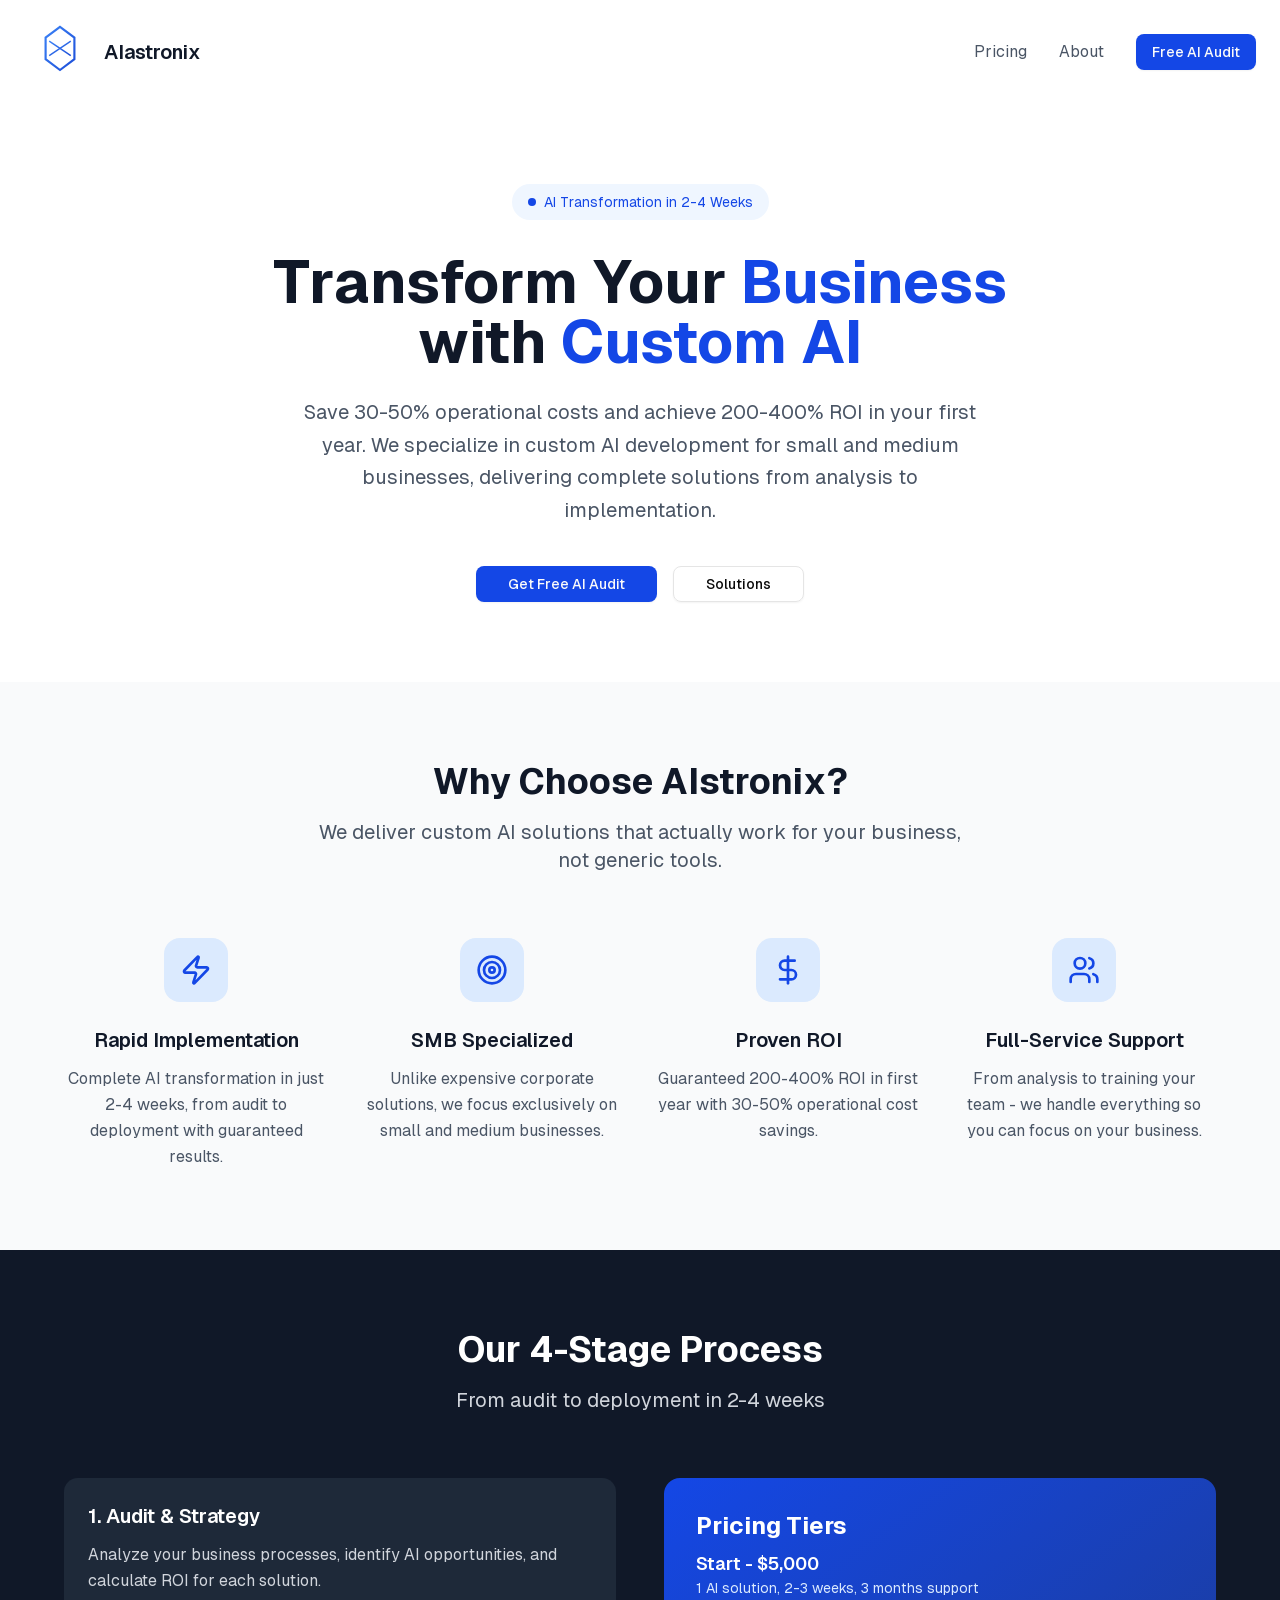
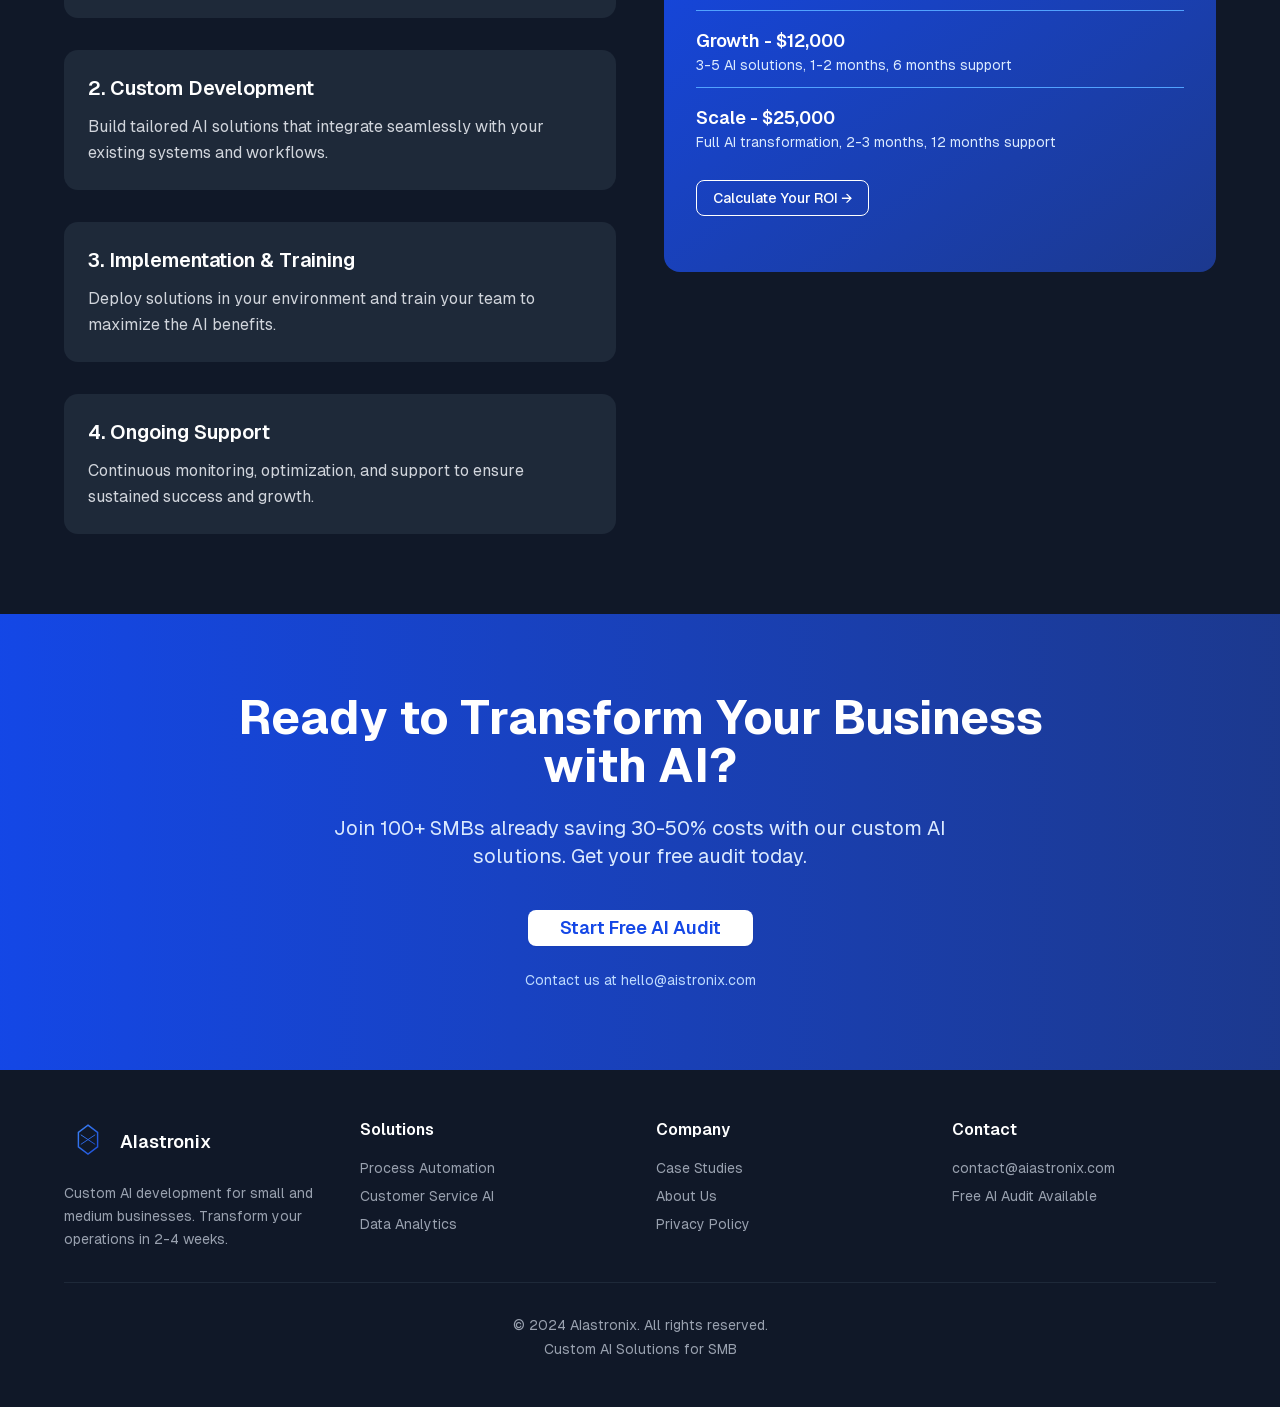
==== commit e010e1df: "Updates" ====
--- a/index.html
+++ b/index.html
@@ -4,4 +4,4 @@
   --font-sans: __variable_fb8f2c;
   --font-mono: __variable_f910ec;
 }
-        </style><script src="/_next/static/chunks/polyfills-42372ed130431b0a.js" noModule=""></script></head><body><div class="min-h-screen bg-white"><header class="w-full px-6 py-4 bg-white"><div class="max-w-7xl mx-auto flex items-center justify-between"><a class="flex items-center gap-2" href="/"><div class="w-18 h-18 text-blue-700 relative"><svg viewBox="0 0 100 100" class="w-full h-full"><defs><linearGradient id="primaryGradient" x1="0%" y1="0%" x2="100%" y2="100%"><stop offset="0%" stop-color="rgb(59, 130, 246)"></stop><stop offset="100%" stop-color="rgb(29, 78, 216)"></stop></linearGradient></defs><path d="M50 15 L70 30 L70 60 L50 75 L30 60 L30 30 Z" fill="none" stroke="url(#primaryGradient)" stroke-width="3"></path><g stroke="url(#primaryGradient)" stroke-width="2" fill="none"><line x1="35" y1="35" x2="65" y2="55"></line><line x1="65" y1="35" x2="35" y2="55"></line><line x1="50" y1="25" x2="50" y2="65"></line></g></svg></div><span class="text-xl font-semibold text-gray-900">AIastronix</span></a><nav class="hidden md:flex items-center gap-8"><button class="text-gray-600 hover:text-gray-900">Pricing</button><a class="text-gray-600 hover:text-gray-900" href="/about">About</a><button data-slot="button" class="inline-flex items-center justify-center gap-2 whitespace-nowrap rounded-md text-sm font-medium transition-all disabled:pointer-events-none disabled:opacity-50 [&amp;_svg]:pointer-events-none [&amp;_svg:not([class*=&#x27;size-&#x27;])]:size-4 shrink-0 [&amp;_svg]:shrink-0 outline-none focus-visible:border-ring focus-visible:ring-ring/50 focus-visible:ring-[3px] aria-invalid:ring-destructive/20 dark:aria-invalid:ring-destructive/40 aria-invalid:border-destructive text-primary-foreground shadow-xs h-9 px-4 py-2 has-[&gt;svg]:px-3 bg-blue-700 hover:bg-blue-800">Free AI Audit</button></nav></div></header><section class="px-6 py-20 bg-white"><div class="max-w-4xl mx-auto text-center"><div class="inline-flex items-center gap-2 bg-blue-50 text-blue-700 px-4 py-2 rounded-full text-sm mb-8"><span class="w-2 h-2 bg-blue-700 rounded-full"></span>AI Transformation in 2-4 Weeks</div><h1 class="text-5xl md:text-6xl font-bold text-gray-900 mb-6">Transform Your <span class="text-blue-700">Business</span><br/>with <span class="text-blue-700">Custom AI</span></h1><p class="text-xl text-gray-600 mb-10 max-w-2xl mx-auto leading-relaxed">Save 30-50% operational costs and achieve 200-400% ROI in your first year. We specialize in custom AI development for small and medium businesses, delivering complete solutions from analysis to implementation.</p><div class="flex flex-col sm:flex-row gap-4 justify-center"><button data-slot="button" class="inline-flex items-center justify-center gap-2 whitespace-nowrap rounded-md text-sm font-medium transition-all disabled:pointer-events-none disabled:opacity-50 [&amp;_svg]:pointer-events-none [&amp;_svg:not([class*=&#x27;size-&#x27;])]:size-4 shrink-0 [&amp;_svg]:shrink-0 outline-none focus-visible:border-ring focus-visible:ring-ring/50 focus-visible:ring-[3px] aria-invalid:ring-destructive/20 dark:aria-invalid:ring-destructive/40 aria-invalid:border-destructive text-primary-foreground shadow-xs h-9 has-[&gt;svg]:px-3 bg-blue-700 hover:bg-blue-800 px-8 py-3">Get Free AI Audit</button><a data-slot="button" class="inline-flex items-center justify-center gap-2 whitespace-nowrap rounded-md text-sm font-medium transition-all disabled:pointer-events-none disabled:opacity-50 [&amp;_svg]:pointer-events-none [&amp;_svg:not([class*=&#x27;size-&#x27;])]:size-4 shrink-0 [&amp;_svg]:shrink-0 outline-none focus-visible:border-ring focus-visible:ring-ring/50 focus-visible:ring-[3px] aria-invalid:ring-destructive/20 dark:aria-invalid:ring-destructive/40 aria-invalid:border-destructive border shadow-xs hover:bg-accent hover:text-accent-foreground dark:bg-input/30 dark:border-input dark:hover:bg-input/50 h-9 has-[&gt;svg]:px-3 px-8 py-3 bg-transparent" href="/solutions">Solutions</a></div></div></section><section id="pricing-section" class="px-6 py-20 bg-gray-50"><div class="max-w-6xl mx-auto"><div class="text-center mb-16"><h2 class="text-4xl font-bold text-gray-900 mb-4">Why Choose AIstronix?</h2><p class="text-xl text-gray-600 max-w-2xl mx-auto">We deliver custom AI solutions that actually work for your business, not generic tools.</p></div><div class="grid md:grid-cols-2 lg:grid-cols-4 gap-8"><div class="text-center"><div class="w-16 h-16 bg-blue-100 rounded-2xl flex items-center justify-center mx-auto mb-6"><svg xmlns="http://www.w3.org/2000/svg" width="24" height="24" viewBox="0 0 24 24" fill="none" stroke="currentColor" stroke-width="2" stroke-linecap="round" stroke-linejoin="round" class="lucide lucide-zap w-8 h-8 text-blue-700"><path d="M4 14a1 1 0 0 1-.78-1.63l9.9-10.2a.5.5 0 0 1 .86.46l-1.92 6.02A1 1 0 0 0 13 10h7a1 1 0 0 1 .78 1.63l-9.9 10.2a.5.5 0 0 1-.86-.46l1.92-6.02A1 1 0 0 0 11 14z"></path></svg></div><h3 class="text-xl font-semibold text-gray-900 mb-3">Rapid Implementation</h3><p class="text-gray-600 leading-relaxed">Complete AI transformation in just 2-4 weeks, from audit to deployment with guaranteed results.</p></div><div class="text-center"><div class="w-16 h-16 bg-blue-100 rounded-2xl flex items-center justify-center mx-auto mb-6"><svg xmlns="http://www.w3.org/2000/svg" width="24" height="24" viewBox="0 0 24 24" fill="none" stroke="currentColor" stroke-width="2" stroke-linecap="round" stroke-linejoin="round" class="lucide lucide-target w-8 h-8 text-blue-700"><circle cx="12" cy="12" r="10"></circle><circle cx="12" cy="12" r="6"></circle><circle cx="12" cy="12" r="2"></circle></svg></div><h3 class="text-xl font-semibold text-gray-900 mb-3">SMB Specialized</h3><p class="text-gray-600 leading-relaxed">Unlike expensive corporate solutions, we focus exclusively on small and medium businesses.</p></div><div class="text-center"><div class="w-16 h-16 bg-blue-100 rounded-2xl flex items-center justify-center mx-auto mb-6"><svg xmlns="http://www.w3.org/2000/svg" width="24" height="24" viewBox="0 0 24 24" fill="none" stroke="currentColor" stroke-width="2" stroke-linecap="round" stroke-linejoin="round" class="lucide lucide-dollar-sign w-8 h-8 text-blue-700"><line x1="12" x2="12" y1="2" y2="22"></line><path d="M17 5H9.5a3.5 3.5 0 0 0 0 7h5a3.5 3.5 0 0 1 0 7H6"></path></svg></div><h3 class="text-xl font-semibold text-gray-900 mb-3">Proven ROI</h3><p class="text-gray-600 leading-relaxed">Guaranteed 200-400% ROI in first year with 30-50% operational cost savings.</p></div><div class="text-center"><div class="w-16 h-16 bg-blue-100 rounded-2xl flex items-center justify-center mx-auto mb-6"><svg xmlns="http://www.w3.org/2000/svg" width="24" height="24" viewBox="0 0 24 24" fill="none" stroke="currentColor" stroke-width="2" stroke-linecap="round" stroke-linejoin="round" class="lucide lucide-users w-8 h-8 text-blue-700"><path d="M16 21v-2a4 4 0 0 0-4-4H6a4 4 0 0 0-4 4v2"></path><circle cx="9" cy="7" r="4"></circle><path d="M22 21v-2a4 4 0 0 0-3-3.87"></path><path d="M16 3.13a4 4 0 0 1 0 7.75"></path></svg></div><h3 class="text-xl font-semibold text-gray-900 mb-3">Full-Service Support</h3><p class="text-gray-600 leading-relaxed">From analysis to training your team - we handle everything so you can focus on your business.</p></div></div></div></section><section id="process-section" class="px-6 py-20 bg-gray-900 text-white"><div class="max-w-6xl mx-auto"><div class="text-center mb-16"><h2 class="text-4xl font-bold mb-4">Our 4-Stage Process</h2><p class="text-xl text-gray-300">From audit to deployment in 2-4 weeks</p></div><div class="grid lg:grid-cols-2 gap-12 items-start"><div class="space-y-8"><div class="bg-gray-800 p-6 rounded-xl"><h3 class="text-xl font-semibold mb-3">1. Audit &amp; Strategy</h3><p class="text-gray-300 leading-relaxed">Analyze your business processes, identify AI opportunities, and calculate ROI for each solution.</p></div><div class="bg-gray-800 p-6 rounded-xl"><h3 class="text-xl font-semibold mb-3">2. Custom Development</h3><p class="text-gray-300 leading-relaxed">Build tailored AI solutions that integrate seamlessly with your existing systems and workflows.</p></div><div class="bg-gray-800 p-6 rounded-xl"><h3 class="text-xl font-semibold mb-3">3. Implementation &amp; Training</h3><p class="text-gray-300 leading-relaxed">Deploy solutions in your environment and train your team to maximize the AI benefits.</p></div><div class="bg-gray-800 p-6 rounded-xl"><h3 class="text-xl font-semibold mb-3">4. Ongoing Support</h3><p class="text-gray-300 leading-relaxed">Continuous monitoring, optimization, and support to ensure sustained success and growth.</p></div></div><div class="bg-gradient-to-br from-blue-700 to-blue-900 p-8 rounded-2xl"><div class="mb-6"><h3 class="text-2xl font-bold mb-2">Pricing Tiers</h3><div class="space-y-4"><div class="border-b border-blue-400 pb-3"><h4 class="text-lg font-semibold">Start - $5,000</h4><p class="text-blue-100 text-sm">1 AI solution, 2-3 weeks, 3 months support</p></div><div class="border-b border-blue-400 pb-3"><h4 class="text-lg font-semibold">Growth - $12,000</h4><p class="text-blue-100 text-sm">3-5 AI solutions, 1-2 months, 6 months support</p></div><div class="pb-3"><h4 class="text-lg font-semibold">Scale - $25,000</h4><p class="text-blue-100 text-sm">Full AI transformation, 2-3 months, 12 months support</p></div></div><button data-slot="button" class="inline-flex items-center justify-center gap-2 whitespace-nowrap rounded-md text-sm font-medium transition-all disabled:pointer-events-none disabled:opacity-50 [&amp;_svg]:pointer-events-none [&amp;_svg:not([class*=&#x27;size-&#x27;])]:size-4 shrink-0 [&amp;_svg]:shrink-0 outline-none focus-visible:border-ring focus-visible:ring-ring/50 focus-visible:ring-[3px] aria-invalid:ring-destructive/20 dark:aria-invalid:ring-destructive/40 aria-invalid:border-destructive border shadow-xs dark:bg-input/30 dark:border-input dark:hover:bg-input/50 h-9 px-4 py-2 has-[&gt;svg]:px-3 text-white border-white hover:bg-white hover:text-blue-700 mt-4 bg-transparent">Calculate Your ROI →</button></div></div></div></div></section><section class="px-6 py-20 bg-gradient-to-r from-blue-700 to-blue-900 text-white"><div class="max-w-4xl mx-auto text-center"><h2 class="text-4xl md:text-5xl font-bold mb-6">Ready to Transform Your Business with AI?</h2><p class="text-xl text-blue-100 mb-10 max-w-2xl mx-auto">Join 100+ SMBs already saving 30-50% costs with our custom AI solutions. Get your free audit today.</p><button data-slot="button" class="inline-flex items-center justify-center gap-2 whitespace-nowrap rounded-md transition-all disabled:pointer-events-none disabled:opacity-50 [&amp;_svg]:pointer-events-none [&amp;_svg:not([class*=&#x27;size-&#x27;])]:size-4 shrink-0 [&amp;_svg]:shrink-0 outline-none focus-visible:border-ring focus-visible:ring-ring/50 focus-visible:ring-[3px] aria-invalid:ring-destructive/20 dark:aria-invalid:ring-destructive/40 aria-invalid:border-destructive shadow-xs h-9 has-[&gt;svg]:px-3 bg-white text-blue-700 hover:bg-gray-100 px-8 py-3 text-lg font-semibold">Start Free AI Audit</button><p class="text-blue-200 text-sm mt-6">Contact us at hello@aistronix.com</p></div></section><footer class="px-6 py-12 bg-gray-900 text-white"><div class="max-w-6xl mx-auto"><div class="grid md:grid-cols-4 gap-8 mb-8"><div><div class="flex items-center gap-2 mb-4"><div class="w-12 h-12 text-blue-600 relative"><svg viewBox="0 0 100 100" class="w-full h-full"><defs><linearGradient id="primaryGradient" x1="0%" y1="0%" x2="100%" y2="100%"><stop offset="0%" stop-color="rgb(59, 130, 246)"></stop><stop offset="100%" stop-color="rgb(29, 78, 216)"></stop></linearGradient></defs><path d="M50 15 L70 30 L70 60 L50 75 L30 60 L30 30 Z" fill="none" stroke="url(#primaryGradient)" stroke-width="3"></path><g stroke="url(#primaryGradient)" stroke-width="2" fill="none"><line x1="35" y1="35" x2="65" y2="55"></line><line x1="65" y1="35" x2="35" y2="55"></line><line x1="50" y1="25" x2="50" y2="65"></line></g></svg></div><span class="text-lg font-semibold">AIstronix</span></div><p class="text-gray-400 text-sm leading-relaxed">Custom AI development for small and medium businesses. Transform your operations in 2-4 weeks.</p></div><div><h4 class="font-semibold mb-4">Solutions</h4><ul class="space-y-2 text-sm text-gray-400"><li><a href="#" class="hover:text-white">Process Automation</a></li><li><a href="#" class="hover:text-white">Customer Service AI</a></li><li><a href="#" class="hover:text-white">Data Analytics</a></li></ul></div><div><h4 class="font-semibold mb-4">Company</h4><ul class="space-y-2 text-sm text-gray-400"><li><a href="#" class="hover:text-white">Case Studies</a></li><li><a href="#" class="hover:text-white">About Us</a></li><li><a href="#" class="hover:text-white">Privacy Policy</a></li></ul></div><div><h4 class="font-semibold mb-4">Contact</h4><p class="text-sm text-gray-400">contact@aiastronix.com</p><p class="text-sm text-gray-400 mt-2">Free AI Audit Available</p></div></div><div class="border-t border-gray-800 pt-8 text-center text-sm text-gray-400"><p>© 2024 AIastronix. All rights reserved.</p><p class="mt-1">Custom AI Solutions for SMB</p></div></div></footer></div><script src="/_next/static/chunks/webpack-5a1207493ac5f4df.js" async=""></script><script>(self.__next_f=self.__next_f||[]).push([0])</script><script>self.__next_f.push([1,"1:\"$Sreact.fragment\"\n2:I[7555,[],\"\"]\n3:I[1295,[],\"\"]\n4:I[6094,[\"535\",\"static/chunks/535-415239fc8aa7d71e.js\",\"974\",\"static/chunks/app/page-b8929ca04fcc1c7e.js\"],\"Header\"]\n5:I[1369,[\"535\",\"static/chunks/535-415239fc8aa7d71e.js\",\"974\",\"static/chunks/app/page-b8929ca04fcc1c7e.js\"],\"HeroSection\"]\n6:I[1029,[\"535\",\"static/chunks/535-415239fc8aa7d71e.js\",\"974\",\"static/chunks/app/page-b8929ca04fcc1c7e.js\"],\"CoreBeliefsSection\"]\n7:I[3857,[\"535\",\"static/chunks/535-415239fc8aa7d71e.js\",\"974\",\"static/chunks/app/page-b8929ca04fcc1c7e.js\"],\"CTASection\"]\n8:I[9665,[],\"OutletBoundary\"]\nb:I[9665,[],\"ViewportBoundary\"]\nd:I[9665,[],\"MetadataBoundary\"]\nf:I[6614,[],\"\"]\n:HL[\"/_next/static/css/627ab0abee4155ca.css\",\"style\"]\n"])</script><script>self.__next_f.push([1,"0:{\"P\":null,\"b\":\"qXrswI-YHOL61qCIp0MpQ\",\"p\":\"\",\"c\":[\"\",\"\"],\"i\":false,\"f\":[[[\"\",{\"children\":[\"__PAGE__\",{}]},\"$undefined\",\"$undefined\",true],[\"\",[\"$\",\"$1\",\"c\",{\"children\":[[[\"$\",\"link\",\"0\",{\"rel\":\"stylesheet\",\"href\":\"/_next/static/css/627ab0abee4155ca.css\",\"precedence\":\"next\",\"crossOrigin\":\"$undefined\",\"nonce\":\"$undefined\"}]],[\"$\",\"html\",null,{\"lang\":\"en\",\"children\":[[\"$\",\"head\",null,{\"children\":[\"$\",\"style\",null,{\"children\":\"\\nhtml {\\n  font-family: 'GeistSans', 'GeistSans Fallback';\\n  --font-sans: __variable_fb8f2c;\\n  --font-mono: __variable_f910ec;\\n}\\n        \"}]}],[\"$\",\"body\",null,{\"children\":[\"$\",\"$L2\",null,{\"parallelRouterKey\":\"children\",\"error\":\"$undefined\",\"errorStyles\":\"$undefined\",\"errorScripts\":\"$undefined\",\"template\":[\"$\",\"$L3\",null,{}],\"templateStyles\":\"$undefined\",\"templateScripts\":\"$undefined\",\"notFound\":[[[\"$\",\"title\",null,{\"children\":\"404: This page could not be found.\"}],[\"$\",\"div\",null,{\"style\":{\"fontFamily\":\"system-ui,\\\"Segoe UI\\\",Roboto,Helvetica,Arial,sans-serif,\\\"Apple Color Emoji\\\",\\\"Segoe UI Emoji\\\"\",\"height\":\"100vh\",\"textAlign\":\"center\",\"display\":\"flex\",\"flexDirection\":\"column\",\"alignItems\":\"center\",\"justifyContent\":\"center\"},\"children\":[\"$\",\"div\",null,{\"children\":[[\"$\",\"style\",null,{\"dangerouslySetInnerHTML\":{\"__html\":\"body{color:#000;background:#fff;margin:0}.next-error-h1{border-right:1px solid rgba(0,0,0,.3)}@media (prefers-color-scheme:dark){body{color:#fff;background:#000}.next-error-h1{border-right:1px solid rgba(255,255,255,.3)}}\"}}],[\"$\",\"h1\",null,{\"className\":\"next-error-h1\",\"style\":{\"display\":\"inline-block\",\"margin\":\"0 20px 0 0\",\"padding\":\"0 23px 0 0\",\"fontSize\":24,\"fontWeight\":500,\"verticalAlign\":\"top\",\"lineHeight\":\"49px\"},\"children\":404}],[\"$\",\"div\",null,{\"style\":{\"display\":\"inline-block\"},\"children\":[\"$\",\"h2\",null,{\"style\":{\"fontSize\":14,\"fontWeight\":400,\"lineHeight\":\"49px\",\"margin\":0},\"children\":\"This page could not be found.\"}]}]]}]}]],[]],\"forbidden\":\"$undefined\",\"unauthorized\":\"$undefined\"}]}]]}]]}],{\"children\":[\"__PAGE__\",[\"$\",\"$1\",\"c\",{\"children\":[[\"$\",\"div\",null,{\"className\":\"min-h-screen bg-white\",\"children\":[[\"$\",\"$L4\",null,{}],[\"$\",\"$L5\",null,{}],[\"$\",\"section\",null,{\"id\":\"pricing-section\",\"className\":\"px-6 py-20 bg-gray-50\",\"children\":[\"$\",\"div\",null,{\"className\":\"max-w-6xl mx-auto\",\"children\":[[\"$\",\"div\",null,{\"className\":\"text-center mb-16\",\"children\":[[\"$\",\"h2\",null,{\"className\":\"text-4xl font-bold text-gray-900 mb-4\",\"children\":\"Why Choose AIstronix?\"}],[\"$\",\"p\",null,{\"className\":\"text-xl text-gray-600 max-w-2xl mx-auto\",\"children\":\"We deliver custom AI solutions that actually work for your business, not generic tools.\"}]]}],[\"$\",\"div\",null,{\"className\":\"grid md:grid-cols-2 lg:grid-cols-4 gap-8\",\"children\":[[\"$\",\"div\",\"0\",{\"className\":\"text-center\",\"children\":[[\"$\",\"div\",null,{\"className\":\"w-16 h-16 bg-blue-100 rounded-2xl flex items-center justify-center mx-auto mb-6\",\"children\":[\"$\",\"svg\",null,{\"ref\":\"$undefined\",\"xmlns\":\"http://www.w3.org/2000/svg\",\"width\":24,\"height\":24,\"viewBox\":\"0 0 24 24\",\"fill\":\"none\",\"stroke\":\"currentColor\",\"strokeWidth\":2,\"strokeLinecap\":\"round\",\"strokeLinejoin\":\"round\",\"className\":\"lucide lucide-zap w-8 h-8 text-blue-700\",\"children\":[[\"$\",\"path\",\"1xq2db\",{\"d\":\"M4 14a1 1 0 0 1-.78-1.63l9.9-10.2a.5.5 0 0 1 .86.46l-1.92 6.02A1 1 0 0 0 13 10h7a1 1 0 0 1 .78 1.63l-9.9 10.2a.5.5 0 0 1-.86-.46l1.92-6.02A1 1 0 0 0 11 14z\"}],\"$undefined\"]}]}],[\"$\",\"h3\",null,{\"className\":\"text-xl font-semibold text-gray-900 mb-3\",\"children\":\"Rapid Implementation\"}],[\"$\",\"p\",null,{\"className\":\"text-gray-600 leading-relaxed\",\"children\":\"Complete AI transformation in just 2-4 weeks, from audit to deployment with guaranteed results.\"}]]}],[\"$\",\"div\",\"1\",{\"className\":\"text-center\",\"children\":[[\"$\",\"div\",null,{\"className\":\"w-16 h-16 bg-blue-100 rounded-2xl flex items-center justify-center mx-auto mb-6\",\"children\":[\"$\",\"svg\",null,{\"ref\":\"$undefined\",\"xmlns\":\"http://www.w3.org/2000/svg\",\"width\":24,\"height\":24,\"viewBox\":\"0 0 24 24\",\"fill\":\"none\",\"stroke\":\"currentColor\",\"strokeWidth\":2,\"strokeLinecap\":\"round\",\"strokeLinejoin\":\"round\",\"className\":\"lucide lucide-target w-8 h-8 text-blue-700\",\"children\":[[\"$\",\"circle\",\"1mglay\",{\"cx\":\"12\",\"cy\":\"12\",\"r\":\"10\"}],[\"$\",\"circle\",\"1vlfrh\",{\"cx\":\"12\",\"cy\":\"12\",\"r\":\"6\"}],[\"$\",\"circle\",\"1c9p78\",{\"cx\":\"12\",\"cy\":\"12\",\"r\":\"2\"}],\"$undefined\"]}]}],[\"$\",\"h3\",null,{\"className\":\"text-xl font-semibold text-gray-900 mb-3\",\"children\":\"SMB Specialized\"}],[\"$\",\"p\",null,{\"className\":\"text-gray-600 leading-relaxed\",\"children\":\"Unlike expensive corporate solutions, we focus exclusively on small and medium businesses.\"}]]}],[\"$\",\"div\",\"2\",{\"className\":\"text-center\",\"children\":[[\"$\",\"div\",null,{\"className\":\"w-16 h-16 bg-blue-100 rounded-2xl flex items-center justify-center mx-auto mb-6\",\"children\":[\"$\",\"svg\",null,{\"ref\":\"$undefined\",\"xmlns\":\"http://www.w3.org/2000/svg\",\"width\":24,\"height\":24,\"viewBox\":\"0 0 24 24\",\"fill\":\"none\",\"stroke\":\"currentColor\",\"strokeWidth\":2,\"strokeLinecap\":\"round\",\"strokeLinejoin\":\"round\",\"className\":\"lucide lucide-dollar-sign w-8 h-8 text-blue-700\",\"children\":[[\"$\",\"line\",\"7eqyqh\",{\"x1\":\"12\",\"x2\":\"12\",\"y1\":\"2\",\"y2\":\"22\"}],[\"$\",\"path\",\"1b0p4s\",{\"d\":\"M17 5H9.5a3.5 3.5 0 0 0 0 7h5a3.5 3.5 0 0 1 0 7H6\"}],\"$undefined\"]}]}],[\"$\",\"h3\",null,{\"className\":\"text-xl font-semibold text-gray-900 mb-3\",\"children\":\"Proven ROI\"}],[\"$\",\"p\",null,{\"className\":\"text-gray-600 leading-relaxed\",\"children\":\"Guaranteed 200-400% ROI in first year with 30-50% operational cost savings.\"}]]}],[\"$\",\"div\",\"3\",{\"className\":\"text-center\",\"children\":[[\"$\",\"div\",null,{\"className\":\"w-16 h-16 bg-blue-100 rounded-2xl flex items-center justify-center mx-auto mb-6\",\"children\":[\"$\",\"svg\",null,{\"ref\":\"$undefined\",\"xmlns\":\"http://www.w3.org/2000/svg\",\"width\":24,\"height\":24,\"viewBox\":\"0 0 24 24\",\"fill\":\"none\",\"stroke\":\"currentColor\",\"strokeWidth\":2,\"strokeLinecap\":\"round\",\"strokeLinejoin\":\"round\",\"className\":\"lucide lucide-users w-8 h-8 text-blue-700\",\"children\":[[\"$\",\"path\",\"1yyitq\",{\"d\":\"M16 21v-2a4 4 0 0 0-4-4H6a4 4 0 0 0-4 4v2\"}],[\"$\",\"circle\",\"nufk8\",{\"cx\":\"9\",\"cy\":\"7\",\"r\":\"4\"}],[\"$\",\"path\",\"kshegd\",{\"d\":\"M22 21v-2a4 4 0 0 0-3-3.87\"}],[\"$\",\"path\",\"1da9ce\",{\"d\":\"M16 3.13a4 4 0 0 1 0 7.75\"}],\"$undefined\"]}]}],[\"$\",\"h3\",null,{\"className\":\"text-xl font-semibold text-gray-900 mb-3\",\"children\":\"Full-Service Support\"}],[\"$\",\"p\",null,{\"className\":\"text-gray-600 leading-relaxed\",\"children\":\"From analysis to training your team - we handle everything so you can focus on your business.\"}]]}]]}]]}]}],[\"$\",\"$L6\",null,{}],[\"$\",\"$L7\",null,{}],[\"$\",\"footer\",null,{\"className\":\"px-6 py-12 bg-gray-900 text-white\",\"children\":[\"$\",\"div\",null,{\"className\":\"max-w-6xl mx-auto\",\"children\":[[\"$\",\"div\",null,{\"className\":\"grid md:grid-cols-4 gap-8 mb-8\",\"children\":[[\"$\",\"div\",null,{\"children\":[[\"$\",\"div\",null,{\"className\":\"flex items-center gap-2 mb-4\",\"children\":[[\"$\",\"div\",null,{\"className\":\"w-12 h-12 text-blue-600 relative\",\"children\":[\"$\",\"svg\",null,{\"viewBox\":\"0 0 100 100\",\"className\":\"w-full h-full\",\"children\":[[\"$\",\"defs\",null,{\"children\":[\"$\",\"linearGradient\",null,{\"id\":\"primaryGradient\",\"x1\":\"0%\",\"y1\":\"0%\",\"x2\":\"100%\",\"y2\":\"100%\",\"children\":[[\"$\",\"stop\",null,{\"offset\":\"0%\",\"stopColor\":\"rgb(59, 130, 246)\"}],[\"$\",\"stop\",null,{\"offset\":\"100%\",\"stopColor\":\"rgb(29, 78, 216)\"}]]}]}],[\"$\",\"path\",null,{\"d\":\"M50 15 L70 30 L70 60 L50 75 L30 60 L30 30 Z\",\"fill\":\"none\",\"stroke\":\"url(#primaryGradient)\",\"strokeWidth\":\"3\"}],[\"$\",\"g\",null,{\"stroke\":\"url(#primaryGradient)\",\"strokeWidth\":\"2\",\"fill\":\"none\",\"children\":[[\"$\",\"line\",null,{\"x1\":\"35\",\"y1\":\"35\",\"x2\":\"65\",\"y2\":\"55\"}],[\"$\",\"line\",null,{\"x1\":\"65\",\"y1\":\"35\",\"x2\":\"35\",\"y2\":\"55\"}],[\"$\",\"line\",null,{\"x1\":\"50\",\"y1\":\"25\",\"x2\":\"50\",\"y2\":\"65\"}]]}]]}]}],[\"$\",\"span\",null,{\"className\":\"text-lg font-semibold\",\"children\":\"AIstronix\"}]]}],[\"$\",\"p\",null,{\"className\":\"text-gray-400 text-sm leading-relaxed\",\"children\":\"Custom AI development for small and medium businesses. Transform your operations in 2-4 weeks.\"}]]}],[\"$\",\"div\",null,{\"children\":[[\"$\",\"h4\",null,{\"className\":\"font-semibold mb-4\",\"children\":\"Solutions\"}],[\"$\",\"ul\",null,{\"className\":\"space-y-2 text-sm text-gray-400\",\"children\":[[\"$\",\"li\",null,{\"children\":[\"$\",\"a\",null,{\"href\":\"#\",\"className\":\"hover:text-white\",\"children\":\"Process Automation\"}]}],[\"$\",\"li\",null,{\"children\":[\"$\",\"a\",null,{\"href\":\"#\",\"className\":\"hover:text-white\",\"children\":\"Customer Service AI\"}]}],[\"$\",\"li\",null,{\"children\":[\"$\",\"a\",null,{\"href\":\"#\",\"className\":\"hover:text-white\",\"children\":\"Data Analytics\"}]}]]}]]}],[\"$\",\"div\",null,{\"children\":[[\"$\",\"h4\",null,{\"className\":\"font-semibold mb-4\",\"children\":\"Company\"}],[\"$\",\"ul\",null,{\"className\":\"space-y-2 text-sm text-gray-400\",\"children\":[[\"$\",\"li\",null,{\"children\":[\"$\",\"a\",null,{\"href\":\"#\",\"className\":\"hover:text-white\",\"children\":\"Case Studies\"}]}],[\"$\",\"li\",null,{\"children\":[\"$\",\"a\",null,{\"href\":\"#\",\"className\":\"hover:text-white\",\"children\":\"About Us\"}]}],[\"$\",\"li\",null,{\"children\":[\"$\",\"a\",null,{\"href\":\"#\",\"className\":\"hover:text-white\",\"children\":\"Privacy Policy\"}]}]]}]]}],[\"$\",\"div\",null,{\"children\":[[\"$\",\"h4\",null,{\"className\":\"font-semibold mb-4\",\"children\":\"Contact\"}],[\"$\",\"p\",null,{\"className\":\"text-sm text-gray-400\",\"children\":\"contact@aiastronix.com\"}],[\"$\",\"p\",null,{\"className\":\"text-sm text-gray-400 mt-2\",\"children\":\"Free AI Audit Available\"}]]}]]}],[\"$\",\"div\",null,{\"className\":\"border-t border-gray-800 pt-8 text-center text-sm text-gray-400\",\"children\":[[\"$\",\"p\",null,{\"children\":\"© 2024 AIastronix. All rights reserved.\"}],[\"$\",\"p\",null,{\"className\":\"mt-1\",\"children\":\"Custom AI Solutions for SMB\"}]]}]]}]}]]}],\"$undefined\",null,[\"$\",\"$L8\",null,{\"children\":[\"$L9\",\"$La\",null]}]]}],{},null,false]},null,false],[\"$\",\"$1\",\"h\",{\"children\":[null,[\"$\",\"$1\",\"nmOA5Ox8fEPHnyUXHnzMW\",{\"children\":[[\"$\",\"$Lb\",null,{\"children\":\"$Lc\"}],null]}],[\"$\",\"$Ld\",null,{\"children\":\"$Le\"}]]}],false]],\"m\":\"$undefined\",\"G\":[\"$f\",\"$undefined\"],\"s\":false,\"S\":true}\n"])</script><script>self.__next_f.push([1,"c:[[\"$\",\"meta\",\"0\",{\"charSet\":\"utf-8\"}],[\"$\",\"meta\",\"1\",{\"name\":\"viewport\",\"content\":\"width=device-width, initial-scale=1\"}]]\n9:null\n"])</script><script>self.__next_f.push([1,"a:null\ne:[[\"$\",\"title\",\"0\",{\"children\":\"AIstronix - Custom AI Development for SMB\"}],[\"$\",\"meta\",\"1\",{\"name\":\"description\",\"content\":\"Transform your business with custom AI solutions. 30-50% cost savings, 200-400% ROI in first year. Full AI implementation in 2-4 weeks.\"}],[\"$\",\"meta\",\"2\",{\"name\":\"generator\",\"content\":\"v0.app\"}]]\n"])</script></body></html>+        </style><script src="/_next/static/chunks/polyfills-42372ed130431b0a.js" noModule=""></script></head><body><div class="min-h-screen bg-white"><header class="w-full px-6 py-4 bg-white"><div class="max-w-7xl mx-auto flex items-center justify-between"><a class="flex items-center gap-2" href="/"><div class="w-18 h-18 text-blue-700 relative"><svg viewBox="0 0 100 100" class="w-full h-full"><defs><linearGradient id="primaryGradient" x1="0%" y1="0%" x2="100%" y2="100%"><stop offset="0%" stop-color="rgb(59, 130, 246)"></stop><stop offset="100%" stop-color="rgb(29, 78, 216)"></stop></linearGradient></defs><path d="M50 15 L70 30 L70 60 L50 75 L30 60 L30 30 Z" fill="none" stroke="url(#primaryGradient)" stroke-width="3"></path><g stroke="url(#primaryGradient)" stroke-width="2" fill="none"><line x1="35" y1="35" x2="65" y2="55"></line><line x1="65" y1="35" x2="35" y2="55"></line><line x1="50" y1="25" x2="50" y2="65"></line></g></svg></div><span class="text-xl font-semibold text-gray-900">AIastronix</span></a><nav class="hidden md:flex items-center gap-8"><button class="text-gray-600 hover:text-gray-900">Pricing</button><a class="text-gray-600 hover:text-gray-900" href="/about">About</a><button data-slot="button" class="inline-flex items-center justify-center gap-2 whitespace-nowrap rounded-md text-sm font-medium transition-all disabled:pointer-events-none disabled:opacity-50 [&amp;_svg]:pointer-events-none [&amp;_svg:not([class*=&#x27;size-&#x27;])]:size-4 shrink-0 [&amp;_svg]:shrink-0 outline-none focus-visible:border-ring focus-visible:ring-ring/50 focus-visible:ring-[3px] aria-invalid:ring-destructive/20 dark:aria-invalid:ring-destructive/40 aria-invalid:border-destructive text-primary-foreground shadow-xs h-9 px-4 py-2 has-[&gt;svg]:px-3 bg-blue-700 hover:bg-blue-800">Free AI Audit</button></nav></div></header><section class="px-6 py-20 bg-white"><div class="max-w-4xl mx-auto text-center"><div class="inline-flex items-center gap-2 bg-blue-50 text-blue-700 px-4 py-2 rounded-full text-sm mb-8"><span class="w-2 h-2 bg-blue-700 rounded-full"></span>AI Transformation in 2-4 Weeks</div><h1 class="text-5xl md:text-6xl font-bold text-gray-900 mb-6">Transform Your <span class="text-blue-700">Business</span><br/>with <span class="text-blue-700">Custom AI</span></h1><p class="text-xl text-gray-600 mb-10 max-w-2xl mx-auto leading-relaxed">Save 30-50% operational costs and achieve 200-400% ROI in your first year. We specialize in custom AI development for small and medium businesses, delivering complete solutions from analysis to implementation.</p><div class="flex flex-col sm:flex-row gap-4 justify-center"><button data-slot="button" class="inline-flex items-center justify-center gap-2 whitespace-nowrap rounded-md text-sm font-medium transition-all disabled:pointer-events-none disabled:opacity-50 [&amp;_svg]:pointer-events-none [&amp;_svg:not([class*=&#x27;size-&#x27;])]:size-4 shrink-0 [&amp;_svg]:shrink-0 outline-none focus-visible:border-ring focus-visible:ring-ring/50 focus-visible:ring-[3px] aria-invalid:ring-destructive/20 dark:aria-invalid:ring-destructive/40 aria-invalid:border-destructive text-primary-foreground shadow-xs h-9 has-[&gt;svg]:px-3 bg-blue-700 hover:bg-blue-800 px-8 py-3">Get Free AI Audit</button><a data-slot="button" class="inline-flex items-center justify-center gap-2 whitespace-nowrap rounded-md text-sm font-medium transition-all disabled:pointer-events-none disabled:opacity-50 [&amp;_svg]:pointer-events-none [&amp;_svg:not([class*=&#x27;size-&#x27;])]:size-4 shrink-0 [&amp;_svg]:shrink-0 outline-none focus-visible:border-ring focus-visible:ring-ring/50 focus-visible:ring-[3px] aria-invalid:ring-destructive/20 dark:aria-invalid:ring-destructive/40 aria-invalid:border-destructive border shadow-xs hover:bg-accent hover:text-accent-foreground dark:bg-input/30 dark:border-input dark:hover:bg-input/50 h-9 has-[&gt;svg]:px-3 px-8 py-3 bg-transparent" href="/solutions">Solutions</a></div></div></section><section id="pricing-section" class="px-6 py-20 bg-gray-50"><div class="max-w-6xl mx-auto"><div class="text-center mb-16"><h2 class="text-4xl font-bold text-gray-900 mb-4">Why Choose AIstronix?</h2><p class="text-xl text-gray-600 max-w-2xl mx-auto">We deliver custom AI solutions that actually work for your business, not generic tools.</p></div><div class="grid md:grid-cols-2 lg:grid-cols-4 gap-8"><div class="text-center"><div class="w-16 h-16 bg-blue-100 rounded-2xl flex items-center justify-center mx-auto mb-6"><svg xmlns="http://www.w3.org/2000/svg" width="24" height="24" viewBox="0 0 24 24" fill="none" stroke="currentColor" stroke-width="2" stroke-linecap="round" stroke-linejoin="round" class="lucide lucide-zap w-8 h-8 text-blue-700"><path d="M4 14a1 1 0 0 1-.78-1.63l9.9-10.2a.5.5 0 0 1 .86.46l-1.92 6.02A1 1 0 0 0 13 10h7a1 1 0 0 1 .78 1.63l-9.9 10.2a.5.5 0 0 1-.86-.46l1.92-6.02A1 1 0 0 0 11 14z"></path></svg></div><h3 class="text-xl font-semibold text-gray-900 mb-3">Rapid Implementation</h3><p class="text-gray-600 leading-relaxed">Complete AI transformation in just 2-4 weeks, from audit to deployment with guaranteed results.</p></div><div class="text-center"><div class="w-16 h-16 bg-blue-100 rounded-2xl flex items-center justify-center mx-auto mb-6"><svg xmlns="http://www.w3.org/2000/svg" width="24" height="24" viewBox="0 0 24 24" fill="none" stroke="currentColor" stroke-width="2" stroke-linecap="round" stroke-linejoin="round" class="lucide lucide-target w-8 h-8 text-blue-700"><circle cx="12" cy="12" r="10"></circle><circle cx="12" cy="12" r="6"></circle><circle cx="12" cy="12" r="2"></circle></svg></div><h3 class="text-xl font-semibold text-gray-900 mb-3">SMB Specialized</h3><p class="text-gray-600 leading-relaxed">Unlike expensive corporate solutions, we focus exclusively on small and medium businesses.</p></div><div class="text-center"><div class="w-16 h-16 bg-blue-100 rounded-2xl flex items-center justify-center mx-auto mb-6"><svg xmlns="http://www.w3.org/2000/svg" width="24" height="24" viewBox="0 0 24 24" fill="none" stroke="currentColor" stroke-width="2" stroke-linecap="round" stroke-linejoin="round" class="lucide lucide-dollar-sign w-8 h-8 text-blue-700"><line x1="12" x2="12" y1="2" y2="22"></line><path d="M17 5H9.5a3.5 3.5 0 0 0 0 7h5a3.5 3.5 0 0 1 0 7H6"></path></svg></div><h3 class="text-xl font-semibold text-gray-900 mb-3">Proven ROI</h3><p class="text-gray-600 leading-relaxed">Guaranteed 200-400% ROI in first year with 30-50% operational cost savings.</p></div><div class="text-center"><div class="w-16 h-16 bg-blue-100 rounded-2xl flex items-center justify-center mx-auto mb-6"><svg xmlns="http://www.w3.org/2000/svg" width="24" height="24" viewBox="0 0 24 24" fill="none" stroke="currentColor" stroke-width="2" stroke-linecap="round" stroke-linejoin="round" class="lucide lucide-users w-8 h-8 text-blue-700"><path d="M16 21v-2a4 4 0 0 0-4-4H6a4 4 0 0 0-4 4v2"></path><circle cx="9" cy="7" r="4"></circle><path d="M22 21v-2a4 4 0 0 0-3-3.87"></path><path d="M16 3.13a4 4 0 0 1 0 7.75"></path></svg></div><h3 class="text-xl font-semibold text-gray-900 mb-3">Full-Service Support</h3><p class="text-gray-600 leading-relaxed">From analysis to training your team - we handle everything so you can focus on your business.</p></div></div></div></section><section id="process-section" class="px-6 py-20 bg-gray-900 text-white"><div class="max-w-6xl mx-auto"><div class="text-center mb-16"><h2 class="text-4xl font-bold mb-4">Our 4-Stage Process</h2><p class="text-xl text-gray-300">From audit to deployment in 2-4 weeks</p></div><div class="grid lg:grid-cols-2 gap-12 items-start"><div class="space-y-8"><div class="bg-gray-800 p-6 rounded-xl"><h3 class="text-xl font-semibold mb-3">1. Audit &amp; Strategy</h3><p class="text-gray-300 leading-relaxed">Analyze your business processes, identify AI opportunities, and calculate ROI for each solution.</p></div><div class="bg-gray-800 p-6 rounded-xl"><h3 class="text-xl font-semibold mb-3">2. Custom Development</h3><p class="text-gray-300 leading-relaxed">Build tailored AI solutions that integrate seamlessly with your existing systems and workflows.</p></div><div class="bg-gray-800 p-6 rounded-xl"><h3 class="text-xl font-semibold mb-3">3. Implementation &amp; Training</h3><p class="text-gray-300 leading-relaxed">Deploy solutions in your environment and train your team to maximize the AI benefits.</p></div><div class="bg-gray-800 p-6 rounded-xl"><h3 class="text-xl font-semibold mb-3">4. Ongoing Support</h3><p class="text-gray-300 leading-relaxed">Continuous monitoring, optimization, and support to ensure sustained success and growth.</p></div></div><div class="bg-gradient-to-br from-blue-700 to-blue-900 p-8 rounded-2xl"><div class="mb-6"><h3 class="text-2xl font-bold mb-2">Pricing Tiers</h3><div class="space-y-4"><div class="border-b border-blue-400 pb-3"><h4 class="text-lg font-semibold">Start - $5,000</h4><p class="text-blue-100 text-sm">1 AI solution, 2-3 weeks, 3 months support</p></div><div class="border-b border-blue-400 pb-3"><h4 class="text-lg font-semibold">Growth - $12,000</h4><p class="text-blue-100 text-sm">3-5 AI solutions, 1-2 months, 6 months support</p></div><div class="pb-3"><h4 class="text-lg font-semibold">Scale - $25,000</h4><p class="text-blue-100 text-sm">Full AI transformation, 2-3 months, 12 months support</p></div></div><button data-slot="button" class="inline-flex items-center justify-center gap-2 whitespace-nowrap rounded-md text-sm font-medium transition-all disabled:pointer-events-none disabled:opacity-50 [&amp;_svg]:pointer-events-none [&amp;_svg:not([class*=&#x27;size-&#x27;])]:size-4 shrink-0 [&amp;_svg]:shrink-0 outline-none focus-visible:border-ring focus-visible:ring-ring/50 focus-visible:ring-[3px] aria-invalid:ring-destructive/20 dark:aria-invalid:ring-destructive/40 aria-invalid:border-destructive border shadow-xs dark:bg-input/30 dark:border-input dark:hover:bg-input/50 h-9 px-4 py-2 has-[&gt;svg]:px-3 text-white border-white hover:bg-white hover:text-blue-700 mt-4 bg-transparent">Calculate Your ROI →</button></div></div></div></div></section><section class="px-6 py-20 bg-gradient-to-r from-blue-700 to-blue-900 text-white"><div class="max-w-4xl mx-auto text-center"><h2 class="text-4xl md:text-5xl font-bold mb-6">Ready to Transform Your Business with AI?</h2><p class="text-xl text-blue-100 mb-10 max-w-2xl mx-auto">Join 100+ SMBs already saving 30-50% costs with our custom AI solutions. Get your free audit today.</p><button data-slot="button" class="inline-flex items-center justify-center gap-2 whitespace-nowrap rounded-md transition-all disabled:pointer-events-none disabled:opacity-50 [&amp;_svg]:pointer-events-none [&amp;_svg:not([class*=&#x27;size-&#x27;])]:size-4 shrink-0 [&amp;_svg]:shrink-0 outline-none focus-visible:border-ring focus-visible:ring-ring/50 focus-visible:ring-[3px] aria-invalid:ring-destructive/20 dark:aria-invalid:ring-destructive/40 aria-invalid:border-destructive shadow-xs h-9 has-[&gt;svg]:px-3 bg-white text-blue-700 hover:bg-gray-100 px-8 py-3 text-lg font-semibold">Start Free AI Audit</button><p class="text-blue-200 text-sm mt-6">Contact us at hello@aistronix.com</p></div></section><footer class="px-6 py-12 bg-gray-900 text-white"><div class="max-w-6xl mx-auto"><div class="grid md:grid-cols-4 gap-8 mb-8"><div><div class="flex items-center gap-2 mb-4"><div class="w-12 h-12 text-blue-600 relative"><svg viewBox="0 0 100 100" class="w-full h-full"><defs><linearGradient id="primaryGradient" x1="0%" y1="0%" x2="100%" y2="100%"><stop offset="0%" stop-color="rgb(59, 130, 246)"></stop><stop offset="100%" stop-color="rgb(29, 78, 216)"></stop></linearGradient></defs><path d="M50 15 L70 30 L70 60 L50 75 L30 60 L30 30 Z" fill="none" stroke="url(#primaryGradient)" stroke-width="3"></path><g stroke="url(#primaryGradient)" stroke-width="2" fill="none"><line x1="35" y1="35" x2="65" y2="55"></line><line x1="65" y1="35" x2="35" y2="55"></line><line x1="50" y1="25" x2="50" y2="65"></line></g></svg></div><span class="text-lg font-semibold">AIastronix</span></div><p class="text-gray-400 text-sm leading-relaxed">Custom AI development for small and medium businesses. Transform your operations in 2-4 weeks.</p></div><div><h4 class="font-semibold mb-4">Solutions</h4><ul class="space-y-2 text-sm text-gray-400"><li><a href="#" class="hover:text-white">Process Automation</a></li><li><a href="#" class="hover:text-white">Customer Service AI</a></li><li><a href="#" class="hover:text-white">Data Analytics</a></li></ul></div><div><h4 class="font-semibold mb-4">Company</h4><ul class="space-y-2 text-sm text-gray-400"><li><a href="#" class="hover:text-white">Case Studies</a></li><li><a href="#" class="hover:text-white">About Us</a></li><li><a href="#" class="hover:text-white">Privacy Policy</a></li></ul></div><div><h4 class="font-semibold mb-4">Contact</h4><p class="text-sm text-gray-400">contact@aiastronix.com</p><p class="text-sm text-gray-400 mt-2">Free AI Audit Available</p></div></div><div class="border-t border-gray-800 pt-8 text-center text-sm text-gray-400"><p>© 2024 AIastronix. All rights reserved.</p><p class="mt-1">Custom AI Solutions for SMB</p></div></div></footer></div><script src="/_next/static/chunks/webpack-5a1207493ac5f4df.js" async=""></script><script>(self.__next_f=self.__next_f||[]).push([0])</script><script>self.__next_f.push([1,"1:\"$Sreact.fragment\"\n2:I[7555,[],\"\"]\n3:I[1295,[],\"\"]\n4:I[6094,[\"535\",\"static/chunks/535-415239fc8aa7d71e.js\",\"974\",\"static/chunks/app/page-b8929ca04fcc1c7e.js\"],\"Header\"]\n5:I[1369,[\"535\",\"static/chunks/535-415239fc8aa7d71e.js\",\"974\",\"static/chunks/app/page-b8929ca04fcc1c7e.js\"],\"HeroSection\"]\n6:I[1029,[\"535\",\"static/chunks/535-415239fc8aa7d71e.js\",\"974\",\"static/chunks/app/page-b8929ca04fcc1c7e.js\"],\"CoreBeliefsSection\"]\n7:I[3857,[\"535\",\"static/chunks/535-415239fc8aa7d71e.js\",\"974\",\"static/chunks/app/page-b8929ca04fcc1c7e.js\"],\"CTASection\"]\n8:I[9665,[],\"OutletBoundary\"]\nb:I[9665,[],\"ViewportBoundary\"]\nd:I[9665,[],\"MetadataBoundary\"]\nf:I[6614,[],\"\"]\n:HL[\"/_next/static/css/627ab0abee4155ca.css\",\"style\"]\n"])</script><script>self.__next_f.push([1,"0:{\"P\":null,\"b\":\"YsBvEVOjDnFO_fR_5eEGw\",\"p\":\"\",\"c\":[\"\",\"\"],\"i\":false,\"f\":[[[\"\",{\"children\":[\"__PAGE__\",{}]},\"$undefined\",\"$undefined\",true],[\"\",[\"$\",\"$1\",\"c\",{\"children\":[[[\"$\",\"link\",\"0\",{\"rel\":\"stylesheet\",\"href\":\"/_next/static/css/627ab0abee4155ca.css\",\"precedence\":\"next\",\"crossOrigin\":\"$undefined\",\"nonce\":\"$undefined\"}]],[\"$\",\"html\",null,{\"lang\":\"en\",\"children\":[[\"$\",\"head\",null,{\"children\":[\"$\",\"style\",null,{\"children\":\"\\nhtml {\\n  font-family: 'GeistSans', 'GeistSans Fallback';\\n  --font-sans: __variable_fb8f2c;\\n  --font-mono: __variable_f910ec;\\n}\\n        \"}]}],[\"$\",\"body\",null,{\"children\":[\"$\",\"$L2\",null,{\"parallelRouterKey\":\"children\",\"error\":\"$undefined\",\"errorStyles\":\"$undefined\",\"errorScripts\":\"$undefined\",\"template\":[\"$\",\"$L3\",null,{}],\"templateStyles\":\"$undefined\",\"templateScripts\":\"$undefined\",\"notFound\":[[[\"$\",\"title\",null,{\"children\":\"404: This page could not be found.\"}],[\"$\",\"div\",null,{\"style\":{\"fontFamily\":\"system-ui,\\\"Segoe UI\\\",Roboto,Helvetica,Arial,sans-serif,\\\"Apple Color Emoji\\\",\\\"Segoe UI Emoji\\\"\",\"height\":\"100vh\",\"textAlign\":\"center\",\"display\":\"flex\",\"flexDirection\":\"column\",\"alignItems\":\"center\",\"justifyContent\":\"center\"},\"children\":[\"$\",\"div\",null,{\"children\":[[\"$\",\"style\",null,{\"dangerouslySetInnerHTML\":{\"__html\":\"body{color:#000;background:#fff;margin:0}.next-error-h1{border-right:1px solid rgba(0,0,0,.3)}@media (prefers-color-scheme:dark){body{color:#fff;background:#000}.next-error-h1{border-right:1px solid rgba(255,255,255,.3)}}\"}}],[\"$\",\"h1\",null,{\"className\":\"next-error-h1\",\"style\":{\"display\":\"inline-block\",\"margin\":\"0 20px 0 0\",\"padding\":\"0 23px 0 0\",\"fontSize\":24,\"fontWeight\":500,\"verticalAlign\":\"top\",\"lineHeight\":\"49px\"},\"children\":404}],[\"$\",\"div\",null,{\"style\":{\"display\":\"inline-block\"},\"children\":[\"$\",\"h2\",null,{\"style\":{\"fontSize\":14,\"fontWeight\":400,\"lineHeight\":\"49px\",\"margin\":0},\"children\":\"This page could not be found.\"}]}]]}]}]],[]],\"forbidden\":\"$undefined\",\"unauthorized\":\"$undefined\"}]}]]}]]}],{\"children\":[\"__PAGE__\",[\"$\",\"$1\",\"c\",{\"children\":[[\"$\",\"div\",null,{\"className\":\"min-h-screen bg-white\",\"children\":[[\"$\",\"$L4\",null,{}],[\"$\",\"$L5\",null,{}],[\"$\",\"section\",null,{\"id\":\"pricing-section\",\"className\":\"px-6 py-20 bg-gray-50\",\"children\":[\"$\",\"div\",null,{\"className\":\"max-w-6xl mx-auto\",\"children\":[[\"$\",\"div\",null,{\"className\":\"text-center mb-16\",\"children\":[[\"$\",\"h2\",null,{\"className\":\"text-4xl font-bold text-gray-900 mb-4\",\"children\":\"Why Choose AIstronix?\"}],[\"$\",\"p\",null,{\"className\":\"text-xl text-gray-600 max-w-2xl mx-auto\",\"children\":\"We deliver custom AI solutions that actually work for your business, not generic tools.\"}]]}],[\"$\",\"div\",null,{\"className\":\"grid md:grid-cols-2 lg:grid-cols-4 gap-8\",\"children\":[[\"$\",\"div\",\"0\",{\"className\":\"text-center\",\"children\":[[\"$\",\"div\",null,{\"className\":\"w-16 h-16 bg-blue-100 rounded-2xl flex items-center justify-center mx-auto mb-6\",\"children\":[\"$\",\"svg\",null,{\"ref\":\"$undefined\",\"xmlns\":\"http://www.w3.org/2000/svg\",\"width\":24,\"height\":24,\"viewBox\":\"0 0 24 24\",\"fill\":\"none\",\"stroke\":\"currentColor\",\"strokeWidth\":2,\"strokeLinecap\":\"round\",\"strokeLinejoin\":\"round\",\"className\":\"lucide lucide-zap w-8 h-8 text-blue-700\",\"children\":[[\"$\",\"path\",\"1xq2db\",{\"d\":\"M4 14a1 1 0 0 1-.78-1.63l9.9-10.2a.5.5 0 0 1 .86.46l-1.92 6.02A1 1 0 0 0 13 10h7a1 1 0 0 1 .78 1.63l-9.9 10.2a.5.5 0 0 1-.86-.46l1.92-6.02A1 1 0 0 0 11 14z\"}],\"$undefined\"]}]}],[\"$\",\"h3\",null,{\"className\":\"text-xl font-semibold text-gray-900 mb-3\",\"children\":\"Rapid Implementation\"}],[\"$\",\"p\",null,{\"className\":\"text-gray-600 leading-relaxed\",\"children\":\"Complete AI transformation in just 2-4 weeks, from audit to deployment with guaranteed results.\"}]]}],[\"$\",\"div\",\"1\",{\"className\":\"text-center\",\"children\":[[\"$\",\"div\",null,{\"className\":\"w-16 h-16 bg-blue-100 rounded-2xl flex items-center justify-center mx-auto mb-6\",\"children\":[\"$\",\"svg\",null,{\"ref\":\"$undefined\",\"xmlns\":\"http://www.w3.org/2000/svg\",\"width\":24,\"height\":24,\"viewBox\":\"0 0 24 24\",\"fill\":\"none\",\"stroke\":\"currentColor\",\"strokeWidth\":2,\"strokeLinecap\":\"round\",\"strokeLinejoin\":\"round\",\"className\":\"lucide lucide-target w-8 h-8 text-blue-700\",\"children\":[[\"$\",\"circle\",\"1mglay\",{\"cx\":\"12\",\"cy\":\"12\",\"r\":\"10\"}],[\"$\",\"circle\",\"1vlfrh\",{\"cx\":\"12\",\"cy\":\"12\",\"r\":\"6\"}],[\"$\",\"circle\",\"1c9p78\",{\"cx\":\"12\",\"cy\":\"12\",\"r\":\"2\"}],\"$undefined\"]}]}],[\"$\",\"h3\",null,{\"className\":\"text-xl font-semibold text-gray-900 mb-3\",\"children\":\"SMB Specialized\"}],[\"$\",\"p\",null,{\"className\":\"text-gray-600 leading-relaxed\",\"children\":\"Unlike expensive corporate solutions, we focus exclusively on small and medium businesses.\"}]]}],[\"$\",\"div\",\"2\",{\"className\":\"text-center\",\"children\":[[\"$\",\"div\",null,{\"className\":\"w-16 h-16 bg-blue-100 rounded-2xl flex items-center justify-center mx-auto mb-6\",\"children\":[\"$\",\"svg\",null,{\"ref\":\"$undefined\",\"xmlns\":\"http://www.w3.org/2000/svg\",\"width\":24,\"height\":24,\"viewBox\":\"0 0 24 24\",\"fill\":\"none\",\"stroke\":\"currentColor\",\"strokeWidth\":2,\"strokeLinecap\":\"round\",\"strokeLinejoin\":\"round\",\"className\":\"lucide lucide-dollar-sign w-8 h-8 text-blue-700\",\"children\":[[\"$\",\"line\",\"7eqyqh\",{\"x1\":\"12\",\"x2\":\"12\",\"y1\":\"2\",\"y2\":\"22\"}],[\"$\",\"path\",\"1b0p4s\",{\"d\":\"M17 5H9.5a3.5 3.5 0 0 0 0 7h5a3.5 3.5 0 0 1 0 7H6\"}],\"$undefined\"]}]}],[\"$\",\"h3\",null,{\"className\":\"text-xl font-semibold text-gray-900 mb-3\",\"children\":\"Proven ROI\"}],[\"$\",\"p\",null,{\"className\":\"text-gray-600 leading-relaxed\",\"children\":\"Guaranteed 200-400% ROI in first year with 30-50% operational cost savings.\"}]]}],[\"$\",\"div\",\"3\",{\"className\":\"text-center\",\"children\":[[\"$\",\"div\",null,{\"className\":\"w-16 h-16 bg-blue-100 rounded-2xl flex items-center justify-center mx-auto mb-6\",\"children\":[\"$\",\"svg\",null,{\"ref\":\"$undefined\",\"xmlns\":\"http://www.w3.org/2000/svg\",\"width\":24,\"height\":24,\"viewBox\":\"0 0 24 24\",\"fill\":\"none\",\"stroke\":\"currentColor\",\"strokeWidth\":2,\"strokeLinecap\":\"round\",\"strokeLinejoin\":\"round\",\"className\":\"lucide lucide-users w-8 h-8 text-blue-700\",\"children\":[[\"$\",\"path\",\"1yyitq\",{\"d\":\"M16 21v-2a4 4 0 0 0-4-4H6a4 4 0 0 0-4 4v2\"}],[\"$\",\"circle\",\"nufk8\",{\"cx\":\"9\",\"cy\":\"7\",\"r\":\"4\"}],[\"$\",\"path\",\"kshegd\",{\"d\":\"M22 21v-2a4 4 0 0 0-3-3.87\"}],[\"$\",\"path\",\"1da9ce\",{\"d\":\"M16 3.13a4 4 0 0 1 0 7.75\"}],\"$undefined\"]}]}],[\"$\",\"h3\",null,{\"className\":\"text-xl font-semibold text-gray-900 mb-3\",\"children\":\"Full-Service Support\"}],[\"$\",\"p\",null,{\"className\":\"text-gray-600 leading-relaxed\",\"children\":\"From analysis to training your team - we handle everything so you can focus on your business.\"}]]}]]}]]}]}],[\"$\",\"$L6\",null,{}],[\"$\",\"$L7\",null,{}],[\"$\",\"footer\",null,{\"className\":\"px-6 py-12 bg-gray-900 text-white\",\"children\":[\"$\",\"div\",null,{\"className\":\"max-w-6xl mx-auto\",\"children\":[[\"$\",\"div\",null,{\"className\":\"grid md:grid-cols-4 gap-8 mb-8\",\"children\":[[\"$\",\"div\",null,{\"children\":[[\"$\",\"div\",null,{\"className\":\"flex items-center gap-2 mb-4\",\"children\":[[\"$\",\"div\",null,{\"className\":\"w-12 h-12 text-blue-600 relative\",\"children\":[\"$\",\"svg\",null,{\"viewBox\":\"0 0 100 100\",\"className\":\"w-full h-full\",\"children\":[[\"$\",\"defs\",null,{\"children\":[\"$\",\"linearGradient\",null,{\"id\":\"primaryGradient\",\"x1\":\"0%\",\"y1\":\"0%\",\"x2\":\"100%\",\"y2\":\"100%\",\"children\":[[\"$\",\"stop\",null,{\"offset\":\"0%\",\"stopColor\":\"rgb(59, 130, 246)\"}],[\"$\",\"stop\",null,{\"offset\":\"100%\",\"stopColor\":\"rgb(29, 78, 216)\"}]]}]}],[\"$\",\"path\",null,{\"d\":\"M50 15 L70 30 L70 60 L50 75 L30 60 L30 30 Z\",\"fill\":\"none\",\"stroke\":\"url(#primaryGradient)\",\"strokeWidth\":\"3\"}],[\"$\",\"g\",null,{\"stroke\":\"url(#primaryGradient)\",\"strokeWidth\":\"2\",\"fill\":\"none\",\"children\":[[\"$\",\"line\",null,{\"x1\":\"35\",\"y1\":\"35\",\"x2\":\"65\",\"y2\":\"55\"}],[\"$\",\"line\",null,{\"x1\":\"65\",\"y1\":\"35\",\"x2\":\"35\",\"y2\":\"55\"}],[\"$\",\"line\",null,{\"x1\":\"50\",\"y1\":\"25\",\"x2\":\"50\",\"y2\":\"65\"}]]}]]}]}],[\"$\",\"span\",null,{\"className\":\"text-lg font-semibold\",\"children\":\"AIastronix\"}]]}],[\"$\",\"p\",null,{\"className\":\"text-gray-400 text-sm leading-relaxed\",\"children\":\"Custom AI development for small and medium businesses. Transform your operations in 2-4 weeks.\"}]]}],[\"$\",\"div\",null,{\"children\":[[\"$\",\"h4\",null,{\"className\":\"font-semibold mb-4\",\"children\":\"Solutions\"}],[\"$\",\"ul\",null,{\"className\":\"space-y-2 text-sm text-gray-400\",\"children\":[[\"$\",\"li\",null,{\"children\":[\"$\",\"a\",null,{\"href\":\"#\",\"className\":\"hover:text-white\",\"children\":\"Process Automation\"}]}],[\"$\",\"li\",null,{\"children\":[\"$\",\"a\",null,{\"href\":\"#\",\"className\":\"hover:text-white\",\"children\":\"Customer Service AI\"}]}],[\"$\",\"li\",null,{\"children\":[\"$\",\"a\",null,{\"href\":\"#\",\"className\":\"hover:text-white\",\"children\":\"Data Analytics\"}]}]]}]]}],[\"$\",\"div\",null,{\"children\":[[\"$\",\"h4\",null,{\"className\":\"font-semibold mb-4\",\"children\":\"Company\"}],[\"$\",\"ul\",null,{\"className\":\"space-y-2 text-sm text-gray-400\",\"children\":[[\"$\",\"li\",null,{\"children\":[\"$\",\"a\",null,{\"href\":\"#\",\"className\":\"hover:text-white\",\"children\":\"Case Studies\"}]}],[\"$\",\"li\",null,{\"children\":[\"$\",\"a\",null,{\"href\":\"#\",\"className\":\"hover:text-white\",\"children\":\"About Us\"}]}],[\"$\",\"li\",null,{\"children\":[\"$\",\"a\",null,{\"href\":\"#\",\"className\":\"hover:text-white\",\"children\":\"Privacy Policy\"}]}]]}]]}],[\"$\",\"div\",null,{\"children\":[[\"$\",\"h4\",null,{\"className\":\"font-semibold mb-4\",\"children\":\"Contact\"}],[\"$\",\"p\",null,{\"className\":\"text-sm text-gray-400\",\"children\":\"contact@aiastronix.com\"}],[\"$\",\"p\",null,{\"className\":\"text-sm text-gray-400 mt-2\",\"children\":\"Free AI Audit Available\"}]]}]]}],[\"$\",\"div\",null,{\"className\":\"border-t border-gray-800 pt-8 text-center text-sm text-gray-400\",\"children\":[[\"$\",\"p\",null,{\"children\":\"© 2024 AIastronix. All rights reserved.\"}],[\"$\",\"p\",null,{\"className\":\"mt-1\",\"children\":\"Custom AI Solutions for SMB\"}]]}]]}]}]]}],\"$undefined\",null,[\"$\",\"$L8\",null,{\"children\":[\"$L9\",\"$La\",null]}]]}],{},null,false]},null,false],[\"$\",\"$1\",\"h\",{\"children\":[null,[\"$\",\"$1\",\"WUU3nAjCZU8CGu6d-B2xJ\",{\"children\":[[\"$\",\"$Lb\",null,{\"children\":\"$Lc\"}],null]}],[\"$\",\"$Ld\",null,{\"children\":\"$Le\"}]]}],false]],\"m\":\"$undefined\",\"G\":[\"$f\",\"$undefined\"],\"s\":false,\"S\":true}\n"])</script><script>self.__next_f.push([1,"c:[[\"$\",\"meta\",\"0\",{\"charSet\":\"utf-8\"}],[\"$\",\"meta\",\"1\",{\"name\":\"viewport\",\"content\":\"width=device-width, initial-scale=1\"}]]\n9:null\n"])</script><script>self.__next_f.push([1,"a:null\ne:[[\"$\",\"title\",\"0\",{\"children\":\"AIstronix - Custom AI Development for SMB\"}],[\"$\",\"meta\",\"1\",{\"name\":\"description\",\"content\":\"Transform your business with custom AI solutions. 30-50% cost savings, 200-400% ROI in first year. Full AI implementation in 2-4 weeks.\"}],[\"$\",\"meta\",\"2\",{\"name\":\"generator\",\"content\":\"v0.app\"}]]\n"])</script></body></html>
